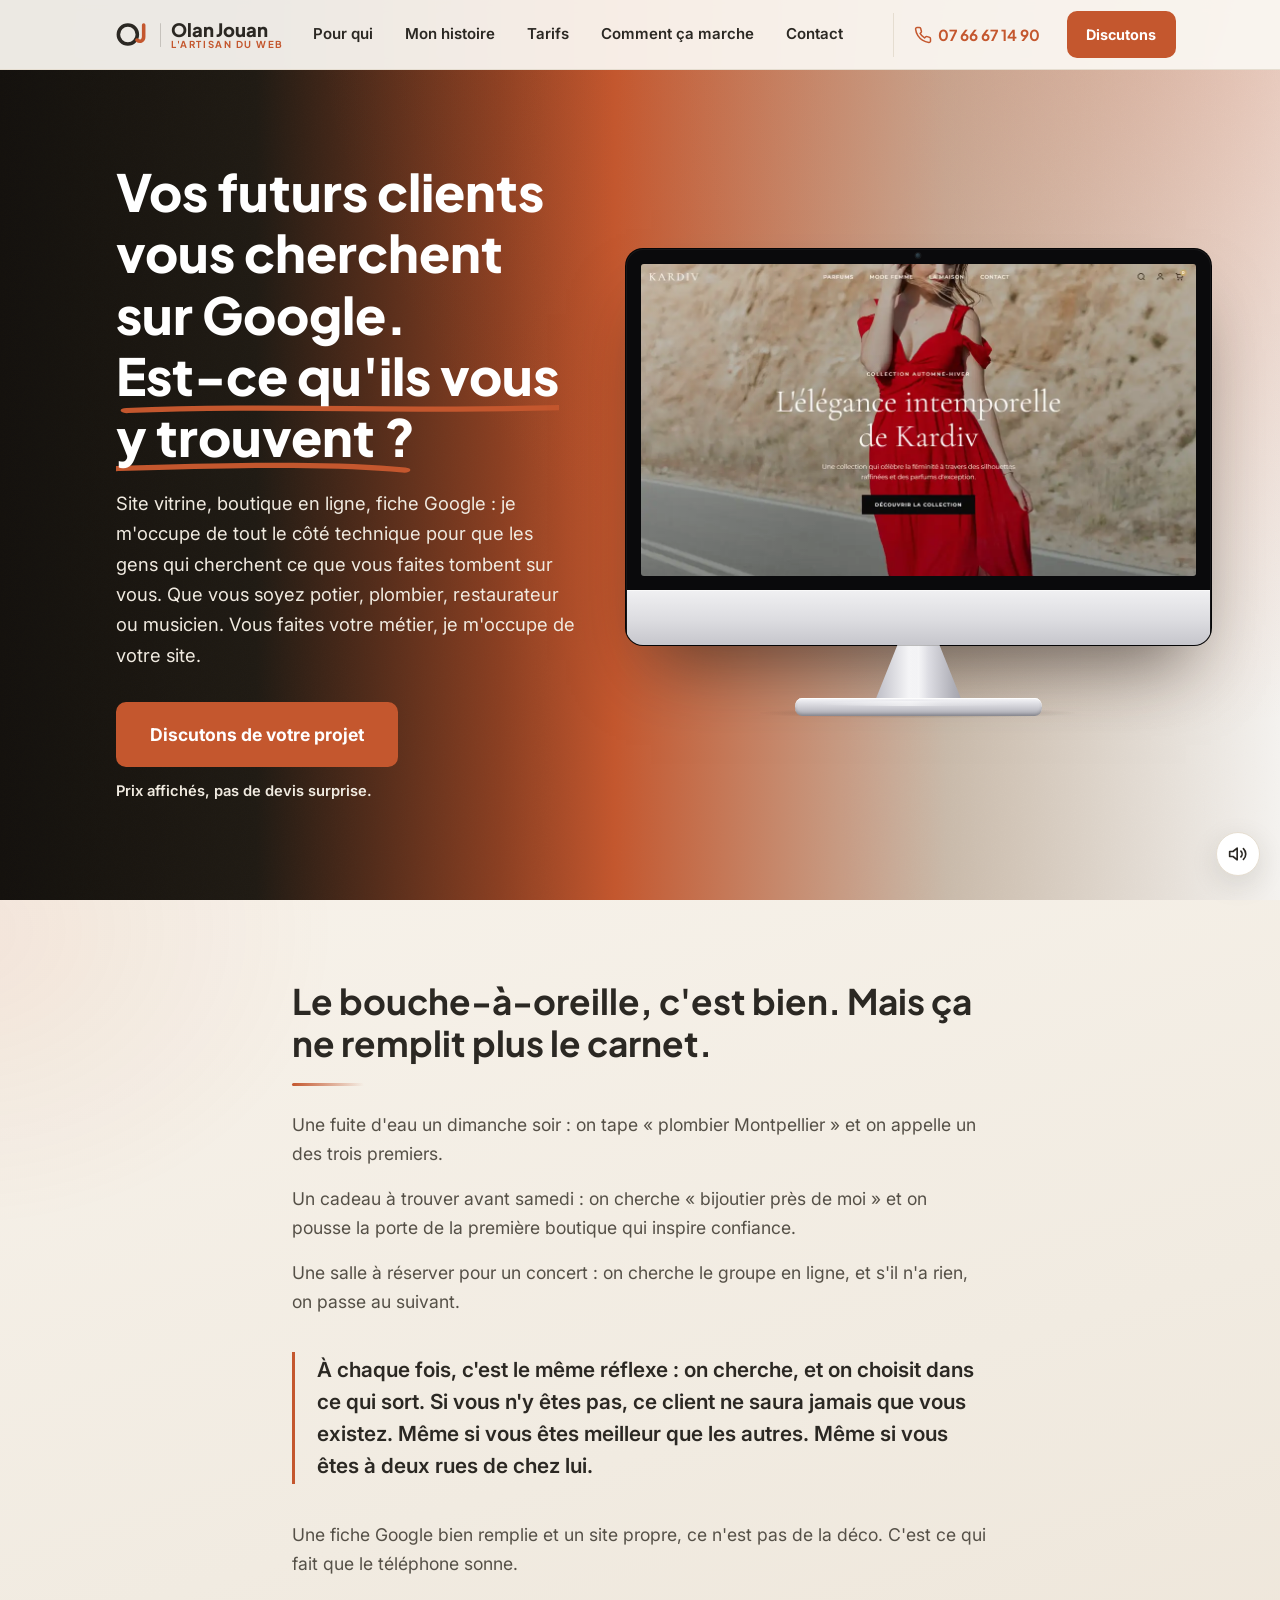
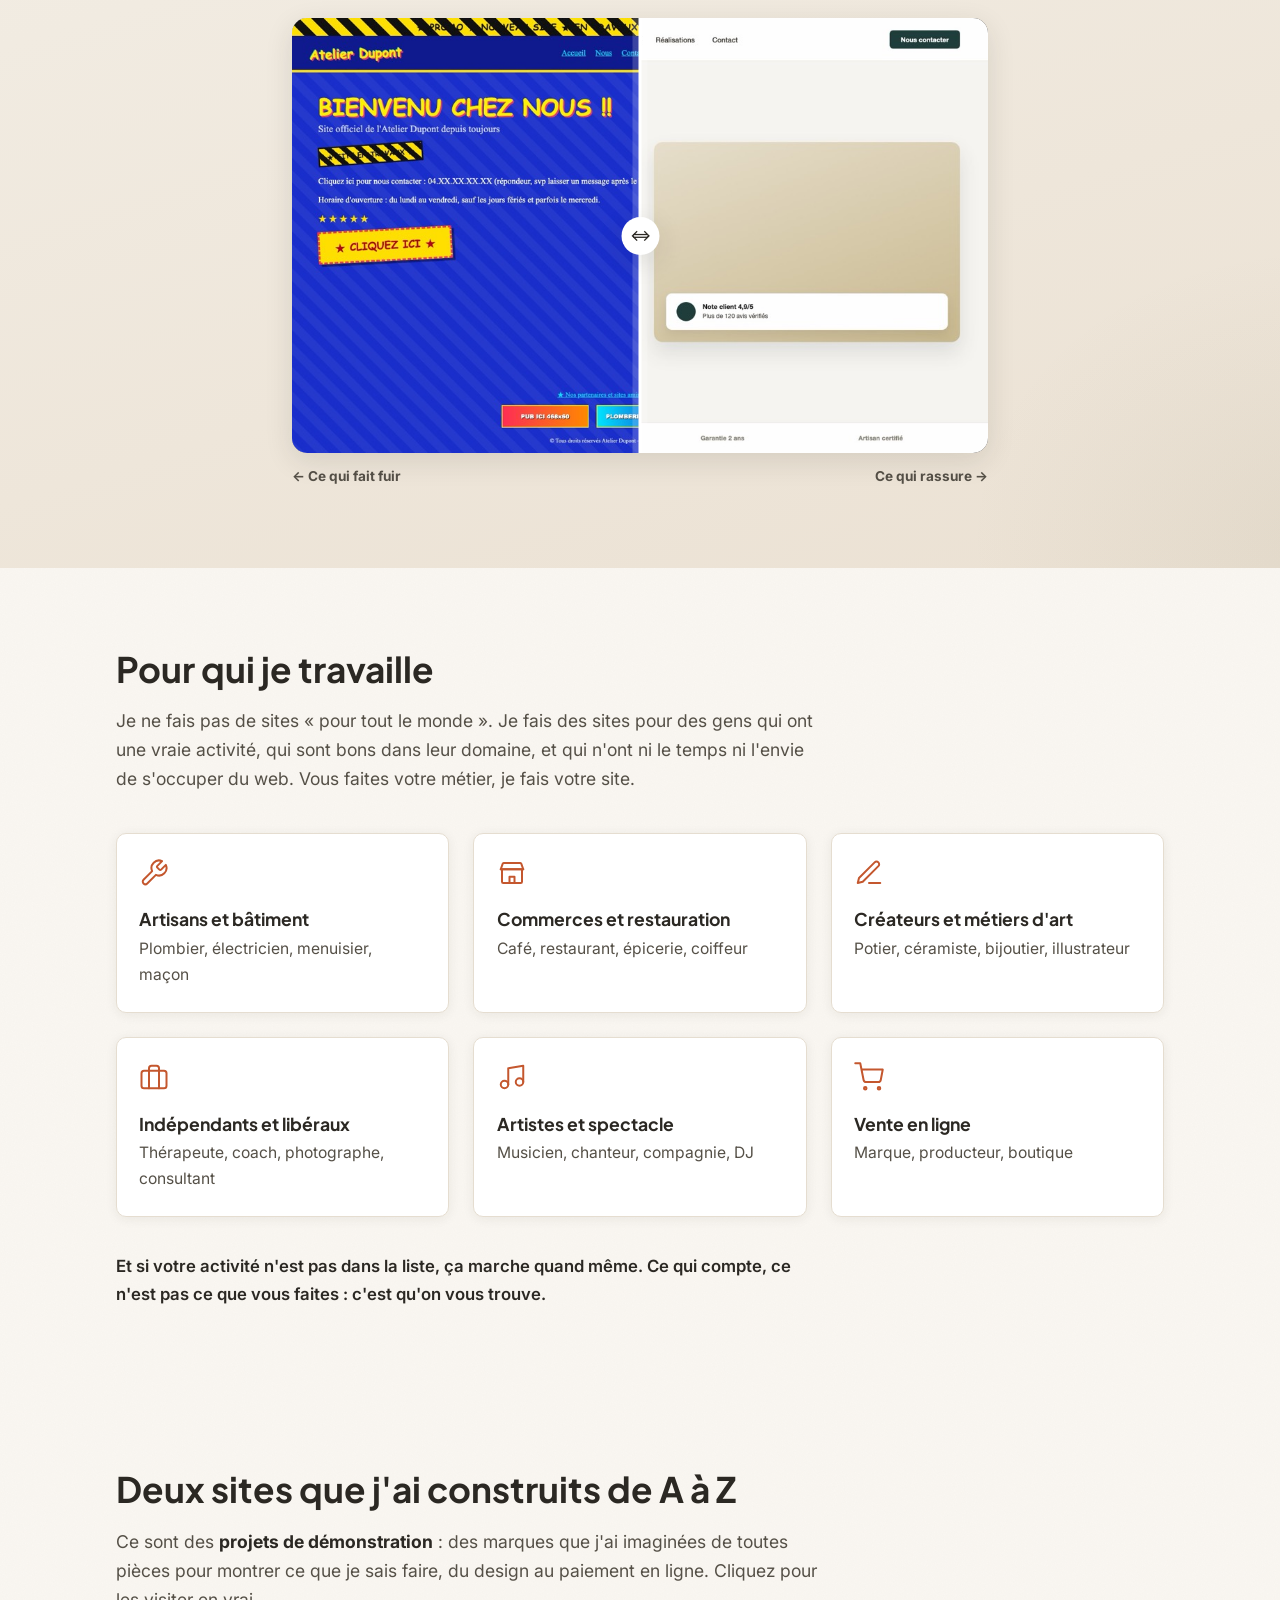
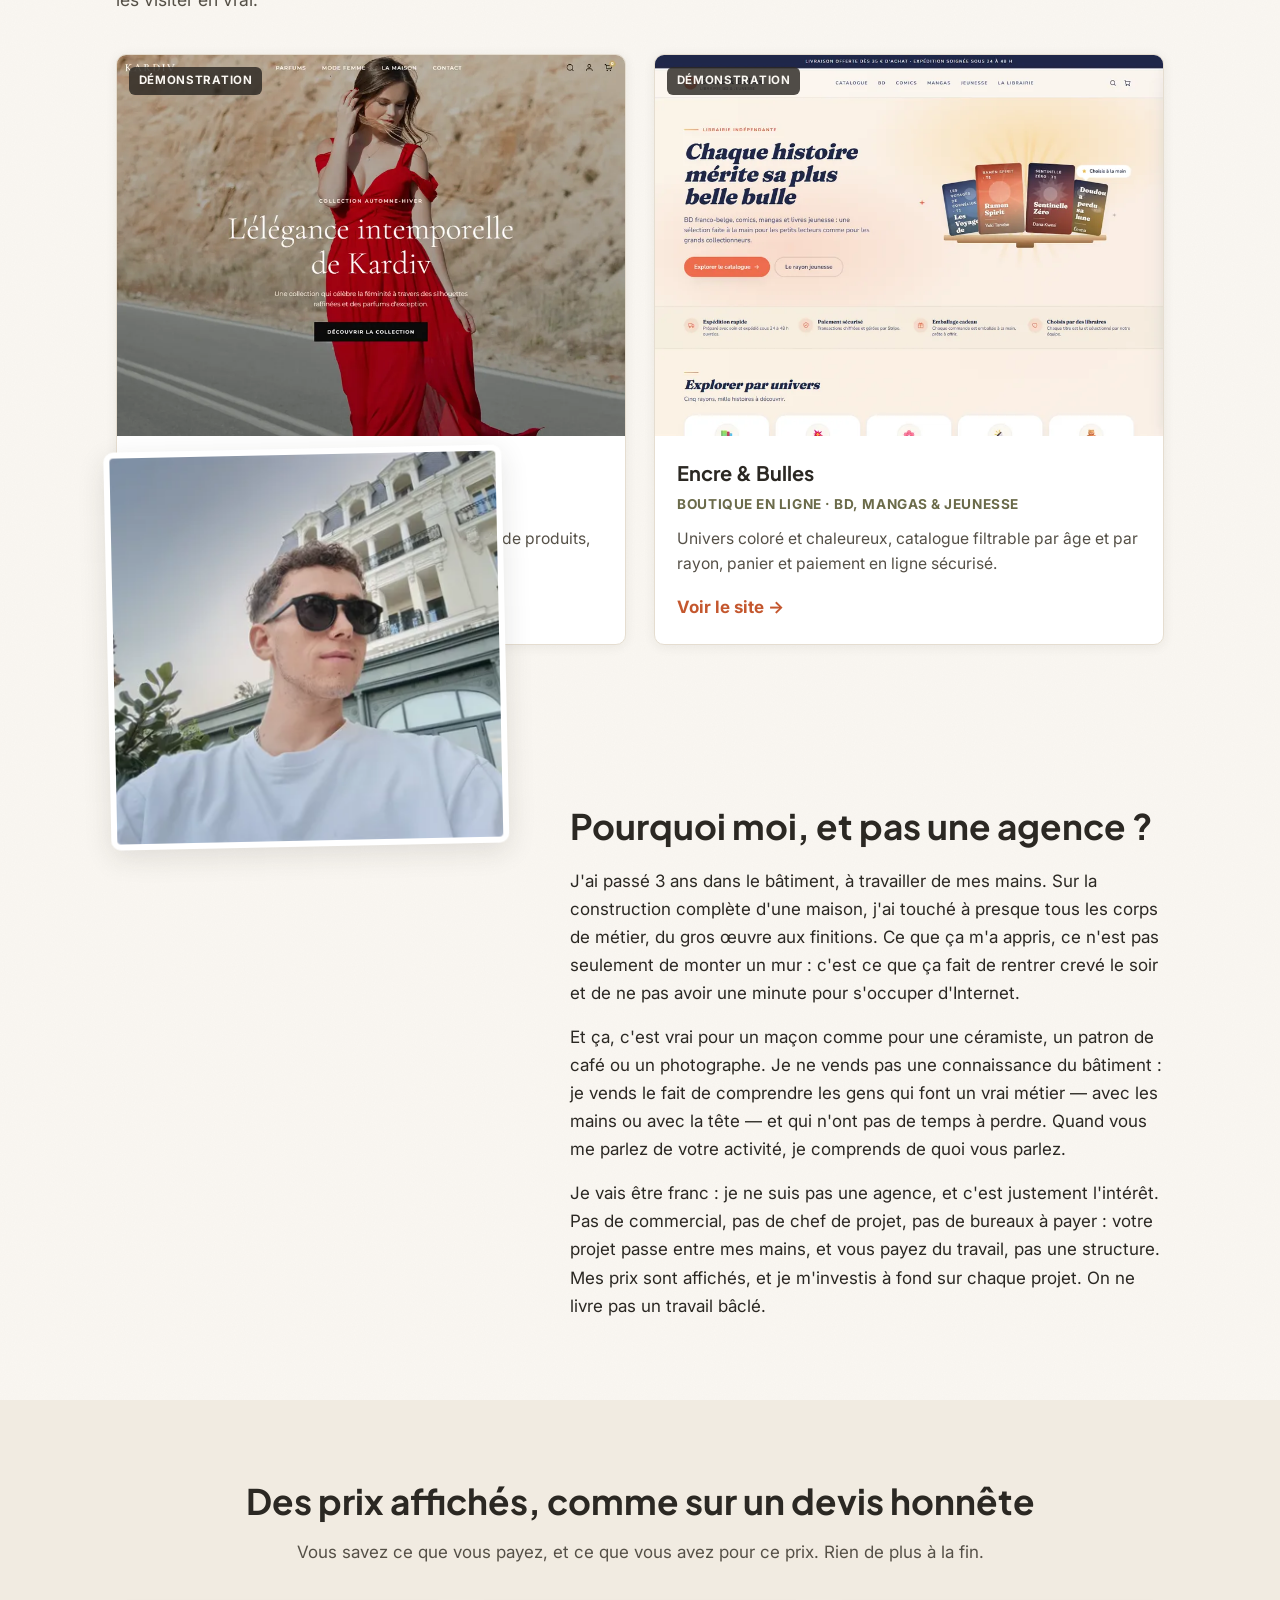
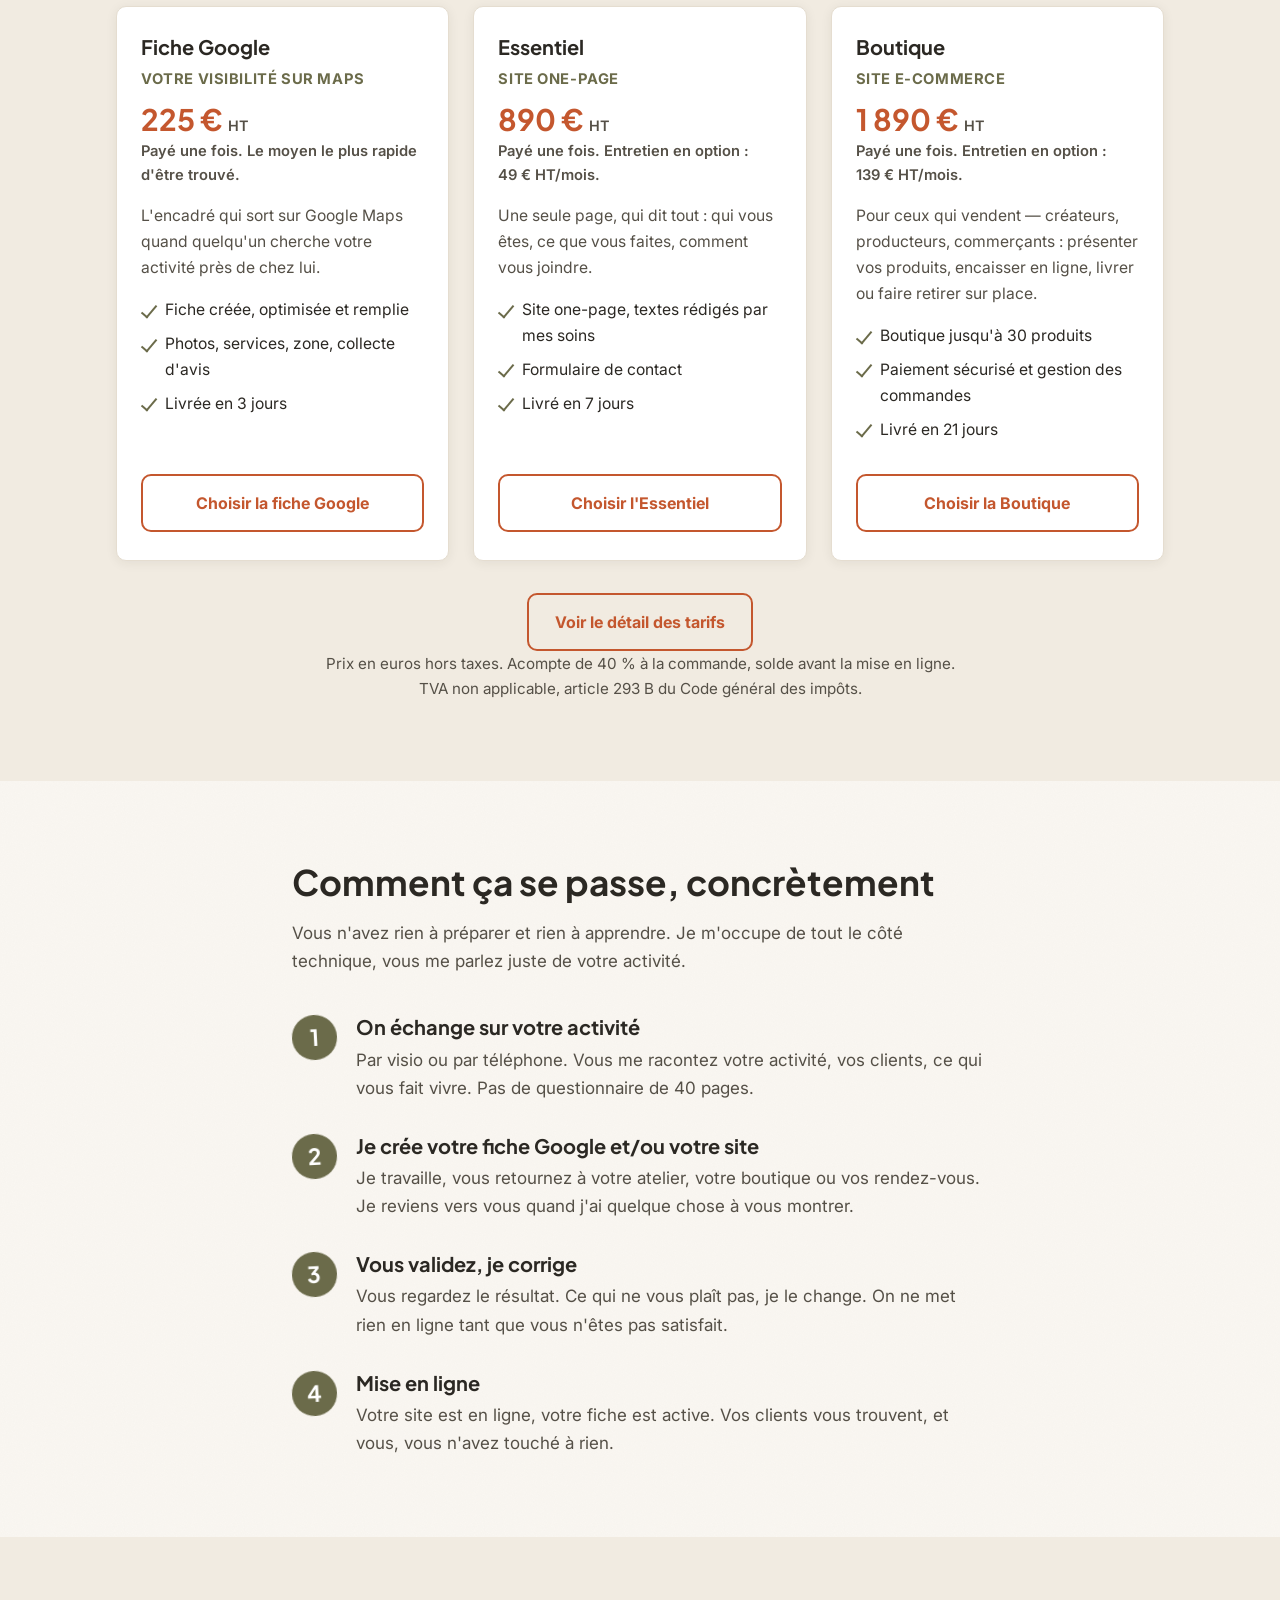
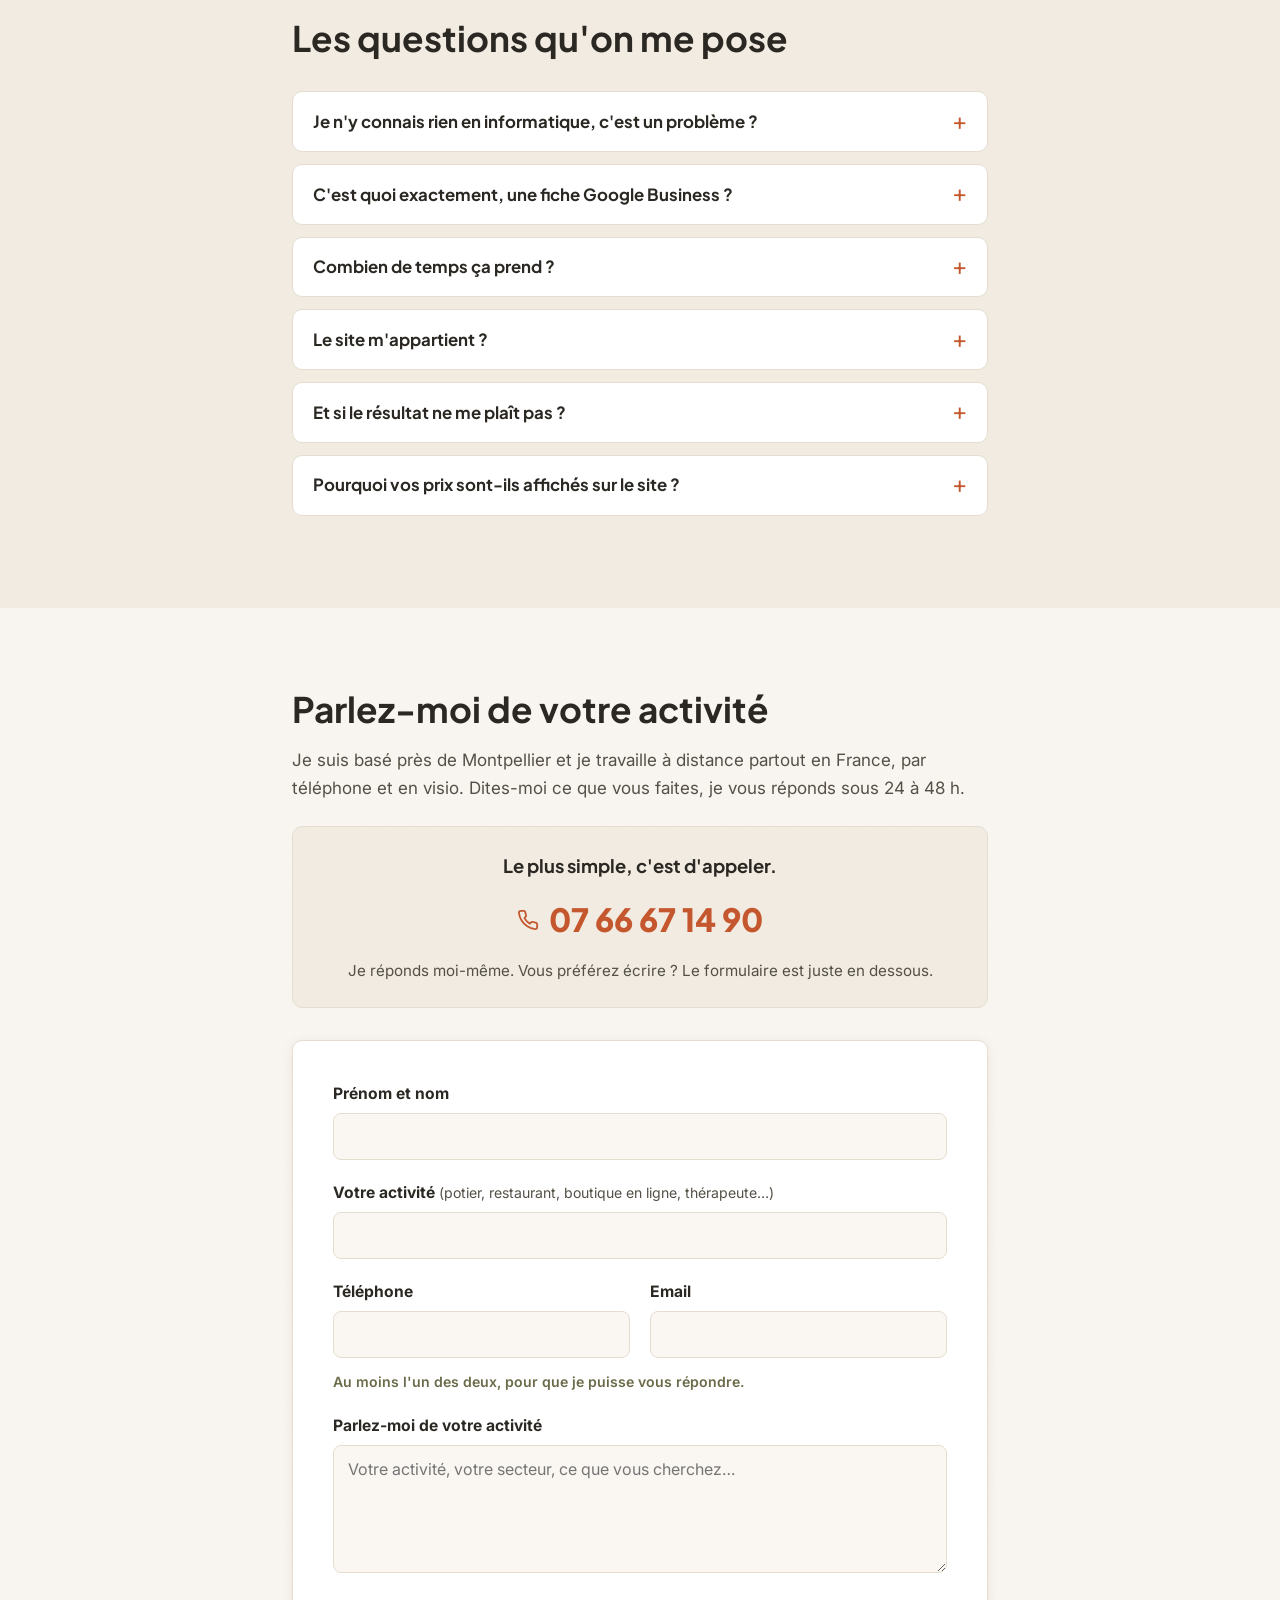
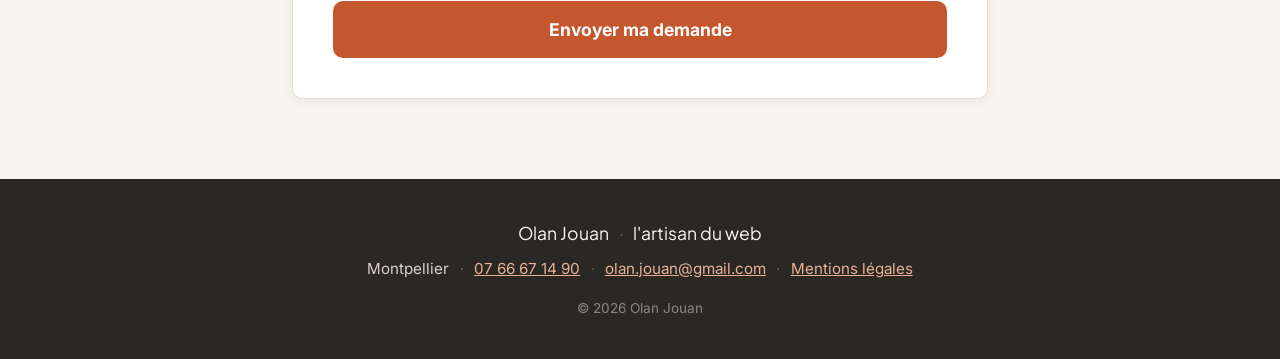
==== index.html @ ec6f23bc "Remplacer la démo avant/après par de vraies captures de sites Le comparateur affichait du texte styl" ====
<!DOCTYPE html>
<html lang="fr">
<head>
  <meta charset="UTF-8">
  <meta name="viewport" content="width=device-width, initial-scale=1.0">
  <title>Création de site internet et fiche Google · Montpellier · Olan Jouan</title>
  <meta name="description" content="Site vitrine, boutique en ligne et fiche Google Business pour commerçants, créateurs, indépendants, artisans et artistes. Prix affichés dès 225 € HT. À Montpellier et à distance partout en France.">
  <meta name="google-site-verification" content="gSv6FmuHT23G8ekRBhavAZM5d-0LCRB6cdk0mfC-7Y0" />
  <link rel="canonical" href="https://olanjouan.fr/">
  <link rel="icon" type="image/svg+xml" href="images/favicon.svg">
  <link rel="icon" href="images/favicon.ico" sizes="any">
  <link rel="apple-touch-icon" href="images/apple-touch-icon.png">

  <!-- Open Graph -->
  <meta property="og:type" content="website">
  <meta property="og:locale" content="fr_FR">
  <meta property="og:title" content="Olan Jouan · L'artisan du web">
  <meta property="og:description" content="Site vitrine, boutique en ligne et fiche Google Business pour commerçants, créateurs, indépendants et artistes. Prix affichés, mots simples. Montpellier et à distance partout en France.">
  <meta property="og:url" content="https://olanjouan.fr/">
  <meta property="og:image" content="https://olanjouan.fr/images/apercu-partage-2026.jpg">
  <meta property="og:image:type" content="image/jpeg">
  <meta property="og:image:width" content="1200">
  <meta property="og:image:height" content="630">
  <meta property="og:image:alt" content="Olan Jouan, l'artisan du web : vos futurs clients vous cherchent sur Google.">
  <meta name="twitter:card" content="summary_large_image">
  <meta name="twitter:title" content="Olan Jouan · L'artisan du web">
  <meta name="twitter:description" content="Site vitrine, boutique en ligne et fiche Google Business pour commerçants, créateurs, indépendants et artistes. Prix affichés, mots simples.">
  <meta name="twitter:image" content="https://olanjouan.fr/images/apercu-partage-2026.jpg">

  <!-- Polices -->
  <link rel="preconnect" href="https://fonts.googleapis.com">
  <link rel="preconnect" href="https://fonts.gstatic.com" crossorigin>
  <link href="https://fonts.googleapis.com/css2?family=Plus+Jakarta+Sans:wght@700;800&family=Inter:wght@400;600;700&display=swap" rel="stylesheet" media="print" onload="this.media='all'">
  <noscript><link href="https://fonts.googleapis.com/css2?family=Plus+Jakarta+Sans:wght@700;800&family=Inter:wght@400;600;700&display=swap" rel="stylesheet"></noscript>

  <!-- CSS critique (au-dessus de la ligne de flottaison) intégré pour un affichage immédiat -->
  <style>:root{--creme:#FAF7F2;--creme-fonce:#F1EBE1;--charbon:#2B2823;--charbon-doux:#555047;--terracotta:#C4572E;--terracotta-fonce:#A34523;--olive:#6B6B4A;--blanc:#FFFFFF;--bordure:#E5DDD0;--titres:"Plus Jakarta Sans","Segoe UI",Arial,sans-serif;--texte:"Inter","Segoe UI",Arial,sans-serif;--rayon:10px;--ombre:0 2px 12px rgba(43,40,35,.07);--ombre-haute:0 8px 28px rgba(43,40,35,.12)}*{margin:0;padding:0;box-sizing:border-box}html{scroll-behavior:smooth;scroll-padding-top:5rem}body{font-family:var(--texte);font-size:1.0625rem;line-height:1.65;color:var(--charbon);background-color:var(--creme);background-image:url("data:image/svg+xml,%3Csvg xmlns='http://www.w3.org/2000/svg' width='120' height='120'%3E%3Cfilter id='g'%3E%3CfeTurbulence type='fractalNoise' baseFrequency='0.9' numOctaves='2'/%3E%3CfeColorMatrix values='0 0 0 0 0.17 0 0 0 0 0.16 0 0 0 0 0.14 0 0 0 0.025 0'/%3E%3C/filter%3E%3Crect width='120' height='120' filter='url(%23g)'/%3E%3C/svg%3E");-webkit-font-smoothing:antialiased}h1,h2,h3{font-family:var(--titres);line-height:1.2;font-weight:700}h1{font-weight:800;font-size:clamp(1.9rem,6vw,3.2rem)}h2{font-size:clamp(1.5rem,4.5vw,2.2rem);margin-bottom:1rem}h3{font-size:1.25rem}p{margin-bottom:1rem}p:last-child{margin-bottom:0}img{max-width:100%;height:auto;display:block}a{color:var(--terracotta)}a:hover{color:var(--terracotta-fonce)}:focus-visible{outline:3px solid var(--terracotta);outline-offset:3px;border-radius:2px}.conteneur{width:100%;max-width:68rem;margin:0 auto;padding:0 1.25rem}section{padding:3.5rem 0}.souligne{background-image:url("data:image/svg+xml,%3Csvg xmlns='http://www.w3.org/2000/svg' viewBox='0 0 200 12' preserveAspectRatio='none'%3E%3Cpath d='M3 9 C40 5, 80 10, 120 7 S 180 4, 197 8' stroke='%23C4572E' stroke-width='3.5' fill='none' stroke-linecap='round'/%3E%3C/svg%3E");background-repeat:no-repeat;background-position:0 100%;background-size:100% .35em;padding-bottom:.15em}.btn{display:inline-block;font-family:var(--texte);font-size:1rem;font-weight:700;text-decoration:none;text-align:center;color:var(--blanc);background-color:var(--terracotta);border:2px solid var(--terracotta);border-radius:var(--rayon);padding:.85rem 1.6rem;cursor:pointer;transition:background-color .2s ease,border-color .2s ease,transform .25s cubic-bezier(.2,.8,.2,1),box-shadow .25s cubic-bezier(.2,.8,.2,1);min-height:44px}.btn:hover{background-color:var(--terracotta-fonce);border-color:var(--terracotta-fonce);color:var(--blanc);transform:translateY(-1px)}.btn-grand{font-size:1.1rem;padding:1rem 2rem;width:100%}.header{position:fixed;top:0;left:0;right:0;z-index:100;background-color:rgba(250,247,242,.94);backdrop-filter:blur(6px);border-bottom:1px solid var(--bordure)}.header-inner{max-width:68rem;margin:0 auto;padding:.7rem 1.25rem;display:flex;align-items:center;justify-content:space-between;gap:1rem}.logo{display:flex;align-items:center;gap:.62rem;text-decoration:none;color:var(--charbon)}.logo-mark{width:34px;height:29px;flex-shrink:0;fill:none;stroke-width:9;stroke-linecap:round;stroke-linejoin:round}.logo-mark .lm-o{stroke:var(--charbon)}.logo-mark .lm-j{stroke:var(--terracotta)}.logo-sep{width:1.5px;align-self:stretch;background:var(--charbon);opacity:.2;margin:.2rem 0;border-radius:2px}.logo-txt{display:flex;flex-direction:column;line-height:1.08}.logo-nom{font-family:var(--titres);font-weight:800;font-size:1.15rem;letter-spacing:-.01em}.logo-baseline{font-family:var(--titres);text-transform:uppercase;letter-spacing:.16em;font-size:.6rem;font-weight:700;color:var(--terracotta);white-space:nowrap}.nav{display:none}.nav a{text-decoration:none;color:var(--charbon);font-weight:600;font-size:.95rem;padding:.4rem 0;white-space:nowrap}.nav a:hover{color:var(--terracotta)}.logo-nom{white-space:nowrap}.btn-header{display:none;font-size:.9rem;padding:.6rem 1.1rem;white-space:nowrap}.header-tel{display:inline-flex;align-items:center;gap:.4rem;margin-left:auto;color:var(--terracotta);font-family:var(--titres);font-weight:700;font-size:.95rem;text-decoration:none;white-space:nowrap;min-height:44px;padding:0 .25rem}.header-tel .icone-tel{flex-shrink:0}.burger{display:flex;flex-direction:column;justify-content:center;gap:5px;width:44px;height:44px;padding:10px;background:none;border:none;cursor:pointer}.burger span{display:block;height:2.5px;width:100%;background-color:var(--charbon);border-radius:2px;transition:transform .25s ease,opacity .25s ease}.hero{position:relative;min-height:100svh;display:flex;align-items:center;padding:7rem 0 3rem;text-align:left;color:var(--blanc);overflow:hidden;isolation:isolate}.hero-fond{position:absolute;inset:0;z-index:0;background:linear-gradient(90deg,#0c0a08 0%,#14110d 18%,#c4572e 52%,#ffffff 100%)}.hero-rayons{position:absolute;inset:0;z-index:1;overflow:hidden;pointer-events:none}.hero-rayons span{position:absolute;top:-60%;left:0;height:220%;background:linear-gradient(to bottom,transparent,rgba(196,87,46,.28),transparent);filter:blur(14px);opacity:0;transform:rotate(22deg) translateX(-30vw);will-change:transform;animation:hero-rayon 9s linear infinite}.hero-rayons span:nth-child(1){width:60px;--intensite:.55;animation-delay:0s}.hero-rayons span:nth-child(2){width:30px;--intensite:.38;animation-delay:3s}.hero-rayons span:nth-child(3){width:90px;--intensite:.3;animation-delay:6s}@keyframes hero-rayon{0%{transform:rotate(22deg) translateX(-30vw);opacity:0}15%{opacity:var(--intensite)}85%{opacity:var(--intensite)}100%{transform:rotate(22deg) translateX(130vw);opacity:0}}@media(prefers-reduced-motion:reduce){.hero-rayons span{animation:none;opacity:var(--intensite);transform:rotate(22deg) translateX(45vw)}}.hero-grain{position:absolute;inset:0;z-index:2;pointer-events:none;opacity:.6}.hero-contenu{position:relative;z-index:3;display:grid;grid-template-columns:1fr;gap:2.5rem;align-items:center;width:100%}.hero h1{margin-bottom:1.25rem;color:var(--blanc)}.hero-sous-titre{font-size:1.15rem;color:#F0EAE0;max-width:38rem;margin-bottom:2rem}.hero-actions{max-width:24rem}.hero-micro{margin-top:.75rem;font-size:.92rem;color:#F0EAE0;font-weight:600}.hero-maquette{width:100%;max-width:24rem;margin:0 auto}.maquette-ecran{position:relative;padding:2.6%;padding-bottom:0;background:#0a0a0c;border-radius:18px;overflow:hidden}.maquette-viewport{position:relative;aspect-ratio:16/9;overflow:hidden;border-radius:3px;background:#0f1115}.maquette-capture{position:absolute;top:0;left:0;width:100%;height:auto;display:block}.maquette-menton{margin:2.6% -2.6% 0;aspect-ratio:16/1.5;background:linear-gradient(180deg,#f0f0f2 0%,#dcdce0 55%,#c6c6cc 100%)}.maquette-cou{width:26%;aspect-ratio:26/8;margin:0 auto;background:#d4d4d9;clip-path:polygon(16% 0,84% 0,96% 100%,4% 100%)}.maquette-pied{width:44%;aspect-ratio:44/4.5;margin:0 auto;background:linear-gradient(180deg,#e6e6ea,#a9a9b0);border-radius:40%/55%}@media(max-width:767px){.header-inner{padding:.6rem .8rem;gap:.5rem}.logo{gap:.4rem}.logo-mark{width:30px;height:26px}.logo-nom{font-size:1.05rem}.logo-baseline{font-size:.56rem;letter-spacing:.14em}.header-tel-num{display:none}.header-tel{min-width:44px;justify-content:center;padding:0}}@media(min-width:768px){section{padding:5rem 0}.hero{padding:8rem 0 4rem}.hero-texte{max-width:40rem}.hero-actions{display:flex;flex-direction:column}.btn-grand{width:auto;align-self:flex-start}}@media(min-width:900px){.hero-fond{background:linear-gradient(90deg,#0c0a08 0%,#14110d 18%,#c4572e 52%,#ffffff 100%)}.hero-contenu{grid-template-columns:44% 56%;gap:3rem}.hero-texte{max-width:34rem}.hero-maquette{max-width:none}.hero-rayons{display:none}}@media(min-width:960px){.nav{display:flex;margin-left:auto;gap:.3rem;align-items:center}.nav a{padding:.5rem .85rem;border-radius:999px;font-size:.94rem;transition:background-color .2s,color .2s}.nav a:hover{background-color:rgba(196,87,46,.12);color:var(--terracotta-fonce)}.burger{display:none}.header-tel{margin-left:1.25rem;padding-left:1.25rem;border-left:1px solid var(--bordure)}}@media(min-width:1088px){.btn-header{display:inline-block;margin-left:.4rem}}</style>

  <!-- Reste du CSS chargé sans bloquer l'affichage -->
  <link rel="preload" href="css/style.min.css" as="style" onload="this.onload=null;this.rel='stylesheet'">
  <noscript><link rel="stylesheet" href="css/style.min.css"></noscript>

  <!-- Données structurées -->
  <script type="application/ld+json">
  {
    "@context": "https://schema.org",
    "@type": "ProfessionalService",
    "name": "Olan Jouan · L'artisan du web",
    "description": "Création de sites internet, de boutiques en ligne et de fiches Google Business pour toute activité : commerçants, restaurateurs, créateurs et métiers d'art, indépendants, artistes et artisans. Prix affichés, mots simples.",
    "url": "https://olanjouan.fr/",
    "image": "https://olanjouan.fr/images/olan.jpg",
    "telephone": "+33766671490",
    "founder": {
      "@type": "Person",
      "name": "Olan Jouan"
    },
    "areaServed": [
      {
        "@type": "City",
        "name": "Montpellier"
      },
      {
        "@type": "Country",
        "name": "France"
      }
    ],
    "priceRange": "225€ - 1890€"
  }
  </script>

  <!-- Données structurées FAQ (extraits enrichis Google) -->
  <script type="application/ld+json">
  {
    "@context": "https://schema.org",
    "@type": "FAQPage",
    "mainEntity": [
      {
        "@type": "Question",
        "name": "Je n'y connais rien en informatique, c'est un problème ?",
        "acceptedAnswer": {
          "@type": "Answer",
          "text": "Non, et c'est justement pour ça que je fais ce métier comme ça. Vous n'avez rien à installer, rien à gérer, rien à comprendre. Vous me parlez de votre activité, je m'occupe du reste. Et si un jour vous voulez changer une photo ou un tarif, vous m'envoyez un message : c'est fait sous 48 h, sans supplément, tant que vous avez l'abonnement."
        }
      },
      {
        "@type": "Question",
        "name": "C'est quoi exactement, une fiche Google Business ?",
        "acceptedAnswer": {
          "@type": "Answer",
          "text": "C'est l'encadré qui apparaît sur Google et sur Maps quand on cherche un professionnel près de chez soi : le nom, les photos, les avis, le numéro, les horaires. C'est gratuit à créer, mais une fiche vide ou mal remplie ne sort jamais dans les premiers résultats. Mon travail, c'est de la remplir et de la régler correctement pour que Google la montre aux bonnes personnes."
        }
      },
      {
        "@type": "Question",
        "name": "Combien de temps ça prend ?",
        "acceptedAnswer": {
          "@type": "Answer",
          "text": "Fiche Google : 3 jours. Site one-page : 7 jours. Boutique en ligne : 21 jours. Le compte à rebours démarre le jour où j'ai tout ce dont j'ai besoin de votre part : le contenu, les accès, et vos réponses à mes questions. Si vous mettez trois semaines à me répondre, le délai glisse d'autant. Je préfère vous le dire plutôt que de vous promettre l'impossible."
        }
      },
      {
        "@type": "Question",
        "name": "Le site m'appartient ?",
        "acceptedAnswer": {
          "@type": "Answer",
          "text": "À vous. Le site, les textes, les photos, votre fiche Google Business : tout vous appartient, du premier jour. Le nom de domaine est enregistré à votre nom dès le départ, même si je le paie et le gère pour vous la première année. Si un jour vous voulez travailler avec quelqu'un d'autre, vous partez avec tout : vous ne perdez ni votre adresse, ni votre site, ni vos clients."
        }
      },
      {
        "@type": "Question",
        "name": "Et si le résultat ne me plaît pas ?",
        "acceptedAnswer": {
          "@type": "Answer",
          "text": "Je corrige. Les modifications sont incluses jusqu'à ce que vous validiez. On ne met rien en ligne tant que vous n'êtes pas satisfait du résultat. C'est comme tout travail bien fait : on ne rend pas un ouvrage que le client n'a pas accepté."
        }
      },
      {
        "@type": "Question",
        "name": "Pourquoi vos prix sont-ils affichés sur le site ?",
        "acceptedAnswer": {
          "@type": "Answer",
          "text": "Parce qu'un prix qu'on cache est un prix qui s'adapte à la tête du client. Quand un prestataire vous demande votre budget avant de vous donner son tarif, il ne cherche pas à vous servir : il cherche à savoir jusqu'où il peut aller. Mes prix sont les mêmes pour tout le monde, écrits, consultables sans même avoir à me parler. Vous savez ce que vous payez avant de m'avoir appelé. Voir le détail des tarifs."
        }
      }
    ]
  }
  </script>
</head>

<!-- ===================================================================
     TARIF FONDATEUR
     Quand vos 5 places sont prises : remplacez oui par non ci-dessous,
     ET faites la même chose dans tarifs.html. Les prix barrés et la
     mention du tarif fondateur disparaissent des deux pages.
     =================================================================== -->
<body data-fondateur="non">

  <header class="header" id="header">
    <div class="header-inner">
      <a href="#" class="logo" aria-label="Olan Jouan, retour en haut de page">
        <svg class="logo-mark" viewBox="0 0 86 72" fill="none" stroke-width="9" stroke-linecap="round" stroke-linejoin="round" aria-hidden="true"><circle class="lm-o" cx="30" cy="36" r="24" stroke="#2B2823"/><path class="lm-j" d="M70 12 V42 C70 52 61 56 53 50" stroke="#C4572E"/></svg>
        <span class="logo-sep" aria-hidden="true"></span>
        <span class="logo-txt">
          <span class="logo-nom">Olan Jouan</span>
          <span class="logo-baseline">l'artisan du web</span>
        </span>
      </a>
      <nav class="nav" id="nav" aria-label="Navigation principale">
        <a href="#metiers">Pour qui</a>
        <a href="#histoire">Mon histoire</a>
        <a href="tarifs.html">Tarifs</a>
        <a href="#etapes">Comment ça marche</a>
        <a href="#contact">Contact</a>
      </nav>
      <a href="tel:+33766671490" class="header-tel" aria-label="Appeler Olan au 07 66 67 14 90">
        <svg class="icone-tel" viewBox="0 0 24 24" width="18" height="18" fill="none" stroke="currentColor" stroke-width="2" stroke-linecap="round" stroke-linejoin="round" aria-hidden="true"><path d="M22 16.92v3a2 2 0 0 1-2.18 2 19.79 19.79 0 0 1-8.63-3.07 19.5 19.5 0 0 1-6-6 19.79 19.79 0 0 1-3.07-8.67A2 2 0 0 1 4.11 2h3a2 2 0 0 1 2 1.72c.13.96.36 1.9.7 2.81a2 2 0 0 1-.45 2.11L8.09 9.91a16 16 0 0 0 6 6l1.27-1.27a2 2 0 0 1 2.11-.45c.91.34 1.85.57 2.81.7A2 2 0 0 1 22 16.92z"/></svg>
        <span class="header-tel-num">07 66 67 14 90</span>
      </a>
      <a href="#contact" class="btn btn-header">Discutons</a>
      <button class="burger" id="burger" aria-label="Ouvrir le menu" aria-expanded="false" aria-controls="nav">
        <span></span><span></span><span></span>
      </button>
    </div>
  </header>

  <main>

    <!-- ===== HERO ===== -->
    <section class="hero">
      <div class="hero-fond" aria-hidden="true"></div>
      <div class="hero-rayons" aria-hidden="true"><span></span><span></span><span></span></div>
      <div class="hero-grain" aria-hidden="true"></div>
      <div class="conteneur hero-contenu">
        <div class="hero-texte">
          <h1>Vos futurs clients vous cherchent sur Google.<br><span class="souligne">Est-ce qu'ils vous y trouvent&nbsp;?</span></h1>
          <p class="hero-sous-titre">
            Site vitrine, boutique en ligne, fiche Google&nbsp;: je m'occupe de tout le côté technique pour que les gens qui cherchent ce que vous faites tombent sur vous. Que vous soyez potier, plombier, restaurateur ou musicien. Vous faites votre métier, je m'occupe de votre site.
          </p>
          <div class="hero-actions">
            <a href="#contact" class="btn btn-grand">Discutons de votre projet</a>
            <p class="hero-micro">Prix affichés, pas de devis surprise.</p>
          </div>
        </div>
        <div class="hero-maquette" aria-hidden="true">
          <div class="maquette-imac">
            <div class="maquette-ecran">
              <div class="maquette-viewport">
                <img class="maquette-capture" src="images/apercu-kardiv.webp" alt="" width="1120" height="6801" fetchpriority="low" decoding="async">
                <div class="maquette-reflet"></div>
              </div>
              <div class="maquette-menton"></div>
            </div>
            <div class="maquette-cou"></div>
            <div class="maquette-pied"></div>
          </div>
        </div>
      </div>
    </section>

    <!-- ===== LE PROBLÈME ===== -->
    <section class="probleme" id="probleme">
      <div class="conteneur conteneur-etroit">
        <h2>Le bouche-à-oreille, c'est bien. Mais ça ne remplit plus le carnet.</h2>
        <p>
          Une fuite d'eau un dimanche soir&nbsp;: on tape «&nbsp;plombier Montpellier&nbsp;» et on appelle un des trois premiers.
        </p>
        <p>
          Un cadeau à trouver avant samedi&nbsp;: on cherche «&nbsp;bijoutier près de moi&nbsp;» et on pousse la porte de la première boutique qui inspire confiance.
        </p>
        <p>
          Une salle à réserver pour un concert&nbsp;: on cherche le groupe en ligne, et s'il n'a rien, on passe au suivant.
        </p>
        <p class="probleme-cle">
          À chaque fois, c'est le même réflexe&nbsp;: on cherche, et on choisit dans ce qui sort. Si vous n'y êtes pas, ce client ne saura jamais que vous existez. Même si vous êtes meilleur que les autres. Même si vous êtes à deux rues de chez lui.
        </p>
        <p>
          Une fiche Google bien remplie et un site propre, ce n'est pas de la déco. C'est ce qui fait que le téléphone sonne.
        </p>

        <div class="avant-apres">
          <div class="aa-cadre">
            <div class="aa-panneau aa-avant" id="aa-avant">
              <img class="aa-image" src="images/demo-site-avant.jpg" alt="Exemple de site mal conçu&nbsp;: polices criardes, boutons «&nbsp;cliquez ici&nbsp;», bannières publicitaires" width="1000" height="625" loading="lazy" decoding="async">
            </div>
            <div class="aa-panneau aa-apres">
              <img class="aa-image" src="images/demo-site-apres.jpg" alt="Exemple de site soigné&nbsp;: mise en page claire, typographie sobre, appel à l'action net" width="1000" height="625" loading="lazy" decoding="async">
            </div>
            <div class="aa-diviseur" id="aa-diviseur" aria-hidden="true"><span class="aa-poignee">⇔</span></div>
            <input type="range" min="0" max="100" value="50" class="aa-curseur" id="aa-curseur" aria-label="Faites glisser pour comparer un site mal fait et un site soigné">
          </div>
          <div class="aa-etiquettes"><span>← Ce qui fait fuir</span><span>Ce qui rassure →</span></div>
        </div>
      </div>
    </section>

    <!-- ===== POUR QUI JE TRAVAILLE ===== -->
    <section class="pour-qui" id="metiers">
      <div class="conteneur">
        <h2>Pour qui je travaille</h2>
        <p class="pour-qui-intro">Je ne fais pas de sites «&nbsp;pour tout le monde&nbsp;». Je fais des sites pour des gens qui ont une vraie activité, qui sont bons dans leur domaine, et qui n'ont ni le temps ni l'envie de s'occuper du web. Vous faites votre métier, je fais votre site.</p>

        <div class="pour-qui-grille">

          <article class="pour-qui-carte">
            <svg class="icone-secteur" viewBox="0 0 24 24" width="30" height="30" fill="none" stroke="currentColor" stroke-width="1.6" stroke-linecap="round" stroke-linejoin="round" aria-hidden="true"><path d="M14.7 6.3a1 1 0 0 0 0 1.4l1.6 1.6a1 1 0 0 0 1.4 0l3.77-3.77a6 6 0 0 1-7.94 7.94l-6.91 6.91a2.12 2.12 0 0 1-3-3l6.91-6.91a6 6 0 0 1 7.94-7.94l-3.76 3.76z"/></svg>
            <h3>Artisans et bâtiment</h3>
            <p>Plombier, électricien, menuisier, maçon</p>
          </article>

          <article class="pour-qui-carte">
            <svg class="icone-secteur" viewBox="0 0 24 24" width="30" height="30" fill="none" stroke="currentColor" stroke-width="1.6" stroke-linecap="round" stroke-linejoin="round" aria-hidden="true"><path d="M4 9h16v10a1 1 0 0 1-1 1H5a1 1 0 0 1-1-1V9z"/><path d="M3 9l1.6-4.5A1 1 0 0 1 5.5 4h13a1 1 0 0 1 .9.5L21 9"/><path d="M3 9h18"/><path d="M10 20v-5h4v5"/></svg>
            <h3>Commerces et restauration</h3>
            <p>Café, restaurant, épicerie, coiffeur</p>
          </article>

          <article class="pour-qui-carte">
            <svg class="icone-secteur" viewBox="0 0 24 24" width="30" height="30" fill="none" stroke="currentColor" stroke-width="1.6" stroke-linecap="round" stroke-linejoin="round" aria-hidden="true"><path d="M12 20h9"/><path d="M16.5 3.5a2.121 2.121 0 0 1 3 3L7 19l-4 1 1-4 12.5-12.5z"/></svg>
            <h3>Créateurs et métiers d'art</h3>
            <p>Potier, céramiste, bijoutier, illustrateur</p>
          </article>

          <article class="pour-qui-carte">
            <svg class="icone-secteur" viewBox="0 0 24 24" width="30" height="30" fill="none" stroke="currentColor" stroke-width="1.6" stroke-linecap="round" stroke-linejoin="round" aria-hidden="true"><rect x="2" y="7" width="20" height="14" rx="2" ry="2"/><path d="M16 21V5a2 2 0 0 0-2-2h-4a2 2 0 0 0-2 2v16"/></svg>
            <h3>Indépendants et libéraux</h3>
            <p>Thérapeute, coach, photographe, consultant</p>
          </article>

          <article class="pour-qui-carte">
            <svg class="icone-secteur" viewBox="0 0 24 24" width="30" height="30" fill="none" stroke="currentColor" stroke-width="1.6" stroke-linecap="round" stroke-linejoin="round" aria-hidden="true"><path d="M9 18V5l12-2v13"/><circle cx="6" cy="18" r="3"/><circle cx="18" cy="16" r="3"/></svg>
            <h3>Artistes et spectacle</h3>
            <p>Musicien, chanteur, compagnie, DJ</p>
          </article>

          <article class="pour-qui-carte">
            <svg class="icone-secteur" viewBox="0 0 24 24" width="30" height="30" fill="none" stroke="currentColor" stroke-width="1.6" stroke-linecap="round" stroke-linejoin="round" aria-hidden="true"><circle cx="9" cy="21" r="1"/><circle cx="20" cy="21" r="1"/><path d="M1 1h4l2.68 13.39a2 2 0 0 0 2 1.61h9.72a2 2 0 0 0 2-1.61L23 6H6"/></svg>
            <h3>Vente en ligne</h3>
            <p>Marque, producteur, boutique</p>
          </article>

        </div>

        <p class="pour-qui-cloture">Et si votre activité n'est pas dans la liste, ça marche quand même. Ce qui compte, ce n'est pas ce que vous faites&nbsp;: c'est qu'on vous trouve.</p>
      </div>
    </section>

    <!-- ===== RÉALISATIONS ===== -->
    <section class="realisations" id="realisations">
      <div class="conteneur">
        <h2>Deux sites que j'ai construits de A à Z</h2>
        <p class="realisations-intro">Ce sont des <strong>projets de démonstration</strong>&nbsp;: des marques que j'ai imaginées de toutes pièces pour montrer ce que je sais faire, du design au paiement en ligne. Cliquez pour les visiter en vrai.</p>

        <div class="realisations-grille">

          <a class="realisation-carte" href="https://kardiv.vercel.app/" target="_blank" rel="noopener" aria-label="Voir le site de démonstration Kardiv (nouvel onglet)">
            <span class="realisation-visuel">
              <picture>
                <source type="image/webp" srcset="images/realisation-kardiv.webp">
                <img src="images/realisation-kardiv.jpg" alt="Page d'accueil du site de démonstration Kardiv, boutique de mode et parfums de luxe" width="880" height="660" loading="lazy" decoding="async">
              </picture>
              <span class="realisation-badge">Démonstration</span>
            </span>
            <span class="realisation-infos">
              <span class="realisation-titre">Kardiv</span>
              <span class="realisation-type">Boutique en ligne · mode &amp; parfums de luxe</span>
              <span class="realisation-resultat">Design sur mesure, sombre et élégant, catalogue de produits, panier et paiement en ligne sécurisé.</span>
              <span class="realisation-cta">Voir le site&nbsp;→</span>
            </span>
          </a>

          <a class="realisation-carte" href="https://encre-et-bulles-opus.vercel.app/" target="_blank" rel="noopener" aria-label="Voir le site de démonstration Encre et Bulles (nouvel onglet)">
            <span class="realisation-visuel">
              <picture>
                <source type="image/webp" srcset="images/realisation-encre-et-bulles.webp">
                <img src="images/realisation-encre-et-bulles.jpg" alt="Page d'accueil du site de démonstration Encre & Bulles, librairie en ligne de BD et jeunesse" width="880" height="660" loading="lazy" decoding="async">
              </picture>
              <span class="realisation-badge">Démonstration</span>
            </span>
            <span class="realisation-infos">
              <span class="realisation-titre">Encre &amp; Bulles</span>
              <span class="realisation-type">Boutique en ligne · BD, mangas &amp; jeunesse</span>
              <span class="realisation-resultat">Univers coloré et chaleureux, catalogue filtrable par âge et par rayon, panier et paiement en ligne sécurisé.</span>
              <span class="realisation-cta">Voir le site&nbsp;→</span>
            </span>
          </a>

        </div>
      </div>
    </section>

    <!-- ===== MON HISTOIRE ===== -->
    <section class="histoire" id="histoire">
      <div class="conteneur">
        <div class="histoire-grille">
          <div class="histoire-photo">
            <picture>
              <source type="image/webp" srcset="images/olan-308.webp 308w, images/olan-400.webp 400w, images/olan-616.webp 616w" sizes="(min-width: 768px) 400px, 308px">
              <img src="images/olan-400.jpg" srcset="images/olan-308.jpg 308w, images/olan-400.jpg 400w, images/olan-616.jpg 616w" sizes="(min-width: 768px) 400px, 308px" alt="Olan Jouan, créateur de sites internet" width="400" height="400" loading="lazy" decoding="async" data-parallax="0.1" data-parallax-base="rotate(-1.2deg)">
            </picture>
          </div>
          <div class="histoire-texte">
            <h2>Pourquoi moi, et pas une agence&nbsp;?</h2>
            <p>
              J'ai passé 3 ans dans le bâtiment, à travailler de mes mains. Sur la construction complète d'une maison, j'ai touché à presque tous les corps de métier, du gros œuvre aux finitions. Ce que ça m'a appris, ce n'est pas seulement de monter un mur&nbsp;: c'est ce que ça fait de rentrer crevé le soir et de ne pas avoir une minute pour s'occuper d'Internet.
            </p>
            <p>
              Et ça, c'est vrai pour un maçon comme pour une céramiste, un patron de café ou un photographe. Je ne vends pas une connaissance du bâtiment&nbsp;: je vends le fait de comprendre les gens qui font un vrai métier — avec les mains ou avec la tête — et qui n'ont pas de temps à perdre. Quand vous me parlez de votre activité, je comprends de quoi vous parlez.
            </p>
            <p>
              Je vais être franc&nbsp;: je ne suis pas une agence, et c'est justement l'intérêt. Pas de commercial, pas de chef de projet, pas de bureaux à payer&nbsp;: votre projet passe entre mes mains, et vous payez du travail, pas une structure. Mes prix sont affichés, et je m'investis à fond sur chaque projet. On ne livre pas un travail bâclé.
            </p>
          </div>
        </div>
      </div>
    </section>

    <!-- ===== LES FORMULES (aperçu — la grille complète est sur tarifs.html) ===== -->
    <section class="formules" id="formules">
      <div class="conteneur">
        <h2>Des prix affichés, comme sur un devis honnête</h2>
        <p class="formules-intro">Vous savez ce que vous payez, et ce que vous avez pour ce prix. Rien de plus à la fin.</p>

        <div class="cartes">

          <article class="carte">
            <h3>Fiche Google</h3>
            <p class="carte-sous-titre">Votre visibilité sur Maps</p>
            <p class="carte-teaser-prix">
              <span class="prix-plein">225&nbsp;€</span>
              <span class="carte-prix-detail">HT</span>
            </p>
            <p class="carte-teaser-mensuel">Payé une fois. Le moyen le plus rapide d'être trouvé.</p>
            <p class="carte-pour">L'encadré qui sort sur Google Maps quand quelqu'un cherche votre activité près de chez lui.</p>
            <ul>
              <li>Fiche créée, optimisée et remplie</li>
              <li>Photos, services, zone, collecte d'avis</li>
              <li>Livrée en 3 jours</li>
            </ul>
            <a href="#contact" class="btn btn-carte" data-formule="Fiche Google Business – 225 € HT">Choisir la fiche Google</a>
          </article>

          <article class="carte">
            <h3>Essentiel</h3>
            <p class="carte-sous-titre">Site one-page</p>
            <p class="carte-teaser-prix">
              <span class="prix-plein">890&nbsp;€</span>
              <span class="carte-prix-detail">HT</span>
            </p>
            <p class="carte-teaser-mensuel">Payé une fois. Entretien en option&nbsp;: 49&nbsp;€&nbsp;HT/mois.</p>
            <p class="carte-pour">Une seule page, qui dit tout&nbsp;: qui vous êtes, ce que vous faites, comment vous joindre.</p>
            <ul>
              <li>Site one-page, textes rédigés par mes soins</li>
              <li>Formulaire de contact</li>
              <li>Livré en 7 jours</li>
            </ul>
            <a href="#contact" class="btn btn-carte" data-formule="Essentiel – site one-page">Choisir l'Essentiel</a>
          </article>

          <article class="carte">
            <h3>Boutique</h3>
            <p class="carte-sous-titre">Site e-commerce</p>
            <p class="carte-teaser-prix">
              <span class="prix-plein">1&nbsp;890&nbsp;€</span>
              <span class="carte-prix-detail">HT</span>
            </p>
            <p class="carte-teaser-mensuel">Payé une fois. Entretien en option&nbsp;: 139&nbsp;€&nbsp;HT/mois.</p>
            <p class="carte-pour">Pour ceux qui vendent — créateurs, producteurs, commerçants&nbsp;: présenter vos produits, encaisser en ligne, livrer ou faire retirer sur place.</p>
            <ul>
              <li>Boutique jusqu'à 30 produits</li>
              <li>Paiement sécurisé et gestion des commandes</li>
              <li>Livré en 21 jours</li>
            </ul>
            <a href="#contact" class="btn btn-carte" data-formule="Boutique – e-commerce">Choisir la Boutique</a>
          </article>

        </div>

        <div class="formules-lien">
          <a href="tarifs.html" class="btn btn-carte">Voir le détail des tarifs</a>
        </div>

        <p class="formules-note">Prix en euros hors taxes. Acompte de 40&nbsp;% à la commande, solde avant la mise en ligne.<br>TVA non applicable, article 293&nbsp;B du Code général des impôts.</p>
      </div>
    </section>

    <!-- ===== COMMENT ÇA SE PASSE ===== -->
    <section class="etapes" id="etapes">
      <div class="conteneur conteneur-etroit">
        <h2>Comment ça se passe, concrètement</h2>
        <p class="etapes-intro">Vous n'avez rien à préparer et rien à apprendre. Je m'occupe de tout le côté technique, vous me parlez juste de votre activité.</p>
        <ol class="etapes-liste">
          <li>
            <h3>On échange sur votre activité</h3>
            <p>Par visio ou par téléphone. Vous me racontez votre activité, vos clients, ce qui vous fait vivre. Pas de questionnaire de 40 pages.</p>
          </li>
          <li>
            <h3>Je crée votre fiche Google et/ou votre site</h3>
            <p>Je travaille, vous retournez à votre atelier, votre boutique ou vos rendez-vous. Je reviens vers vous quand j'ai quelque chose à vous montrer.</p>
          </li>
          <li>
            <h3>Vous validez, je corrige</h3>
            <p>Vous regardez le résultat. Ce qui ne vous plaît pas, je le change. On ne met rien en ligne tant que vous n'êtes pas satisfait.</p>
          </li>
          <li>
            <h3>Mise en ligne</h3>
            <p>Votre site est en ligne, votre fiche est active. Vos clients vous trouvent, et vous, vous n'avez touché à rien.</p>
          </li>
        </ol>
      </div>
    </section>

    <!-- ===== FAQ ===== -->
    <section class="faq" id="faq">
      <div class="conteneur conteneur-etroit">
        <h2>Les questions qu'on me pose</h2>

        <div class="faq-liste">
          <div class="faq-item">
            <h3><button class="faq-question" aria-expanded="false">Je n'y connais rien en informatique, c'est un problème&nbsp;?</button></h3>
            <div class="faq-reponse" hidden>
              <p>Non, et c'est justement pour ça que je fais ce métier comme ça. Vous n'avez rien à installer, rien à gérer, rien à comprendre. Vous me parlez de votre activité, je m'occupe du reste.</p>
              <p>Et si un jour vous voulez changer une photo ou un tarif, vous m'envoyez un message&nbsp;: c'est fait sous 48&nbsp;h, sans supplément, tant que vous avez l'abonnement.</p>
            </div>
          </div>

          <div class="faq-item">
            <h3><button class="faq-question" aria-expanded="false">C'est quoi exactement, une fiche Google Business&nbsp;?</button></h3>
            <div class="faq-reponse" hidden>
              <p>C'est l'encadré qui apparaît sur Google et sur Maps quand on cherche un professionnel près de chez soi&nbsp;: le nom, les photos, les avis, le numéro, les horaires. C'est gratuit à créer, mais une fiche vide ou mal remplie ne sort jamais dans les premiers résultats. Mon travail, c'est de la remplir et de la régler correctement pour que Google la montre aux bonnes personnes.</p>
            </div>
          </div>

          <div class="faq-item">
            <h3><button class="faq-question" aria-expanded="false">Combien de temps ça prend&nbsp;?</button></h3>
            <div class="faq-reponse" hidden>
              <p>Fiche Google&nbsp;: 3 jours. Site one-page&nbsp;: 7 jours. Boutique en ligne&nbsp;: 21 jours.</p>
              <p>Le compte à rebours démarre le jour où j'ai tout ce dont j'ai besoin de votre part&nbsp;: le contenu, les accès, et vos réponses à mes questions. Si vous mettez trois semaines à me répondre, le délai glisse d'autant. Je préfère vous le dire plutôt que de vous promettre l'impossible.</p>
            </div>
          </div>

          <div class="faq-item">
            <h3><button class="faq-question" aria-expanded="false">Le site m'appartient&nbsp;?</button></h3>
            <div class="faq-reponse" hidden>
              <p>À vous. Le site, les textes, les photos, votre fiche Google Business&nbsp;: tout vous appartient, du premier jour.</p>
              <p>Le nom de domaine est enregistré à votre nom dès le départ, même si je le paie et le gère pour vous la première année. Si un jour vous voulez travailler avec quelqu'un d'autre, vous partez avec tout&nbsp;: vous ne perdez ni votre adresse, ni votre site, ni vos clients.</p>
            </div>
          </div>

          <div class="faq-item">
            <h3><button class="faq-question" aria-expanded="false">Et si le résultat ne me plaît pas&nbsp;?</button></h3>
            <div class="faq-reponse" hidden>
              <p>Je corrige. Les modifications sont incluses jusqu'à ce que vous validiez. On ne met rien en ligne tant que vous n'êtes pas satisfait du résultat. C'est comme tout travail bien fait&nbsp;: on ne rend pas un ouvrage que le client n'a pas accepté.</p>
            </div>
          </div>

          <div class="faq-item">
            <h3><button class="faq-question" aria-expanded="false">Pourquoi vos prix sont-ils affichés sur le site&nbsp;?</button></h3>
            <div class="faq-reponse" hidden>
              <p>Parce qu'un prix qu'on cache est un prix qui s'adapte à la tête du client. Quand un prestataire vous demande votre budget avant de vous donner son tarif, il ne cherche pas à vous servir&nbsp;: il cherche à savoir jusqu'où il peut aller.</p>
              <p>Mes prix sont les mêmes pour tout le monde, écrits, consultables sans même avoir à me parler. Vous savez ce que vous payez avant de m'avoir appelé. <a href="tarifs.html">Voir le détail des tarifs</a>.</p>
            </div>
          </div>
        </div>
      </div>
    </section>

    <!-- ===== CONTACT ===== -->
    <section class="contact" id="contact">
      <div class="conteneur conteneur-etroit">
        <h2>Parlez-moi de votre activité</h2>
        <p class="contact-intro">Je suis basé près de Montpellier et je travaille à distance partout en France, par téléphone et en visio. Dites-moi ce que vous faites, je vous réponds sous 24 à 48&nbsp;h.</p>

        <div class="contact-appel">
          <p class="contact-appel-texte">Le plus simple, c'est d'appeler.</p>
          <a href="tel:+33766671490" class="contact-appel-num">
            <svg class="icone-tel" viewBox="0 0 24 24" width="22" height="22" fill="none" stroke="currentColor" stroke-width="2" stroke-linecap="round" stroke-linejoin="round" aria-hidden="true"><path d="M22 16.92v3a2 2 0 0 1-2.18 2 19.79 19.79 0 0 1-8.63-3.07 19.5 19.5 0 0 1-6-6 19.79 19.79 0 0 1-3.07-8.67A2 2 0 0 1 4.11 2h3a2 2 0 0 1 2 1.72c.13.96.36 1.9.7 2.81a2 2 0 0 1-.45 2.11L8.09 9.91a16 16 0 0 0 6 6l1.27-1.27a2 2 0 0 1 2.11-.45c.91.34 1.85.57 2.81.7A2 2 0 0 1 22 16.92z"/></svg>
            07 66 67 14 90
          </a>
          <p class="contact-appel-note">Je réponds moi-même. Vous préférez écrire&nbsp;? Le formulaire est juste en dessous.</p>
        </div>

        <form id="formulaire" action="https://api.web3forms.com/submit" method="POST" novalidate>
          <input type="hidden" name="access_key" value="d5e40b26-a71e-431a-a617-244af5ef81bb">
          <input type="hidden" name="subject" value="Nouvelle demande depuis le site">
          <input type="hidden" name="from_name" value="Site Olan Jouan">
          <input type="hidden" name="formule" id="champ-formule" value="Non précisée">
          <!-- Anti-spam (honeypot Web3Forms) -->
          <input type="checkbox" name="botcheck" class="honeypot" tabindex="-1" autocomplete="off" aria-hidden="true">

          <p class="formule-choisie" id="formule-choisie" hidden>
            Formule choisie&nbsp;: <strong id="formule-choisie-nom"></strong>
            <button type="button" id="formule-retirer" class="lien-discret">retirer</button>
          </p>

          <div class="champ">
            <label for="nom">Prénom et nom</label>
            <input type="text" id="nom" name="name" autocomplete="name" required>
            <svg class="champ-icone" viewBox="0 0 24 24" width="20" height="20" fill="none" stroke="currentColor" stroke-width="2.5" stroke-linecap="round" stroke-linejoin="round" aria-hidden="true"><path d="M20 6 9 17l-5-5"/></svg>
          </div>

          <div class="champ">
            <label for="activite">Votre activité <span class="label-detail">(potier, restaurant, boutique en ligne, thérapeute…)</span></label>
            <input type="text" id="activite" name="activite" required>
            <svg class="champ-icone" viewBox="0 0 24 24" width="20" height="20" fill="none" stroke="currentColor" stroke-width="2.5" stroke-linecap="round" stroke-linejoin="round" aria-hidden="true"><path d="M20 6 9 17l-5-5"/></svg>
          </div>

          <div class="champ-duo">
            <div class="champ">
              <label for="telephone">Téléphone</label>
              <input type="tel" id="telephone" name="telephone" autocomplete="tel">
              <svg class="champ-icone" viewBox="0 0 24 24" width="20" height="20" fill="none" stroke="currentColor" stroke-width="2.5" stroke-linecap="round" stroke-linejoin="round" aria-hidden="true"><path d="M20 6 9 17l-5-5"/></svg>
            </div>
            <div class="champ">
              <label for="email">Email</label>
              <input type="email" id="email" name="email" autocomplete="email">
              <svg class="champ-icone" viewBox="0 0 24 24" width="20" height="20" fill="none" stroke="currentColor" stroke-width="2.5" stroke-linecap="round" stroke-linejoin="round" aria-hidden="true"><path d="M20 6 9 17l-5-5"/></svg>
            </div>
          </div>
          <p class="champ-note">Au moins l'un des deux, pour que je puisse vous répondre.</p>

          <div class="champ">
            <label for="message">Parlez-moi de votre activité</label>
            <textarea id="message" name="message" rows="5" required placeholder="Votre activité, votre secteur, ce que vous cherchez…"></textarea>
          </div>

          <p class="form-erreur" id="form-erreur" role="alert" hidden></p>

          <button type="submit" class="btn btn-grand" id="bouton-envoyer">Envoyer ma demande</button>
        </form>
      </div>
    </section>

  </main>

  <footer class="footer">
    <div class="conteneur">
      <p class="footer-nom">Olan Jouan <span class="footer-sep">·</span> l'artisan du web</p>
      <p class="footer-infos">
        Montpellier
        <span class="footer-sep">·</span>
        <a href="tel:+33766671490">07&nbsp;66&nbsp;67&nbsp;14&nbsp;90</a>
        <span class="footer-sep">·</span>
        <a href="mailto:olan.jouan@gmail.com">olan.jouan@gmail.com</a>
        <span class="footer-sep">·</span>
        <a href="mentions-legales.html">Mentions légales</a>
      </p>
      <p class="footer-copy">© 2026 Olan Jouan</p>
    </div>
  </footer>

  <script src="js/script.min.js" defer></script>

  <!-- Statistiques de visite Vercel (sans cookies) -->
  <script defer src="/_vercel/insights/script.js"></script>
</body>
</html>
---- css/style.min.css ----
:root{--creme:#FAF7F2;--creme-fonce:#F1EBE1;--charbon:#2B2823;--charbon-doux:#555047;--terracotta:#C4572E;--terracotta-fonce:#A34523;--olive:#6B6B4A;--blanc:#FFFFFF;--bordure:#E5DDD0;--titres:"Plus Jakarta Sans","Segoe UI",Arial,sans-serif;--texte:"Inter","Segoe UI",Arial,sans-serif;--rayon:10px;--ombre:0 2px 12px rgba(43, 40, 35, 0.07);--ombre-haute:0 8px 28px rgba(43, 40, 35, 0.12)}*{margin:0;padding:0;box-sizing:border-box}html{scroll-behavior:smooth;scroll-padding-top:5rem}body{font-family:var(--texte);font-size:1.0625rem;line-height:1.65;color:var(--charbon);background-color:var(--creme);background-image:url("data:image/svg+xml,%3Csvg xmlns='http://www.w3.org/2000/svg' width='120' height='120'%3E%3Cfilter id='g'%3E%3CfeTurbulence type='fractalNoise' baseFrequency='0.9' numOctaves='2'/%3E%3CfeColorMatrix values='0 0 0 0 0.17 0 0 0 0 0.16 0 0 0 0 0.14 0 0 0 0.025 0'/%3E%3C/filter%3E%3Crect width='120' height='120' filter='url(%23g)'/%3E%3C/svg%3E");-webkit-font-smoothing:antialiased}h1,h2,h3{font-family:var(--titres);line-height:1.2;font-weight:700}h1{font-weight:800}h1{font-size:clamp(1.9rem, 6vw, 3.2rem)}h2{font-size:clamp(1.5rem, 4.5vw, 2.2rem);margin-bottom:1rem}h3{font-size:1.25rem}p{margin-bottom:1rem}p:last-child{margin-bottom:0}img{max-width:100%;height:auto;display:block}a{color:var(--terracotta)}a:hover{color:var(--terracotta-fonce)}:focus-visible{outline:3px solid var(--terracotta);outline-offset:3px;border-radius:2px}.conteneur{width:100%;max-width:68rem;margin:0 auto;padding:0 1.25rem}.conteneur-etroit{max-width:46rem}section{padding:3.5rem 0}.souligne{background-image:url("data:image/svg+xml,%3Csvg xmlns='http://www.w3.org/2000/svg' viewBox='0 0 200 12' preserveAspectRatio='none'%3E%3Cpath d='M3 9 C40 5, 80 10, 120 7 S 180 4, 197 8' stroke='%23C4572E' stroke-width='3.5' fill='none' stroke-linecap='round'/%3E%3C/svg%3E");background-repeat:no-repeat;background-position:0 100%;background-size:100% .35em;padding-bottom:.15em}.btn{display:inline-block;font-family:var(--texte);font-size:1rem;font-weight:700;text-decoration:none;text-align:center;color:var(--blanc);background-color:var(--terracotta);border:2px solid var(--terracotta);border-radius:var(--rayon);padding:.85rem 1.6rem;cursor:pointer;transition:background-color .2s ease,border-color .2s ease,transform .15s ease;min-height:44px}.btn:hover{background-color:var(--terracotta-fonce);border-color:var(--terracotta-fonce);color:var(--blanc);transform:translateY(-1px)}.btn-grand{font-size:1.1rem;padding:1rem 2rem;width:100%}.header{position:fixed;top:0;left:0;right:0;z-index:100;background-color:rgba(250,247,242,.94);backdrop-filter:blur(6px);border-bottom:1px solid var(--bordure)}.header-inner{max-width:68rem;margin:0 auto;padding:.7rem 1.25rem;display:flex;align-items:center;justify-content:space-between;gap:1rem}.logo{display:flex;align-items:center;gap:.62rem;text-decoration:none;color:var(--charbon)}.logo-mark{width:34px;height:29px;flex-shrink:0;fill:none;stroke-width:9;stroke-linecap:round;stroke-linejoin:round}.logo-mark .lm-o{stroke:var(--charbon)}.logo-mark .lm-j{stroke:var(--terracotta)}.logo-sep{width:1.5px;align-self:stretch;background:var(--charbon);opacity:.2;margin:.2rem 0;border-radius:2px}.logo-txt{display:flex;flex-direction:column;line-height:1.08}.logo-nom{font-family:var(--titres);font-weight:800;font-size:1.15rem;letter-spacing:-.01em}.logo-baseline{font-family:var(--titres);text-transform:uppercase;letter-spacing:.16em;font-size:.6rem;font-weight:700;color:var(--terracotta);white-space:nowrap}.nav{display:none}.nav a{text-decoration:none;color:var(--charbon);font-weight:600;font-size:.95rem;padding:.4rem 0;white-space:nowrap}.nav a:hover{color:var(--terracotta)}.logo-nom{white-space:nowrap}.btn-header{display:none;font-size:.9rem;padding:.6rem 1.1rem;white-space:nowrap}.header-tel{display:inline-flex;align-items:center;gap:.4rem;margin-left:auto;color:var(--terracotta);font-family:var(--titres);font-weight:700;font-size:.95rem;text-decoration:none;white-space:nowrap;min-height:44px;padding:0 .25rem}.header-tel:hover{color:var(--terracotta-fonce)}.header-tel .icone-tel{flex-shrink:0}@media (max-width:767px){.header-inner{padding:.6rem .8rem;gap:.5rem}.logo{gap:.4rem}.logo-mark{width:30px;height:26px}.logo-nom{font-size:1.05rem}.logo-baseline{font-size:.56rem;letter-spacing:.14em}.header-tel-num{display:none}.header-tel{min-width:44px;justify-content:center;padding:0}}.burger{display:flex;flex-direction:column;justify-content:center;gap:5px;width:44px;height:44px;padding:10px;background:0 0;border:none;cursor:pointer}.burger span{display:block;height:2.5px;width:100%;background-color:var(--charbon);border-radius:2px;transition:transform .25s ease,opacity .25s ease}.burger[aria-expanded=true] span:first-child{transform:translateY(7.5px) rotate(45deg)}.burger[aria-expanded=true] span:nth-child(2){opacity:0}.burger[aria-expanded=true] span:nth-child(3){transform:translateY(-7.5px) rotate(-45deg)}.nav.ouvert{display:flex;flex-direction:column;position:absolute;top:100%;left:0;right:0;background-color:var(--creme);border-bottom:1px solid var(--bordure);padding:1rem 1.25rem 1.5rem;gap:.5rem;box-shadow:var(--ombre-haute)}.nav.ouvert a{padding:.7rem 0;font-size:1.05rem}.hero{position:relative;min-height:100svh;display:flex;align-items:center;padding:7rem 0 3rem;text-align:left;color:var(--blanc);overflow:hidden;isolation:isolate}.hero-fond{position:absolute;inset:0;z-index:0;background:radial-gradient(circle at 88% -10%,rgba(196,87,46,.35),transparent 55%),linear-gradient(90deg,#14110d 0,#201b14 20%,#8a3f22 39%,#c4572e 48%,#cabbab 74%,#f5f3f0 100%)}.hero-rayons{position:absolute;inset:0;z-index:1;overflow:hidden;pointer-events:none}.hero-rayons span{position:absolute;top:-60%;left:0;height:220%;background:linear-gradient(to bottom,transparent,rgba(196,87,46,.28),transparent);filter:blur(14px);opacity:0;transform:rotate(22deg) translateX(-30vw);will-change:transform;animation:hero-rayon 9s linear infinite}.hero-rayons span:nth-child(1){width:60px;--intensite:.55;animation-delay:0s}.hero-rayons span:nth-child(2){width:30px;--intensite:.38;animation-delay:3s}.hero-rayons span:nth-child(3){width:90px;--intensite:.3;animation-delay:6s}@keyframes hero-rayon{0%{transform:rotate(22deg) translateX(-30vw);opacity:0}15%{opacity:var(--intensite)}85%{opacity:var(--intensite)}100%{transform:rotate(22deg) translateX(130vw);opacity:0}}.hero-grain{position:absolute;inset:0;z-index:2;pointer-events:none;opacity:.6;background-image:url("data:image/svg+xml,%3Csvg xmlns='http://www.w3.org/2000/svg' width='120' height='120'%3E%3Cfilter id='g'%3E%3CfeTurbulence type='fractalNoise' baseFrequency='0.9' numOctaves='2'/%3E%3CfeColorMatrix values='0 0 0 0 0.17 0 0 0 0 0.16 0 0 0 0 0.14 0 0 0 0.025 0'/%3E%3C/filter%3E%3Crect width='120' height='120' filter='url(%23g)'/%3E%3C/svg%3E")}.hero-contenu{position:relative;z-index:3;display:grid;grid-template-columns:1fr;gap:2.5rem;align-items:center;width:100%}.hero h1{margin-bottom:1.25rem;color:var(--blanc)}.hero-sous-titre{font-size:1.15rem;color:#f0eae0;max-width:38rem;margin-bottom:2rem}.hero-actions{max-width:24rem}.hero-micro{margin-top:.75rem;font-size:.92rem;color:#f0eae0;font-weight:600}.hero-maquette{width:100%;max-width:24rem;margin:0 auto}.maquette-imac{transform-style:preserve-3d;transition:transform .5s cubic-bezier(.2, .7, .2, 1);will-change:transform}.maquette-ecran{position:relative;padding:2.6%;padding-bottom:0;background:#0a0a0c;border-radius:18px;overflow:hidden;border:1px solid rgba(0,0,0,.5);box-shadow:0 40px 70px -26px rgba(26,18,12,.6),inset 0 0 0 1px rgba(255,255,255,.05)}.maquette-ecran::before{content:"";position:absolute;top:1%;left:50%;transform:translateX(-50%);width:5px;height:5px;border-radius:50%;background:radial-gradient(circle at 35% 35%,#33454f,#0d1418);box-shadow:0 0 0 1px rgba(255,255,255,.06);z-index:3}.maquette-viewport{position:relative;aspect-ratio:16/9;overflow:hidden;border-radius:3px;background:#0f1115}.maquette-capture{position:absolute;top:0;left:0;width:100%;height:auto;display:block;animation:maquette-defile 26s ease-in-out infinite}.maquette-reflet{position:absolute;inset:0;pointer-events:none;background:linear-gradient(112deg,rgba(255,255,255,.18),transparent 42%)}.maquette-menton{margin:2.6% -2.6% 0;aspect-ratio:16/1.5;background:linear-gradient(180deg,#f0f0f2 0,#dcdce0 55%,#c6c6cc 100%);box-shadow:inset 0 1px 0 rgba(255,255,255,.6)}.maquette-cou{position:relative;width:20%;aspect-ratio:20/9;margin:-1px auto 0;background:linear-gradient(90deg,#8f8f99 0,#c3c3cb 16%,#f5f5f7 42%,#dedee4 58%,#afafb7 80%,#8f8f98 100%);clip-path:polygon(32% 0,68% 0,86% 100%,14% 100%);box-shadow:inset 0 1px 0 rgba(255,255,255,.55)}.maquette-cou::before{content:"";position:absolute;inset:0;clip-path:inherit;background:linear-gradient(90deg,transparent 42%,rgba(255,255,255,.5) 50%,transparent 58%)}.maquette-pied{position:relative;width:42%;aspect-ratio:42/3;margin:0 auto;background:linear-gradient(180deg,#f7f7f9 0,#e5e5ea 22%,#c5c5cc 62%,#a0a0a8 100%);border-radius:7px/48%;box-shadow:inset 0 1px 0 rgba(255,255,255,.8),inset 0 -2px 3px rgba(0,0,0,.16),0 12px 18px -9px rgba(26,18,12,.5)}.maquette-pied::before{content:"";position:absolute;left:9%;right:9%;top:16%;height:30%;border-radius:50%;background:linear-gradient(90deg,transparent,rgba(255,255,255,.55) 46%,rgba(255,255,255,.18) 62%,transparent)}.maquette-pied::after{content:"";position:absolute;left:50%;bottom:-14%;transform:translateX(-50%);width:128%;height:55%;background:radial-gradient(ellipse at center,rgba(26,18,12,.3),transparent 72%);z-index:-1}@keyframes maquette-defile{0%,7%{transform:translateY(0)}52%,64%{transform:translateY(-90%)}100%{transform:translateY(0)}}@media (prefers-reduced-motion:reduce){.maquette-imac{transition:none}.maquette-capture{animation:none;top:0}.hero-rayons span{animation:none;opacity:var(--intensite);transform:rotate(22deg) translateX(45vw)}}.probleme{position:relative;isolation:isolate;overflow:hidden;background-color:var(--creme-fonce);background-image:linear-gradient(163deg,#F7F2EA 0%,#F1EBE1 45%,#EBE1D3 100%);color:var(--charbon)}.probleme::before{content:"";position:absolute;inset:-20%;z-index:-1;pointer-events:none;background:radial-gradient(38rem 30rem at 12% 16%,rgba(196,87,46,.09),transparent 62%),radial-gradient(34rem 28rem at 88% 84%,rgba(107,107,74,.07),transparent 65%)}.probleme h2{color:var(--charbon);margin-bottom:1.5rem}.probleme h2::after{content:"";display:block;width:4.5rem;height:3px;margin-top:1.15rem;border-radius:2px;background:linear-gradient(90deg,var(--terracotta),rgba(196,87,46,0))}.probleme p{color:var(--charbon-doux);font-size:1.1rem}.probleme .probleme-cle{margin:2.25rem 0;padding:.1rem 0 .1rem 1.35rem;border-left:3px solid var(--terracotta);font-size:1.3rem;line-height:1.55;font-weight:600;color:var(--charbon)}.probleme p:last-child{color:var(--charbon);font-weight:600}.pour-qui-intro{color:var(--charbon-doux);font-size:1.1rem;max-width:44rem;margin-bottom:2.5rem}.pour-qui-grille{display:grid;grid-template-columns:1fr;gap:1.25rem}.pour-qui-carte{background-color:var(--blanc);border:1px solid var(--bordure);border-radius:var(--rayon);box-shadow:var(--ombre);padding:1.5rem 1.4rem;overflow:hidden}.icone-secteur{color:var(--terracotta);margin-bottom:.85rem;transform-origin:left center;transition:transform .5s ease}.pour-qui-carte h3{font-size:1.1rem;margin-bottom:.35rem}.pour-qui-carte p{color:var(--charbon-doux);font-size:.98rem;margin-bottom:0}.pour-qui-cloture{color:var(--charbon);font-weight:600;font-size:1.05rem;max-width:44rem;margin-top:2.25rem}.realisations-intro{color:var(--charbon-doux);font-size:1.1rem;max-width:44rem;margin-bottom:2.5rem}.realisations-intro strong{color:var(--charbon)}.realisations-grille{display:grid;grid-template-columns:1fr;gap:1.75rem}.realisation-carte{display:flex;flex-direction:column;background-color:var(--blanc);border:1px solid var(--bordure);border-radius:var(--rayon);overflow:hidden;box-shadow:var(--ombre);text-decoration:none;color:var(--charbon);transition:transform .2s ease,box-shadow .2s ease}.realisation-carte:focus-visible,.realisation-carte:hover{transform:translateY(-4px);box-shadow:var(--ombre-haute)}.realisation-visuel{position:relative;display:block;overflow:hidden}.realisation-visuel img{width:100%;aspect-ratio:4/3;object-fit:cover;object-position:top;transition:transform .4s ease}.realisation-carte:hover .realisation-visuel img{transform:scale(1.03)}.realisation-badge{position:absolute;top:.75rem;left:.75rem;background-color:rgba(43,40,35,.82);color:var(--creme);font-size:.72rem;font-weight:700;text-transform:uppercase;letter-spacing:.06em;padding:.3rem .6rem;border-radius:6px}.realisation-infos{padding:1.25rem 1.4rem 1.4rem;display:flex;flex-direction:column;flex-grow:1}.realisation-titre{font-family:var(--titres);font-weight:700;font-size:1.25rem;color:var(--charbon);margin-bottom:.3rem}.realisation-type{color:var(--olive);font-weight:700;font-size:.85rem;text-transform:uppercase;letter-spacing:.04em;margin-bottom:.6rem}.realisation-resultat{color:var(--charbon-doux);font-size:.98rem;margin-bottom:1rem}.realisation-cta{font-weight:700;color:var(--terracotta);margin-top:auto}.realisation-carte:hover .realisation-cta{color:var(--terracotta-fonce)}.histoire-grille{display:flex;flex-direction:column;gap:2rem}.histoire-photo picture{display:block}.histoire-photo img{border-radius:var(--rayon);box-shadow:var(--ombre-haute);transform:rotate(-1.2deg);border:6px solid var(--blanc);max-width:20rem;margin:0 auto}.histoire-texte h2{margin-bottom:1.25rem}.formules{background-color:var(--creme-fonce)}.formules h2{text-align:center}.formules-intro{text-align:center;color:var(--charbon-doux);margin-bottom:2.5rem}.cartes{display:grid;grid-template-columns:1fr;gap:1.5rem;margin-bottom:2rem}.carte{background-color:var(--blanc);border:1px solid var(--bordure);border-radius:var(--rayon);padding:1.75rem 1.5rem;box-shadow:var(--ombre);display:flex;flex-direction:column;--lift:0px;transform:translateY(var(--lift));transition:transform .25s cubic-bezier(.2,.8,.2,1),box-shadow .25s ease,border-color .25s ease}.carte-star{border:2px solid var(--terracotta);box-shadow:var(--ombre-haute);position:relative}.badge{position:absolute;top:-.85rem;left:50%;transform:translateX(-50%) rotate(-1.5deg);background-color:var(--terracotta);color:var(--blanc);font-weight:700;font-size:.85rem;padding:.25rem .9rem;border-radius:6px;margin:0;white-space:nowrap}.carte h3{margin-bottom:.5rem}.carte-prix{font-family:var(--titres);font-size:2.3rem;font-weight:700;color:var(--terracotta);margin-bottom:.75rem;line-height:1}.carte-prix-detail{font-family:var(--texte);font-size:.9rem;font-weight:600;color:var(--charbon-doux)}.carte-prix-avant{font-family:var(--texte);font-size:.95rem;font-weight:600;color:var(--charbon-doux);text-decoration:line-through}.carte-pour{color:var(--charbon-doux);font-size:.98rem;margin-bottom:1rem}.carte ul{list-style:none;margin-bottom:1.5rem;flex-grow:1}.carte li{padding-left:1.5rem;position:relative;margin-bottom:.5rem;font-size:.98rem}.carte li::before{content:"";position:absolute;left:0;top:.55em;width:.85rem;height:.35rem;border-left:2.5px solid var(--olive);border-bottom:2.5px solid var(--olive);transform:rotate(-50deg)}.btn-carte{width:100%;background-color:transparent;color:var(--terracotta)}.btn-carte:hover{color:var(--blanc)}.btn-plein{background-color:var(--terracotta);color:var(--blanc)}.suivi{background-color:var(--blanc);border:1px dashed var(--olive);border-radius:var(--rayon);padding:1.5rem;display:flex;flex-direction:column;gap:1rem;margin-bottom:1.5rem}.suivi h3{margin-bottom:.5rem}.suivi .btn-carte{width:auto;align-self:flex-start}.formules-note{text-align:center;font-size:.95rem;color:var(--charbon-doux)}.etapes-intro{color:var(--charbon-doux);margin-bottom:2.5rem}.etapes-liste{list-style:none;counter-reset:etape;display:flex;flex-direction:column;gap:2rem}.etapes-liste li{counter-increment:etape;position:relative;padding-left:4rem}.etapes-liste li::before{content:counter(etape);position:absolute;left:0;top:0;width:2.8rem;height:2.8rem;display:flex;align-items:center;justify-content:center;font-family:var(--titres);font-size:1.4rem;font-weight:700;color:var(--blanc);background-color:var(--olive);border-radius:50%;transform:rotate(-3deg)}.etapes-liste h3{margin-bottom:.4rem}.etapes-liste p{color:var(--charbon-doux)}.faq{background-color:var(--creme-fonce)}.faq h2{margin-bottom:2rem}.faq-item{background-color:var(--blanc);border:1px solid var(--bordure);border-radius:var(--rayon);margin-bottom:.75rem;overflow:hidden}.faq-item h3{font-size:1rem}.faq-question{width:100%;text-align:left;background:0 0;border:none;font-family:var(--titres);font-size:1.05rem;font-weight:700;color:var(--charbon);padding:1.1rem 3rem 1.1rem 1.25rem;cursor:pointer;position:relative;line-height:1.4}.faq-question::after{content:"+";position:absolute;right:1.25rem;top:50%;transform:translateY(-50%);font-size:1.5rem;color:var(--terracotta);transition:transform .25s ease;font-family:var(--texte);font-weight:400}.faq-question[aria-expanded=true]::after{transform:translateY(-50%) rotate(45deg)}.faq-reponse{padding:0 1.25rem 1.25rem;color:var(--charbon-doux)}.contact-intro{color:var(--charbon-doux);margin-bottom:1.5rem}.contact-appel{background-color:var(--creme-fonce);border:1px solid var(--bordure);border-radius:var(--rayon);padding:1.5rem;text-align:center;margin-bottom:2rem}.contact-appel-texte{font-family:var(--titres);font-weight:700;font-size:1.15rem;color:var(--charbon);margin-bottom:.75rem}.contact-appel-num{display:inline-flex;align-items:center;gap:.6rem;font-family:var(--titres);font-weight:800;font-size:clamp(1.5rem, 6vw, 2rem);color:var(--terracotta);text-decoration:none;white-space:nowrap;min-height:44px}.contact-appel-num:hover{color:var(--terracotta-fonce)}.contact-appel-num .icone-tel{flex-shrink:0}.contact-appel-note{color:var(--charbon-doux);font-size:.95rem;margin-top:.75rem;margin-bottom:0}form{background-color:var(--blanc);border:1px solid var(--bordure);border-radius:var(--rayon);padding:1.75rem 1.5rem;box-shadow:var(--ombre)}.champ{margin-bottom:1.25rem}.champ-duo{display:flex;flex-direction:column;gap:0}.champ-note{font-size:.88rem;color:var(--olive);margin-top:-.5rem;margin-bottom:1.25rem;font-weight:600}label{display:block;font-weight:700;margin-bottom:.35rem;font-size:.98rem}.label-detail{font-weight:400;color:var(--charbon-doux);font-size:.88rem}input[type=email],input[type=tel],input[type=text],textarea{width:100%;font-family:var(--texte);font-size:1rem;color:var(--charbon);background-color:var(--creme);border:1.5px solid var(--bordure);border-radius:8px;padding:.8rem .9rem;transition:border-color .2s ease}input:focus,textarea:focus{outline:0;border-color:var(--terracotta);box-shadow:0 0 0 3px rgba(196,87,46,.15)}input.champ-invalide,textarea.champ-invalide{border-color:#b3341a}textarea{resize:vertical}.honeypot{position:absolute;left:-9999px;opacity:0}.formule-choisie{background-color:var(--creme-fonce);border-radius:8px;padding:.7rem 1rem;font-size:.95rem;margin-bottom:1.25rem}.lien-discret{background:0 0;border:none;color:var(--terracotta);text-decoration:underline;cursor:pointer;font-size:.88rem;font-family:var(--texte);margin-left:.5rem;padding:.2rem}.form-erreur{background-color:#fbeae4;border:1px solid #e0a78f;color:#8a2e12;border-radius:8px;padding:.8rem 1rem;font-size:.95rem;margin-bottom:1.25rem}.footer{background-color:var(--charbon);color:#d8d2c8;padding:2.5rem 0;text-align:center;font-size:.95rem}.footer-nom{font-family:var(--titres);font-size:1.1rem;color:var(--creme);margin-bottom:.5rem}.footer a{color:#e8b296}.footer a:hover{color:var(--creme)}.footer-sep{margin:0 .4rem;color:var(--olive)}.footer-copy{margin-top:.75rem;font-size:.85rem;color:#8c867b}.apparait{opacity:0;transform:translateY(22px);transition:opacity .7s cubic-bezier(.2,.8,.2,1),transform .7s cubic-bezier(.2,.8,.2,1)}.apparait.visible{opacity:1;transform:none}@media(hover:hover){.btn:hover{box-shadow:0 6px 18px rgba(196,87,46,.28)}.btn:active{transform:translateY(0) scale(.98)}.carte:hover,.carte.visible:hover{transform:translateY(calc(var(--lift) - 4px));box-shadow:var(--ombre-haute);border-color:var(--terracotta)}.pour-qui-carte:hover .icone-secteur{transform:scale(1.05)}.faq-question:hover{background-color:var(--creme-fonce)}}@media (prefers-reduced-motion:reduce){html{scroll-behavior:auto}.apparait{opacity:1;transform:none;transition:none}*{transition-duration:0s!important}.btn:hover,.btn:active{transform:none}.carte:hover{transform:translateY(var(--lift))}.pour-qui-carte:hover .icone-secteur{transform:none}}.page-simple{padding:8.5rem 0 4rem;min-height:60vh}.page-simple h1{margin-bottom:1.5rem;font-size:clamp(1.7rem, 5vw, 2.6rem)}.page-simple h2{font-size:1.3rem;margin-top:2rem}.merci-carte{background-color:var(--blanc);border:1px solid var(--bordure);border-radius:var(--rayon);padding:2rem 1.5rem;box-shadow:var(--ombre);text-align:center}.merci-carte .btn{margin-top:1.5rem;width:auto}.visuellement-cache{position:absolute;width:1px;height:1px;padding:0;margin:-1px;overflow:hidden;clip:rect(0,0,0,0);white-space:nowrap;border:0}[hidden]{display:none!important}[data-fondateur=oui] .prix-plein{font-family:var(--texte);font-size:1.05rem;font-weight:600;color:var(--charbon-doux);text-decoration:line-through;margin-right:.3rem}[data-fondateur=non] .bandeau-fondateur,[data-fondateur=non] .note-fondateur,[data-fondateur=non] .prix-fondateur{display:none}.tableau .prix-plein{font-size:.9rem}.carte-teaser-mensuel .prix-plein,.suivi .prix-plein{font-size:inherit;margin-right:.25rem}.note-fondateur{color:var(--charbon);font-weight:600;margin-bottom:1rem}.bandeau-fondateur{background-color:var(--charbon);color:var(--creme);padding:1rem 0;position:relative;margin-top:4.2rem}.bandeau-inner{max-width:68rem;margin:0 auto;padding:0 3rem 0 1.25rem}.bandeau-titre{font-family:var(--titres);font-weight:700;color:var(--blanc);margin-bottom:.25rem;font-size:1.05rem}.bandeau-texte{font-size:.95rem;color:#d8d2c8;margin-bottom:0}.bandeau-places{color:var(--blanc);font-weight:700;white-space:nowrap}.bandeau-fermer{position:absolute;top:50%;right:1rem;transform:translateY(-50%);width:44px;height:44px;background:0 0;border:none;color:#d8d2c8;font-size:1.4rem;line-height:1;cursor:pointer}.bandeau-fermer:hover{color:var(--blanc)}.tarifs-intro{padding-top:2rem;text-align:center}.tarifs-intro h1{margin-bottom:1rem}.tarifs-chapo{color:var(--charbon-doux);font-size:1.15rem;max-width:44rem;margin:0 auto 1.5rem}.tarifs-zone{font-size:.95rem;font-weight:600;color:var(--olive);margin-bottom:1.5rem}.btn-auto{max-width:26rem}.bandeau-fondateur[hidden]+main .tarifs-intro,[data-fondateur=non] .tarifs-intro{padding-top:7rem}.bascule-zone{margin-bottom:2.5rem}.bascule{display:flex;max-width:26rem;margin:0 auto 1rem;background-color:var(--blanc);border:1.5px solid var(--bordure);border-radius:var(--rayon);padding:4px;gap:4px}.bascule-btn{flex:1;font-family:var(--texte);font-size:.95rem;font-weight:700;color:var(--charbon-doux);background:0 0;border:none;border-radius:7px;padding:.7rem .5rem;min-height:44px;cursor:pointer;transition:background-color .2s ease,color .2s ease}.bascule-btn:hover{color:var(--charbon)}.bascule-btn[aria-pressed=true]{background-color:var(--terracotta);color:var(--blanc)}.bascule-explication{text-align:center;font-size:.95rem;color:var(--charbon-doux);max-width:46rem;margin:0 auto}.bascule-explication strong{color:var(--charbon)}.cartes-tarifs .prix-sans{display:none}.cartes-tarifs[data-mode=sans] .prix-abonnement{display:none}.cartes-tarifs[data-mode=sans] .prix-sans{display:block}.carte-prix-zone{min-height:4.6rem;margin-bottom:1rem}.carte-prix-zone .carte-prix{margin-bottom:0}.carte-sous-titre{color:var(--olive);font-weight:700;font-size:.92rem;text-transform:uppercase;letter-spacing:.04em;margin-bottom:.75rem}.carte-prix-mensuel{display:block;font-family:var(--texte);font-size:.95rem;font-weight:600;color:var(--charbon-doux);margin-top:.35rem;line-height:1.3}.carte-heritage{font-weight:700;font-size:.95rem;color:var(--charbon);margin-bottom:.6rem}.carte-delai{font-size:.92rem;font-weight:700;color:var(--olive);border-top:1px solid var(--bordure);padding-top:.9rem;margin-bottom:.5rem}.carte-inclus{font-size:.92rem;font-weight:700;color:var(--charbon);margin-bottom:.4rem;line-height:1.4}.carte-entretien{font-size:.88rem;color:var(--charbon-doux);margin-bottom:1.1rem;line-height:1.4}.porte-entree-bloc{background-color:var(--blanc);border:1px dashed var(--olive);border-radius:var(--rayon);padding:1.75rem 1.5rem;display:flex;flex-direction:column;gap:1.5rem}.porte-entree-etiquette{font-size:.85rem;font-weight:700;text-transform:uppercase;letter-spacing:.06em;color:var(--olive);margin-bottom:.4rem}.porte-entree-texte h2{font-size:clamp(1.3rem, 3.5vw, 1.7rem);margin-bottom:.75rem}.porte-entree-liste{list-style:none;margin:1.25rem 0}.porte-entree-liste li{padding-left:1.5rem;position:relative;margin-bottom:.5rem;font-size:.98rem}.porte-entree-liste li::before{content:"";position:absolute;left:0;top:.55em;width:.85rem;height:.35rem;border-left:2.5px solid var(--olive);border-bottom:2.5px solid var(--olive);transform:rotate(-50deg)}.porte-entree-option{background-color:var(--creme-fonce);border-radius:8px;padding:.9rem 1rem;font-size:.95rem;color:var(--charbon-doux)}.porte-entree-prix{text-align:center;border-top:1px solid var(--bordure);padding-top:1.5rem}.porte-entree-prix .carte-prix{margin-bottom:1rem}.abonnement{background-color:var(--creme-fonce)}.abonnement-intro{color:var(--charbon-doux);margin-bottom:1.75rem}.abonnement-liste{list-style:none;margin-bottom:1.5rem}.abonnement-liste li{background-color:var(--blanc);border:1px solid var(--bordure);border-radius:var(--rayon);padding:1rem 1.1rem;margin-bottom:.75rem;font-size:.98rem;color:var(--charbon-doux)}.abonnement-liste strong{color:var(--charbon)}.abonnement-note{font-size:.95rem;font-weight:600;color:var(--olive)}.comparatif-intro,.options-intro{color:var(--charbon-doux);margin-bottom:1.75rem}.tableau-defilant{overflow-x:auto;-webkit-overflow-scrolling:touch;border:1px solid var(--bordure);border-radius:var(--rayon);background-color:var(--blanc)}.tableau-defilant:focus-visible{outline:3px solid var(--terracotta);outline-offset:2px}.tableau{width:100%;border-collapse:collapse;font-size:.95rem;min-width:34rem}.tableau-options{min-width:0}.tableau thead th{font-family:var(--titres);font-weight:700;font-size:1rem;color:var(--charbon);background-color:var(--creme-fonce);padding:.9rem 1rem;text-align:center;border-bottom:2px solid var(--bordure);white-space:nowrap}.tableau thead th:first-child{text-align:left}.tableau tbody th{font-weight:600;text-align:left;padding:.85rem 1rem;color:var(--charbon);border-bottom:1px solid var(--bordure);position:sticky;left:0;background-color:var(--blanc);min-width:14rem;box-shadow:1px 0 0 var(--bordure)}.tableau tbody td{padding:.85rem 1rem;text-align:center;border-bottom:1px solid var(--bordure);color:var(--charbon-doux);white-space:nowrap}.tableau-options tbody td{text-align:right;font-weight:700;color:var(--charbon)}.tableau-options tbody th{min-width:0;box-shadow:none;position:static}.tableau tbody tr:last-child td,.tableau tbody tr:last-child th{border-bottom:none}.tableau tbody tr:nth-child(2n) td,.tableau tbody tr:nth-child(2n) th{background-color:#fdfcfa}.th-note{display:block;font-weight:400;font-size:.85rem;color:var(--charbon-doux)}.oui{color:var(--olive);font-weight:700;font-size:1.15rem}.non{color:#a8a296;font-weight:700}.tableau-astuce{font-size:.9rem;color:var(--charbon-doux);margin-top:.75rem;text-align:center}.exclusions{background-color:var(--charbon);color:#d8d2c8}.exclusions h2{color:var(--creme)}.exclusions-intro{color:#d8d2c8;margin-bottom:1.75rem}.exclusions-liste{list-style:none}.exclusions-liste li{border-left:3px solid var(--terracotta);padding:.3rem 0 .3rem 1.1rem;margin-bottom:1.25rem;font-size:.98rem}.exclusions-liste strong{color:var(--creme)}.faq-detail{background-color:var(--blanc);border:1px solid var(--bordure);border-radius:var(--rayon);margin-bottom:.75rem;overflow:hidden}.faq-detail summary{font-family:var(--titres);font-size:1.05rem;font-weight:700;color:var(--charbon);padding:1.1rem 3rem 1.1rem 1.25rem;cursor:pointer;position:relative;line-height:1.4;list-style:none;min-height:44px}.faq-detail summary::-webkit-details-marker{display:none}.faq-detail summary::after{content:"+";position:absolute;right:1.25rem;top:50%;transform:translateY(-50%);font-size:1.5rem;color:var(--terracotta);font-family:var(--texte);font-weight:400;transition:transform .25s ease}.faq-detail[open] summary::after{transform:translateY(-50%) rotate(45deg)}.faq-detail .faq-reponse{padding:0 1.25rem 1.25rem}.cta-final{background-color:var(--creme-fonce);text-align:center}.cta-final p{color:var(--charbon-doux);margin-bottom:1.75rem}.cta-final-micro{margin-top:1rem;font-size:.92rem;font-weight:600;color:var(--olive)}.cta-collant{position:fixed;bottom:0;left:0;right:0;z-index:90;background-color:rgba(250,247,242,.96);backdrop-filter:blur(6px);border-top:1px solid var(--bordure);padding:.7rem 1.25rem calc(.7rem + env(safe-area-inset-bottom))}.cta-collant .btn{width:100%}.cta-collant~.footer{padding-bottom:6.5rem}.carte-teaser-prix{font-family:var(--titres);font-size:1.85rem;font-weight:700;color:var(--terracotta);line-height:1.1;margin-bottom:.2rem}.carte-teaser-mensuel{font-family:var(--texte);font-size:.92rem;font-weight:600;color:var(--charbon-doux);margin-bottom:1rem}.formules-lien{text-align:center;margin-top:2rem}.formules-lien .btn{width:100%;max-width:26rem}@media (min-width:768px){section{padding:5rem 0}.hero{padding:8rem 0 4rem}.hero-texte{max-width:40rem}.hero-actions{display:flex;flex-direction:column}.btn-grand{width:auto;align-self:flex-start}.histoire-grille{flex-direction:row;align-items:center;gap:3.5rem}.pour-qui-grille{grid-template-columns:repeat(2,1fr);gap:1.5rem}.realisations-grille{grid-template-columns:repeat(2,1fr);gap:1.75rem}.histoire-photo{flex:0 0 38%}.histoire-photo img{max-width:100%}.histoire-texte{flex:1}.cartes{grid-template-columns:repeat(3,1fr);align-items:stretch}.carte-star{--lift:-.75rem}.suivi{flex-direction:row;align-items:center;justify-content:space-between}.suivi .btn-carte{flex-shrink:0}.champ-duo{flex-direction:row;gap:1.25rem}.champ-duo .champ{flex:1}form{padding:2.5rem}#bouton-envoyer{width:100%}.bandeau-fondateur{margin-top:4.6rem}.bandeau-inner{display:flex;align-items:center;gap:1.5rem}.bandeau-titre{margin-bottom:0;flex-shrink:0}.tarifs-intro{padding-top:3rem}.bandeau-fondateur[hidden]+main .tarifs-intro,[data-fondateur=non] .tarifs-intro{padding-top:8rem}.btn-auto{width:auto}.porte-entree-bloc{flex-direction:row;align-items:center;gap:3rem;padding:2.25rem 2rem}.porte-entree-texte{flex:1}.porte-entree-prix{flex:0 0 15rem;border-top:none;border-left:1px solid var(--bordure);padding-top:0;padding-left:2rem}.porte-entree-prix .btn-carte{width:100%}.tableau{min-width:0}.tableau-astuce{display:none}.abonnement-liste{columns:1}.cta-collant{display:none}.cta-collant~.footer{padding-bottom:2.5rem}.formules-lien .btn{width:auto}}@media (min-width:900px){.hero-fond{background:radial-gradient(circle at 88% -10%,rgba(196,87,46,.35),transparent 55%),linear-gradient(90deg,#14110d 0,#201b14 20%,#8a3f22 39%,#c4572e 48%,#cabbab 74%,#f5f3f0 100%)}.hero-contenu{grid-template-columns:44% 56%;gap:3rem}.hero-texte{max-width:34rem}.hero-maquette{max-width:none}.hero-rayons{display:none}}@media (min-width:960px){.nav{display:flex;margin-left:auto;gap:.3rem;align-items:center}.nav a{padding:.5rem .85rem;border-radius:999px;font-size:.94rem;transition:background-color .2s ease,color .2s ease}.nav a:hover{background-color:rgba(196,87,46,.12);color:var(--terracotta-fonce)}.burger{display:none}.header-tel{margin-left:1.25rem;padding-left:1.25rem;border-left:1px solid var(--bordure)}}@media (min-width:1024px){.pour-qui-grille{grid-template-columns:repeat(3,1fr)}}@media (min-width:1088px){.btn-header{display:inline-block;margin-left:.4rem}}.progression-lecture{position:fixed;top:0;left:0;height:3px;width:0;background:linear-gradient(90deg,var(--terracotta),var(--olive));z-index:101;pointer-events:none;transition:width 0.08s linear}.son-bascule{position:fixed;right:1.25rem;bottom:1.5rem;z-index:80;width:44px;height:44px;border-radius:50%;background-color:var(--blanc);border:1.5px solid var(--bordure);color:var(--charbon);display:flex;align-items:center;justify-content:center;cursor:pointer;box-shadow:var(--ombre-haute);transition:transform 0.2s cubic-bezier(0.2,0.8,0.2,1),border-color 0.2s ease,color 0.2s ease}@media (hover:hover){.son-bascule:hover{border-color:var(--terracotta);color:var(--terracotta-fonce);transform:translateY(-2px)}}.son-bascule.son-coupe{color:var(--charbon-doux)}.son-bascule.son-coupe .son-ondes{opacity:0.25}.son-bascule.son-coupe::after{content:"";position:absolute;top:50%;left:9px;width:26px;height:1.5px;background:currentColor;border-radius:2px;transform:translateY(-50%) rotate(-45deg)}@media (max-width:767px){.son-bascule{bottom:5.25rem}}main{animation:entree-page 0.45s cubic-bezier(0.2,0.8,0.2,1) both}@keyframes entree-page{from{opacity:0;transform:translateY(10px)}to{opacity:1;transform:none}}body{opacity:1;transition:opacity 0.18s ease}body.transition-sortie{opacity:0.4;pointer-events:none}@media (prefers-reduced-motion:reduce){main{animation:none}body{transition:none}}[data-parallax]{will-change:transform}.avant-apres{margin-top:2.5rem}.aa-cadre{position:relative;overflow:hidden;border-radius:calc(var(--rayon) * 1.5);aspect-ratio:16 / 10;box-shadow:var(--ombre-haute);background-color:var(--charbon);user-select:none;touch-action:pan-y}.aa-panneau{position:absolute;inset:0;overflow:hidden}.aa-image{width:100%;height:100%;object-fit:cover;object-position:top center;display:block}.aa-avant{z-index:2;clip-path:inset(0 50% 0 0)}.aa-apres{z-index:1}.aa-diviseur{position:absolute;top:0;bottom:0;left:50%;width:3px;background:var(--blanc);transform:translateX(-50%);z-index:3;pointer-events:none;box-shadow:0 0 0 6px rgba(255,255,255,0.18)}.aa-poignee{position:absolute;top:50%;left:50%;transform:translate(-50%,-50%);width:38px;height:38px;border-radius:50%;background:var(--blanc);color:var(--charbon);display:flex;align-items:center;justify-content:center;font-size:1rem;box-shadow:var(--ombre-haute)}.aa-curseur{position:absolute;inset:0;width:100%;height:100%;margin:0;-webkit-appearance:none;appearance:none;background:transparent;cursor:ew-resize;z-index:4}.aa-curseur::-webkit-slider-runnable-track{background:transparent}.aa-curseur::-webkit-slider-thumb{-webkit-appearance:none;width:100%;height:100%;background:transparent;cursor:ew-resize}.aa-curseur::-moz-range-track{background:transparent;border:none}.aa-curseur::-moz-range-thumb{width:100%;height:100%;background:transparent;border:none;cursor:ew-resize}.aa-etiquettes{display:flex;justify-content:space-between;margin-top:0.75rem;font-size:0.85rem;font-weight:700;color:var(--charbon-doux)}.champ{position:relative}.champ-icone{position:absolute;right:0.85rem;bottom:0.85rem;opacity:0;transform:scale(0.4);transition:opacity 0.25s cubic-bezier(0.2,0.8,0.2,1),transform 0.25s cubic-bezier(0.2,0.8,0.2,1);color:#2e7d32;pointer-events:none}.champ-icone.visible{opacity:1;transform:scale(1)}input.champ-valide,textarea.champ-valide{border-color:#2e7d32}@keyframes secousse-champ{25%{transform:translateX(-4px)}75%{transform:translateX(4px)}}input.champ-invalide,textarea.champ-invalide{animation:secousse-champ 0.3s ease}@media (prefers-reduced-motion:reduce){input.champ-invalide,textarea.champ-invalide{animation:none}}.simulateur{background-color:var(--creme-fonce)}.simulateur-intro{color:var(--charbon-doux);margin-bottom:1.75rem}.simulateur-formules{display:flex;flex-wrap:wrap;gap:0.6rem;margin-bottom:1.75rem}.simulateur-pilule{position:relative}.simulateur-pilule input{position:absolute;opacity:0;width:1px;height:1px}.simulateur-pilule span{display:inline-block;padding:0.6rem 1.15rem;border-radius:999px;border:1.5px solid var(--bordure);background:var(--blanc);font-weight:700;font-size:0.95rem;cursor:pointer;transition:background-color 0.2s ease,border-color 0.2s ease,color 0.2s ease}.simulateur-pilule input:checked + span{background-color:var(--terracotta);border-color:var(--terracotta);color:var(--blanc)}.simulateur-pilule input:focus-visible + span{outline:3px solid var(--terracotta);outline-offset:2px}.simulateur-options{display:flex;flex-direction:column;gap:1.4rem;margin-bottom:1.75rem}.simulateur-ligne label{display:flex;justify-content:space-between;font-weight:700;margin-bottom:0.5rem;font-size:0.98rem}.simulateur-valeur{color:var(--terracotta)}.simulateur-ligne input[type="range"]{width:100%;accent-color:var(--terracotta)}.simulateur-case label{display:flex;align-items:center;gap:0.6rem;font-weight:600;cursor:pointer}.simulateur-case input[type="checkbox"]{width:20px;height:20px;accent-color:var(--terracotta);flex-shrink:0}.simulateur-prix-option{color:var(--charbon-doux);font-weight:400}.simulateur-total{text-align:center;background:var(--blanc);border-radius:var(--rayon);padding:1.75rem 1.5rem;box-shadow:var(--ombre)}.simulateur-total-etiquette{text-transform:uppercase;letter-spacing:0.08em;font-size:0.85rem;font-weight:700;color:var(--olive);margin-bottom:0.35rem}.simulateur-total-prix{font-family:var(--titres);font-size:2.4rem;font-weight:800;color:var(--terracotta);margin-bottom:1.25rem}.simulateur-note{font-size:0.85rem;color:var(--charbon-doux);margin-top:1rem;margin-bottom:0}@media (min-width:768px){.aa-avant p,.aa-apres p{font-size:0.95rem}.aa-avant h3,.aa-apres h3{font-size:1.6rem}}
---- css/style.min.css ----
:root{--creme:#FAF7F2;--creme-fonce:#F1EBE1;--charbon:#2B2823;--charbon-doux:#555047;--terracotta:#C4572E;--terracotta-fonce:#A34523;--olive:#6B6B4A;--blanc:#FFFFFF;--bordure:#E5DDD0;--titres:"Plus Jakarta Sans","Segoe UI",Arial,sans-serif;--texte:"Inter","Segoe UI",Arial,sans-serif;--rayon:10px;--ombre:0 2px 12px rgba(43, 40, 35, 0.07);--ombre-haute:0 8px 28px rgba(43, 40, 35, 0.12)}*{margin:0;padding:0;box-sizing:border-box}html{scroll-behavior:smooth;scroll-padding-top:5rem}body{font-family:var(--texte);font-size:1.0625rem;line-height:1.65;color:var(--charbon);background-color:var(--creme);background-image:url("data:image/svg+xml,%3Csvg xmlns='http://www.w3.org/2000/svg' width='120' height='120'%3E%3Cfilter id='g'%3E%3CfeTurbulence type='fractalNoise' baseFrequency='0.9' numOctaves='2'/%3E%3CfeColorMatrix values='0 0 0 0 0.17 0 0 0 0 0.16 0 0 0 0 0.14 0 0 0 0.025 0'/%3E%3C/filter%3E%3Crect width='120' height='120' filter='url(%23g)'/%3E%3C/svg%3E");-webkit-font-smoothing:antialiased}h1,h2,h3{font-family:var(--titres);line-height:1.2;font-weight:700}h1{font-weight:800}h1{font-size:clamp(1.9rem, 6vw, 3.2rem)}h2{font-size:clamp(1.5rem, 4.5vw, 2.2rem);margin-bottom:1rem}h3{font-size:1.25rem}p{margin-bottom:1rem}p:last-child{margin-bottom:0}img{max-width:100%;height:auto;display:block}a{color:var(--terracotta)}a:hover{color:var(--terracotta-fonce)}:focus-visible{outline:3px solid var(--terracotta);outline-offset:3px;border-radius:2px}.conteneur{width:100%;max-width:68rem;margin:0 auto;padding:0 1.25rem}.conteneur-etroit{max-width:46rem}section{padding:3.5rem 0}.souligne{background-image:url("data:image/svg+xml,%3Csvg xmlns='http://www.w3.org/2000/svg' viewBox='0 0 200 12' preserveAspectRatio='none'%3E%3Cpath d='M3 9 C40 5, 80 10, 120 7 S 180 4, 197 8' stroke='%23C4572E' stroke-width='3.5' fill='none' stroke-linecap='round'/%3E%3C/svg%3E");background-repeat:no-repeat;background-position:0 100%;background-size:100% .35em;padding-bottom:.15em}.btn{display:inline-block;font-family:var(--texte);font-size:1rem;font-weight:700;text-decoration:none;text-align:center;color:var(--blanc);background-color:var(--terracotta);border:2px solid var(--terracotta);border-radius:var(--rayon);padding:.85rem 1.6rem;cursor:pointer;transition:background-color .2s ease,border-color .2s ease,transform .15s ease;min-height:44px}.btn:hover{background-color:var(--terracotta-fonce);border-color:var(--terracotta-fonce);color:var(--blanc);transform:translateY(-1px)}.btn-grand{font-size:1.1rem;padding:1rem 2rem;width:100%}.header{position:fixed;top:0;left:0;right:0;z-index:100;background-color:rgba(250,247,242,.94);backdrop-filter:blur(6px);border-bottom:1px solid var(--bordure)}.header-inner{max-width:68rem;margin:0 auto;padding:.7rem 1.25rem;display:flex;align-items:center;justify-content:space-between;gap:1rem}.logo{display:flex;align-items:center;gap:.62rem;text-decoration:none;color:var(--charbon)}.logo-mark{width:34px;height:29px;flex-shrink:0;fill:none;stroke-width:9;stroke-linecap:round;stroke-linejoin:round}.logo-mark .lm-o{stroke:var(--charbon)}.logo-mark .lm-j{stroke:var(--terracotta)}.logo-sep{width:1.5px;align-self:stretch;background:var(--charbon);opacity:.2;margin:.2rem 0;border-radius:2px}.logo-txt{display:flex;flex-direction:column;line-height:1.08}.logo-nom{font-family:var(--titres);font-weight:800;font-size:1.15rem;letter-spacing:-.01em}.logo-baseline{font-family:var(--titres);text-transform:uppercase;letter-spacing:.16em;font-size:.6rem;font-weight:700;color:var(--terracotta);white-space:nowrap}.nav{display:none}.nav a{text-decoration:none;color:var(--charbon);font-weight:600;font-size:.95rem;padding:.4rem 0;white-space:nowrap}.nav a:hover{color:var(--terracotta)}.logo-nom{white-space:nowrap}.btn-header{display:none;font-size:.9rem;padding:.6rem 1.1rem;white-space:nowrap}.header-tel{display:inline-flex;align-items:center;gap:.4rem;margin-left:auto;color:var(--terracotta);font-family:var(--titres);font-weight:700;font-size:.95rem;text-decoration:none;white-space:nowrap;min-height:44px;padding:0 .25rem}.header-tel:hover{color:var(--terracotta-fonce)}.header-tel .icone-tel{flex-shrink:0}@media (max-width:767px){.header-inner{padding:.6rem .8rem;gap:.5rem}.logo{gap:.4rem}.logo-mark{width:30px;height:26px}.logo-nom{font-size:1.05rem}.logo-baseline{font-size:.56rem;letter-spacing:.14em}.header-tel-num{display:none}.header-tel{min-width:44px;justify-content:center;padding:0}}.burger{display:flex;flex-direction:column;justify-content:center;gap:5px;width:44px;height:44px;padding:10px;background:0 0;border:none;cursor:pointer}.burger span{display:block;height:2.5px;width:100%;background-color:var(--charbon);border-radius:2px;transition:transform .25s ease,opacity .25s ease}.burger[aria-expanded=true] span:first-child{transform:translateY(7.5px) rotate(45deg)}.burger[aria-expanded=true] span:nth-child(2){opacity:0}.burger[aria-expanded=true] span:nth-child(3){transform:translateY(-7.5px) rotate(-45deg)}.nav.ouvert{display:flex;flex-direction:column;position:absolute;top:100%;left:0;right:0;background-color:var(--creme);border-bottom:1px solid var(--bordure);padding:1rem 1.25rem 1.5rem;gap:.5rem;box-shadow:var(--ombre-haute)}.nav.ouvert a{padding:.7rem 0;font-size:1.05rem}.hero{position:relative;min-height:100svh;display:flex;align-items:center;padding:7rem 0 3rem;text-align:left;color:var(--blanc);overflow:hidden;isolation:isolate}.hero-fond{position:absolute;inset:0;z-index:0;background:radial-gradient(circle at 88% -10%,rgba(196,87,46,.35),transparent 55%),linear-gradient(90deg,#14110d 0,#201b14 20%,#8a3f22 39%,#c4572e 48%,#cabbab 74%,#f5f3f0 100%)}.hero-rayons{position:absolute;inset:0;z-index:1;overflow:hidden;pointer-events:none}.hero-rayons span{position:absolute;top:-60%;left:0;height:220%;background:linear-gradient(to bottom,transparent,rgba(196,87,46,.28),transparent);filter:blur(14px);opacity:0;transform:rotate(22deg) translateX(-30vw);will-change:transform;animation:hero-rayon 9s linear infinite}.hero-rayons span:nth-child(1){width:60px;--intensite:.55;animation-delay:0s}.hero-rayons span:nth-child(2){width:30px;--intensite:.38;animation-delay:3s}.hero-rayons span:nth-child(3){width:90px;--intensite:.3;animation-delay:6s}@keyframes hero-rayon{0%{transform:rotate(22deg) translateX(-30vw);opacity:0}15%{opacity:var(--intensite)}85%{opacity:var(--intensite)}100%{transform:rotate(22deg) translateX(130vw);opacity:0}}.hero-grain{position:absolute;inset:0;z-index:2;pointer-events:none;opacity:.6;background-image:url("data:image/svg+xml,%3Csvg xmlns='http://www.w3.org/2000/svg' width='120' height='120'%3E%3Cfilter id='g'%3E%3CfeTurbulence type='fractalNoise' baseFrequency='0.9' numOctaves='2'/%3E%3CfeColorMatrix values='0 0 0 0 0.17 0 0 0 0 0.16 0 0 0 0 0.14 0 0 0 0.025 0'/%3E%3C/filter%3E%3Crect width='120' height='120' filter='url(%23g)'/%3E%3C/svg%3E")}.hero-contenu{position:relative;z-index:3;display:grid;grid-template-columns:1fr;gap:2.5rem;align-items:center;width:100%}.hero h1{margin-bottom:1.25rem;color:var(--blanc)}.hero-sous-titre{font-size:1.15rem;color:#f0eae0;max-width:38rem;margin-bottom:2rem}.hero-actions{max-width:24rem}.hero-micro{margin-top:.75rem;font-size:.92rem;color:#f0eae0;font-weight:600}.hero-maquette{width:100%;max-width:24rem;margin:0 auto}.maquette-imac{transform-style:preserve-3d;transition:transform .5s cubic-bezier(.2, .7, .2, 1);will-change:transform}.maquette-ecran{position:relative;padding:2.6%;padding-bottom:0;background:#0a0a0c;border-radius:18px;overflow:hidden;border:1px solid rgba(0,0,0,.5);box-shadow:0 40px 70px -26px rgba(26,18,12,.6),inset 0 0 0 1px rgba(255,255,255,.05)}.maquette-ecran::before{content:"";position:absolute;top:1%;left:50%;transform:translateX(-50%);width:5px;height:5px;border-radius:50%;background:radial-gradient(circle at 35% 35%,#33454f,#0d1418);box-shadow:0 0 0 1px rgba(255,255,255,.06);z-index:3}.maquette-viewport{position:relative;aspect-ratio:16/9;overflow:hidden;border-radius:3px;background:#0f1115}.maquette-capture{position:absolute;top:0;left:0;width:100%;height:auto;display:block;animation:maquette-defile 26s ease-in-out infinite}.maquette-reflet{position:absolute;inset:0;pointer-events:none;background:linear-gradient(112deg,rgba(255,255,255,.18),transparent 42%)}.maquette-menton{margin:2.6% -2.6% 0;aspect-ratio:16/1.5;background:linear-gradient(180deg,#f0f0f2 0,#dcdce0 55%,#c6c6cc 100%);box-shadow:inset 0 1px 0 rgba(255,255,255,.6)}.maquette-cou{position:relative;width:20%;aspect-ratio:20/9;margin:-1px auto 0;background:linear-gradient(90deg,#8f8f99 0,#c3c3cb 16%,#f5f5f7 42%,#dedee4 58%,#afafb7 80%,#8f8f98 100%);clip-path:polygon(32% 0,68% 0,86% 100%,14% 100%);box-shadow:inset 0 1px 0 rgba(255,255,255,.55)}.maquette-cou::before{content:"";position:absolute;inset:0;clip-path:inherit;background:linear-gradient(90deg,transparent 42%,rgba(255,255,255,.5) 50%,transparent 58%)}.maquette-pied{position:relative;width:42%;aspect-ratio:42/3;margin:0 auto;background:linear-gradient(180deg,#f7f7f9 0,#e5e5ea 22%,#c5c5cc 62%,#a0a0a8 100%);border-radius:7px/48%;box-shadow:inset 0 1px 0 rgba(255,255,255,.8),inset 0 -2px 3px rgba(0,0,0,.16),0 12px 18px -9px rgba(26,18,12,.5)}.maquette-pied::before{content:"";position:absolute;left:9%;right:9%;top:16%;height:30%;border-radius:50%;background:linear-gradient(90deg,transparent,rgba(255,255,255,.55) 46%,rgba(255,255,255,.18) 62%,transparent)}.maquette-pied::after{content:"";position:absolute;left:50%;bottom:-14%;transform:translateX(-50%);width:128%;height:55%;background:radial-gradient(ellipse at center,rgba(26,18,12,.3),transparent 72%);z-index:-1}@keyframes maquette-defile{0%,7%{transform:translateY(0)}52%,64%{transform:translateY(-90%)}100%{transform:translateY(0)}}@media (prefers-reduced-motion:reduce){.maquette-imac{transition:none}.maquette-capture{animation:none;top:0}.hero-rayons span{animation:none;opacity:var(--intensite);transform:rotate(22deg) translateX(45vw)}}.probleme{position:relative;isolation:isolate;overflow:hidden;background-color:var(--creme-fonce);background-image:linear-gradient(163deg,#F7F2EA 0%,#F1EBE1 45%,#EBE1D3 100%);color:var(--charbon)}.probleme::before{content:"";position:absolute;inset:-20%;z-index:-1;pointer-events:none;background:radial-gradient(38rem 30rem at 12% 16%,rgba(196,87,46,.09),transparent 62%),radial-gradient(34rem 28rem at 88% 84%,rgba(107,107,74,.07),transparent 65%)}.probleme h2{color:var(--charbon);margin-bottom:1.5rem}.probleme h2::after{content:"";display:block;width:4.5rem;height:3px;margin-top:1.15rem;border-radius:2px;background:linear-gradient(90deg,var(--terracotta),rgba(196,87,46,0))}.probleme p{color:var(--charbon-doux);font-size:1.1rem}.probleme .probleme-cle{margin:2.25rem 0;padding:.1rem 0 .1rem 1.35rem;border-left:3px solid var(--terracotta);font-size:1.3rem;line-height:1.55;font-weight:600;color:var(--charbon)}.probleme p:last-child{color:var(--charbon);font-weight:600}.pour-qui-intro{color:var(--charbon-doux);font-size:1.1rem;max-width:44rem;margin-bottom:2.5rem}.pour-qui-grille{display:grid;grid-template-columns:1fr;gap:1.25rem}.pour-qui-carte{background-color:var(--blanc);border:1px solid var(--bordure);border-radius:var(--rayon);box-shadow:var(--ombre);padding:1.5rem 1.4rem;overflow:hidden}.icone-secteur{color:var(--terracotta);margin-bottom:.85rem;transform-origin:left center;transition:transform .5s ease}.pour-qui-carte h3{font-size:1.1rem;margin-bottom:.35rem}.pour-qui-carte p{color:var(--charbon-doux);font-size:.98rem;margin-bottom:0}.pour-qui-cloture{color:var(--charbon);font-weight:600;font-size:1.05rem;max-width:44rem;margin-top:2.25rem}.realisations-intro{color:var(--charbon-doux);font-size:1.1rem;max-width:44rem;margin-bottom:2.5rem}.realisations-intro strong{color:var(--charbon)}.realisations-grille{display:grid;grid-template-columns:1fr;gap:1.75rem}.realisation-carte{display:flex;flex-direction:column;background-color:var(--blanc);border:1px solid var(--bordure);border-radius:var(--rayon);overflow:hidden;box-shadow:var(--ombre);text-decoration:none;color:var(--charbon);transition:transform .2s ease,box-shadow .2s ease}.realisation-carte:focus-visible,.realisation-carte:hover{transform:translateY(-4px);box-shadow:var(--ombre-haute)}.realisation-visuel{position:relative;display:block;overflow:hidden}.realisation-visuel img{width:100%;aspect-ratio:4/3;object-fit:cover;object-position:top;transition:transform .4s ease}.realisation-carte:hover .realisation-visuel img{transform:scale(1.03)}.realisation-badge{position:absolute;top:.75rem;left:.75rem;background-color:rgba(43,40,35,.82);color:var(--creme);font-size:.72rem;font-weight:700;text-transform:uppercase;letter-spacing:.06em;padding:.3rem .6rem;border-radius:6px}.realisation-infos{padding:1.25rem 1.4rem 1.4rem;display:flex;flex-direction:column;flex-grow:1}.realisation-titre{font-family:var(--titres);font-weight:700;font-size:1.25rem;color:var(--charbon);margin-bottom:.3rem}.realisation-type{color:var(--olive);font-weight:700;font-size:.85rem;text-transform:uppercase;letter-spacing:.04em;margin-bottom:.6rem}.realisation-resultat{color:var(--charbon-doux);font-size:.98rem;margin-bottom:1rem}.realisation-cta{font-weight:700;color:var(--terracotta);margin-top:auto}.realisation-carte:hover .realisation-cta{color:var(--terracotta-fonce)}.histoire-grille{display:flex;flex-direction:column;gap:2rem}.histoire-photo picture{display:block}.histoire-photo img{border-radius:var(--rayon);box-shadow:var(--ombre-haute);transform:rotate(-1.2deg);border:6px solid var(--blanc);max-width:20rem;margin:0 auto}.histoire-texte h2{margin-bottom:1.25rem}.formules{background-color:var(--creme-fonce)}.formules h2{text-align:center}.formules-intro{text-align:center;color:var(--charbon-doux);margin-bottom:2.5rem}.cartes{display:grid;grid-template-columns:1fr;gap:1.5rem;margin-bottom:2rem}.carte{background-color:var(--blanc);border:1px solid var(--bordure);border-radius:var(--rayon);padding:1.75rem 1.5rem;box-shadow:var(--ombre);display:flex;flex-direction:column;--lift:0px;transform:translateY(var(--lift));transition:transform .25s cubic-bezier(.2,.8,.2,1),box-shadow .25s ease,border-color .25s ease}.carte-star{border:2px solid var(--terracotta);box-shadow:var(--ombre-haute);position:relative}.badge{position:absolute;top:-.85rem;left:50%;transform:translateX(-50%) rotate(-1.5deg);background-color:var(--terracotta);color:var(--blanc);font-weight:700;font-size:.85rem;padding:.25rem .9rem;border-radius:6px;margin:0;white-space:nowrap}.carte h3{margin-bottom:.5rem}.carte-prix{font-family:var(--titres);font-size:2.3rem;font-weight:700;color:var(--terracotta);margin-bottom:.75rem;line-height:1}.carte-prix-detail{font-family:var(--texte);font-size:.9rem;font-weight:600;color:var(--charbon-doux)}.carte-prix-avant{font-family:var(--texte);font-size:.95rem;font-weight:600;color:var(--charbon-doux);text-decoration:line-through}.carte-pour{color:var(--charbon-doux);font-size:.98rem;margin-bottom:1rem}.carte ul{list-style:none;margin-bottom:1.5rem;flex-grow:1}.carte li{padding-left:1.5rem;position:relative;margin-bottom:.5rem;font-size:.98rem}.carte li::before{content:"";position:absolute;left:0;top:.55em;width:.85rem;height:.35rem;border-left:2.5px solid var(--olive);border-bottom:2.5px solid var(--olive);transform:rotate(-50deg)}.btn-carte{width:100%;background-color:transparent;color:var(--terracotta)}.btn-carte:hover{color:var(--blanc)}.btn-plein{background-color:var(--terracotta);color:var(--blanc)}.suivi{background-color:var(--blanc);border:1px dashed var(--olive);border-radius:var(--rayon);padding:1.5rem;display:flex;flex-direction:column;gap:1rem;margin-bottom:1.5rem}.suivi h3{margin-bottom:.5rem}.suivi .btn-carte{width:auto;align-self:flex-start}.formules-note{text-align:center;font-size:.95rem;color:var(--charbon-doux)}.etapes-intro{color:var(--charbon-doux);margin-bottom:2.5rem}.etapes-liste{list-style:none;counter-reset:etape;display:flex;flex-direction:column;gap:2rem}.etapes-liste li{counter-increment:etape;position:relative;padding-left:4rem}.etapes-liste li::before{content:counter(etape);position:absolute;left:0;top:0;width:2.8rem;height:2.8rem;display:flex;align-items:center;justify-content:center;font-family:var(--titres);font-size:1.4rem;font-weight:700;color:var(--blanc);background-color:var(--olive);border-radius:50%;transform:rotate(-3deg)}.etapes-liste h3{margin-bottom:.4rem}.etapes-liste p{color:var(--charbon-doux)}.faq{background-color:var(--creme-fonce)}.faq h2{margin-bottom:2rem}.faq-item{background-color:var(--blanc);border:1px solid var(--bordure);border-radius:var(--rayon);margin-bottom:.75rem;overflow:hidden}.faq-item h3{font-size:1rem}.faq-question{width:100%;text-align:left;background:0 0;border:none;font-family:var(--titres);font-size:1.05rem;font-weight:700;color:var(--charbon);padding:1.1rem 3rem 1.1rem 1.25rem;cursor:pointer;position:relative;line-height:1.4}.faq-question::after{content:"+";position:absolute;right:1.25rem;top:50%;transform:translateY(-50%);font-size:1.5rem;color:var(--terracotta);transition:transform .25s ease;font-family:var(--texte);font-weight:400}.faq-question[aria-expanded=true]::after{transform:translateY(-50%) rotate(45deg)}.faq-reponse{padding:0 1.25rem 1.25rem;color:var(--charbon-doux)}.contact-intro{color:var(--charbon-doux);margin-bottom:1.5rem}.contact-appel{background-color:var(--creme-fonce);border:1px solid var(--bordure);border-radius:var(--rayon);padding:1.5rem;text-align:center;margin-bottom:2rem}.contact-appel-texte{font-family:var(--titres);font-weight:700;font-size:1.15rem;color:var(--charbon);margin-bottom:.75rem}.contact-appel-num{display:inline-flex;align-items:center;gap:.6rem;font-family:var(--titres);font-weight:800;font-size:clamp(1.5rem, 6vw, 2rem);color:var(--terracotta);text-decoration:none;white-space:nowrap;min-height:44px}.contact-appel-num:hover{color:var(--terracotta-fonce)}.contact-appel-num .icone-tel{flex-shrink:0}.contact-appel-note{color:var(--charbon-doux);font-size:.95rem;margin-top:.75rem;margin-bottom:0}form{background-color:var(--blanc);border:1px solid var(--bordure);border-radius:var(--rayon);padding:1.75rem 1.5rem;box-shadow:var(--ombre)}.champ{margin-bottom:1.25rem}.champ-duo{display:flex;flex-direction:column;gap:0}.champ-note{font-size:.88rem;color:var(--olive);margin-top:-.5rem;margin-bottom:1.25rem;font-weight:600}label{display:block;font-weight:700;margin-bottom:.35rem;font-size:.98rem}.label-detail{font-weight:400;color:var(--charbon-doux);font-size:.88rem}input[type=email],input[type=tel],input[type=text],textarea{width:100%;font-family:var(--texte);font-size:1rem;color:var(--charbon);background-color:var(--creme);border:1.5px solid var(--bordure);border-radius:8px;padding:.8rem .9rem;transition:border-color .2s ease}input:focus,textarea:focus{outline:0;border-color:var(--terracotta);box-shadow:0 0 0 3px rgba(196,87,46,.15)}input.champ-invalide,textarea.champ-invalide{border-color:#b3341a}textarea{resize:vertical}.honeypot{position:absolute;left:-9999px;opacity:0}.formule-choisie{background-color:var(--creme-fonce);border-radius:8px;padding:.7rem 1rem;font-size:.95rem;margin-bottom:1.25rem}.lien-discret{background:0 0;border:none;color:var(--terracotta);text-decoration:underline;cursor:pointer;font-size:.88rem;font-family:var(--texte);margin-left:.5rem;padding:.2rem}.form-erreur{background-color:#fbeae4;border:1px solid #e0a78f;color:#8a2e12;border-radius:8px;padding:.8rem 1rem;font-size:.95rem;margin-bottom:1.25rem}.footer{background-color:var(--charbon);color:#d8d2c8;padding:2.5rem 0;text-align:center;font-size:.95rem}.footer-nom{font-family:var(--titres);font-size:1.1rem;color:var(--creme);margin-bottom:.5rem}.footer a{color:#e8b296}.footer a:hover{color:var(--creme)}.footer-sep{margin:0 .4rem;color:var(--olive)}.footer-copy{margin-top:.75rem;font-size:.85rem;color:#8c867b}.apparait{opacity:0;transform:translateY(22px);transition:opacity .7s cubic-bezier(.2,.8,.2,1),transform .7s cubic-bezier(.2,.8,.2,1)}.apparait.visible{opacity:1;transform:none}@media(hover:hover){.btn:hover{box-shadow:0 6px 18px rgba(196,87,46,.28)}.btn:active{transform:translateY(0) scale(.98)}.carte:hover,.carte.visible:hover{transform:translateY(calc(var(--lift) - 4px));box-shadow:var(--ombre-haute);border-color:var(--terracotta)}.pour-qui-carte:hover .icone-secteur{transform:scale(1.05)}.faq-question:hover{background-color:var(--creme-fonce)}}@media (prefers-reduced-motion:reduce){html{scroll-behavior:auto}.apparait{opacity:1;transform:none;transition:none}*{transition-duration:0s!important}.btn:hover,.btn:active{transform:none}.carte:hover{transform:translateY(var(--lift))}.pour-qui-carte:hover .icone-secteur{transform:none}}.page-simple{padding:8.5rem 0 4rem;min-height:60vh}.page-simple h1{margin-bottom:1.5rem;font-size:clamp(1.7rem, 5vw, 2.6rem)}.page-simple h2{font-size:1.3rem;margin-top:2rem}.merci-carte{background-color:var(--blanc);border:1px solid var(--bordure);border-radius:var(--rayon);padding:2rem 1.5rem;box-shadow:var(--ombre);text-align:center}.merci-carte .btn{margin-top:1.5rem;width:auto}.visuellement-cache{position:absolute;width:1px;height:1px;padding:0;margin:-1px;overflow:hidden;clip:rect(0,0,0,0);white-space:nowrap;border:0}[hidden]{display:none!important}[data-fondateur=oui] .prix-plein{font-family:var(--texte);font-size:1.05rem;font-weight:600;color:var(--charbon-doux);text-decoration:line-through;margin-right:.3rem}[data-fondateur=non] .bandeau-fondateur,[data-fondateur=non] .note-fondateur,[data-fondateur=non] .prix-fondateur{display:none}.tableau .prix-plein{font-size:.9rem}.carte-teaser-mensuel .prix-plein,.suivi .prix-plein{font-size:inherit;margin-right:.25rem}.note-fondateur{color:var(--charbon);font-weight:600;margin-bottom:1rem}.bandeau-fondateur{background-color:var(--charbon);color:var(--creme);padding:1rem 0;position:relative;margin-top:4.2rem}.bandeau-inner{max-width:68rem;margin:0 auto;padding:0 3rem 0 1.25rem}.bandeau-titre{font-family:var(--titres);font-weight:700;color:var(--blanc);margin-bottom:.25rem;font-size:1.05rem}.bandeau-texte{font-size:.95rem;color:#d8d2c8;margin-bottom:0}.bandeau-places{color:var(--blanc);font-weight:700;white-space:nowrap}.bandeau-fermer{position:absolute;top:50%;right:1rem;transform:translateY(-50%);width:44px;height:44px;background:0 0;border:none;color:#d8d2c8;font-size:1.4rem;line-height:1;cursor:pointer}.bandeau-fermer:hover{color:var(--blanc)}.tarifs-intro{padding-top:2rem;text-align:center}.tarifs-intro h1{margin-bottom:1rem}.tarifs-chapo{color:var(--charbon-doux);font-size:1.15rem;max-width:44rem;margin:0 auto 1.5rem}.tarifs-zone{font-size:.95rem;font-weight:600;color:var(--olive);margin-bottom:1.5rem}.btn-auto{max-width:26rem}.bandeau-fondateur[hidden]+main .tarifs-intro,[data-fondateur=non] .tarifs-intro{padding-top:7rem}.bascule-zone{margin-bottom:2.5rem}.bascule{display:flex;max-width:26rem;margin:0 auto 1rem;background-color:var(--blanc);border:1.5px solid var(--bordure);border-radius:var(--rayon);padding:4px;gap:4px}.bascule-btn{flex:1;font-family:var(--texte);font-size:.95rem;font-weight:700;color:var(--charbon-doux);background:0 0;border:none;border-radius:7px;padding:.7rem .5rem;min-height:44px;cursor:pointer;transition:background-color .2s ease,color .2s ease}.bascule-btn:hover{color:var(--charbon)}.bascule-btn[aria-pressed=true]{background-color:var(--terracotta);color:var(--blanc)}.bascule-explication{text-align:center;font-size:.95rem;color:var(--charbon-doux);max-width:46rem;margin:0 auto}.bascule-explication strong{color:var(--charbon)}.cartes-tarifs .prix-sans{display:none}.cartes-tarifs[data-mode=sans] .prix-abonnement{display:none}.cartes-tarifs[data-mode=sans] .prix-sans{display:block}.carte-prix-zone{min-height:4.6rem;margin-bottom:1rem}.carte-prix-zone .carte-prix{margin-bottom:0}.carte-sous-titre{color:var(--olive);font-weight:700;font-size:.92rem;text-transform:uppercase;letter-spacing:.04em;margin-bottom:.75rem}.carte-prix-mensuel{display:block;font-family:var(--texte);font-size:.95rem;font-weight:600;color:var(--charbon-doux);margin-top:.35rem;line-height:1.3}.carte-heritage{font-weight:700;font-size:.95rem;color:var(--charbon);margin-bottom:.6rem}.carte-delai{font-size:.92rem;font-weight:700;color:var(--olive);border-top:1px solid var(--bordure);padding-top:.9rem;margin-bottom:.5rem}.carte-inclus{font-size:.92rem;font-weight:700;color:var(--charbon);margin-bottom:.4rem;line-height:1.4}.carte-entretien{font-size:.88rem;color:var(--charbon-doux);margin-bottom:1.1rem;line-height:1.4}.porte-entree-bloc{background-color:var(--blanc);border:1px dashed var(--olive);border-radius:var(--rayon);padding:1.75rem 1.5rem;display:flex;flex-direction:column;gap:1.5rem}.porte-entree-etiquette{font-size:.85rem;font-weight:700;text-transform:uppercase;letter-spacing:.06em;color:var(--olive);margin-bottom:.4rem}.porte-entree-texte h2{font-size:clamp(1.3rem, 3.5vw, 1.7rem);margin-bottom:.75rem}.porte-entree-liste{list-style:none;margin:1.25rem 0}.porte-entree-liste li{padding-left:1.5rem;position:relative;margin-bottom:.5rem;font-size:.98rem}.porte-entree-liste li::before{content:"";position:absolute;left:0;top:.55em;width:.85rem;height:.35rem;border-left:2.5px solid var(--olive);border-bottom:2.5px solid var(--olive);transform:rotate(-50deg)}.porte-entree-option{background-color:var(--creme-fonce);border-radius:8px;padding:.9rem 1rem;font-size:.95rem;color:var(--charbon-doux)}.porte-entree-prix{text-align:center;border-top:1px solid var(--bordure);padding-top:1.5rem}.porte-entree-prix .carte-prix{margin-bottom:1rem}.abonnement{background-color:var(--creme-fonce)}.abonnement-intro{color:var(--charbon-doux);margin-bottom:1.75rem}.abonnement-liste{list-style:none;margin-bottom:1.5rem}.abonnement-liste li{background-color:var(--blanc);border:1px solid var(--bordure);border-radius:var(--rayon);padding:1rem 1.1rem;margin-bottom:.75rem;font-size:.98rem;color:var(--charbon-doux)}.abonnement-liste strong{color:var(--charbon)}.abonnement-note{font-size:.95rem;font-weight:600;color:var(--olive)}.comparatif-intro,.options-intro{color:var(--charbon-doux);margin-bottom:1.75rem}.tableau-defilant{overflow-x:auto;-webkit-overflow-scrolling:touch;border:1px solid var(--bordure);border-radius:var(--rayon);background-color:var(--blanc)}.tableau-defilant:focus-visible{outline:3px solid var(--terracotta);outline-offset:2px}.tableau{width:100%;border-collapse:collapse;font-size:.95rem;min-width:34rem}.tableau-options{min-width:0}.tableau thead th{font-family:var(--titres);font-weight:700;font-size:1rem;color:var(--charbon);background-color:var(--creme-fonce);padding:.9rem 1rem;text-align:center;border-bottom:2px solid var(--bordure);white-space:nowrap}.tableau thead th:first-child{text-align:left}.tableau tbody th{font-weight:600;text-align:left;padding:.85rem 1rem;color:var(--charbon);border-bottom:1px solid var(--bordure);position:sticky;left:0;background-color:var(--blanc);min-width:14rem;box-shadow:1px 0 0 var(--bordure)}.tableau tbody td{padding:.85rem 1rem;text-align:center;border-bottom:1px solid var(--bordure);color:var(--charbon-doux);white-space:nowrap}.tableau-options tbody td{text-align:right;font-weight:700;color:var(--charbon)}.tableau-options tbody th{min-width:0;box-shadow:none;position:static}.tableau tbody tr:last-child td,.tableau tbody tr:last-child th{border-bottom:none}.tableau tbody tr:nth-child(2n) td,.tableau tbody tr:nth-child(2n) th{background-color:#fdfcfa}.th-note{display:block;font-weight:400;font-size:.85rem;color:var(--charbon-doux)}.oui{color:var(--olive);font-weight:700;font-size:1.15rem}.non{color:#a8a296;font-weight:700}.tableau-astuce{font-size:.9rem;color:var(--charbon-doux);margin-top:.75rem;text-align:center}.exclusions{background-color:var(--charbon);color:#d8d2c8}.exclusions h2{color:var(--creme)}.exclusions-intro{color:#d8d2c8;margin-bottom:1.75rem}.exclusions-liste{list-style:none}.exclusions-liste li{border-left:3px solid var(--terracotta);padding:.3rem 0 .3rem 1.1rem;margin-bottom:1.25rem;font-size:.98rem}.exclusions-liste strong{color:var(--creme)}.faq-detail{background-color:var(--blanc);border:1px solid var(--bordure);border-radius:var(--rayon);margin-bottom:.75rem;overflow:hidden}.faq-detail summary{font-family:var(--titres);font-size:1.05rem;font-weight:700;color:var(--charbon);padding:1.1rem 3rem 1.1rem 1.25rem;cursor:pointer;position:relative;line-height:1.4;list-style:none;min-height:44px}.faq-detail summary::-webkit-details-marker{display:none}.faq-detail summary::after{content:"+";position:absolute;right:1.25rem;top:50%;transform:translateY(-50%);font-size:1.5rem;color:var(--terracotta);font-family:var(--texte);font-weight:400;transition:transform .25s ease}.faq-detail[open] summary::after{transform:translateY(-50%) rotate(45deg)}.faq-detail .faq-reponse{padding:0 1.25rem 1.25rem}.cta-final{background-color:var(--creme-fonce);text-align:center}.cta-final p{color:var(--charbon-doux);margin-bottom:1.75rem}.cta-final-micro{margin-top:1rem;font-size:.92rem;font-weight:600;color:var(--olive)}.cta-collant{position:fixed;bottom:0;left:0;right:0;z-index:90;background-color:rgba(250,247,242,.96);backdrop-filter:blur(6px);border-top:1px solid var(--bordure);padding:.7rem 1.25rem calc(.7rem + env(safe-area-inset-bottom))}.cta-collant .btn{width:100%}.cta-collant~.footer{padding-bottom:6.5rem}.carte-teaser-prix{font-family:var(--titres);font-size:1.85rem;font-weight:700;color:var(--terracotta);line-height:1.1;margin-bottom:.2rem}.carte-teaser-mensuel{font-family:var(--texte);font-size:.92rem;font-weight:600;color:var(--charbon-doux);margin-bottom:1rem}.formules-lien{text-align:center;margin-top:2rem}.formules-lien .btn{width:100%;max-width:26rem}@media (min-width:768px){section{padding:5rem 0}.hero{padding:8rem 0 4rem}.hero-texte{max-width:40rem}.hero-actions{display:flex;flex-direction:column}.btn-grand{width:auto;align-self:flex-start}.histoire-grille{flex-direction:row;align-items:center;gap:3.5rem}.pour-qui-grille{grid-template-columns:repeat(2,1fr);gap:1.5rem}.realisations-grille{grid-template-columns:repeat(2,1fr);gap:1.75rem}.histoire-photo{flex:0 0 38%}.histoire-photo img{max-width:100%}.histoire-texte{flex:1}.cartes{grid-template-columns:repeat(3,1fr);align-items:stretch}.carte-star{--lift:-.75rem}.suivi{flex-direction:row;align-items:center;justify-content:space-between}.suivi .btn-carte{flex-shrink:0}.champ-duo{flex-direction:row;gap:1.25rem}.champ-duo .champ{flex:1}form{padding:2.5rem}#bouton-envoyer{width:100%}.bandeau-fondateur{margin-top:4.6rem}.bandeau-inner{display:flex;align-items:center;gap:1.5rem}.bandeau-titre{margin-bottom:0;flex-shrink:0}.tarifs-intro{padding-top:3rem}.bandeau-fondateur[hidden]+main .tarifs-intro,[data-fondateur=non] .tarifs-intro{padding-top:8rem}.btn-auto{width:auto}.porte-entree-bloc{flex-direction:row;align-items:center;gap:3rem;padding:2.25rem 2rem}.porte-entree-texte{flex:1}.porte-entree-prix{flex:0 0 15rem;border-top:none;border-left:1px solid var(--bordure);padding-top:0;padding-left:2rem}.porte-entree-prix .btn-carte{width:100%}.tableau{min-width:0}.tableau-astuce{display:none}.abonnement-liste{columns:1}.cta-collant{display:none}.cta-collant~.footer{padding-bottom:2.5rem}.formules-lien .btn{width:auto}}@media (min-width:900px){.hero-fond{background:radial-gradient(circle at 88% -10%,rgba(196,87,46,.35),transparent 55%),linear-gradient(90deg,#14110d 0,#201b14 20%,#8a3f22 39%,#c4572e 48%,#cabbab 74%,#f5f3f0 100%)}.hero-contenu{grid-template-columns:44% 56%;gap:3rem}.hero-texte{max-width:34rem}.hero-maquette{max-width:none}.hero-rayons{display:none}}@media (min-width:960px){.nav{display:flex;margin-left:auto;gap:.3rem;align-items:center}.nav a{padding:.5rem .85rem;border-radius:999px;font-size:.94rem;transition:background-color .2s ease,color .2s ease}.nav a:hover{background-color:rgba(196,87,46,.12);color:var(--terracotta-fonce)}.burger{display:none}.header-tel{margin-left:1.25rem;padding-left:1.25rem;border-left:1px solid var(--bordure)}}@media (min-width:1024px){.pour-qui-grille{grid-template-columns:repeat(3,1fr)}}@media (min-width:1088px){.btn-header{display:inline-block;margin-left:.4rem}}.progression-lecture{position:fixed;top:0;left:0;height:3px;width:0;background:linear-gradient(90deg,var(--terracotta),var(--olive));z-index:101;pointer-events:none;transition:width 0.08s linear}.son-bascule{position:fixed;right:1.25rem;bottom:1.5rem;z-index:80;width:44px;height:44px;border-radius:50%;background-color:var(--blanc);border:1.5px solid var(--bordure);color:var(--charbon);display:flex;align-items:center;justify-content:center;cursor:pointer;box-shadow:var(--ombre-haute);transition:transform 0.2s cubic-bezier(0.2,0.8,0.2,1),border-color 0.2s ease,color 0.2s ease}@media (hover:hover){.son-bascule:hover{border-color:var(--terracotta);color:var(--terracotta-fonce);transform:translateY(-2px)}}.son-bascule.son-coupe{color:var(--charbon-doux)}.son-bascule.son-coupe .son-ondes{opacity:0.25}.son-bascule.son-coupe::after{content:"";position:absolute;top:50%;left:9px;width:26px;height:1.5px;background:currentColor;border-radius:2px;transform:translateY(-50%) rotate(-45deg)}@media (max-width:767px){.son-bascule{bottom:5.25rem}}main{animation:entree-page 0.45s cubic-bezier(0.2,0.8,0.2,1) both}@keyframes entree-page{from{opacity:0;transform:translateY(10px)}to{opacity:1;transform:none}}body{opacity:1;transition:opacity 0.18s ease}body.transition-sortie{opacity:0.4;pointer-events:none}@media (prefers-reduced-motion:reduce){main{animation:none}body{transition:none}}[data-parallax]{will-change:transform}.avant-apres{margin-top:2.5rem}.aa-cadre{position:relative;overflow:hidden;border-radius:calc(var(--rayon) * 1.5);aspect-ratio:16 / 10;box-shadow:var(--ombre-haute);background-color:var(--charbon);user-select:none;touch-action:pan-y}.aa-panneau{position:absolute;inset:0;overflow:hidden}.aa-image{width:100%;height:100%;object-fit:cover;object-position:top center;display:block}.aa-avant{z-index:2;clip-path:inset(0 50% 0 0)}.aa-apres{z-index:1}.aa-diviseur{position:absolute;top:0;bottom:0;left:50%;width:3px;background:var(--blanc);transform:translateX(-50%);z-index:3;pointer-events:none;box-shadow:0 0 0 6px rgba(255,255,255,0.18)}.aa-poignee{position:absolute;top:50%;left:50%;transform:translate(-50%,-50%);width:38px;height:38px;border-radius:50%;background:var(--blanc);color:var(--charbon);display:flex;align-items:center;justify-content:center;font-size:1rem;box-shadow:var(--ombre-haute)}.aa-curseur{position:absolute;inset:0;width:100%;height:100%;margin:0;-webkit-appearance:none;appearance:none;background:transparent;cursor:ew-resize;z-index:4}.aa-curseur::-webkit-slider-runnable-track{background:transparent}.aa-curseur::-webkit-slider-thumb{-webkit-appearance:none;width:100%;height:100%;background:transparent;cursor:ew-resize}.aa-curseur::-moz-range-track{background:transparent;border:none}.aa-curseur::-moz-range-thumb{width:100%;height:100%;background:transparent;border:none;cursor:ew-resize}.aa-etiquettes{display:flex;justify-content:space-between;margin-top:0.75rem;font-size:0.85rem;font-weight:700;color:var(--charbon-doux)}.champ{position:relative}.champ-icone{position:absolute;right:0.85rem;bottom:0.85rem;opacity:0;transform:scale(0.4);transition:opacity 0.25s cubic-bezier(0.2,0.8,0.2,1),transform 0.25s cubic-bezier(0.2,0.8,0.2,1);color:#2e7d32;pointer-events:none}.champ-icone.visible{opacity:1;transform:scale(1)}input.champ-valide,textarea.champ-valide{border-color:#2e7d32}@keyframes secousse-champ{25%{transform:translateX(-4px)}75%{transform:translateX(4px)}}input.champ-invalide,textarea.champ-invalide{animation:secousse-champ 0.3s ease}@media (prefers-reduced-motion:reduce){input.champ-invalide,textarea.champ-invalide{animation:none}}.simulateur{background-color:var(--creme-fonce)}.simulateur-intro{color:var(--charbon-doux);margin-bottom:1.75rem}.simulateur-formules{display:flex;flex-wrap:wrap;gap:0.6rem;margin-bottom:1.75rem}.simulateur-pilule{position:relative}.simulateur-pilule input{position:absolute;opacity:0;width:1px;height:1px}.simulateur-pilule span{display:inline-block;padding:0.6rem 1.15rem;border-radius:999px;border:1.5px solid var(--bordure);background:var(--blanc);font-weight:700;font-size:0.95rem;cursor:pointer;transition:background-color 0.2s ease,border-color 0.2s ease,color 0.2s ease}.simulateur-pilule input:checked + span{background-color:var(--terracotta);border-color:var(--terracotta);color:var(--blanc)}.simulateur-pilule input:focus-visible + span{outline:3px solid var(--terracotta);outline-offset:2px}.simulateur-options{display:flex;flex-direction:column;gap:1.4rem;margin-bottom:1.75rem}.simulateur-ligne label{display:flex;justify-content:space-between;font-weight:700;margin-bottom:0.5rem;font-size:0.98rem}.simulateur-valeur{color:var(--terracotta)}.simulateur-ligne input[type="range"]{width:100%;accent-color:var(--terracotta)}.simulateur-case label{display:flex;align-items:center;gap:0.6rem;font-weight:600;cursor:pointer}.simulateur-case input[type="checkbox"]{width:20px;height:20px;accent-color:var(--terracotta);flex-shrink:0}.simulateur-prix-option{color:var(--charbon-doux);font-weight:400}.simulateur-total{text-align:center;background:var(--blanc);border-radius:var(--rayon);padding:1.75rem 1.5rem;box-shadow:var(--ombre)}.simulateur-total-etiquette{text-transform:uppercase;letter-spacing:0.08em;font-size:0.85rem;font-weight:700;color:var(--olive);margin-bottom:0.35rem}.simulateur-total-prix{font-family:var(--titres);font-size:2.4rem;font-weight:800;color:var(--terracotta);margin-bottom:1.25rem}.simulateur-note{font-size:0.85rem;color:var(--charbon-doux);margin-top:1rem;margin-bottom:0}@media (min-width:768px){.aa-avant p,.aa-apres p{font-size:0.95rem}.aa-avant h3,.aa-apres h3{font-size:1.6rem}}
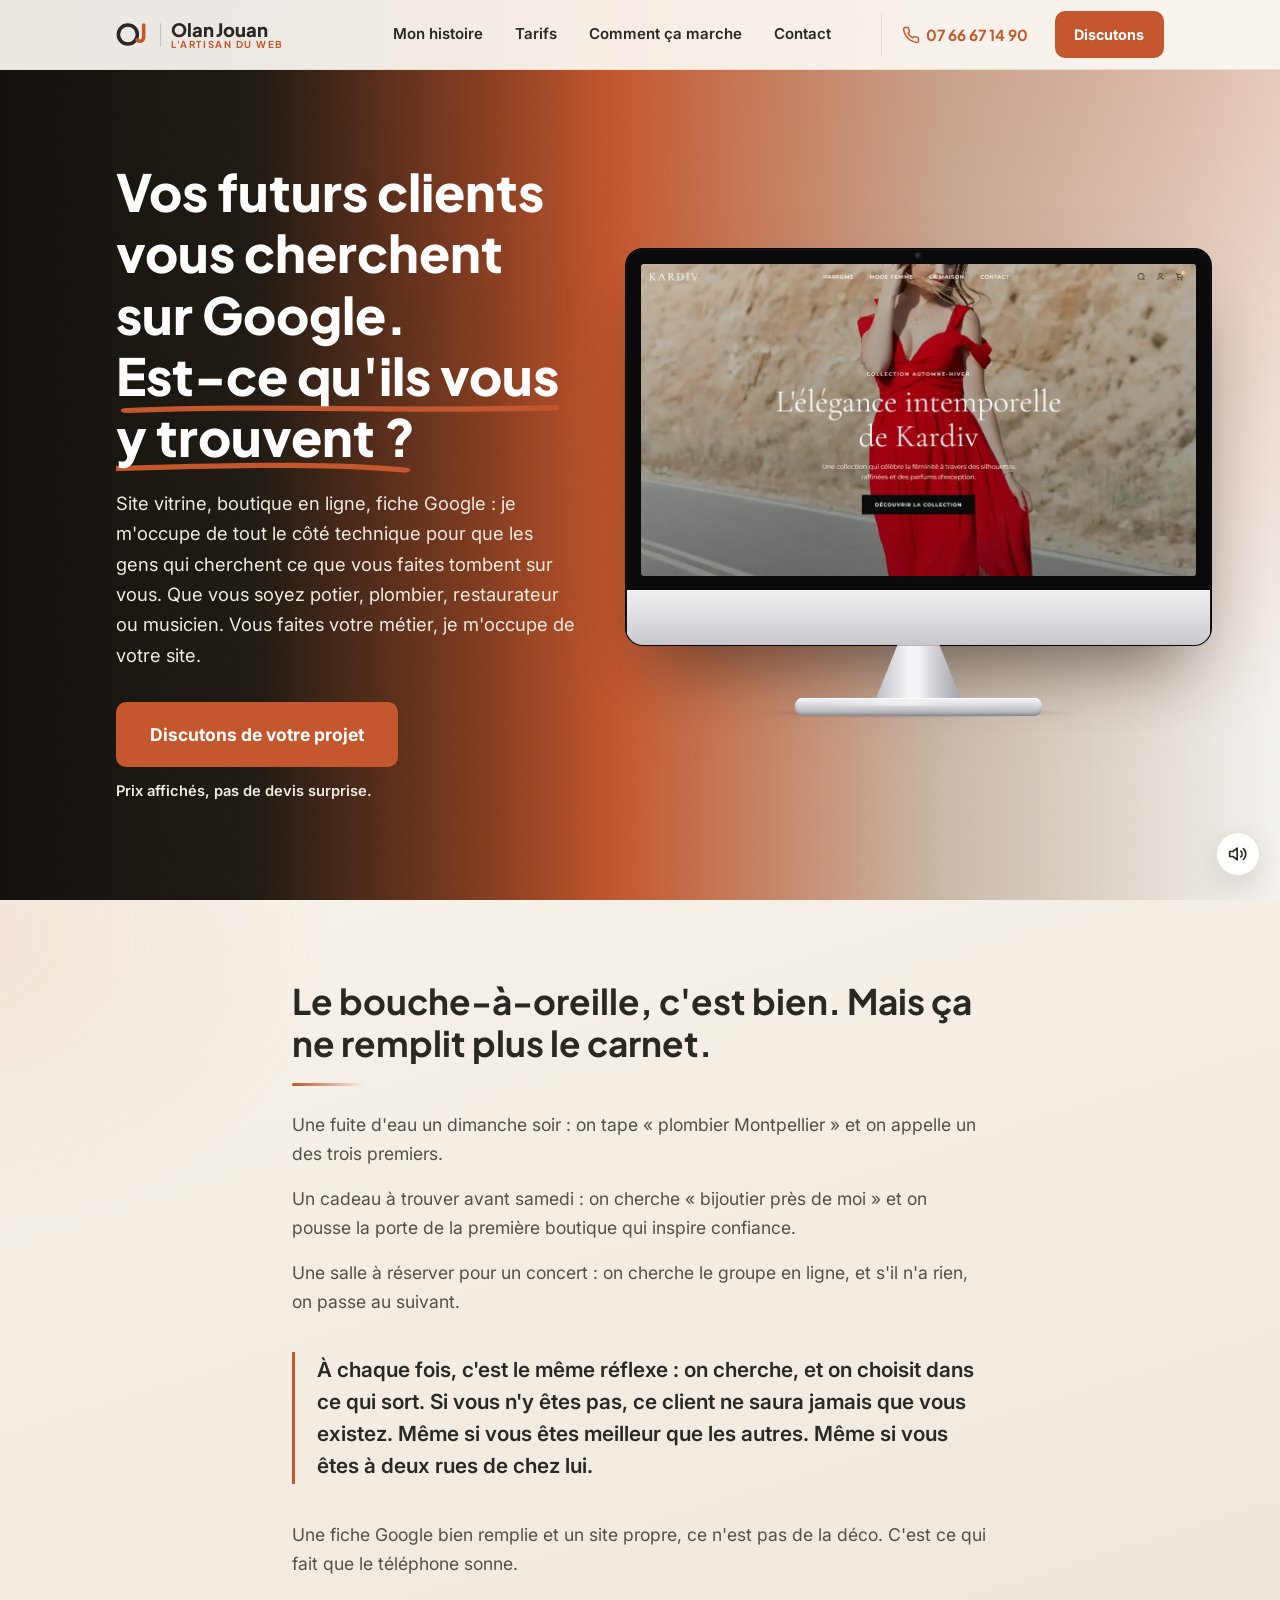
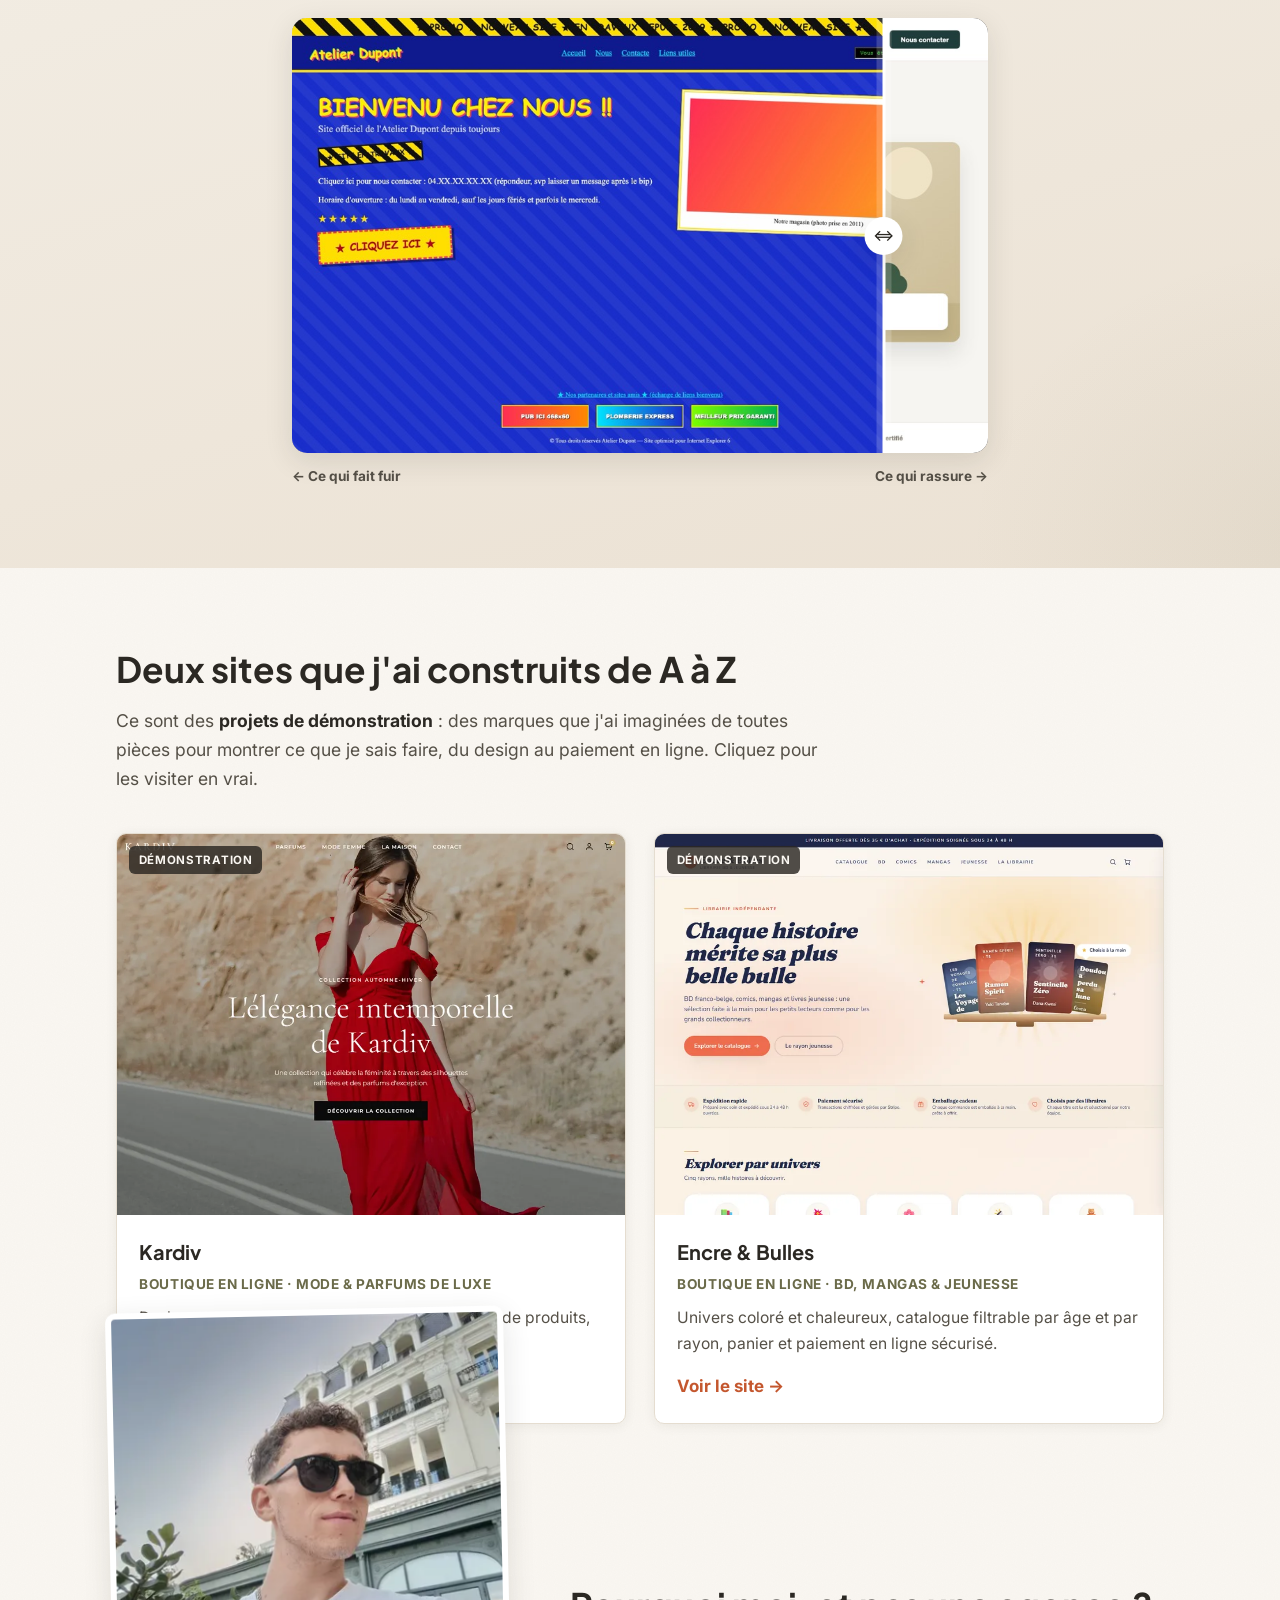
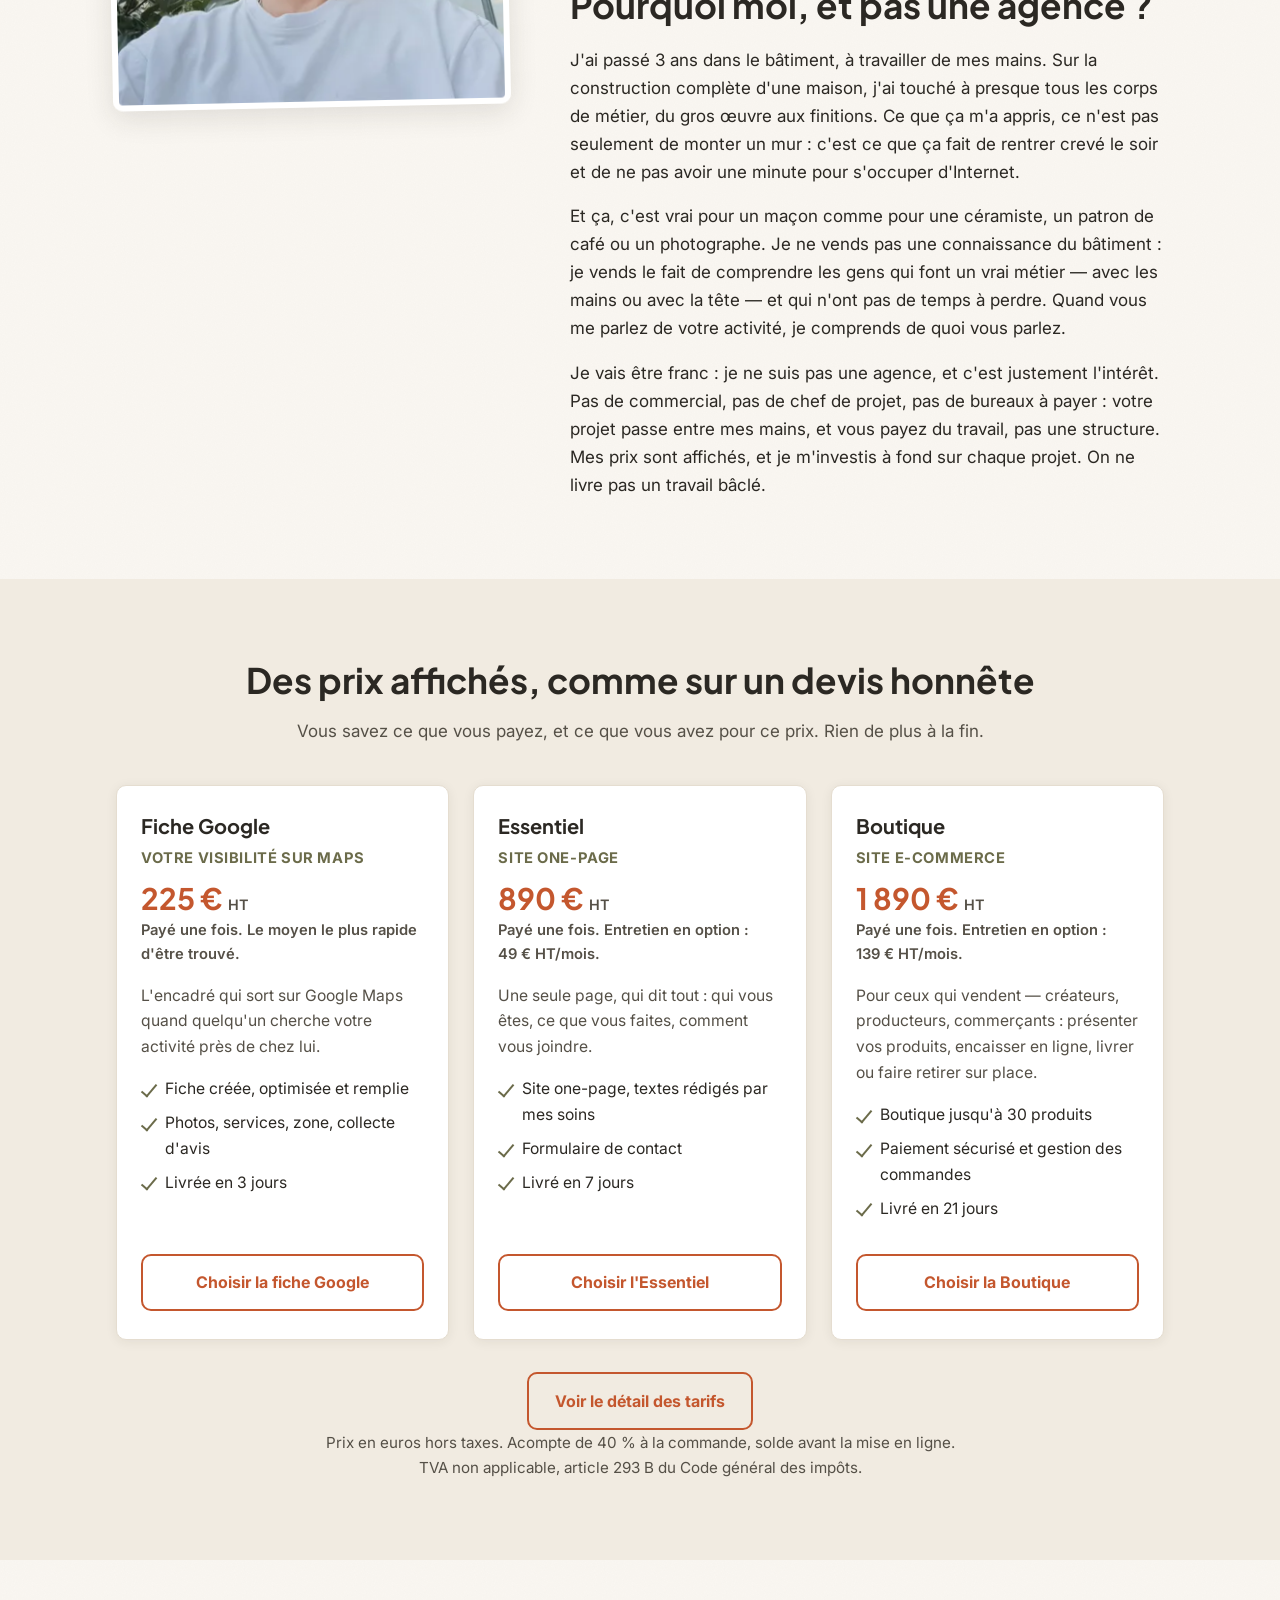
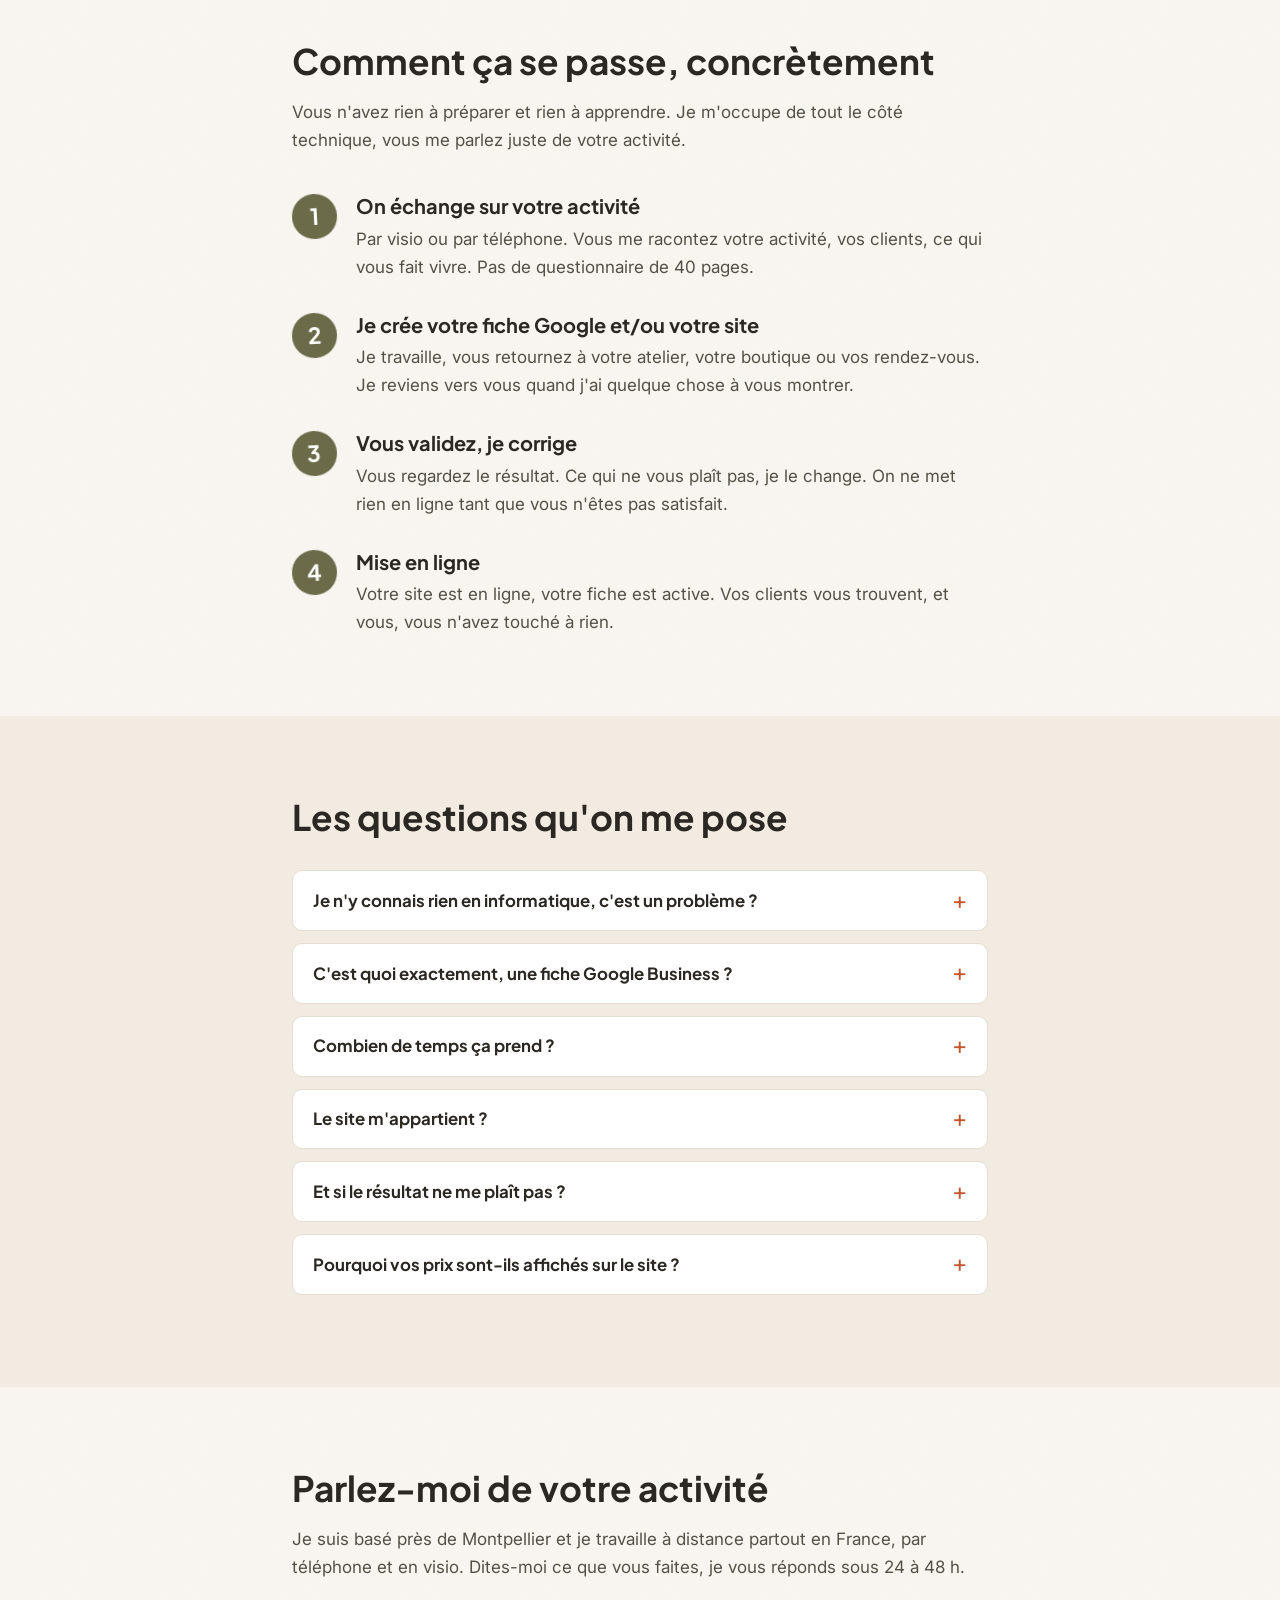
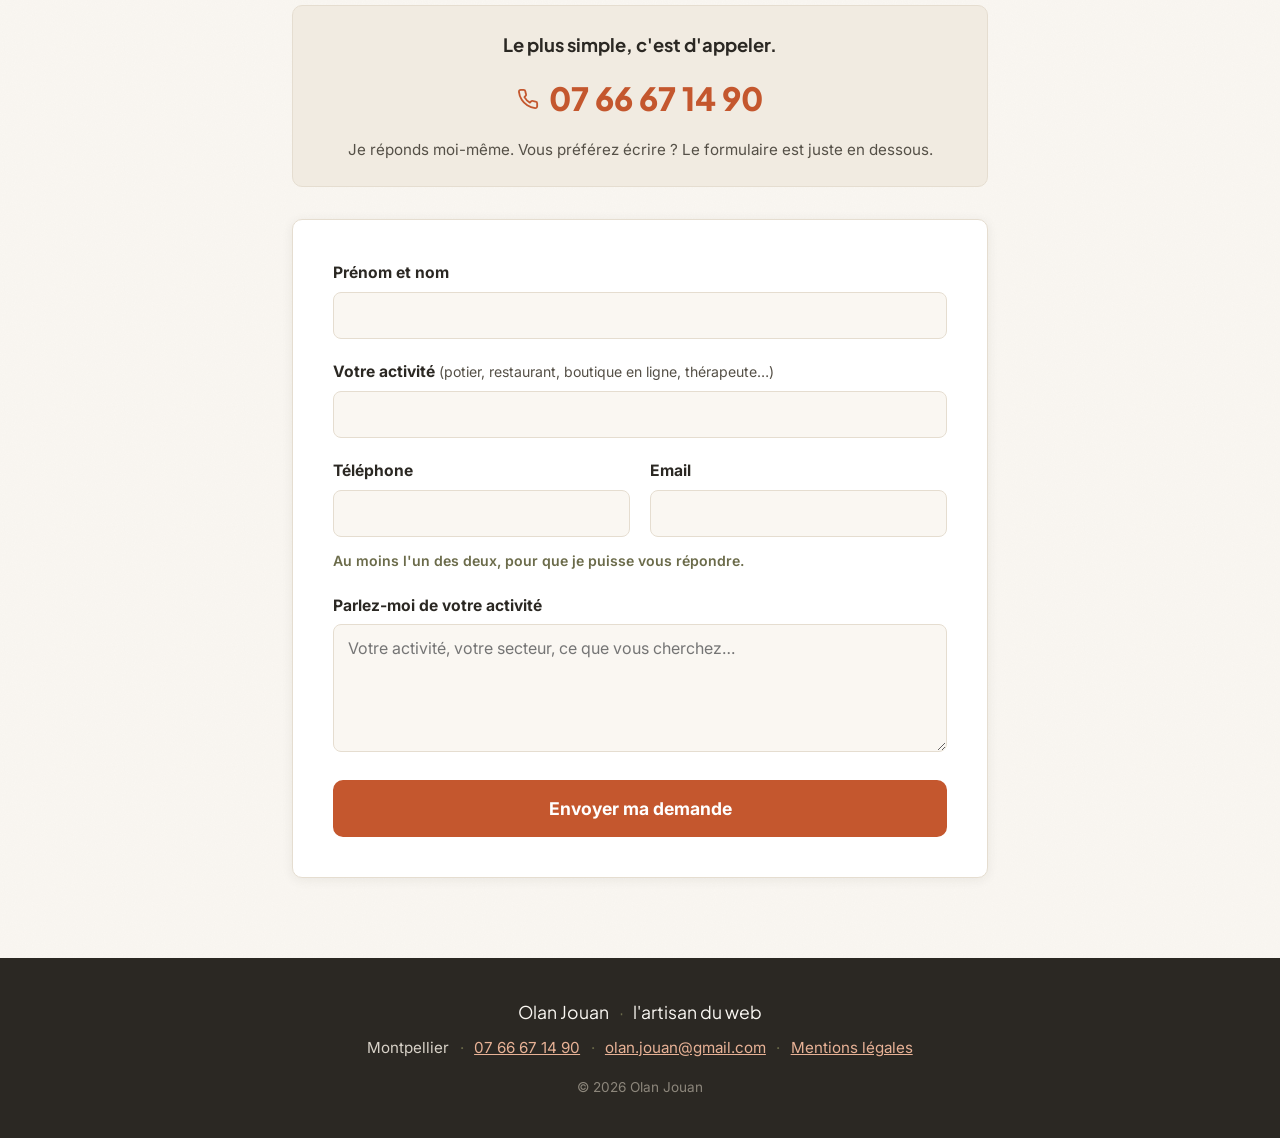
==== commit 30f0b801: "Supprimer la section "Pour qui je travaille" La catégorisation par métiers ne correspondait plus à l" ====
--- a/index.html
+++ b/index.html
@@ -146,7 +146,6 @@
         </span>
       </a>
       <nav class="nav" id="nav" aria-label="Navigation principale">
-        <a href="#metiers">Pour qui</a>
         <a href="#histoire">Mon histoire</a>
         <a href="tarifs.html">Tarifs</a>
         <a href="#etapes">Comment ça marche</a>
@@ -230,56 +229,6 @@
           </div>
           <div class="aa-etiquettes"><span>← Ce qui fait fuir</span><span>Ce qui rassure →</span></div>
         </div>
-      </div>
-    </section>
-
-    <!-- ===== POUR QUI JE TRAVAILLE ===== -->
-    <section class="pour-qui" id="metiers">
-      <div class="conteneur">
-        <h2>Pour qui je travaille</h2>
-        <p class="pour-qui-intro">Je ne fais pas de sites «&nbsp;pour tout le monde&nbsp;». Je fais des sites pour des gens qui ont une vraie activité, qui sont bons dans leur domaine, et qui n'ont ni le temps ni l'envie de s'occuper du web. Vous faites votre métier, je fais votre site.</p>
-
-        <div class="pour-qui-grille">
-
-          <article class="pour-qui-carte">
-            <svg class="icone-secteur" viewBox="0 0 24 24" width="30" height="30" fill="none" stroke="currentColor" stroke-width="1.6" stroke-linecap="round" stroke-linejoin="round" aria-hidden="true"><path d="M14.7 6.3a1 1 0 0 0 0 1.4l1.6 1.6a1 1 0 0 0 1.4 0l3.77-3.77a6 6 0 0 1-7.94 7.94l-6.91 6.91a2.12 2.12 0 0 1-3-3l6.91-6.91a6 6 0 0 1 7.94-7.94l-3.76 3.76z"/></svg>
-            <h3>Artisans et bâtiment</h3>
-            <p>Plombier, électricien, menuisier, maçon</p>
-          </article>
-
-          <article class="pour-qui-carte">
-            <svg class="icone-secteur" viewBox="0 0 24 24" width="30" height="30" fill="none" stroke="currentColor" stroke-width="1.6" stroke-linecap="round" stroke-linejoin="round" aria-hidden="true"><path d="M4 9h16v10a1 1 0 0 1-1 1H5a1 1 0 0 1-1-1V9z"/><path d="M3 9l1.6-4.5A1 1 0 0 1 5.5 4h13a1 1 0 0 1 .9.5L21 9"/><path d="M3 9h18"/><path d="M10 20v-5h4v5"/></svg>
-            <h3>Commerces et restauration</h3>
-            <p>Café, restaurant, épicerie, coiffeur</p>
-          </article>
-
-          <article class="pour-qui-carte">
-            <svg class="icone-secteur" viewBox="0 0 24 24" width="30" height="30" fill="none" stroke="currentColor" stroke-width="1.6" stroke-linecap="round" stroke-linejoin="round" aria-hidden="true"><path d="M12 20h9"/><path d="M16.5 3.5a2.121 2.121 0 0 1 3 3L7 19l-4 1 1-4 12.5-12.5z"/></svg>
-            <h3>Créateurs et métiers d'art</h3>
-            <p>Potier, céramiste, bijoutier, illustrateur</p>
-          </article>
-
-          <article class="pour-qui-carte">
-            <svg class="icone-secteur" viewBox="0 0 24 24" width="30" height="30" fill="none" stroke="currentColor" stroke-width="1.6" stroke-linecap="round" stroke-linejoin="round" aria-hidden="true"><rect x="2" y="7" width="20" height="14" rx="2" ry="2"/><path d="M16 21V5a2 2 0 0 0-2-2h-4a2 2 0 0 0-2 2v16"/></svg>
-            <h3>Indépendants et libéraux</h3>
-            <p>Thérapeute, coach, photographe, consultant</p>
-          </article>
-
-          <article class="pour-qui-carte">
-            <svg class="icone-secteur" viewBox="0 0 24 24" width="30" height="30" fill="none" stroke="currentColor" stroke-width="1.6" stroke-linecap="round" stroke-linejoin="round" aria-hidden="true"><path d="M9 18V5l12-2v13"/><circle cx="6" cy="18" r="3"/><circle cx="18" cy="16" r="3"/></svg>
-            <h3>Artistes et spectacle</h3>
-            <p>Musicien, chanteur, compagnie, DJ</p>
-          </article>
-
-          <article class="pour-qui-carte">
-            <svg class="icone-secteur" viewBox="0 0 24 24" width="30" height="30" fill="none" stroke="currentColor" stroke-width="1.6" stroke-linecap="round" stroke-linejoin="round" aria-hidden="true"><circle cx="9" cy="21" r="1"/><circle cx="20" cy="21" r="1"/><path d="M1 1h4l2.68 13.39a2 2 0 0 0 2 1.61h9.72a2 2 0 0 0 2-1.61L23 6H6"/></svg>
-            <h3>Vente en ligne</h3>
-            <p>Marque, producteur, boutique</p>
-          </article>
-
-        </div>
-
-        <p class="pour-qui-cloture">Et si votre activité n'est pas dans la liste, ça marche quand même. Ce qui compte, ce n'est pas ce que vous faites&nbsp;: c'est qu'on vous trouve.</p>
       </div>
     </section>
 
--- a/css/style.min.css
+++ b/css/style.min.css
@@ -1 +1 @@
-:root{--creme:#FAF7F2;--creme-fonce:#F1EBE1;--charbon:#2B2823;--charbon-doux:#555047;--terracotta:#C4572E;--terracotta-fonce:#A34523;--olive:#6B6B4A;--blanc:#FFFFFF;--bordure:#E5DDD0;--titres:"Plus Jakarta Sans","Segoe UI",Arial,sans-serif;--texte:"Inter","Segoe UI",Arial,sans-serif;--rayon:10px;--ombre:0 2px 12px rgba(43, 40, 35, 0.07);--ombre-haute:0 8px 28px rgba(43, 40, 35, 0.12)}*{margin:0;padding:0;box-sizing:border-box}html{scroll-behavior:smooth;scroll-padding-top:5rem}body{font-family:var(--texte);font-size:1.0625rem;line-height:1.65;color:var(--charbon);background-color:var(--creme);background-image:url("data:image/svg+xml,%3Csvg xmlns='http://www.w3.org/2000/svg' width='120' height='120'%3E%3Cfilter id='g'%3E%3CfeTurbulence type='fractalNoise' baseFrequency='0.9' numOctaves='2'/%3E%3CfeColorMatrix values='0 0 0 0 0.17 0 0 0 0 0.16 0 0 0 0 0.14 0 0 0 0.025 0'/%3E%3C/filter%3E%3Crect width='120' height='120' filter='url(%23g)'/%3E%3C/svg%3E");-webkit-font-smoothing:antialiased}h1,h2,h3{font-family:var(--titres);line-height:1.2;font-weight:700}h1{font-weight:800}h1{font-size:clamp(1.9rem, 6vw, 3.2rem)}h2{font-size:clamp(1.5rem, 4.5vw, 2.2rem);margin-bottom:1rem}h3{font-size:1.25rem}p{margin-bottom:1rem}p:last-child{margin-bottom:0}img{max-width:100%;height:auto;display:block}a{color:var(--terracotta)}a:hover{color:var(--terracotta-fonce)}:focus-visible{outline:3px solid var(--terracotta);outline-offset:3px;border-radius:2px}.conteneur{width:100%;max-width:68rem;margin:0 auto;padding:0 1.25rem}.conteneur-etroit{max-width:46rem}section{padding:3.5rem 0}.souligne{background-image:url("data:image/svg+xml,%3Csvg xmlns='http://www.w3.org/2000/svg' viewBox='0 0 200 12' preserveAspectRatio='none'%3E%3Cpath d='M3 9 C40 5, 80 10, 120 7 S 180 4, 197 8' stroke='%23C4572E' stroke-width='3.5' fill='none' stroke-linecap='round'/%3E%3C/svg%3E");background-repeat:no-repeat;background-position:0 100%;background-size:100% .35em;padding-bottom:.15em}.btn{display:inline-block;font-family:var(--texte);font-size:1rem;font-weight:700;text-decoration:none;text-align:center;color:var(--blanc);background-color:var(--terracotta);border:2px solid var(--terracotta);border-radius:var(--rayon);padding:.85rem 1.6rem;cursor:pointer;transition:background-color .2s ease,border-color .2s ease,transform .15s ease;min-height:44px}.btn:hover{background-color:var(--terracotta-fonce);border-color:var(--terracotta-fonce);color:var(--blanc);transform:translateY(-1px)}.btn-grand{font-size:1.1rem;padding:1rem 2rem;width:100%}.header{position:fixed;top:0;left:0;right:0;z-index:100;background-color:rgba(250,247,242,.94);backdrop-filter:blur(6px);border-bottom:1px solid var(--bordure)}.header-inner{max-width:68rem;margin:0 auto;padding:.7rem 1.25rem;display:flex;align-items:center;justify-content:space-between;gap:1rem}.logo{display:flex;align-items:center;gap:.62rem;text-decoration:none;color:var(--charbon)}.logo-mark{width:34px;height:29px;flex-shrink:0;fill:none;stroke-width:9;stroke-linecap:round;stroke-linejoin:round}.logo-mark .lm-o{stroke:var(--charbon)}.logo-mark .lm-j{stroke:var(--terracotta)}.logo-sep{width:1.5px;align-self:stretch;background:var(--charbon);opacity:.2;margin:.2rem 0;border-radius:2px}.logo-txt{display:flex;flex-direction:column;line-height:1.08}.logo-nom{font-family:var(--titres);font-weight:800;font-size:1.15rem;letter-spacing:-.01em}.logo-baseline{font-family:var(--titres);text-transform:uppercase;letter-spacing:.16em;font-size:.6rem;font-weight:700;color:var(--terracotta);white-space:nowrap}.nav{display:none}.nav a{text-decoration:none;color:var(--charbon);font-weight:600;font-size:.95rem;padding:.4rem 0;white-space:nowrap}.nav a:hover{color:var(--terracotta)}.logo-nom{white-space:nowrap}.btn-header{display:none;font-size:.9rem;padding:.6rem 1.1rem;white-space:nowrap}.header-tel{display:inline-flex;align-items:center;gap:.4rem;margin-left:auto;color:var(--terracotta);font-family:var(--titres);font-weight:700;font-size:.95rem;text-decoration:none;white-space:nowrap;min-height:44px;padding:0 .25rem}.header-tel:hover{color:var(--terracotta-fonce)}.header-tel .icone-tel{flex-shrink:0}@media (max-width:767px){.header-inner{padding:.6rem .8rem;gap:.5rem}.logo{gap:.4rem}.logo-mark{width:30px;height:26px}.logo-nom{font-size:1.05rem}.logo-baseline{font-size:.56rem;letter-spacing:.14em}.header-tel-num{display:none}.header-tel{min-width:44px;justify-content:center;padding:0}}.burger{display:flex;flex-direction:column;justify-content:center;gap:5px;width:44px;height:44px;padding:10px;background:0 0;border:none;cursor:pointer}.burger span{display:block;height:2.5px;width:100%;background-color:var(--charbon);border-radius:2px;transition:transform .25s ease,opacity .25s ease}.burger[aria-expanded=true] span:first-child{transform:translateY(7.5px) rotate(45deg)}.burger[aria-expanded=true] span:nth-child(2){opacity:0}.burger[aria-expanded=true] span:nth-child(3){transform:translateY(-7.5px) rotate(-45deg)}.nav.ouvert{display:flex;flex-direction:column;position:absolute;top:100%;left:0;right:0;background-color:var(--creme);border-bottom:1px solid var(--bordure);padding:1rem 1.25rem 1.5rem;gap:.5rem;box-shadow:var(--ombre-haute)}.nav.ouvert a{padding:.7rem 0;font-size:1.05rem}.hero{position:relative;min-height:100svh;display:flex;align-items:center;padding:7rem 0 3rem;text-align:left;color:var(--blanc);overflow:hidden;isolation:isolate}.hero-fond{position:absolute;inset:0;z-index:0;background:radial-gradient(circle at 88% -10%,rgba(196,87,46,.35),transparent 55%),linear-gradient(90deg,#14110d 0,#201b14 20%,#8a3f22 39%,#c4572e 48%,#cabbab 74%,#f5f3f0 100%)}.hero-rayons{position:absolute;inset:0;z-index:1;overflow:hidden;pointer-events:none}.hero-rayons span{position:absolute;top:-60%;left:0;height:220%;background:linear-gradient(to bottom,transparent,rgba(196,87,46,.28),transparent);filter:blur(14px);opacity:0;transform:rotate(22deg) translateX(-30vw);will-change:transform;animation:hero-rayon 9s linear infinite}.hero-rayons span:nth-child(1){width:60px;--intensite:.55;animation-delay:0s}.hero-rayons span:nth-child(2){width:30px;--intensite:.38;animation-delay:3s}.hero-rayons span:nth-child(3){width:90px;--intensite:.3;animation-delay:6s}@keyframes hero-rayon{0%{transform:rotate(22deg) translateX(-30vw);opacity:0}15%{opacity:var(--intensite)}85%{opacity:var(--intensite)}100%{transform:rotate(22deg) translateX(130vw);opacity:0}}.hero-grain{position:absolute;inset:0;z-index:2;pointer-events:none;opacity:.6;background-image:url("data:image/svg+xml,%3Csvg xmlns='http://www.w3.org/2000/svg' width='120' height='120'%3E%3Cfilter id='g'%3E%3CfeTurbulence type='fractalNoise' baseFrequency='0.9' numOctaves='2'/%3E%3CfeColorMatrix values='0 0 0 0 0.17 0 0 0 0 0.16 0 0 0 0 0.14 0 0 0 0.025 0'/%3E%3C/filter%3E%3Crect width='120' height='120' filter='url(%23g)'/%3E%3C/svg%3E")}.hero-contenu{position:relative;z-index:3;display:grid;grid-template-columns:1fr;gap:2.5rem;align-items:center;width:100%}.hero h1{margin-bottom:1.25rem;color:var(--blanc)}.hero-sous-titre{font-size:1.15rem;color:#f0eae0;max-width:38rem;margin-bottom:2rem}.hero-actions{max-width:24rem}.hero-micro{margin-top:.75rem;font-size:.92rem;color:#f0eae0;font-weight:600}.hero-maquette{width:100%;max-width:24rem;margin:0 auto}.maquette-imac{transform-style:preserve-3d;transition:transform .5s cubic-bezier(.2, .7, .2, 1);will-change:transform}.maquette-ecran{position:relative;padding:2.6%;padding-bottom:0;background:#0a0a0c;border-radius:18px;overflow:hidden;border:1px solid rgba(0,0,0,.5);box-shadow:0 40px 70px -26px rgba(26,18,12,.6),inset 0 0 0 1px rgba(255,255,255,.05)}.maquette-ecran::before{content:"";position:absolute;top:1%;left:50%;transform:translateX(-50%);width:5px;height:5px;border-radius:50%;background:radial-gradient(circle at 35% 35%,#33454f,#0d1418);box-shadow:0 0 0 1px rgba(255,255,255,.06);z-index:3}.maquette-viewport{position:relative;aspect-ratio:16/9;overflow:hidden;border-radius:3px;background:#0f1115}.maquette-capture{position:absolute;top:0;left:0;width:100%;height:auto;display:block;animation:maquette-defile 26s ease-in-out infinite}.maquette-reflet{position:absolute;inset:0;pointer-events:none;background:linear-gradient(112deg,rgba(255,255,255,.18),transparent 42%)}.maquette-menton{margin:2.6% -2.6% 0;aspect-ratio:16/1.5;background:linear-gradient(180deg,#f0f0f2 0,#dcdce0 55%,#c6c6cc 100%);box-shadow:inset 0 1px 0 rgba(255,255,255,.6)}.maquette-cou{position:relative;width:20%;aspect-ratio:20/9;margin:-1px auto 0;background:linear-gradient(90deg,#8f8f99 0,#c3c3cb 16%,#f5f5f7 42%,#dedee4 58%,#afafb7 80%,#8f8f98 100%);clip-path:polygon(32% 0,68% 0,86% 100%,14% 100%);box-shadow:inset 0 1px 0 rgba(255,255,255,.55)}.maquette-cou::before{content:"";position:absolute;inset:0;clip-path:inherit;background:linear-gradient(90deg,transparent 42%,rgba(255,255,255,.5) 50%,transparent 58%)}.maquette-pied{position:relative;width:42%;aspect-ratio:42/3;margin:0 auto;background:linear-gradient(180deg,#f7f7f9 0,#e5e5ea 22%,#c5c5cc 62%,#a0a0a8 100%);border-radius:7px/48%;box-shadow:inset 0 1px 0 rgba(255,255,255,.8),inset 0 -2px 3px rgba(0,0,0,.16),0 12px 18px -9px rgba(26,18,12,.5)}.maquette-pied::before{content:"";position:absolute;left:9%;right:9%;top:16%;height:30%;border-radius:50%;background:linear-gradient(90deg,transparent,rgba(255,255,255,.55) 46%,rgba(255,255,255,.18) 62%,transparent)}.maquette-pied::after{content:"";position:absolute;left:50%;bottom:-14%;transform:translateX(-50%);width:128%;height:55%;background:radial-gradient(ellipse at center,rgba(26,18,12,.3),transparent 72%);z-index:-1}@keyframes maquette-defile{0%,7%{transform:translateY(0)}52%,64%{transform:translateY(-90%)}100%{transform:translateY(0)}}@media (prefers-reduced-motion:reduce){.maquette-imac{transition:none}.maquette-capture{animation:none;top:0}.hero-rayons span{animation:none;opacity:var(--intensite);transform:rotate(22deg) translateX(45vw)}}.probleme{position:relative;isolation:isolate;overflow:hidden;background-color:var(--creme-fonce);background-image:linear-gradient(163deg,#F7F2EA 0%,#F1EBE1 45%,#EBE1D3 100%);color:var(--charbon)}.probleme::before{content:"";position:absolute;inset:-20%;z-index:-1;pointer-events:none;background:radial-gradient(38rem 30rem at 12% 16%,rgba(196,87,46,.09),transparent 62%),radial-gradient(34rem 28rem at 88% 84%,rgba(107,107,74,.07),transparent 65%)}.probleme h2{color:var(--charbon);margin-bottom:1.5rem}.probleme h2::after{content:"";display:block;width:4.5rem;height:3px;margin-top:1.15rem;border-radius:2px;background:linear-gradient(90deg,var(--terracotta),rgba(196,87,46,0))}.probleme p{color:var(--charbon-doux);font-size:1.1rem}.probleme .probleme-cle{margin:2.25rem 0;padding:.1rem 0 .1rem 1.35rem;border-left:3px solid var(--terracotta);font-size:1.3rem;line-height:1.55;font-weight:600;color:var(--charbon)}.probleme p:last-child{color:var(--charbon);font-weight:600}.pour-qui-intro{color:var(--charbon-doux);font-size:1.1rem;max-width:44rem;margin-bottom:2.5rem}.pour-qui-grille{display:grid;grid-template-columns:1fr;gap:1.25rem}.pour-qui-carte{background-color:var(--blanc);border:1px solid var(--bordure);border-radius:var(--rayon);box-shadow:var(--ombre);padding:1.5rem 1.4rem;overflow:hidden}.icone-secteur{color:var(--terracotta);margin-bottom:.85rem;transform-origin:left center;transition:transform .5s ease}.pour-qui-carte h3{font-size:1.1rem;margin-bottom:.35rem}.pour-qui-carte p{color:var(--charbon-doux);font-size:.98rem;margin-bottom:0}.pour-qui-cloture{color:var(--charbon);font-weight:600;font-size:1.05rem;max-width:44rem;margin-top:2.25rem}.realisations-intro{color:var(--charbon-doux);font-size:1.1rem;max-width:44rem;margin-bottom:2.5rem}.realisations-intro strong{color:var(--charbon)}.realisations-grille{display:grid;grid-template-columns:1fr;gap:1.75rem}.realisation-carte{display:flex;flex-direction:column;background-color:var(--blanc);border:1px solid var(--bordure);border-radius:var(--rayon);overflow:hidden;box-shadow:var(--ombre);text-decoration:none;color:var(--charbon);transition:transform .2s ease,box-shadow .2s ease}.realisation-carte:focus-visible,.realisation-carte:hover{transform:translateY(-4px);box-shadow:var(--ombre-haute)}.realisation-visuel{position:relative;display:block;overflow:hidden}.realisation-visuel img{width:100%;aspect-ratio:4/3;object-fit:cover;object-position:top;transition:transform .4s ease}.realisation-carte:hover .realisation-visuel img{transform:scale(1.03)}.realisation-badge{position:absolute;top:.75rem;left:.75rem;background-color:rgba(43,40,35,.82);color:var(--creme);font-size:.72rem;font-weight:700;text-transform:uppercase;letter-spacing:.06em;padding:.3rem .6rem;border-radius:6px}.realisation-infos{padding:1.25rem 1.4rem 1.4rem;display:flex;flex-direction:column;flex-grow:1}.realisation-titre{font-family:var(--titres);font-weight:700;font-size:1.25rem;color:var(--charbon);margin-bottom:.3rem}.realisation-type{color:var(--olive);font-weight:700;font-size:.85rem;text-transform:uppercase;letter-spacing:.04em;margin-bottom:.6rem}.realisation-resultat{color:var(--charbon-doux);font-size:.98rem;margin-bottom:1rem}.realisation-cta{font-weight:700;color:var(--terracotta);margin-top:auto}.realisation-carte:hover .realisation-cta{color:var(--terracotta-fonce)}.histoire-grille{display:flex;flex-direction:column;gap:2rem}.histoire-photo picture{display:block}.histoire-photo img{border-radius:var(--rayon);box-shadow:var(--ombre-haute);transform:rotate(-1.2deg);border:6px solid var(--blanc);max-width:20rem;margin:0 auto}.histoire-texte h2{margin-bottom:1.25rem}.formules{background-color:var(--creme-fonce)}.formules h2{text-align:center}.formules-intro{text-align:center;color:var(--charbon-doux);margin-bottom:2.5rem}.cartes{display:grid;grid-template-columns:1fr;gap:1.5rem;margin-bottom:2rem}.carte{background-color:var(--blanc);border:1px solid var(--bordure);border-radius:var(--rayon);padding:1.75rem 1.5rem;box-shadow:var(--ombre);display:flex;flex-direction:column;--lift:0px;transform:translateY(var(--lift));transition:transform .25s cubic-bezier(.2,.8,.2,1),box-shadow .25s ease,border-color .25s ease}.carte-star{border:2px solid var(--terracotta);box-shadow:var(--ombre-haute);position:relative}.badge{position:absolute;top:-.85rem;left:50%;transform:translateX(-50%) rotate(-1.5deg);background-color:var(--terracotta);color:var(--blanc);font-weight:700;font-size:.85rem;padding:.25rem .9rem;border-radius:6px;margin:0;white-space:nowrap}.carte h3{margin-bottom:.5rem}.carte-prix{font-family:var(--titres);font-size:2.3rem;font-weight:700;color:var(--terracotta);margin-bottom:.75rem;line-height:1}.carte-prix-detail{font-family:var(--texte);font-size:.9rem;font-weight:600;color:var(--charbon-doux)}.carte-prix-avant{font-family:var(--texte);font-size:.95rem;font-weight:600;color:var(--charbon-doux);text-decoration:line-through}.carte-pour{color:var(--charbon-doux);font-size:.98rem;margin-bottom:1rem}.carte ul{list-style:none;margin-bottom:1.5rem;flex-grow:1}.carte li{padding-left:1.5rem;position:relative;margin-bottom:.5rem;font-size:.98rem}.carte li::before{content:"";position:absolute;left:0;top:.55em;width:.85rem;height:.35rem;border-left:2.5px solid var(--olive);border-bottom:2.5px solid var(--olive);transform:rotate(-50deg)}.btn-carte{width:100%;background-color:transparent;color:var(--terracotta)}.btn-carte:hover{color:var(--blanc)}.btn-plein{background-color:var(--terracotta);color:var(--blanc)}.suivi{background-color:var(--blanc);border:1px dashed var(--olive);border-radius:var(--rayon);padding:1.5rem;display:flex;flex-direction:column;gap:1rem;margin-bottom:1.5rem}.suivi h3{margin-bottom:.5rem}.suivi .btn-carte{width:auto;align-self:flex-start}.formules-note{text-align:center;font-size:.95rem;color:var(--charbon-doux)}.etapes-intro{color:var(--charbon-doux);margin-bottom:2.5rem}.etapes-liste{list-style:none;counter-reset:etape;display:flex;flex-direction:column;gap:2rem}.etapes-liste li{counter-increment:etape;position:relative;padding-left:4rem}.etapes-liste li::before{content:counter(etape);position:absolute;left:0;top:0;width:2.8rem;height:2.8rem;display:flex;align-items:center;justify-content:center;font-family:var(--titres);font-size:1.4rem;font-weight:700;color:var(--blanc);background-color:var(--olive);border-radius:50%;transform:rotate(-3deg)}.etapes-liste h3{margin-bottom:.4rem}.etapes-liste p{color:var(--charbon-doux)}.faq{background-color:var(--creme-fonce)}.faq h2{margin-bottom:2rem}.faq-item{background-color:var(--blanc);border:1px solid var(--bordure);border-radius:var(--rayon);margin-bottom:.75rem;overflow:hidden}.faq-item h3{font-size:1rem}.faq-question{width:100%;text-align:left;background:0 0;border:none;font-family:var(--titres);font-size:1.05rem;font-weight:700;color:var(--charbon);padding:1.1rem 3rem 1.1rem 1.25rem;cursor:pointer;position:relative;line-height:1.4}.faq-question::after{content:"+";position:absolute;right:1.25rem;top:50%;transform:translateY(-50%);font-size:1.5rem;color:var(--terracotta);transition:transform .25s ease;font-family:var(--texte);font-weight:400}.faq-question[aria-expanded=true]::after{transform:translateY(-50%) rotate(45deg)}.faq-reponse{padding:0 1.25rem 1.25rem;color:var(--charbon-doux)}.contact-intro{color:var(--charbon-doux);margin-bottom:1.5rem}.contact-appel{background-color:var(--creme-fonce);border:1px solid var(--bordure);border-radius:var(--rayon);padding:1.5rem;text-align:center;margin-bottom:2rem}.contact-appel-texte{font-family:var(--titres);font-weight:700;font-size:1.15rem;color:var(--charbon);margin-bottom:.75rem}.contact-appel-num{display:inline-flex;align-items:center;gap:.6rem;font-family:var(--titres);font-weight:800;font-size:clamp(1.5rem, 6vw, 2rem);color:var(--terracotta);text-decoration:none;white-space:nowrap;min-height:44px}.contact-appel-num:hover{color:var(--terracotta-fonce)}.contact-appel-num .icone-tel{flex-shrink:0}.contact-appel-note{color:var(--charbon-doux);font-size:.95rem;margin-top:.75rem;margin-bottom:0}form{background-color:var(--blanc);border:1px solid var(--bordure);border-radius:var(--rayon);padding:1.75rem 1.5rem;box-shadow:var(--ombre)}.champ{margin-bottom:1.25rem}.champ-duo{display:flex;flex-direction:column;gap:0}.champ-note{font-size:.88rem;color:var(--olive);margin-top:-.5rem;margin-bottom:1.25rem;font-weight:600}label{display:block;font-weight:700;margin-bottom:.35rem;font-size:.98rem}.label-detail{font-weight:400;color:var(--charbon-doux);font-size:.88rem}input[type=email],input[type=tel],input[type=text],textarea{width:100%;font-family:var(--texte);font-size:1rem;color:var(--charbon);background-color:var(--creme);border:1.5px solid var(--bordure);border-radius:8px;padding:.8rem .9rem;transition:border-color .2s ease}input:focus,textarea:focus{outline:0;border-color:var(--terracotta);box-shadow:0 0 0 3px rgba(196,87,46,.15)}input.champ-invalide,textarea.champ-invalide{border-color:#b3341a}textarea{resize:vertical}.honeypot{position:absolute;left:-9999px;opacity:0}.formule-choisie{background-color:var(--creme-fonce);border-radius:8px;padding:.7rem 1rem;font-size:.95rem;margin-bottom:1.25rem}.lien-discret{background:0 0;border:none;color:var(--terracotta);text-decoration:underline;cursor:pointer;font-size:.88rem;font-family:var(--texte);margin-left:.5rem;padding:.2rem}.form-erreur{background-color:#fbeae4;border:1px solid #e0a78f;color:#8a2e12;border-radius:8px;padding:.8rem 1rem;font-size:.95rem;margin-bottom:1.25rem}.footer{background-color:var(--charbon);color:#d8d2c8;padding:2.5rem 0;text-align:center;font-size:.95rem}.footer-nom{font-family:var(--titres);font-size:1.1rem;color:var(--creme);margin-bottom:.5rem}.footer a{color:#e8b296}.footer a:hover{color:var(--creme)}.footer-sep{margin:0 .4rem;color:var(--olive)}.footer-copy{margin-top:.75rem;font-size:.85rem;color:#8c867b}.apparait{opacity:0;transform:translateY(22px);transition:opacity .7s cubic-bezier(.2,.8,.2,1),transform .7s cubic-bezier(.2,.8,.2,1)}.apparait.visible{opacity:1;transform:none}@media(hover:hover){.btn:hover{box-shadow:0 6px 18px rgba(196,87,46,.28)}.btn:active{transform:translateY(0) scale(.98)}.carte:hover,.carte.visible:hover{transform:translateY(calc(var(--lift) - 4px));box-shadow:var(--ombre-haute);border-color:var(--terracotta)}.pour-qui-carte:hover .icone-secteur{transform:scale(1.05)}.faq-question:hover{background-color:var(--creme-fonce)}}@media (prefers-reduced-motion:reduce){html{scroll-behavior:auto}.apparait{opacity:1;transform:none;transition:none}*{transition-duration:0s!important}.btn:hover,.btn:active{transform:none}.carte:hover{transform:translateY(var(--lift))}.pour-qui-carte:hover .icone-secteur{transform:none}}.page-simple{padding:8.5rem 0 4rem;min-height:60vh}.page-simple h1{margin-bottom:1.5rem;font-size:clamp(1.7rem, 5vw, 2.6rem)}.page-simple h2{font-size:1.3rem;margin-top:2rem}.merci-carte{background-color:var(--blanc);border:1px solid var(--bordure);border-radius:var(--rayon);padding:2rem 1.5rem;box-shadow:var(--ombre);text-align:center}.merci-carte .btn{margin-top:1.5rem;width:auto}.visuellement-cache{position:absolute;width:1px;height:1px;padding:0;margin:-1px;overflow:hidden;clip:rect(0,0,0,0);white-space:nowrap;border:0}[hidden]{display:none!important}[data-fondateur=oui] .prix-plein{font-family:var(--texte);font-size:1.05rem;font-weight:600;color:var(--charbon-doux);text-decoration:line-through;margin-right:.3rem}[data-fondateur=non] .bandeau-fondateur,[data-fondateur=non] .note-fondateur,[data-fondateur=non] .prix-fondateur{display:none}.tableau .prix-plein{font-size:.9rem}.carte-teaser-mensuel .prix-plein,.suivi .prix-plein{font-size:inherit;margin-right:.25rem}.note-fondateur{color:var(--charbon);font-weight:600;margin-bottom:1rem}.bandeau-fondateur{background-color:var(--charbon);color:var(--creme);padding:1rem 0;position:relative;margin-top:4.2rem}.bandeau-inner{max-width:68rem;margin:0 auto;padding:0 3rem 0 1.25rem}.bandeau-titre{font-family:var(--titres);font-weight:700;color:var(--blanc);margin-bottom:.25rem;font-size:1.05rem}.bandeau-texte{font-size:.95rem;color:#d8d2c8;margin-bottom:0}.bandeau-places{color:var(--blanc);font-weight:700;white-space:nowrap}.bandeau-fermer{position:absolute;top:50%;right:1rem;transform:translateY(-50%);width:44px;height:44px;background:0 0;border:none;color:#d8d2c8;font-size:1.4rem;line-height:1;cursor:pointer}.bandeau-fermer:hover{color:var(--blanc)}.tarifs-intro{padding-top:2rem;text-align:center}.tarifs-intro h1{margin-bottom:1rem}.tarifs-chapo{color:var(--charbon-doux);font-size:1.15rem;max-width:44rem;margin:0 auto 1.5rem}.tarifs-zone{font-size:.95rem;font-weight:600;color:var(--olive);margin-bottom:1.5rem}.btn-auto{max-width:26rem}.bandeau-fondateur[hidden]+main .tarifs-intro,[data-fondateur=non] .tarifs-intro{padding-top:7rem}.bascule-zone{margin-bottom:2.5rem}.bascule{display:flex;max-width:26rem;margin:0 auto 1rem;background-color:var(--blanc);border:1.5px solid var(--bordure);border-radius:var(--rayon);padding:4px;gap:4px}.bascule-btn{flex:1;font-family:var(--texte);font-size:.95rem;font-weight:700;color:var(--charbon-doux);background:0 0;border:none;border-radius:7px;padding:.7rem .5rem;min-height:44px;cursor:pointer;transition:background-color .2s ease,color .2s ease}.bascule-btn:hover{color:var(--charbon)}.bascule-btn[aria-pressed=true]{background-color:var(--terracotta);color:var(--blanc)}.bascule-explication{text-align:center;font-size:.95rem;color:var(--charbon-doux);max-width:46rem;margin:0 auto}.bascule-explication strong{color:var(--charbon)}.cartes-tarifs .prix-sans{display:none}.cartes-tarifs[data-mode=sans] .prix-abonnement{display:none}.cartes-tarifs[data-mode=sans] .prix-sans{display:block}.carte-prix-zone{min-height:4.6rem;margin-bottom:1rem}.carte-prix-zone .carte-prix{margin-bottom:0}.carte-sous-titre{color:var(--olive);font-weight:700;font-size:.92rem;text-transform:uppercase;letter-spacing:.04em;margin-bottom:.75rem}.carte-prix-mensuel{display:block;font-family:var(--texte);font-size:.95rem;font-weight:600;color:var(--charbon-doux);margin-top:.35rem;line-height:1.3}.carte-heritage{font-weight:700;font-size:.95rem;color:var(--charbon);margin-bottom:.6rem}.carte-delai{font-size:.92rem;font-weight:700;color:var(--olive);border-top:1px solid var(--bordure);padding-top:.9rem;margin-bottom:.5rem}.carte-inclus{font-size:.92rem;font-weight:700;color:var(--charbon);margin-bottom:.4rem;line-height:1.4}.carte-entretien{font-size:.88rem;color:var(--charbon-doux);margin-bottom:1.1rem;line-height:1.4}.porte-entree-bloc{background-color:var(--blanc);border:1px dashed var(--olive);border-radius:var(--rayon);padding:1.75rem 1.5rem;display:flex;flex-direction:column;gap:1.5rem}.porte-entree-etiquette{font-size:.85rem;font-weight:700;text-transform:uppercase;letter-spacing:.06em;color:var(--olive);margin-bottom:.4rem}.porte-entree-texte h2{font-size:clamp(1.3rem, 3.5vw, 1.7rem);margin-bottom:.75rem}.porte-entree-liste{list-style:none;margin:1.25rem 0}.porte-entree-liste li{padding-left:1.5rem;position:relative;margin-bottom:.5rem;font-size:.98rem}.porte-entree-liste li::before{content:"";position:absolute;left:0;top:.55em;width:.85rem;height:.35rem;border-left:2.5px solid var(--olive);border-bottom:2.5px solid var(--olive);transform:rotate(-50deg)}.porte-entree-option{background-color:var(--creme-fonce);border-radius:8px;padding:.9rem 1rem;font-size:.95rem;color:var(--charbon-doux)}.porte-entree-prix{text-align:center;border-top:1px solid var(--bordure);padding-top:1.5rem}.porte-entree-prix .carte-prix{margin-bottom:1rem}.abonnement{background-color:var(--creme-fonce)}.abonnement-intro{color:var(--charbon-doux);margin-bottom:1.75rem}.abonnement-liste{list-style:none;margin-bottom:1.5rem}.abonnement-liste li{background-color:var(--blanc);border:1px solid var(--bordure);border-radius:var(--rayon);padding:1rem 1.1rem;margin-bottom:.75rem;font-size:.98rem;color:var(--charbon-doux)}.abonnement-liste strong{color:var(--charbon)}.abonnement-note{font-size:.95rem;font-weight:600;color:var(--olive)}.comparatif-intro,.options-intro{color:var(--charbon-doux);margin-bottom:1.75rem}.tableau-defilant{overflow-x:auto;-webkit-overflow-scrolling:touch;border:1px solid var(--bordure);border-radius:var(--rayon);background-color:var(--blanc)}.tableau-defilant:focus-visible{outline:3px solid var(--terracotta);outline-offset:2px}.tableau{width:100%;border-collapse:collapse;font-size:.95rem;min-width:34rem}.tableau-options{min-width:0}.tableau thead th{font-family:var(--titres);font-weight:700;font-size:1rem;color:var(--charbon);background-color:var(--creme-fonce);padding:.9rem 1rem;text-align:center;border-bottom:2px solid var(--bordure);white-space:nowrap}.tableau thead th:first-child{text-align:left}.tableau tbody th{font-weight:600;text-align:left;padding:.85rem 1rem;color:var(--charbon);border-bottom:1px solid var(--bordure);position:sticky;left:0;background-color:var(--blanc);min-width:14rem;box-shadow:1px 0 0 var(--bordure)}.tableau tbody td{padding:.85rem 1rem;text-align:center;border-bottom:1px solid var(--bordure);color:var(--charbon-doux);white-space:nowrap}.tableau-options tbody td{text-align:right;font-weight:700;color:var(--charbon)}.tableau-options tbody th{min-width:0;box-shadow:none;position:static}.tableau tbody tr:last-child td,.tableau tbody tr:last-child th{border-bottom:none}.tableau tbody tr:nth-child(2n) td,.tableau tbody tr:nth-child(2n) th{background-color:#fdfcfa}.th-note{display:block;font-weight:400;font-size:.85rem;color:var(--charbon-doux)}.oui{color:var(--olive);font-weight:700;font-size:1.15rem}.non{color:#a8a296;font-weight:700}.tableau-astuce{font-size:.9rem;color:var(--charbon-doux);margin-top:.75rem;text-align:center}.exclusions{background-color:var(--charbon);color:#d8d2c8}.exclusions h2{color:var(--creme)}.exclusions-intro{color:#d8d2c8;margin-bottom:1.75rem}.exclusions-liste{list-style:none}.exclusions-liste li{border-left:3px solid var(--terracotta);padding:.3rem 0 .3rem 1.1rem;margin-bottom:1.25rem;font-size:.98rem}.exclusions-liste strong{color:var(--creme)}.faq-detail{background-color:var(--blanc);border:1px solid var(--bordure);border-radius:var(--rayon);margin-bottom:.75rem;overflow:hidden}.faq-detail summary{font-family:var(--titres);font-size:1.05rem;font-weight:700;color:var(--charbon);padding:1.1rem 3rem 1.1rem 1.25rem;cursor:pointer;position:relative;line-height:1.4;list-style:none;min-height:44px}.faq-detail summary::-webkit-details-marker{display:none}.faq-detail summary::after{content:"+";position:absolute;right:1.25rem;top:50%;transform:translateY(-50%);font-size:1.5rem;color:var(--terracotta);font-family:var(--texte);font-weight:400;transition:transform .25s ease}.faq-detail[open] summary::after{transform:translateY(-50%) rotate(45deg)}.faq-detail .faq-reponse{padding:0 1.25rem 1.25rem}.cta-final{background-color:var(--creme-fonce);text-align:center}.cta-final p{color:var(--charbon-doux);margin-bottom:1.75rem}.cta-final-micro{margin-top:1rem;font-size:.92rem;font-weight:600;color:var(--olive)}.cta-collant{position:fixed;bottom:0;left:0;right:0;z-index:90;background-color:rgba(250,247,242,.96);backdrop-filter:blur(6px);border-top:1px solid var(--bordure);padding:.7rem 1.25rem calc(.7rem + env(safe-area-inset-bottom))}.cta-collant .btn{width:100%}.cta-collant~.footer{padding-bottom:6.5rem}.carte-teaser-prix{font-family:var(--titres);font-size:1.85rem;font-weight:700;color:var(--terracotta);line-height:1.1;margin-bottom:.2rem}.carte-teaser-mensuel{font-family:var(--texte);font-size:.92rem;font-weight:600;color:var(--charbon-doux);margin-bottom:1rem}.formules-lien{text-align:center;margin-top:2rem}.formules-lien .btn{width:100%;max-width:26rem}@media (min-width:768px){section{padding:5rem 0}.hero{padding:8rem 0 4rem}.hero-texte{max-width:40rem}.hero-actions{display:flex;flex-direction:column}.btn-grand{width:auto;align-self:flex-start}.histoire-grille{flex-direction:row;align-items:center;gap:3.5rem}.pour-qui-grille{grid-template-columns:repeat(2,1fr);gap:1.5rem}.realisations-grille{grid-template-columns:repeat(2,1fr);gap:1.75rem}.histoire-photo{flex:0 0 38%}.histoire-photo img{max-width:100%}.histoire-texte{flex:1}.cartes{grid-template-columns:repeat(3,1fr);align-items:stretch}.carte-star{--lift:-.75rem}.suivi{flex-direction:row;align-items:center;justify-content:space-between}.suivi .btn-carte{flex-shrink:0}.champ-duo{flex-direction:row;gap:1.25rem}.champ-duo .champ{flex:1}form{padding:2.5rem}#bouton-envoyer{width:100%}.bandeau-fondateur{margin-top:4.6rem}.bandeau-inner{display:flex;align-items:center;gap:1.5rem}.bandeau-titre{margin-bottom:0;flex-shrink:0}.tarifs-intro{padding-top:3rem}.bandeau-fondateur[hidden]+main .tarifs-intro,[data-fondateur=non] .tarifs-intro{padding-top:8rem}.btn-auto{width:auto}.porte-entree-bloc{flex-direction:row;align-items:center;gap:3rem;padding:2.25rem 2rem}.porte-entree-texte{flex:1}.porte-entree-prix{flex:0 0 15rem;border-top:none;border-left:1px solid var(--bordure);padding-top:0;padding-left:2rem}.porte-entree-prix .btn-carte{width:100%}.tableau{min-width:0}.tableau-astuce{display:none}.abonnement-liste{columns:1}.cta-collant{display:none}.cta-collant~.footer{padding-bottom:2.5rem}.formules-lien .btn{width:auto}}@media (min-width:900px){.hero-fond{background:radial-gradient(circle at 88% -10%,rgba(196,87,46,.35),transparent 55%),linear-gradient(90deg,#14110d 0,#201b14 20%,#8a3f22 39%,#c4572e 48%,#cabbab 74%,#f5f3f0 100%)}.hero-contenu{grid-template-columns:44% 56%;gap:3rem}.hero-texte{max-width:34rem}.hero-maquette{max-width:none}.hero-rayons{display:none}}@media (min-width:960px){.nav{display:flex;margin-left:auto;gap:.3rem;align-items:center}.nav a{padding:.5rem .85rem;border-radius:999px;font-size:.94rem;transition:background-color .2s ease,color .2s ease}.nav a:hover{background-color:rgba(196,87,46,.12);color:var(--terracotta-fonce)}.burger{display:none}.header-tel{margin-left:1.25rem;padding-left:1.25rem;border-left:1px solid var(--bordure)}}@media (min-width:1024px){.pour-qui-grille{grid-template-columns:repeat(3,1fr)}}@media (min-width:1088px){.btn-header{display:inline-block;margin-left:.4rem}}.progression-lecture{position:fixed;top:0;left:0;height:3px;width:0;background:linear-gradient(90deg,var(--terracotta),var(--olive));z-index:101;pointer-events:none;transition:width 0.08s linear}.son-bascule{position:fixed;right:1.25rem;bottom:1.5rem;z-index:80;width:44px;height:44px;border-radius:50%;background-color:var(--blanc);border:1.5px solid var(--bordure);color:var(--charbon);display:flex;align-items:center;justify-content:center;cursor:pointer;box-shadow:var(--ombre-haute);transition:transform 0.2s cubic-bezier(0.2,0.8,0.2,1),border-color 0.2s ease,color 0.2s ease}@media (hover:hover){.son-bascule:hover{border-color:var(--terracotta);color:var(--terracotta-fonce);transform:translateY(-2px)}}.son-bascule.son-coupe{color:var(--charbon-doux)}.son-bascule.son-coupe .son-ondes{opacity:0.25}.son-bascule.son-coupe::after{content:"";position:absolute;top:50%;left:9px;width:26px;height:1.5px;background:currentColor;border-radius:2px;transform:translateY(-50%) rotate(-45deg)}@media (max-width:767px){.son-bascule{bottom:5.25rem}}main{animation:entree-page 0.45s cubic-bezier(0.2,0.8,0.2,1) both}@keyframes entree-page{from{opacity:0;transform:translateY(10px)}to{opacity:1;transform:none}}body{opacity:1;transition:opacity 0.18s ease}body.transition-sortie{opacity:0.4;pointer-events:none}@media (prefers-reduced-motion:reduce){main{animation:none}body{transition:none}}[data-parallax]{will-change:transform}.avant-apres{margin-top:2.5rem}.aa-cadre{position:relative;overflow:hidden;border-radius:calc(var(--rayon) * 1.5);aspect-ratio:16 / 10;box-shadow:var(--ombre-haute);background-color:var(--charbon);user-select:none;touch-action:pan-y}.aa-panneau{position:absolute;inset:0;overflow:hidden}.aa-image{width:100%;height:100%;object-fit:cover;object-position:top center;display:block}.aa-avant{z-index:2;clip-path:inset(0 50% 0 0)}.aa-apres{z-index:1}.aa-diviseur{position:absolute;top:0;bottom:0;left:50%;width:3px;background:var(--blanc);transform:translateX(-50%);z-index:3;pointer-events:none;box-shadow:0 0 0 6px rgba(255,255,255,0.18)}.aa-poignee{position:absolute;top:50%;left:50%;transform:translate(-50%,-50%);width:38px;height:38px;border-radius:50%;background:var(--blanc);color:var(--charbon);display:flex;align-items:center;justify-content:center;font-size:1rem;box-shadow:var(--ombre-haute)}.aa-curseur{position:absolute;inset:0;width:100%;height:100%;margin:0;-webkit-appearance:none;appearance:none;background:transparent;cursor:ew-resize;z-index:4}.aa-curseur::-webkit-slider-runnable-track{background:transparent}.aa-curseur::-webkit-slider-thumb{-webkit-appearance:none;width:100%;height:100%;background:transparent;cursor:ew-resize}.aa-curseur::-moz-range-track{background:transparent;border:none}.aa-curseur::-moz-range-thumb{width:100%;height:100%;background:transparent;border:none;cursor:ew-resize}.aa-etiquettes{display:flex;justify-content:space-between;margin-top:0.75rem;font-size:0.85rem;font-weight:700;color:var(--charbon-doux)}.champ{position:relative}.champ-icone{position:absolute;right:0.85rem;bottom:0.85rem;opacity:0;transform:scale(0.4);transition:opacity 0.25s cubic-bezier(0.2,0.8,0.2,1),transform 0.25s cubic-bezier(0.2,0.8,0.2,1);color:#2e7d32;pointer-events:none}.champ-icone.visible{opacity:1;transform:scale(1)}input.champ-valide,textarea.champ-valide{border-color:#2e7d32}@keyframes secousse-champ{25%{transform:translateX(-4px)}75%{transform:translateX(4px)}}input.champ-invalide,textarea.champ-invalide{animation:secousse-champ 0.3s ease}@media (prefers-reduced-motion:reduce){input.champ-invalide,textarea.champ-invalide{animation:none}}.simulateur{background-color:var(--creme-fonce)}.simulateur-intro{color:var(--charbon-doux);margin-bottom:1.75rem}.simulateur-formules{display:flex;flex-wrap:wrap;gap:0.6rem;margin-bottom:1.75rem}.simulateur-pilule{position:relative}.simulateur-pilule input{position:absolute;opacity:0;width:1px;height:1px}.simulateur-pilule span{display:inline-block;padding:0.6rem 1.15rem;border-radius:999px;border:1.5px solid var(--bordure);background:var(--blanc);font-weight:700;font-size:0.95rem;cursor:pointer;transition:background-color 0.2s ease,border-color 0.2s ease,color 0.2s ease}.simulateur-pilule input:checked + span{background-color:var(--terracotta);border-color:var(--terracotta);color:var(--blanc)}.simulateur-pilule input:focus-visible + span{outline:3px solid var(--terracotta);outline-offset:2px}.simulateur-options{display:flex;flex-direction:column;gap:1.4rem;margin-bottom:1.75rem}.simulateur-ligne label{display:flex;justify-content:space-between;font-weight:700;margin-bottom:0.5rem;font-size:0.98rem}.simulateur-valeur{color:var(--terracotta)}.simulateur-ligne input[type="range"]{width:100%;accent-color:var(--terracotta)}.simulateur-case label{display:flex;align-items:center;gap:0.6rem;font-weight:600;cursor:pointer}.simulateur-case input[type="checkbox"]{width:20px;height:20px;accent-color:var(--terracotta);flex-shrink:0}.simulateur-prix-option{color:var(--charbon-doux);font-weight:400}.simulateur-total{text-align:center;background:var(--blanc);border-radius:var(--rayon);padding:1.75rem 1.5rem;box-shadow:var(--ombre)}.simulateur-total-etiquette{text-transform:uppercase;letter-spacing:0.08em;font-size:0.85rem;font-weight:700;color:var(--olive);margin-bottom:0.35rem}.simulateur-total-prix{font-family:var(--titres);font-size:2.4rem;font-weight:800;color:var(--terracotta);margin-bottom:1.25rem}.simulateur-note{font-size:0.85rem;color:var(--charbon-doux);margin-top:1rem;margin-bottom:0}@media (min-width:768px){.aa-avant p,.aa-apres p{font-size:0.95rem}.aa-avant h3,.aa-apres h3{font-size:1.6rem}}+:root{--creme:#FAF7F2;--creme-fonce:#F1EBE1;--charbon:#2B2823;--charbon-doux:#555047;--terracotta:#C4572E;--terracotta-fonce:#A34523;--olive:#6B6B4A;--blanc:#FFFFFF;--bordure:#E5DDD0;--titres:"Plus Jakarta Sans","Segoe UI",Arial,sans-serif;--texte:"Inter","Segoe UI",Arial,sans-serif;--rayon:10px;--ombre:0 2px 12px rgba(43, 40, 35, 0.07);--ombre-haute:0 8px 28px rgba(43, 40, 35, 0.12)}*{margin:0;padding:0;box-sizing:border-box}html{scroll-behavior:smooth;scroll-padding-top:5rem}body{font-family:var(--texte);font-size:1.0625rem;line-height:1.65;color:var(--charbon);background-color:var(--creme);background-image:url("data:image/svg+xml,%3Csvg xmlns='http://www.w3.org/2000/svg' width='120' height='120'%3E%3Cfilter id='g'%3E%3CfeTurbulence type='fractalNoise' baseFrequency='0.9' numOctaves='2'/%3E%3CfeColorMatrix values='0 0 0 0 0.17 0 0 0 0 0.16 0 0 0 0 0.14 0 0 0 0.025 0'/%3E%3C/filter%3E%3Crect width='120' height='120' filter='url(%23g)'/%3E%3C/svg%3E");-webkit-font-smoothing:antialiased}h1,h2,h3{font-family:var(--titres);line-height:1.2;font-weight:700}h1{font-weight:800}h1{font-size:clamp(1.9rem, 6vw, 3.2rem)}h2{font-size:clamp(1.5rem, 4.5vw, 2.2rem);margin-bottom:1rem}h3{font-size:1.25rem}p{margin-bottom:1rem}p:last-child{margin-bottom:0}img{max-width:100%;height:auto;display:block}a{color:var(--terracotta)}a:hover{color:var(--terracotta-fonce)}:focus-visible{outline:3px solid var(--terracotta);outline-offset:3px;border-radius:2px}.conteneur{width:100%;max-width:68rem;margin:0 auto;padding:0 1.25rem}.conteneur-etroit{max-width:46rem}section{padding:3.5rem 0}.souligne{background-image:url("data:image/svg+xml,%3Csvg xmlns='http://www.w3.org/2000/svg' viewBox='0 0 200 12' preserveAspectRatio='none'%3E%3Cpath d='M3 9 C40 5, 80 10, 120 7 S 180 4, 197 8' stroke='%23C4572E' stroke-width='3.5' fill='none' stroke-linecap='round'/%3E%3C/svg%3E");background-repeat:no-repeat;background-position:0 100%;background-size:100% .35em;padding-bottom:.15em}.btn{display:inline-block;font-family:var(--texte);font-size:1rem;font-weight:700;text-decoration:none;text-align:center;color:var(--blanc);background-color:var(--terracotta);border:2px solid var(--terracotta);border-radius:var(--rayon);padding:.85rem 1.6rem;cursor:pointer;transition:background-color .2s ease,border-color .2s ease,transform .15s ease;min-height:44px}.btn:hover{background-color:var(--terracotta-fonce);border-color:var(--terracotta-fonce);color:var(--blanc);transform:translateY(-1px)}.btn-grand{font-size:1.1rem;padding:1rem 2rem;width:100%}.header{position:fixed;top:0;left:0;right:0;z-index:100;background-color:rgba(250,247,242,.94);backdrop-filter:blur(6px);border-bottom:1px solid var(--bordure)}.header-inner{max-width:68rem;margin:0 auto;padding:.7rem 1.25rem;display:flex;align-items:center;justify-content:space-between;gap:1rem}.logo{display:flex;align-items:center;gap:.62rem;text-decoration:none;color:var(--charbon)}.logo-mark{width:34px;height:29px;flex-shrink:0;fill:none;stroke-width:9;stroke-linecap:round;stroke-linejoin:round}.logo-mark .lm-o{stroke:var(--charbon)}.logo-mark .lm-j{stroke:var(--terracotta)}.logo-sep{width:1.5px;align-self:stretch;background:var(--charbon);opacity:.2;margin:.2rem 0;border-radius:2px}.logo-txt{display:flex;flex-direction:column;line-height:1.08}.logo-nom{font-family:var(--titres);font-weight:800;font-size:1.15rem;letter-spacing:-.01em}.logo-baseline{font-family:var(--titres);text-transform:uppercase;letter-spacing:.16em;font-size:.6rem;font-weight:700;color:var(--terracotta);white-space:nowrap}.nav{display:none}.nav a{text-decoration:none;color:var(--charbon);font-weight:600;font-size:.95rem;padding:.4rem 0;white-space:nowrap}.nav a:hover{color:var(--terracotta)}.logo-nom{white-space:nowrap}.btn-header{display:none;font-size:.9rem;padding:.6rem 1.1rem;white-space:nowrap}.header-tel{display:inline-flex;align-items:center;gap:.4rem;margin-left:auto;color:var(--terracotta);font-family:var(--titres);font-weight:700;font-size:.95rem;text-decoration:none;white-space:nowrap;min-height:44px;padding:0 .25rem}.header-tel:hover{color:var(--terracotta-fonce)}.header-tel .icone-tel{flex-shrink:0}@media (max-width:767px){.header-inner{padding:.6rem .8rem;gap:.5rem}.logo{gap:.4rem}.logo-mark{width:30px;height:26px}.logo-nom{font-size:1.05rem}.logo-baseline{font-size:.56rem;letter-spacing:.14em}.header-tel-num{display:none}.header-tel{min-width:44px;justify-content:center;padding:0}}.burger{display:flex;flex-direction:column;justify-content:center;gap:5px;width:44px;height:44px;padding:10px;background:0 0;border:none;cursor:pointer}.burger span{display:block;height:2.5px;width:100%;background-color:var(--charbon);border-radius:2px;transition:transform .25s ease,opacity .25s ease}.burger[aria-expanded=true] span:first-child{transform:translateY(7.5px) rotate(45deg)}.burger[aria-expanded=true] span:nth-child(2){opacity:0}.burger[aria-expanded=true] span:nth-child(3){transform:translateY(-7.5px) rotate(-45deg)}.nav.ouvert{display:flex;flex-direction:column;position:absolute;top:100%;left:0;right:0;background-color:var(--creme);border-bottom:1px solid var(--bordure);padding:1rem 1.25rem 1.5rem;gap:.5rem;box-shadow:var(--ombre-haute)}.nav.ouvert a{padding:.7rem 0;font-size:1.05rem}.hero{position:relative;min-height:100svh;display:flex;align-items:center;padding:7rem 0 3rem;text-align:left;color:var(--blanc);overflow:hidden;isolation:isolate}.hero-fond{position:absolute;inset:0;z-index:0;background:radial-gradient(circle at 88% -10%,rgba(196,87,46,.35),transparent 55%),linear-gradient(90deg,#14110d 0,#201b14 20%,#8a3f22 39%,#c4572e 48%,#cabbab 74%,#f5f3f0 100%)}.hero-rayons{position:absolute;inset:0;z-index:1;overflow:hidden;pointer-events:none}.hero-rayons span{position:absolute;top:-60%;left:0;height:220%;background:linear-gradient(to bottom,transparent,rgba(196,87,46,.28),transparent);filter:blur(14px);opacity:0;transform:rotate(22deg) translateX(-30vw);will-change:transform;animation:hero-rayon 9s linear infinite}.hero-rayons span:nth-child(1){width:60px;--intensite:.55;animation-delay:0s}.hero-rayons span:nth-child(2){width:30px;--intensite:.38;animation-delay:3s}.hero-rayons span:nth-child(3){width:90px;--intensite:.3;animation-delay:6s}@keyframes hero-rayon{0%{transform:rotate(22deg) translateX(-30vw);opacity:0}15%{opacity:var(--intensite)}85%{opacity:var(--intensite)}100%{transform:rotate(22deg) translateX(130vw);opacity:0}}.hero-grain{position:absolute;inset:0;z-index:2;pointer-events:none;opacity:.6;background-image:url("data:image/svg+xml,%3Csvg xmlns='http://www.w3.org/2000/svg' width='120' height='120'%3E%3Cfilter id='g'%3E%3CfeTurbulence type='fractalNoise' baseFrequency='0.9' numOctaves='2'/%3E%3CfeColorMatrix values='0 0 0 0 0.17 0 0 0 0 0.16 0 0 0 0 0.14 0 0 0 0.025 0'/%3E%3C/filter%3E%3Crect width='120' height='120' filter='url(%23g)'/%3E%3C/svg%3E")}.hero-contenu{position:relative;z-index:3;display:grid;grid-template-columns:1fr;gap:2.5rem;align-items:center;width:100%}.hero h1{margin-bottom:1.25rem;color:var(--blanc)}.hero-sous-titre{font-size:1.15rem;color:#f0eae0;max-width:38rem;margin-bottom:2rem}.hero-actions{max-width:24rem}.hero-micro{margin-top:.75rem;font-size:.92rem;color:#f0eae0;font-weight:600}.hero-maquette{width:100%;max-width:24rem;margin:0 auto}.maquette-imac{transform-style:preserve-3d;transition:transform .5s cubic-bezier(.2, .7, .2, 1);will-change:transform}.maquette-ecran{position:relative;padding:2.6%;padding-bottom:0;background:#0a0a0c;border-radius:18px;overflow:hidden;border:1px solid rgba(0,0,0,.5);box-shadow:0 40px 70px -26px rgba(26,18,12,.6),inset 0 0 0 1px rgba(255,255,255,.05)}.maquette-ecran::before{content:"";position:absolute;top:1%;left:50%;transform:translateX(-50%);width:5px;height:5px;border-radius:50%;background:radial-gradient(circle at 35% 35%,#33454f,#0d1418);box-shadow:0 0 0 1px rgba(255,255,255,.06);z-index:3}.maquette-viewport{position:relative;aspect-ratio:16/9;overflow:hidden;border-radius:3px;background:#0f1115}.maquette-capture{position:absolute;top:0;left:0;width:100%;height:auto;display:block;animation:maquette-defile 26s ease-in-out infinite}.maquette-reflet{position:absolute;inset:0;pointer-events:none;background:linear-gradient(112deg,rgba(255,255,255,.18),transparent 42%)}.maquette-menton{margin:2.6% -2.6% 0;aspect-ratio:16/1.5;background:linear-gradient(180deg,#f0f0f2 0,#dcdce0 55%,#c6c6cc 100%);box-shadow:inset 0 1px 0 rgba(255,255,255,.6)}.maquette-cou{position:relative;width:20%;aspect-ratio:20/9;margin:-1px auto 0;background:linear-gradient(90deg,#8f8f99 0,#c3c3cb 16%,#f5f5f7 42%,#dedee4 58%,#afafb7 80%,#8f8f98 100%);clip-path:polygon(32% 0,68% 0,86% 100%,14% 100%);box-shadow:inset 0 1px 0 rgba(255,255,255,.55)}.maquette-cou::before{content:"";position:absolute;inset:0;clip-path:inherit;background:linear-gradient(90deg,transparent 42%,rgba(255,255,255,.5) 50%,transparent 58%)}.maquette-pied{position:relative;width:42%;aspect-ratio:42/3;margin:0 auto;background:linear-gradient(180deg,#f7f7f9 0,#e5e5ea 22%,#c5c5cc 62%,#a0a0a8 100%);border-radius:7px/48%;box-shadow:inset 0 1px 0 rgba(255,255,255,.8),inset 0 -2px 3px rgba(0,0,0,.16),0 12px 18px -9px rgba(26,18,12,.5)}.maquette-pied::before{content:"";position:absolute;left:9%;right:9%;top:16%;height:30%;border-radius:50%;background:linear-gradient(90deg,transparent,rgba(255,255,255,.55) 46%,rgba(255,255,255,.18) 62%,transparent)}.maquette-pied::after{content:"";position:absolute;left:50%;bottom:-14%;transform:translateX(-50%);width:128%;height:55%;background:radial-gradient(ellipse at center,rgba(26,18,12,.3),transparent 72%);z-index:-1}@keyframes maquette-defile{0%,7%{transform:translateY(0)}52%,64%{transform:translateY(-90%)}100%{transform:translateY(0)}}@media (prefers-reduced-motion:reduce){.maquette-imac{transition:none}.maquette-capture{animation:none;top:0}.hero-rayons span{animation:none;opacity:var(--intensite);transform:rotate(22deg) translateX(45vw)}}.probleme{position:relative;isolation:isolate;overflow:hidden;background-color:var(--creme-fonce);background-image:linear-gradient(163deg,#F7F2EA 0%,#F1EBE1 45%,#EBE1D3 100%);color:var(--charbon)}.probleme::before{content:"";position:absolute;inset:-20%;z-index:-1;pointer-events:none;background:radial-gradient(38rem 30rem at 12% 16%,rgba(196,87,46,.09),transparent 62%),radial-gradient(34rem 28rem at 88% 84%,rgba(107,107,74,.07),transparent 65%)}.probleme h2{color:var(--charbon);margin-bottom:1.5rem}.probleme h2::after{content:"";display:block;width:4.5rem;height:3px;margin-top:1.15rem;border-radius:2px;background:linear-gradient(90deg,var(--terracotta),rgba(196,87,46,0))}.probleme p{color:var(--charbon-doux);font-size:1.1rem}.probleme .probleme-cle{margin:2.25rem 0;padding:.1rem 0 .1rem 1.35rem;border-left:3px solid var(--terracotta);font-size:1.3rem;line-height:1.55;font-weight:600;color:var(--charbon)}.probleme p:last-child{color:var(--charbon);font-weight:600}.realisations-intro{color:var(--charbon-doux);font-size:1.1rem;max-width:44rem;margin-bottom:2.5rem}.realisations-intro strong{color:var(--charbon)}.realisations-grille{display:grid;grid-template-columns:1fr;gap:1.75rem}.realisation-carte{display:flex;flex-direction:column;background-color:var(--blanc);border:1px solid var(--bordure);border-radius:var(--rayon);overflow:hidden;box-shadow:var(--ombre);text-decoration:none;color:var(--charbon);transition:transform .2s ease,box-shadow .2s ease}.realisation-carte:focus-visible,.realisation-carte:hover{transform:translateY(-4px);box-shadow:var(--ombre-haute)}.realisation-visuel{position:relative;display:block;overflow:hidden}.realisation-visuel img{width:100%;aspect-ratio:4/3;object-fit:cover;object-position:top;transition:transform .4s ease}.realisation-carte:hover .realisation-visuel img{transform:scale(1.03)}.realisation-badge{position:absolute;top:.75rem;left:.75rem;background-color:rgba(43,40,35,.82);color:var(--creme);font-size:.72rem;font-weight:700;text-transform:uppercase;letter-spacing:.06em;padding:.3rem .6rem;border-radius:6px}.realisation-infos{padding:1.25rem 1.4rem 1.4rem;display:flex;flex-direction:column;flex-grow:1}.realisation-titre{font-family:var(--titres);font-weight:700;font-size:1.25rem;color:var(--charbon);margin-bottom:.3rem}.realisation-type{color:var(--olive);font-weight:700;font-size:.85rem;text-transform:uppercase;letter-spacing:.04em;margin-bottom:.6rem}.realisation-resultat{color:var(--charbon-doux);font-size:.98rem;margin-bottom:1rem}.realisation-cta{font-weight:700;color:var(--terracotta);margin-top:auto}.realisation-carte:hover .realisation-cta{color:var(--terracotta-fonce)}.histoire-grille{display:flex;flex-direction:column;gap:2rem}.histoire-photo picture{display:block}.histoire-photo img{border-radius:var(--rayon);box-shadow:var(--ombre-haute);transform:rotate(-1.2deg);border:6px solid var(--blanc);max-width:20rem;margin:0 auto}.histoire-texte h2{margin-bottom:1.25rem}.formules{background-color:var(--creme-fonce)}.formules h2{text-align:center}.formules-intro{text-align:center;color:var(--charbon-doux);margin-bottom:2.5rem}.cartes{display:grid;grid-template-columns:1fr;gap:1.5rem;margin-bottom:2rem}.carte{background-color:var(--blanc);border:1px solid var(--bordure);border-radius:var(--rayon);padding:1.75rem 1.5rem;box-shadow:var(--ombre);display:flex;flex-direction:column;--lift:0px;transform:translateY(var(--lift));transition:transform .25s cubic-bezier(.2,.8,.2,1),box-shadow .25s ease,border-color .25s ease}.carte-star{border:2px solid var(--terracotta);box-shadow:var(--ombre-haute);position:relative}.badge{position:absolute;top:-.85rem;left:50%;transform:translateX(-50%) rotate(-1.5deg);background-color:var(--terracotta);color:var(--blanc);font-weight:700;font-size:.85rem;padding:.25rem .9rem;border-radius:6px;margin:0;white-space:nowrap}.carte h3{margin-bottom:.5rem}.carte-prix{font-family:var(--titres);font-size:2.3rem;font-weight:700;color:var(--terracotta);margin-bottom:.75rem;line-height:1}.carte-prix-detail{font-family:var(--texte);font-size:.9rem;font-weight:600;color:var(--charbon-doux)}.carte-prix-avant{font-family:var(--texte);font-size:.95rem;font-weight:600;color:var(--charbon-doux);text-decoration:line-through}.carte-pour{color:var(--charbon-doux);font-size:.98rem;margin-bottom:1rem}.carte ul{list-style:none;margin-bottom:1.5rem;flex-grow:1}.carte li{padding-left:1.5rem;position:relative;margin-bottom:.5rem;font-size:.98rem}.carte li::before{content:"";position:absolute;left:0;top:.55em;width:.85rem;height:.35rem;border-left:2.5px solid var(--olive);border-bottom:2.5px solid var(--olive);transform:rotate(-50deg)}.btn-carte{width:100%;background-color:transparent;color:var(--terracotta)}.btn-carte:hover{color:var(--blanc)}.btn-plein{background-color:var(--terracotta);color:var(--blanc)}.suivi{background-color:var(--blanc);border:1px dashed var(--olive);border-radius:var(--rayon);padding:1.5rem;display:flex;flex-direction:column;gap:1rem;margin-bottom:1.5rem}.suivi h3{margin-bottom:.5rem}.suivi .btn-carte{width:auto;align-self:flex-start}.formules-note{text-align:center;font-size:.95rem;color:var(--charbon-doux)}.etapes-intro{color:var(--charbon-doux);margin-bottom:2.5rem}.etapes-liste{list-style:none;counter-reset:etape;display:flex;flex-direction:column;gap:2rem}.etapes-liste li{counter-increment:etape;position:relative;padding-left:4rem}.etapes-liste li::before{content:counter(etape);position:absolute;left:0;top:0;width:2.8rem;height:2.8rem;display:flex;align-items:center;justify-content:center;font-family:var(--titres);font-size:1.4rem;font-weight:700;color:var(--blanc);background-color:var(--olive);border-radius:50%;transform:rotate(-3deg)}.etapes-liste h3{margin-bottom:.4rem}.etapes-liste p{color:var(--charbon-doux)}.faq{background-color:var(--creme-fonce)}.faq h2{margin-bottom:2rem}.faq-item{background-color:var(--blanc);border:1px solid var(--bordure);border-radius:var(--rayon);margin-bottom:.75rem;overflow:hidden}.faq-item h3{font-size:1rem}.faq-question{width:100%;text-align:left;background:0 0;border:none;font-family:var(--titres);font-size:1.05rem;font-weight:700;color:var(--charbon);padding:1.1rem 3rem 1.1rem 1.25rem;cursor:pointer;position:relative;line-height:1.4}.faq-question::after{content:"+";position:absolute;right:1.25rem;top:50%;transform:translateY(-50%);font-size:1.5rem;color:var(--terracotta);transition:transform .25s ease;font-family:var(--texte);font-weight:400}.faq-question[aria-expanded=true]::after{transform:translateY(-50%) rotate(45deg)}.faq-reponse{padding:0 1.25rem 1.25rem;color:var(--charbon-doux)}.contact-intro{color:var(--charbon-doux);margin-bottom:1.5rem}.contact-appel{background-color:var(--creme-fonce);border:1px solid var(--bordure);border-radius:var(--rayon);padding:1.5rem;text-align:center;margin-bottom:2rem}.contact-appel-texte{font-family:var(--titres);font-weight:700;font-size:1.15rem;color:var(--charbon);margin-bottom:.75rem}.contact-appel-num{display:inline-flex;align-items:center;gap:.6rem;font-family:var(--titres);font-weight:800;font-size:clamp(1.5rem, 6vw, 2rem);color:var(--terracotta);text-decoration:none;white-space:nowrap;min-height:44px}.contact-appel-num:hover{color:var(--terracotta-fonce)}.contact-appel-num .icone-tel{flex-shrink:0}.contact-appel-note{color:var(--charbon-doux);font-size:.95rem;margin-top:.75rem;margin-bottom:0}form{background-color:var(--blanc);border:1px solid var(--bordure);border-radius:var(--rayon);padding:1.75rem 1.5rem;box-shadow:var(--ombre)}.champ{margin-bottom:1.25rem}.champ-duo{display:flex;flex-direction:column;gap:0}.champ-note{font-size:.88rem;color:var(--olive);margin-top:-.5rem;margin-bottom:1.25rem;font-weight:600}label{display:block;font-weight:700;margin-bottom:.35rem;font-size:.98rem}.label-detail{font-weight:400;color:var(--charbon-doux);font-size:.88rem}input[type=email],input[type=tel],input[type=text],textarea{width:100%;font-family:var(--texte);font-size:1rem;color:var(--charbon);background-color:var(--creme);border:1.5px solid var(--bordure);border-radius:8px;padding:.8rem .9rem;transition:border-color .2s ease}input:focus,textarea:focus{outline:0;border-color:var(--terracotta);box-shadow:0 0 0 3px rgba(196,87,46,.15)}input.champ-invalide,textarea.champ-invalide{border-color:#b3341a}textarea{resize:vertical}.honeypot{position:absolute;left:-9999px;opacity:0}.formule-choisie{background-color:var(--creme-fonce);border-radius:8px;padding:.7rem 1rem;font-size:.95rem;margin-bottom:1.25rem}.lien-discret{background:0 0;border:none;color:var(--terracotta);text-decoration:underline;cursor:pointer;font-size:.88rem;font-family:var(--texte);margin-left:.5rem;padding:.2rem}.form-erreur{background-color:#fbeae4;border:1px solid #e0a78f;color:#8a2e12;border-radius:8px;padding:.8rem 1rem;font-size:.95rem;margin-bottom:1.25rem}.footer{background-color:var(--charbon);color:#d8d2c8;padding:2.5rem 0;text-align:center;font-size:.95rem}.footer-nom{font-family:var(--titres);font-size:1.1rem;color:var(--creme);margin-bottom:.5rem}.footer a{color:#e8b296}.footer a:hover{color:var(--creme)}.footer-sep{margin:0 .4rem;color:var(--olive)}.footer-copy{margin-top:.75rem;font-size:.85rem;color:#8c867b}.apparait{opacity:0;transform:translateY(22px);transition:opacity .7s cubic-bezier(.2,.8,.2,1),transform .7s cubic-bezier(.2,.8,.2,1)}.apparait.visible{opacity:1;transform:none}@media(hover:hover){.btn:hover{box-shadow:0 6px 18px rgba(196,87,46,.28)}.btn:active{transform:translateY(0) scale(.98)}.carte:hover,.carte.visible:hover{transform:translateY(calc(var(--lift) - 4px));box-shadow:var(--ombre-haute);border-color:var(--terracotta)}.faq-question:hover{background-color:var(--creme-fonce)}}@media (prefers-reduced-motion:reduce){html{scroll-behavior:auto}.apparait{opacity:1;transform:none;transition:none}*{transition-duration:0s!important}.btn:hover,.btn:active{transform:none}.carte:hover{transform:translateY(var(--lift))}}.page-simple{padding:8.5rem 0 4rem;min-height:60vh}.page-simple h1{margin-bottom:1.5rem;font-size:clamp(1.7rem, 5vw, 2.6rem)}.page-simple h2{font-size:1.3rem;margin-top:2rem}.merci-carte{background-color:var(--blanc);border:1px solid var(--bordure);border-radius:var(--rayon);padding:2rem 1.5rem;box-shadow:var(--ombre);text-align:center}.merci-carte .btn{margin-top:1.5rem;width:auto}.visuellement-cache{position:absolute;width:1px;height:1px;padding:0;margin:-1px;overflow:hidden;clip:rect(0,0,0,0);white-space:nowrap;border:0}[hidden]{display:none!important}[data-fondateur=oui] .prix-plein{font-family:var(--texte);font-size:1.05rem;font-weight:600;color:var(--charbon-doux);text-decoration:line-through;margin-right:.3rem}[data-fondateur=non] .bandeau-fondateur,[data-fondateur=non] .note-fondateur,[data-fondateur=non] .prix-fondateur{display:none}.tableau .prix-plein{font-size:.9rem}.carte-teaser-mensuel .prix-plein,.suivi .prix-plein{font-size:inherit;margin-right:.25rem}.note-fondateur{color:var(--charbon);font-weight:600;margin-bottom:1rem}.bandeau-fondateur{background-color:var(--charbon);color:var(--creme);padding:1rem 0;position:relative;margin-top:4.2rem}.bandeau-inner{max-width:68rem;margin:0 auto;padding:0 3rem 0 1.25rem}.bandeau-titre{font-family:var(--titres);font-weight:700;color:var(--blanc);margin-bottom:.25rem;font-size:1.05rem}.bandeau-texte{font-size:.95rem;color:#d8d2c8;margin-bottom:0}.bandeau-places{color:var(--blanc);font-weight:700;white-space:nowrap}.bandeau-fermer{position:absolute;top:50%;right:1rem;transform:translateY(-50%);width:44px;height:44px;background:0 0;border:none;color:#d8d2c8;font-size:1.4rem;line-height:1;cursor:pointer}.bandeau-fermer:hover{color:var(--blanc)}.tarifs-intro{padding-top:2rem;text-align:center}.tarifs-intro h1{margin-bottom:1rem}.tarifs-chapo{color:var(--charbon-doux);font-size:1.15rem;max-width:44rem;margin:0 auto 1.5rem}.tarifs-zone{font-size:.95rem;font-weight:600;color:var(--olive);margin-bottom:1.5rem}.btn-auto{max-width:26rem}.bandeau-fondateur[hidden]+main .tarifs-intro,[data-fondateur=non] .tarifs-intro{padding-top:7rem}.bascule-zone{margin-bottom:2.5rem}.bascule{display:flex;max-width:26rem;margin:0 auto 1rem;background-color:var(--blanc);border:1.5px solid var(--bordure);border-radius:var(--rayon);padding:4px;gap:4px}.bascule-btn{flex:1;font-family:var(--texte);font-size:.95rem;font-weight:700;color:var(--charbon-doux);background:0 0;border:none;border-radius:7px;padding:.7rem .5rem;min-height:44px;cursor:pointer;transition:background-color .2s ease,color .2s ease}.bascule-btn:hover{color:var(--charbon)}.bascule-btn[aria-pressed=true]{background-color:var(--terracotta);color:var(--blanc)}.bascule-explication{text-align:center;font-size:.95rem;color:var(--charbon-doux);max-width:46rem;margin:0 auto}.bascule-explication strong{color:var(--charbon)}.cartes-tarifs .prix-sans{display:none}.cartes-tarifs[data-mode=sans] .prix-abonnement{display:none}.cartes-tarifs[data-mode=sans] .prix-sans{display:block}.carte-prix-zone{min-height:4.6rem;margin-bottom:1rem}.carte-prix-zone .carte-prix{margin-bottom:0}.carte-sous-titre{color:var(--olive);font-weight:700;font-size:.92rem;text-transform:uppercase;letter-spacing:.04em;margin-bottom:.75rem}.carte-prix-mensuel{display:block;font-family:var(--texte);font-size:.95rem;font-weight:600;color:var(--charbon-doux);margin-top:.35rem;line-height:1.3}.carte-heritage{font-weight:700;font-size:.95rem;color:var(--charbon);margin-bottom:.6rem}.carte-delai{font-size:.92rem;font-weight:700;color:var(--olive);border-top:1px solid var(--bordure);padding-top:.9rem;margin-bottom:.5rem}.carte-inclus{font-size:.92rem;font-weight:700;color:var(--charbon);margin-bottom:.4rem;line-height:1.4}.carte-entretien{font-size:.88rem;color:var(--charbon-doux);margin-bottom:1.1rem;line-height:1.4}.porte-entree-bloc{background-color:var(--blanc);border:1px dashed var(--olive);border-radius:var(--rayon);padding:1.75rem 1.5rem;display:flex;flex-direction:column;gap:1.5rem}.porte-entree-etiquette{font-size:.85rem;font-weight:700;text-transform:uppercase;letter-spacing:.06em;color:var(--olive);margin-bottom:.4rem}.porte-entree-texte h2{font-size:clamp(1.3rem, 3.5vw, 1.7rem);margin-bottom:.75rem}.porte-entree-liste{list-style:none;margin:1.25rem 0}.porte-entree-liste li{padding-left:1.5rem;position:relative;margin-bottom:.5rem;font-size:.98rem}.porte-entree-liste li::before{content:"";position:absolute;left:0;top:.55em;width:.85rem;height:.35rem;border-left:2.5px solid var(--olive);border-bottom:2.5px solid var(--olive);transform:rotate(-50deg)}.porte-entree-option{background-color:var(--creme-fonce);border-radius:8px;padding:.9rem 1rem;font-size:.95rem;color:var(--charbon-doux)}.porte-entree-prix{text-align:center;border-top:1px solid var(--bordure);padding-top:1.5rem}.porte-entree-prix .carte-prix{margin-bottom:1rem}.abonnement{background-color:var(--creme-fonce)}.abonnement-intro{color:var(--charbon-doux);margin-bottom:1.75rem}.abonnement-liste{list-style:none;margin-bottom:1.5rem}.abonnement-liste li{background-color:var(--blanc);border:1px solid var(--bordure);border-radius:var(--rayon);padding:1rem 1.1rem;margin-bottom:.75rem;font-size:.98rem;color:var(--charbon-doux)}.abonnement-liste strong{color:var(--charbon)}.abonnement-note{font-size:.95rem;font-weight:600;color:var(--olive)}.comparatif-intro,.options-intro{color:var(--charbon-doux);margin-bottom:1.75rem}.tableau-defilant{overflow-x:auto;-webkit-overflow-scrolling:touch;border:1px solid var(--bordure);border-radius:var(--rayon);background-color:var(--blanc)}.tableau-defilant:focus-visible{outline:3px solid var(--terracotta);outline-offset:2px}.tableau{width:100%;border-collapse:collapse;font-size:.95rem;min-width:34rem}.tableau-options{min-width:0}.tableau thead th{font-family:var(--titres);font-weight:700;font-size:1rem;color:var(--charbon);background-color:var(--creme-fonce);padding:.9rem 1rem;text-align:center;border-bottom:2px solid var(--bordure);white-space:nowrap}.tableau thead th:first-child{text-align:left}.tableau tbody th{font-weight:600;text-align:left;padding:.85rem 1rem;color:var(--charbon);border-bottom:1px solid var(--bordure);position:sticky;left:0;background-color:var(--blanc);min-width:14rem;box-shadow:1px 0 0 var(--bordure)}.tableau tbody td{padding:.85rem 1rem;text-align:center;border-bottom:1px solid var(--bordure);color:var(--charbon-doux);white-space:nowrap}.tableau-options tbody td{text-align:right;font-weight:700;color:var(--charbon)}.tableau-options tbody th{min-width:0;box-shadow:none;position:static}.tableau tbody tr:last-child td,.tableau tbody tr:last-child th{border-bottom:none}.tableau tbody tr:nth-child(2n) td,.tableau tbody tr:nth-child(2n) th{background-color:#fdfcfa}.th-note{display:block;font-weight:400;font-size:.85rem;color:var(--charbon-doux)}.oui{color:var(--olive);font-weight:700;font-size:1.15rem}.non{color:#a8a296;font-weight:700}.tableau-astuce{font-size:.9rem;color:var(--charbon-doux);margin-top:.75rem;text-align:center}.exclusions{background-color:var(--charbon);color:#d8d2c8}.exclusions h2{color:var(--creme)}.exclusions-intro{color:#d8d2c8;margin-bottom:1.75rem}.exclusions-liste{list-style:none}.exclusions-liste li{border-left:3px solid var(--terracotta);padding:.3rem 0 .3rem 1.1rem;margin-bottom:1.25rem;font-size:.98rem}.exclusions-liste strong{color:var(--creme)}.faq-detail{background-color:var(--blanc);border:1px solid var(--bordure);border-radius:var(--rayon);margin-bottom:.75rem;overflow:hidden}.faq-detail summary{font-family:var(--titres);font-size:1.05rem;font-weight:700;color:var(--charbon);padding:1.1rem 3rem 1.1rem 1.25rem;cursor:pointer;position:relative;line-height:1.4;list-style:none;min-height:44px}.faq-detail summary::-webkit-details-marker{display:none}.faq-detail summary::after{content:"+";position:absolute;right:1.25rem;top:50%;transform:translateY(-50%);font-size:1.5rem;color:var(--terracotta);font-family:var(--texte);font-weight:400;transition:transform .25s ease}.faq-detail[open] summary::after{transform:translateY(-50%) rotate(45deg)}.faq-detail .faq-reponse{padding:0 1.25rem 1.25rem}.cta-final{background-color:var(--creme-fonce);text-align:center}.cta-final p{color:var(--charbon-doux);margin-bottom:1.75rem}.cta-final-micro{margin-top:1rem;font-size:.92rem;font-weight:600;color:var(--olive)}.cta-collant{position:fixed;bottom:0;left:0;right:0;z-index:90;background-color:rgba(250,247,242,.96);backdrop-filter:blur(6px);border-top:1px solid var(--bordure);padding:.7rem 1.25rem calc(.7rem + env(safe-area-inset-bottom))}.cta-collant .btn{width:100%}.cta-collant~.footer{padding-bottom:6.5rem}.carte-teaser-prix{font-family:var(--titres);font-size:1.85rem;font-weight:700;color:var(--terracotta);line-height:1.1;margin-bottom:.2rem}.carte-teaser-mensuel{font-family:var(--texte);font-size:.92rem;font-weight:600;color:var(--charbon-doux);margin-bottom:1rem}.formules-lien{text-align:center;margin-top:2rem}.formules-lien .btn{width:100%;max-width:26rem}@media (min-width:768px){section{padding:5rem 0}.hero{padding:8rem 0 4rem}.hero-texte{max-width:40rem}.hero-actions{display:flex;flex-direction:column}.btn-grand{width:auto;align-self:flex-start}.histoire-grille{flex-direction:row;align-items:center;gap:3.5rem}.realisations-grille{grid-template-columns:repeat(2,1fr);gap:1.75rem}.histoire-photo{flex:0 0 38%}.histoire-photo img{max-width:100%}.histoire-texte{flex:1}.cartes{grid-template-columns:repeat(3,1fr);align-items:stretch}.carte-star{--lift:-.75rem}.suivi{flex-direction:row;align-items:center;justify-content:space-between}.suivi .btn-carte{flex-shrink:0}.champ-duo{flex-direction:row;gap:1.25rem}.champ-duo .champ{flex:1}form{padding:2.5rem}#bouton-envoyer{width:100%}.bandeau-fondateur{margin-top:4.6rem}.bandeau-inner{display:flex;align-items:center;gap:1.5rem}.bandeau-titre{margin-bottom:0;flex-shrink:0}.tarifs-intro{padding-top:3rem}.bandeau-fondateur[hidden]+main .tarifs-intro,[data-fondateur=non] .tarifs-intro{padding-top:8rem}.btn-auto{width:auto}.porte-entree-bloc{flex-direction:row;align-items:center;gap:3rem;padding:2.25rem 2rem}.porte-entree-texte{flex:1}.porte-entree-prix{flex:0 0 15rem;border-top:none;border-left:1px solid var(--bordure);padding-top:0;padding-left:2rem}.porte-entree-prix .btn-carte{width:100%}.tableau{min-width:0}.tableau-astuce{display:none}.abonnement-liste{columns:1}.cta-collant{display:none}.cta-collant~.footer{padding-bottom:2.5rem}.formules-lien .btn{width:auto}}@media (min-width:900px){.hero-fond{background:radial-gradient(circle at 88% -10%,rgba(196,87,46,.35),transparent 55%),linear-gradient(90deg,#14110d 0,#201b14 20%,#8a3f22 39%,#c4572e 48%,#cabbab 74%,#f5f3f0 100%)}.hero-contenu{grid-template-columns:44% 56%;gap:3rem}.hero-texte{max-width:34rem}.hero-maquette{max-width:none}.hero-rayons{display:none}}@media (min-width:960px){.nav{display:flex;margin-left:auto;gap:.3rem;align-items:center}.nav a{padding:.5rem .85rem;border-radius:999px;font-size:.94rem;transition:background-color .2s ease,color .2s ease}.nav a:hover{background-color:rgba(196,87,46,.12);color:var(--terracotta-fonce)}.burger{display:none}.header-tel{margin-left:1.25rem;padding-left:1.25rem;border-left:1px solid var(--bordure)}}@media (min-width:1088px){.btn-header{display:inline-block;margin-left:.4rem}}.progression-lecture{position:fixed;top:0;left:0;height:3px;width:0;background:linear-gradient(90deg,var(--terracotta),var(--olive));z-index:101;pointer-events:none;transition:width 0.08s linear}.son-bascule{position:fixed;right:1.25rem;bottom:1.5rem;z-index:80;width:44px;height:44px;border-radius:50%;background-color:var(--blanc);border:1.5px solid var(--bordure);color:var(--charbon);display:flex;align-items:center;justify-content:center;cursor:pointer;box-shadow:var(--ombre-haute);transition:transform 0.2s cubic-bezier(0.2,0.8,0.2,1),border-color 0.2s ease,color 0.2s ease}@media (hover:hover){.son-bascule:hover{border-color:var(--terracotta);color:var(--terracotta-fonce);transform:translateY(-2px)}}.son-bascule.son-coupe{color:var(--charbon-doux)}.son-bascule.son-coupe .son-ondes{opacity:0.25}.son-bascule.son-coupe::after{content:"";position:absolute;top:50%;left:9px;width:26px;height:1.5px;background:currentColor;border-radius:2px;transform:translateY(-50%) rotate(-45deg)}@media (max-width:767px){.son-bascule{bottom:5.25rem}}main{animation:entree-page 0.45s cubic-bezier(0.2,0.8,0.2,1) both}@keyframes entree-page{from{opacity:0;transform:translateY(10px)}to{opacity:1;transform:none}}body{opacity:1;transition:opacity 0.18s ease}body.transition-sortie{opacity:0.4;pointer-events:none}@media (prefers-reduced-motion:reduce){main{animation:none}body{transition:none}}[data-parallax]{will-change:transform}.avant-apres{margin-top:2.5rem}.aa-cadre{position:relative;overflow:hidden;border-radius:calc(var(--rayon) * 1.5);aspect-ratio:16 / 10;box-shadow:var(--ombre-haute);background-color:var(--charbon);user-select:none;touch-action:pan-y}.aa-panneau{position:absolute;inset:0;overflow:hidden}.aa-image{width:100%;height:100%;object-fit:cover;object-position:top center;display:block}.aa-avant{z-index:2;clip-path:inset(0 50% 0 0)}.aa-apres{z-index:1}.aa-diviseur{position:absolute;top:0;bottom:0;left:50%;width:3px;background:var(--blanc);transform:translateX(-50%);z-index:3;pointer-events:none;box-shadow:0 0 0 6px rgba(255,255,255,0.18)}.aa-poignee{position:absolute;top:50%;left:50%;transform:translate(-50%,-50%);width:38px;height:38px;border-radius:50%;background:var(--blanc);color:var(--charbon);display:flex;align-items:center;justify-content:center;font-size:1rem;box-shadow:var(--ombre-haute)}.aa-curseur{position:absolute;inset:0;width:100%;height:100%;margin:0;-webkit-appearance:none;appearance:none;background:transparent;cursor:ew-resize;z-index:4}.aa-curseur::-webkit-slider-runnable-track{background:transparent}.aa-curseur::-webkit-slider-thumb{-webkit-appearance:none;width:44px;height:44px;background:transparent;cursor:ew-resize}.aa-curseur::-moz-range-track{background:transparent;border:none}.aa-curseur::-moz-range-thumb{width:44px;height:44px;background:transparent;border:none;cursor:ew-resize}.aa-etiquettes{display:flex;justify-content:space-between;margin-top:0.75rem;font-size:0.85rem;font-weight:700;color:var(--charbon-doux)}.champ{position:relative}.champ-icone{position:absolute;right:0.85rem;bottom:0.85rem;opacity:0;transform:scale(0.4);transition:opacity 0.25s cubic-bezier(0.2,0.8,0.2,1),transform 0.25s cubic-bezier(0.2,0.8,0.2,1);color:#2e7d32;pointer-events:none}.champ-icone.visible{opacity:1;transform:scale(1)}input.champ-valide,textarea.champ-valide{border-color:#2e7d32}@keyframes secousse-champ{25%{transform:translateX(-4px)}75%{transform:translateX(4px)}}input.champ-invalide,textarea.champ-invalide{animation:secousse-champ 0.3s ease}@media (prefers-reduced-motion:reduce){input.champ-invalide,textarea.champ-invalide{animation:none}}.simulateur{background-color:var(--creme-fonce)}.simulateur-intro{color:var(--charbon-doux);margin-bottom:1.75rem}.simulateur-formules{display:flex;flex-wrap:wrap;gap:0.6rem;margin-bottom:1.75rem}.simulateur-pilule{position:relative}.simulateur-pilule input{position:absolute;opacity:0;width:1px;height:1px}.simulateur-pilule span{display:inline-block;padding:0.6rem 1.15rem;border-radius:999px;border:1.5px solid var(--bordure);background:var(--blanc);font-weight:700;font-size:0.95rem;cursor:pointer;transition:background-color 0.2s ease,border-color 0.2s ease,color 0.2s ease}.simulateur-pilule input:checked + span{background-color:var(--terracotta);border-color:var(--terracotta);color:var(--blanc)}.simulateur-pilule input:focus-visible + span{outline:3px solid var(--terracotta);outline-offset:2px}.simulateur-options{display:flex;flex-direction:column;gap:1.4rem;margin-bottom:1.75rem}.simulateur-ligne label{display:flex;justify-content:space-between;font-weight:700;margin-bottom:0.5rem;font-size:0.98rem}.simulateur-valeur{color:var(--terracotta)}.simulateur-ligne input[type="range"]{width:100%;accent-color:var(--terracotta)}.simulateur-case label{display:flex;align-items:center;gap:0.6rem;font-weight:600;cursor:pointer}.simulateur-case input[type="checkbox"]{width:20px;height:20px;accent-color:var(--terracotta);flex-shrink:0}.simulateur-prix-option{color:var(--charbon-doux);font-weight:400}.simulateur-total{text-align:center;background:var(--blanc);border-radius:var(--rayon);padding:1.75rem 1.5rem;box-shadow:var(--ombre)}.simulateur-total-etiquette{text-transform:uppercase;letter-spacing:0.08em;font-size:0.85rem;font-weight:700;color:var(--olive);margin-bottom:0.35rem}.simulateur-total-prix{font-family:var(--titres);font-size:2.4rem;font-weight:800;color:var(--terracotta);margin-bottom:1.25rem}.simulateur-note{font-size:0.85rem;color:var(--charbon-doux);margin-top:1rem;margin-bottom:0}@media (min-width:768px){.aa-avant p,.aa-apres p{font-size:0.95rem}.aa-avant h3,.aa-apres h3{font-size:1.6rem}}
--- a/css/style.min.css
+++ b/css/style.min.css
@@ -1 +1 @@
-:root{--creme:#FAF7F2;--creme-fonce:#F1EBE1;--charbon:#2B2823;--charbon-doux:#555047;--terracotta:#C4572E;--terracotta-fonce:#A34523;--olive:#6B6B4A;--blanc:#FFFFFF;--bordure:#E5DDD0;--titres:"Plus Jakarta Sans","Segoe UI",Arial,sans-serif;--texte:"Inter","Segoe UI",Arial,sans-serif;--rayon:10px;--ombre:0 2px 12px rgba(43, 40, 35, 0.07);--ombre-haute:0 8px 28px rgba(43, 40, 35, 0.12)}*{margin:0;padding:0;box-sizing:border-box}html{scroll-behavior:smooth;scroll-padding-top:5rem}body{font-family:var(--texte);font-size:1.0625rem;line-height:1.65;color:var(--charbon);background-color:var(--creme);background-image:url("data:image/svg+xml,%3Csvg xmlns='http://www.w3.org/2000/svg' width='120' height='120'%3E%3Cfilter id='g'%3E%3CfeTurbulence type='fractalNoise' baseFrequency='0.9' numOctaves='2'/%3E%3CfeColorMatrix values='0 0 0 0 0.17 0 0 0 0 0.16 0 0 0 0 0.14 0 0 0 0.025 0'/%3E%3C/filter%3E%3Crect width='120' height='120' filter='url(%23g)'/%3E%3C/svg%3E");-webkit-font-smoothing:antialiased}h1,h2,h3{font-family:var(--titres);line-height:1.2;font-weight:700}h1{font-weight:800}h1{font-size:clamp(1.9rem, 6vw, 3.2rem)}h2{font-size:clamp(1.5rem, 4.5vw, 2.2rem);margin-bottom:1rem}h3{font-size:1.25rem}p{margin-bottom:1rem}p:last-child{margin-bottom:0}img{max-width:100%;height:auto;display:block}a{color:var(--terracotta)}a:hover{color:var(--terracotta-fonce)}:focus-visible{outline:3px solid var(--terracotta);outline-offset:3px;border-radius:2px}.conteneur{width:100%;max-width:68rem;margin:0 auto;padding:0 1.25rem}.conteneur-etroit{max-width:46rem}section{padding:3.5rem 0}.souligne{background-image:url("data:image/svg+xml,%3Csvg xmlns='http://www.w3.org/2000/svg' viewBox='0 0 200 12' preserveAspectRatio='none'%3E%3Cpath d='M3 9 C40 5, 80 10, 120 7 S 180 4, 197 8' stroke='%23C4572E' stroke-width='3.5' fill='none' stroke-linecap='round'/%3E%3C/svg%3E");background-repeat:no-repeat;background-position:0 100%;background-size:100% .35em;padding-bottom:.15em}.btn{display:inline-block;font-family:var(--texte);font-size:1rem;font-weight:700;text-decoration:none;text-align:center;color:var(--blanc);background-color:var(--terracotta);border:2px solid var(--terracotta);border-radius:var(--rayon);padding:.85rem 1.6rem;cursor:pointer;transition:background-color .2s ease,border-color .2s ease,transform .15s ease;min-height:44px}.btn:hover{background-color:var(--terracotta-fonce);border-color:var(--terracotta-fonce);color:var(--blanc);transform:translateY(-1px)}.btn-grand{font-size:1.1rem;padding:1rem 2rem;width:100%}.header{position:fixed;top:0;left:0;right:0;z-index:100;background-color:rgba(250,247,242,.94);backdrop-filter:blur(6px);border-bottom:1px solid var(--bordure)}.header-inner{max-width:68rem;margin:0 auto;padding:.7rem 1.25rem;display:flex;align-items:center;justify-content:space-between;gap:1rem}.logo{display:flex;align-items:center;gap:.62rem;text-decoration:none;color:var(--charbon)}.logo-mark{width:34px;height:29px;flex-shrink:0;fill:none;stroke-width:9;stroke-linecap:round;stroke-linejoin:round}.logo-mark .lm-o{stroke:var(--charbon)}.logo-mark .lm-j{stroke:var(--terracotta)}.logo-sep{width:1.5px;align-self:stretch;background:var(--charbon);opacity:.2;margin:.2rem 0;border-radius:2px}.logo-txt{display:flex;flex-direction:column;line-height:1.08}.logo-nom{font-family:var(--titres);font-weight:800;font-size:1.15rem;letter-spacing:-.01em}.logo-baseline{font-family:var(--titres);text-transform:uppercase;letter-spacing:.16em;font-size:.6rem;font-weight:700;color:var(--terracotta);white-space:nowrap}.nav{display:none}.nav a{text-decoration:none;color:var(--charbon);font-weight:600;font-size:.95rem;padding:.4rem 0;white-space:nowrap}.nav a:hover{color:var(--terracotta)}.logo-nom{white-space:nowrap}.btn-header{display:none;font-size:.9rem;padding:.6rem 1.1rem;white-space:nowrap}.header-tel{display:inline-flex;align-items:center;gap:.4rem;margin-left:auto;color:var(--terracotta);font-family:var(--titres);font-weight:700;font-size:.95rem;text-decoration:none;white-space:nowrap;min-height:44px;padding:0 .25rem}.header-tel:hover{color:var(--terracotta-fonce)}.header-tel .icone-tel{flex-shrink:0}@media (max-width:767px){.header-inner{padding:.6rem .8rem;gap:.5rem}.logo{gap:.4rem}.logo-mark{width:30px;height:26px}.logo-nom{font-size:1.05rem}.logo-baseline{font-size:.56rem;letter-spacing:.14em}.header-tel-num{display:none}.header-tel{min-width:44px;justify-content:center;padding:0}}.burger{display:flex;flex-direction:column;justify-content:center;gap:5px;width:44px;height:44px;padding:10px;background:0 0;border:none;cursor:pointer}.burger span{display:block;height:2.5px;width:100%;background-color:var(--charbon);border-radius:2px;transition:transform .25s ease,opacity .25s ease}.burger[aria-expanded=true] span:first-child{transform:translateY(7.5px) rotate(45deg)}.burger[aria-expanded=true] span:nth-child(2){opacity:0}.burger[aria-expanded=true] span:nth-child(3){transform:translateY(-7.5px) rotate(-45deg)}.nav.ouvert{display:flex;flex-direction:column;position:absolute;top:100%;left:0;right:0;background-color:var(--creme);border-bottom:1px solid var(--bordure);padding:1rem 1.25rem 1.5rem;gap:.5rem;box-shadow:var(--ombre-haute)}.nav.ouvert a{padding:.7rem 0;font-size:1.05rem}.hero{position:relative;min-height:100svh;display:flex;align-items:center;padding:7rem 0 3rem;text-align:left;color:var(--blanc);overflow:hidden;isolation:isolate}.hero-fond{position:absolute;inset:0;z-index:0;background:radial-gradient(circle at 88% -10%,rgba(196,87,46,.35),transparent 55%),linear-gradient(90deg,#14110d 0,#201b14 20%,#8a3f22 39%,#c4572e 48%,#cabbab 74%,#f5f3f0 100%)}.hero-rayons{position:absolute;inset:0;z-index:1;overflow:hidden;pointer-events:none}.hero-rayons span{position:absolute;top:-60%;left:0;height:220%;background:linear-gradient(to bottom,transparent,rgba(196,87,46,.28),transparent);filter:blur(14px);opacity:0;transform:rotate(22deg) translateX(-30vw);will-change:transform;animation:hero-rayon 9s linear infinite}.hero-rayons span:nth-child(1){width:60px;--intensite:.55;animation-delay:0s}.hero-rayons span:nth-child(2){width:30px;--intensite:.38;animation-delay:3s}.hero-rayons span:nth-child(3){width:90px;--intensite:.3;animation-delay:6s}@keyframes hero-rayon{0%{transform:rotate(22deg) translateX(-30vw);opacity:0}15%{opacity:var(--intensite)}85%{opacity:var(--intensite)}100%{transform:rotate(22deg) translateX(130vw);opacity:0}}.hero-grain{position:absolute;inset:0;z-index:2;pointer-events:none;opacity:.6;background-image:url("data:image/svg+xml,%3Csvg xmlns='http://www.w3.org/2000/svg' width='120' height='120'%3E%3Cfilter id='g'%3E%3CfeTurbulence type='fractalNoise' baseFrequency='0.9' numOctaves='2'/%3E%3CfeColorMatrix values='0 0 0 0 0.17 0 0 0 0 0.16 0 0 0 0 0.14 0 0 0 0.025 0'/%3E%3C/filter%3E%3Crect width='120' height='120' filter='url(%23g)'/%3E%3C/svg%3E")}.hero-contenu{position:relative;z-index:3;display:grid;grid-template-columns:1fr;gap:2.5rem;align-items:center;width:100%}.hero h1{margin-bottom:1.25rem;color:var(--blanc)}.hero-sous-titre{font-size:1.15rem;color:#f0eae0;max-width:38rem;margin-bottom:2rem}.hero-actions{max-width:24rem}.hero-micro{margin-top:.75rem;font-size:.92rem;color:#f0eae0;font-weight:600}.hero-maquette{width:100%;max-width:24rem;margin:0 auto}.maquette-imac{transform-style:preserve-3d;transition:transform .5s cubic-bezier(.2, .7, .2, 1);will-change:transform}.maquette-ecran{position:relative;padding:2.6%;padding-bottom:0;background:#0a0a0c;border-radius:18px;overflow:hidden;border:1px solid rgba(0,0,0,.5);box-shadow:0 40px 70px -26px rgba(26,18,12,.6),inset 0 0 0 1px rgba(255,255,255,.05)}.maquette-ecran::before{content:"";position:absolute;top:1%;left:50%;transform:translateX(-50%);width:5px;height:5px;border-radius:50%;background:radial-gradient(circle at 35% 35%,#33454f,#0d1418);box-shadow:0 0 0 1px rgba(255,255,255,.06);z-index:3}.maquette-viewport{position:relative;aspect-ratio:16/9;overflow:hidden;border-radius:3px;background:#0f1115}.maquette-capture{position:absolute;top:0;left:0;width:100%;height:auto;display:block;animation:maquette-defile 26s ease-in-out infinite}.maquette-reflet{position:absolute;inset:0;pointer-events:none;background:linear-gradient(112deg,rgba(255,255,255,.18),transparent 42%)}.maquette-menton{margin:2.6% -2.6% 0;aspect-ratio:16/1.5;background:linear-gradient(180deg,#f0f0f2 0,#dcdce0 55%,#c6c6cc 100%);box-shadow:inset 0 1px 0 rgba(255,255,255,.6)}.maquette-cou{position:relative;width:20%;aspect-ratio:20/9;margin:-1px auto 0;background:linear-gradient(90deg,#8f8f99 0,#c3c3cb 16%,#f5f5f7 42%,#dedee4 58%,#afafb7 80%,#8f8f98 100%);clip-path:polygon(32% 0,68% 0,86% 100%,14% 100%);box-shadow:inset 0 1px 0 rgba(255,255,255,.55)}.maquette-cou::before{content:"";position:absolute;inset:0;clip-path:inherit;background:linear-gradient(90deg,transparent 42%,rgba(255,255,255,.5) 50%,transparent 58%)}.maquette-pied{position:relative;width:42%;aspect-ratio:42/3;margin:0 auto;background:linear-gradient(180deg,#f7f7f9 0,#e5e5ea 22%,#c5c5cc 62%,#a0a0a8 100%);border-radius:7px/48%;box-shadow:inset 0 1px 0 rgba(255,255,255,.8),inset 0 -2px 3px rgba(0,0,0,.16),0 12px 18px -9px rgba(26,18,12,.5)}.maquette-pied::before{content:"";position:absolute;left:9%;right:9%;top:16%;height:30%;border-radius:50%;background:linear-gradient(90deg,transparent,rgba(255,255,255,.55) 46%,rgba(255,255,255,.18) 62%,transparent)}.maquette-pied::after{content:"";position:absolute;left:50%;bottom:-14%;transform:translateX(-50%);width:128%;height:55%;background:radial-gradient(ellipse at center,rgba(26,18,12,.3),transparent 72%);z-index:-1}@keyframes maquette-defile{0%,7%{transform:translateY(0)}52%,64%{transform:translateY(-90%)}100%{transform:translateY(0)}}@media (prefers-reduced-motion:reduce){.maquette-imac{transition:none}.maquette-capture{animation:none;top:0}.hero-rayons span{animation:none;opacity:var(--intensite);transform:rotate(22deg) translateX(45vw)}}.probleme{position:relative;isolation:isolate;overflow:hidden;background-color:var(--creme-fonce);background-image:linear-gradient(163deg,#F7F2EA 0%,#F1EBE1 45%,#EBE1D3 100%);color:var(--charbon)}.probleme::before{content:"";position:absolute;inset:-20%;z-index:-1;pointer-events:none;background:radial-gradient(38rem 30rem at 12% 16%,rgba(196,87,46,.09),transparent 62%),radial-gradient(34rem 28rem at 88% 84%,rgba(107,107,74,.07),transparent 65%)}.probleme h2{color:var(--charbon);margin-bottom:1.5rem}.probleme h2::after{content:"";display:block;width:4.5rem;height:3px;margin-top:1.15rem;border-radius:2px;background:linear-gradient(90deg,var(--terracotta),rgba(196,87,46,0))}.probleme p{color:var(--charbon-doux);font-size:1.1rem}.probleme .probleme-cle{margin:2.25rem 0;padding:.1rem 0 .1rem 1.35rem;border-left:3px solid var(--terracotta);font-size:1.3rem;line-height:1.55;font-weight:600;color:var(--charbon)}.probleme p:last-child{color:var(--charbon);font-weight:600}.pour-qui-intro{color:var(--charbon-doux);font-size:1.1rem;max-width:44rem;margin-bottom:2.5rem}.pour-qui-grille{display:grid;grid-template-columns:1fr;gap:1.25rem}.pour-qui-carte{background-color:var(--blanc);border:1px solid var(--bordure);border-radius:var(--rayon);box-shadow:var(--ombre);padding:1.5rem 1.4rem;overflow:hidden}.icone-secteur{color:var(--terracotta);margin-bottom:.85rem;transform-origin:left center;transition:transform .5s ease}.pour-qui-carte h3{font-size:1.1rem;margin-bottom:.35rem}.pour-qui-carte p{color:var(--charbon-doux);font-size:.98rem;margin-bottom:0}.pour-qui-cloture{color:var(--charbon);font-weight:600;font-size:1.05rem;max-width:44rem;margin-top:2.25rem}.realisations-intro{color:var(--charbon-doux);font-size:1.1rem;max-width:44rem;margin-bottom:2.5rem}.realisations-intro strong{color:var(--charbon)}.realisations-grille{display:grid;grid-template-columns:1fr;gap:1.75rem}.realisation-carte{display:flex;flex-direction:column;background-color:var(--blanc);border:1px solid var(--bordure);border-radius:var(--rayon);overflow:hidden;box-shadow:var(--ombre);text-decoration:none;color:var(--charbon);transition:transform .2s ease,box-shadow .2s ease}.realisation-carte:focus-visible,.realisation-carte:hover{transform:translateY(-4px);box-shadow:var(--ombre-haute)}.realisation-visuel{position:relative;display:block;overflow:hidden}.realisation-visuel img{width:100%;aspect-ratio:4/3;object-fit:cover;object-position:top;transition:transform .4s ease}.realisation-carte:hover .realisation-visuel img{transform:scale(1.03)}.realisation-badge{position:absolute;top:.75rem;left:.75rem;background-color:rgba(43,40,35,.82);color:var(--creme);font-size:.72rem;font-weight:700;text-transform:uppercase;letter-spacing:.06em;padding:.3rem .6rem;border-radius:6px}.realisation-infos{padding:1.25rem 1.4rem 1.4rem;display:flex;flex-direction:column;flex-grow:1}.realisation-titre{font-family:var(--titres);font-weight:700;font-size:1.25rem;color:var(--charbon);margin-bottom:.3rem}.realisation-type{color:var(--olive);font-weight:700;font-size:.85rem;text-transform:uppercase;letter-spacing:.04em;margin-bottom:.6rem}.realisation-resultat{color:var(--charbon-doux);font-size:.98rem;margin-bottom:1rem}.realisation-cta{font-weight:700;color:var(--terracotta);margin-top:auto}.realisation-carte:hover .realisation-cta{color:var(--terracotta-fonce)}.histoire-grille{display:flex;flex-direction:column;gap:2rem}.histoire-photo picture{display:block}.histoire-photo img{border-radius:var(--rayon);box-shadow:var(--ombre-haute);transform:rotate(-1.2deg);border:6px solid var(--blanc);max-width:20rem;margin:0 auto}.histoire-texte h2{margin-bottom:1.25rem}.formules{background-color:var(--creme-fonce)}.formules h2{text-align:center}.formules-intro{text-align:center;color:var(--charbon-doux);margin-bottom:2.5rem}.cartes{display:grid;grid-template-columns:1fr;gap:1.5rem;margin-bottom:2rem}.carte{background-color:var(--blanc);border:1px solid var(--bordure);border-radius:var(--rayon);padding:1.75rem 1.5rem;box-shadow:var(--ombre);display:flex;flex-direction:column;--lift:0px;transform:translateY(var(--lift));transition:transform .25s cubic-bezier(.2,.8,.2,1),box-shadow .25s ease,border-color .25s ease}.carte-star{border:2px solid var(--terracotta);box-shadow:var(--ombre-haute);position:relative}.badge{position:absolute;top:-.85rem;left:50%;transform:translateX(-50%) rotate(-1.5deg);background-color:var(--terracotta);color:var(--blanc);font-weight:700;font-size:.85rem;padding:.25rem .9rem;border-radius:6px;margin:0;white-space:nowrap}.carte h3{margin-bottom:.5rem}.carte-prix{font-family:var(--titres);font-size:2.3rem;font-weight:700;color:var(--terracotta);margin-bottom:.75rem;line-height:1}.carte-prix-detail{font-family:var(--texte);font-size:.9rem;font-weight:600;color:var(--charbon-doux)}.carte-prix-avant{font-family:var(--texte);font-size:.95rem;font-weight:600;color:var(--charbon-doux);text-decoration:line-through}.carte-pour{color:var(--charbon-doux);font-size:.98rem;margin-bottom:1rem}.carte ul{list-style:none;margin-bottom:1.5rem;flex-grow:1}.carte li{padding-left:1.5rem;position:relative;margin-bottom:.5rem;font-size:.98rem}.carte li::before{content:"";position:absolute;left:0;top:.55em;width:.85rem;height:.35rem;border-left:2.5px solid var(--olive);border-bottom:2.5px solid var(--olive);transform:rotate(-50deg)}.btn-carte{width:100%;background-color:transparent;color:var(--terracotta)}.btn-carte:hover{color:var(--blanc)}.btn-plein{background-color:var(--terracotta);color:var(--blanc)}.suivi{background-color:var(--blanc);border:1px dashed var(--olive);border-radius:var(--rayon);padding:1.5rem;display:flex;flex-direction:column;gap:1rem;margin-bottom:1.5rem}.suivi h3{margin-bottom:.5rem}.suivi .btn-carte{width:auto;align-self:flex-start}.formules-note{text-align:center;font-size:.95rem;color:var(--charbon-doux)}.etapes-intro{color:var(--charbon-doux);margin-bottom:2.5rem}.etapes-liste{list-style:none;counter-reset:etape;display:flex;flex-direction:column;gap:2rem}.etapes-liste li{counter-increment:etape;position:relative;padding-left:4rem}.etapes-liste li::before{content:counter(etape);position:absolute;left:0;top:0;width:2.8rem;height:2.8rem;display:flex;align-items:center;justify-content:center;font-family:var(--titres);font-size:1.4rem;font-weight:700;color:var(--blanc);background-color:var(--olive);border-radius:50%;transform:rotate(-3deg)}.etapes-liste h3{margin-bottom:.4rem}.etapes-liste p{color:var(--charbon-doux)}.faq{background-color:var(--creme-fonce)}.faq h2{margin-bottom:2rem}.faq-item{background-color:var(--blanc);border:1px solid var(--bordure);border-radius:var(--rayon);margin-bottom:.75rem;overflow:hidden}.faq-item h3{font-size:1rem}.faq-question{width:100%;text-align:left;background:0 0;border:none;font-family:var(--titres);font-size:1.05rem;font-weight:700;color:var(--charbon);padding:1.1rem 3rem 1.1rem 1.25rem;cursor:pointer;position:relative;line-height:1.4}.faq-question::after{content:"+";position:absolute;right:1.25rem;top:50%;transform:translateY(-50%);font-size:1.5rem;color:var(--terracotta);transition:transform .25s ease;font-family:var(--texte);font-weight:400}.faq-question[aria-expanded=true]::after{transform:translateY(-50%) rotate(45deg)}.faq-reponse{padding:0 1.25rem 1.25rem;color:var(--charbon-doux)}.contact-intro{color:var(--charbon-doux);margin-bottom:1.5rem}.contact-appel{background-color:var(--creme-fonce);border:1px solid var(--bordure);border-radius:var(--rayon);padding:1.5rem;text-align:center;margin-bottom:2rem}.contact-appel-texte{font-family:var(--titres);font-weight:700;font-size:1.15rem;color:var(--charbon);margin-bottom:.75rem}.contact-appel-num{display:inline-flex;align-items:center;gap:.6rem;font-family:var(--titres);font-weight:800;font-size:clamp(1.5rem, 6vw, 2rem);color:var(--terracotta);text-decoration:none;white-space:nowrap;min-height:44px}.contact-appel-num:hover{color:var(--terracotta-fonce)}.contact-appel-num .icone-tel{flex-shrink:0}.contact-appel-note{color:var(--charbon-doux);font-size:.95rem;margin-top:.75rem;margin-bottom:0}form{background-color:var(--blanc);border:1px solid var(--bordure);border-radius:var(--rayon);padding:1.75rem 1.5rem;box-shadow:var(--ombre)}.champ{margin-bottom:1.25rem}.champ-duo{display:flex;flex-direction:column;gap:0}.champ-note{font-size:.88rem;color:var(--olive);margin-top:-.5rem;margin-bottom:1.25rem;font-weight:600}label{display:block;font-weight:700;margin-bottom:.35rem;font-size:.98rem}.label-detail{font-weight:400;color:var(--charbon-doux);font-size:.88rem}input[type=email],input[type=tel],input[type=text],textarea{width:100%;font-family:var(--texte);font-size:1rem;color:var(--charbon);background-color:var(--creme);border:1.5px solid var(--bordure);border-radius:8px;padding:.8rem .9rem;transition:border-color .2s ease}input:focus,textarea:focus{outline:0;border-color:var(--terracotta);box-shadow:0 0 0 3px rgba(196,87,46,.15)}input.champ-invalide,textarea.champ-invalide{border-color:#b3341a}textarea{resize:vertical}.honeypot{position:absolute;left:-9999px;opacity:0}.formule-choisie{background-color:var(--creme-fonce);border-radius:8px;padding:.7rem 1rem;font-size:.95rem;margin-bottom:1.25rem}.lien-discret{background:0 0;border:none;color:var(--terracotta);text-decoration:underline;cursor:pointer;font-size:.88rem;font-family:var(--texte);margin-left:.5rem;padding:.2rem}.form-erreur{background-color:#fbeae4;border:1px solid #e0a78f;color:#8a2e12;border-radius:8px;padding:.8rem 1rem;font-size:.95rem;margin-bottom:1.25rem}.footer{background-color:var(--charbon);color:#d8d2c8;padding:2.5rem 0;text-align:center;font-size:.95rem}.footer-nom{font-family:var(--titres);font-size:1.1rem;color:var(--creme);margin-bottom:.5rem}.footer a{color:#e8b296}.footer a:hover{color:var(--creme)}.footer-sep{margin:0 .4rem;color:var(--olive)}.footer-copy{margin-top:.75rem;font-size:.85rem;color:#8c867b}.apparait{opacity:0;transform:translateY(22px);transition:opacity .7s cubic-bezier(.2,.8,.2,1),transform .7s cubic-bezier(.2,.8,.2,1)}.apparait.visible{opacity:1;transform:none}@media(hover:hover){.btn:hover{box-shadow:0 6px 18px rgba(196,87,46,.28)}.btn:active{transform:translateY(0) scale(.98)}.carte:hover,.carte.visible:hover{transform:translateY(calc(var(--lift) - 4px));box-shadow:var(--ombre-haute);border-color:var(--terracotta)}.pour-qui-carte:hover .icone-secteur{transform:scale(1.05)}.faq-question:hover{background-color:var(--creme-fonce)}}@media (prefers-reduced-motion:reduce){html{scroll-behavior:auto}.apparait{opacity:1;transform:none;transition:none}*{transition-duration:0s!important}.btn:hover,.btn:active{transform:none}.carte:hover{transform:translateY(var(--lift))}.pour-qui-carte:hover .icone-secteur{transform:none}}.page-simple{padding:8.5rem 0 4rem;min-height:60vh}.page-simple h1{margin-bottom:1.5rem;font-size:clamp(1.7rem, 5vw, 2.6rem)}.page-simple h2{font-size:1.3rem;margin-top:2rem}.merci-carte{background-color:var(--blanc);border:1px solid var(--bordure);border-radius:var(--rayon);padding:2rem 1.5rem;box-shadow:var(--ombre);text-align:center}.merci-carte .btn{margin-top:1.5rem;width:auto}.visuellement-cache{position:absolute;width:1px;height:1px;padding:0;margin:-1px;overflow:hidden;clip:rect(0,0,0,0);white-space:nowrap;border:0}[hidden]{display:none!important}[data-fondateur=oui] .prix-plein{font-family:var(--texte);font-size:1.05rem;font-weight:600;color:var(--charbon-doux);text-decoration:line-through;margin-right:.3rem}[data-fondateur=non] .bandeau-fondateur,[data-fondateur=non] .note-fondateur,[data-fondateur=non] .prix-fondateur{display:none}.tableau .prix-plein{font-size:.9rem}.carte-teaser-mensuel .prix-plein,.suivi .prix-plein{font-size:inherit;margin-right:.25rem}.note-fondateur{color:var(--charbon);font-weight:600;margin-bottom:1rem}.bandeau-fondateur{background-color:var(--charbon);color:var(--creme);padding:1rem 0;position:relative;margin-top:4.2rem}.bandeau-inner{max-width:68rem;margin:0 auto;padding:0 3rem 0 1.25rem}.bandeau-titre{font-family:var(--titres);font-weight:700;color:var(--blanc);margin-bottom:.25rem;font-size:1.05rem}.bandeau-texte{font-size:.95rem;color:#d8d2c8;margin-bottom:0}.bandeau-places{color:var(--blanc);font-weight:700;white-space:nowrap}.bandeau-fermer{position:absolute;top:50%;right:1rem;transform:translateY(-50%);width:44px;height:44px;background:0 0;border:none;color:#d8d2c8;font-size:1.4rem;line-height:1;cursor:pointer}.bandeau-fermer:hover{color:var(--blanc)}.tarifs-intro{padding-top:2rem;text-align:center}.tarifs-intro h1{margin-bottom:1rem}.tarifs-chapo{color:var(--charbon-doux);font-size:1.15rem;max-width:44rem;margin:0 auto 1.5rem}.tarifs-zone{font-size:.95rem;font-weight:600;color:var(--olive);margin-bottom:1.5rem}.btn-auto{max-width:26rem}.bandeau-fondateur[hidden]+main .tarifs-intro,[data-fondateur=non] .tarifs-intro{padding-top:7rem}.bascule-zone{margin-bottom:2.5rem}.bascule{display:flex;max-width:26rem;margin:0 auto 1rem;background-color:var(--blanc);border:1.5px solid var(--bordure);border-radius:var(--rayon);padding:4px;gap:4px}.bascule-btn{flex:1;font-family:var(--texte);font-size:.95rem;font-weight:700;color:var(--charbon-doux);background:0 0;border:none;border-radius:7px;padding:.7rem .5rem;min-height:44px;cursor:pointer;transition:background-color .2s ease,color .2s ease}.bascule-btn:hover{color:var(--charbon)}.bascule-btn[aria-pressed=true]{background-color:var(--terracotta);color:var(--blanc)}.bascule-explication{text-align:center;font-size:.95rem;color:var(--charbon-doux);max-width:46rem;margin:0 auto}.bascule-explication strong{color:var(--charbon)}.cartes-tarifs .prix-sans{display:none}.cartes-tarifs[data-mode=sans] .prix-abonnement{display:none}.cartes-tarifs[data-mode=sans] .prix-sans{display:block}.carte-prix-zone{min-height:4.6rem;margin-bottom:1rem}.carte-prix-zone .carte-prix{margin-bottom:0}.carte-sous-titre{color:var(--olive);font-weight:700;font-size:.92rem;text-transform:uppercase;letter-spacing:.04em;margin-bottom:.75rem}.carte-prix-mensuel{display:block;font-family:var(--texte);font-size:.95rem;font-weight:600;color:var(--charbon-doux);margin-top:.35rem;line-height:1.3}.carte-heritage{font-weight:700;font-size:.95rem;color:var(--charbon);margin-bottom:.6rem}.carte-delai{font-size:.92rem;font-weight:700;color:var(--olive);border-top:1px solid var(--bordure);padding-top:.9rem;margin-bottom:.5rem}.carte-inclus{font-size:.92rem;font-weight:700;color:var(--charbon);margin-bottom:.4rem;line-height:1.4}.carte-entretien{font-size:.88rem;color:var(--charbon-doux);margin-bottom:1.1rem;line-height:1.4}.porte-entree-bloc{background-color:var(--blanc);border:1px dashed var(--olive);border-radius:var(--rayon);padding:1.75rem 1.5rem;display:flex;flex-direction:column;gap:1.5rem}.porte-entree-etiquette{font-size:.85rem;font-weight:700;text-transform:uppercase;letter-spacing:.06em;color:var(--olive);margin-bottom:.4rem}.porte-entree-texte h2{font-size:clamp(1.3rem, 3.5vw, 1.7rem);margin-bottom:.75rem}.porte-entree-liste{list-style:none;margin:1.25rem 0}.porte-entree-liste li{padding-left:1.5rem;position:relative;margin-bottom:.5rem;font-size:.98rem}.porte-entree-liste li::before{content:"";position:absolute;left:0;top:.55em;width:.85rem;height:.35rem;border-left:2.5px solid var(--olive);border-bottom:2.5px solid var(--olive);transform:rotate(-50deg)}.porte-entree-option{background-color:var(--creme-fonce);border-radius:8px;padding:.9rem 1rem;font-size:.95rem;color:var(--charbon-doux)}.porte-entree-prix{text-align:center;border-top:1px solid var(--bordure);padding-top:1.5rem}.porte-entree-prix .carte-prix{margin-bottom:1rem}.abonnement{background-color:var(--creme-fonce)}.abonnement-intro{color:var(--charbon-doux);margin-bottom:1.75rem}.abonnement-liste{list-style:none;margin-bottom:1.5rem}.abonnement-liste li{background-color:var(--blanc);border:1px solid var(--bordure);border-radius:var(--rayon);padding:1rem 1.1rem;margin-bottom:.75rem;font-size:.98rem;color:var(--charbon-doux)}.abonnement-liste strong{color:var(--charbon)}.abonnement-note{font-size:.95rem;font-weight:600;color:var(--olive)}.comparatif-intro,.options-intro{color:var(--charbon-doux);margin-bottom:1.75rem}.tableau-defilant{overflow-x:auto;-webkit-overflow-scrolling:touch;border:1px solid var(--bordure);border-radius:var(--rayon);background-color:var(--blanc)}.tableau-defilant:focus-visible{outline:3px solid var(--terracotta);outline-offset:2px}.tableau{width:100%;border-collapse:collapse;font-size:.95rem;min-width:34rem}.tableau-options{min-width:0}.tableau thead th{font-family:var(--titres);font-weight:700;font-size:1rem;color:var(--charbon);background-color:var(--creme-fonce);padding:.9rem 1rem;text-align:center;border-bottom:2px solid var(--bordure);white-space:nowrap}.tableau thead th:first-child{text-align:left}.tableau tbody th{font-weight:600;text-align:left;padding:.85rem 1rem;color:var(--charbon);border-bottom:1px solid var(--bordure);position:sticky;left:0;background-color:var(--blanc);min-width:14rem;box-shadow:1px 0 0 var(--bordure)}.tableau tbody td{padding:.85rem 1rem;text-align:center;border-bottom:1px solid var(--bordure);color:var(--charbon-doux);white-space:nowrap}.tableau-options tbody td{text-align:right;font-weight:700;color:var(--charbon)}.tableau-options tbody th{min-width:0;box-shadow:none;position:static}.tableau tbody tr:last-child td,.tableau tbody tr:last-child th{border-bottom:none}.tableau tbody tr:nth-child(2n) td,.tableau tbody tr:nth-child(2n) th{background-color:#fdfcfa}.th-note{display:block;font-weight:400;font-size:.85rem;color:var(--charbon-doux)}.oui{color:var(--olive);font-weight:700;font-size:1.15rem}.non{color:#a8a296;font-weight:700}.tableau-astuce{font-size:.9rem;color:var(--charbon-doux);margin-top:.75rem;text-align:center}.exclusions{background-color:var(--charbon);color:#d8d2c8}.exclusions h2{color:var(--creme)}.exclusions-intro{color:#d8d2c8;margin-bottom:1.75rem}.exclusions-liste{list-style:none}.exclusions-liste li{border-left:3px solid var(--terracotta);padding:.3rem 0 .3rem 1.1rem;margin-bottom:1.25rem;font-size:.98rem}.exclusions-liste strong{color:var(--creme)}.faq-detail{background-color:var(--blanc);border:1px solid var(--bordure);border-radius:var(--rayon);margin-bottom:.75rem;overflow:hidden}.faq-detail summary{font-family:var(--titres);font-size:1.05rem;font-weight:700;color:var(--charbon);padding:1.1rem 3rem 1.1rem 1.25rem;cursor:pointer;position:relative;line-height:1.4;list-style:none;min-height:44px}.faq-detail summary::-webkit-details-marker{display:none}.faq-detail summary::after{content:"+";position:absolute;right:1.25rem;top:50%;transform:translateY(-50%);font-size:1.5rem;color:var(--terracotta);font-family:var(--texte);font-weight:400;transition:transform .25s ease}.faq-detail[open] summary::after{transform:translateY(-50%) rotate(45deg)}.faq-detail .faq-reponse{padding:0 1.25rem 1.25rem}.cta-final{background-color:var(--creme-fonce);text-align:center}.cta-final p{color:var(--charbon-doux);margin-bottom:1.75rem}.cta-final-micro{margin-top:1rem;font-size:.92rem;font-weight:600;color:var(--olive)}.cta-collant{position:fixed;bottom:0;left:0;right:0;z-index:90;background-color:rgba(250,247,242,.96);backdrop-filter:blur(6px);border-top:1px solid var(--bordure);padding:.7rem 1.25rem calc(.7rem + env(safe-area-inset-bottom))}.cta-collant .btn{width:100%}.cta-collant~.footer{padding-bottom:6.5rem}.carte-teaser-prix{font-family:var(--titres);font-size:1.85rem;font-weight:700;color:var(--terracotta);line-height:1.1;margin-bottom:.2rem}.carte-teaser-mensuel{font-family:var(--texte);font-size:.92rem;font-weight:600;color:var(--charbon-doux);margin-bottom:1rem}.formules-lien{text-align:center;margin-top:2rem}.formules-lien .btn{width:100%;max-width:26rem}@media (min-width:768px){section{padding:5rem 0}.hero{padding:8rem 0 4rem}.hero-texte{max-width:40rem}.hero-actions{display:flex;flex-direction:column}.btn-grand{width:auto;align-self:flex-start}.histoire-grille{flex-direction:row;align-items:center;gap:3.5rem}.pour-qui-grille{grid-template-columns:repeat(2,1fr);gap:1.5rem}.realisations-grille{grid-template-columns:repeat(2,1fr);gap:1.75rem}.histoire-photo{flex:0 0 38%}.histoire-photo img{max-width:100%}.histoire-texte{flex:1}.cartes{grid-template-columns:repeat(3,1fr);align-items:stretch}.carte-star{--lift:-.75rem}.suivi{flex-direction:row;align-items:center;justify-content:space-between}.suivi .btn-carte{flex-shrink:0}.champ-duo{flex-direction:row;gap:1.25rem}.champ-duo .champ{flex:1}form{padding:2.5rem}#bouton-envoyer{width:100%}.bandeau-fondateur{margin-top:4.6rem}.bandeau-inner{display:flex;align-items:center;gap:1.5rem}.bandeau-titre{margin-bottom:0;flex-shrink:0}.tarifs-intro{padding-top:3rem}.bandeau-fondateur[hidden]+main .tarifs-intro,[data-fondateur=non] .tarifs-intro{padding-top:8rem}.btn-auto{width:auto}.porte-entree-bloc{flex-direction:row;align-items:center;gap:3rem;padding:2.25rem 2rem}.porte-entree-texte{flex:1}.porte-entree-prix{flex:0 0 15rem;border-top:none;border-left:1px solid var(--bordure);padding-top:0;padding-left:2rem}.porte-entree-prix .btn-carte{width:100%}.tableau{min-width:0}.tableau-astuce{display:none}.abonnement-liste{columns:1}.cta-collant{display:none}.cta-collant~.footer{padding-bottom:2.5rem}.formules-lien .btn{width:auto}}@media (min-width:900px){.hero-fond{background:radial-gradient(circle at 88% -10%,rgba(196,87,46,.35),transparent 55%),linear-gradient(90deg,#14110d 0,#201b14 20%,#8a3f22 39%,#c4572e 48%,#cabbab 74%,#f5f3f0 100%)}.hero-contenu{grid-template-columns:44% 56%;gap:3rem}.hero-texte{max-width:34rem}.hero-maquette{max-width:none}.hero-rayons{display:none}}@media (min-width:960px){.nav{display:flex;margin-left:auto;gap:.3rem;align-items:center}.nav a{padding:.5rem .85rem;border-radius:999px;font-size:.94rem;transition:background-color .2s ease,color .2s ease}.nav a:hover{background-color:rgba(196,87,46,.12);color:var(--terracotta-fonce)}.burger{display:none}.header-tel{margin-left:1.25rem;padding-left:1.25rem;border-left:1px solid var(--bordure)}}@media (min-width:1024px){.pour-qui-grille{grid-template-columns:repeat(3,1fr)}}@media (min-width:1088px){.btn-header{display:inline-block;margin-left:.4rem}}.progression-lecture{position:fixed;top:0;left:0;height:3px;width:0;background:linear-gradient(90deg,var(--terracotta),var(--olive));z-index:101;pointer-events:none;transition:width 0.08s linear}.son-bascule{position:fixed;right:1.25rem;bottom:1.5rem;z-index:80;width:44px;height:44px;border-radius:50%;background-color:var(--blanc);border:1.5px solid var(--bordure);color:var(--charbon);display:flex;align-items:center;justify-content:center;cursor:pointer;box-shadow:var(--ombre-haute);transition:transform 0.2s cubic-bezier(0.2,0.8,0.2,1),border-color 0.2s ease,color 0.2s ease}@media (hover:hover){.son-bascule:hover{border-color:var(--terracotta);color:var(--terracotta-fonce);transform:translateY(-2px)}}.son-bascule.son-coupe{color:var(--charbon-doux)}.son-bascule.son-coupe .son-ondes{opacity:0.25}.son-bascule.son-coupe::after{content:"";position:absolute;top:50%;left:9px;width:26px;height:1.5px;background:currentColor;border-radius:2px;transform:translateY(-50%) rotate(-45deg)}@media (max-width:767px){.son-bascule{bottom:5.25rem}}main{animation:entree-page 0.45s cubic-bezier(0.2,0.8,0.2,1) both}@keyframes entree-page{from{opacity:0;transform:translateY(10px)}to{opacity:1;transform:none}}body{opacity:1;transition:opacity 0.18s ease}body.transition-sortie{opacity:0.4;pointer-events:none}@media (prefers-reduced-motion:reduce){main{animation:none}body{transition:none}}[data-parallax]{will-change:transform}.avant-apres{margin-top:2.5rem}.aa-cadre{position:relative;overflow:hidden;border-radius:calc(var(--rayon) * 1.5);aspect-ratio:16 / 10;box-shadow:var(--ombre-haute);background-color:var(--charbon);user-select:none;touch-action:pan-y}.aa-panneau{position:absolute;inset:0;overflow:hidden}.aa-image{width:100%;height:100%;object-fit:cover;object-position:top center;display:block}.aa-avant{z-index:2;clip-path:inset(0 50% 0 0)}.aa-apres{z-index:1}.aa-diviseur{position:absolute;top:0;bottom:0;left:50%;width:3px;background:var(--blanc);transform:translateX(-50%);z-index:3;pointer-events:none;box-shadow:0 0 0 6px rgba(255,255,255,0.18)}.aa-poignee{position:absolute;top:50%;left:50%;transform:translate(-50%,-50%);width:38px;height:38px;border-radius:50%;background:var(--blanc);color:var(--charbon);display:flex;align-items:center;justify-content:center;font-size:1rem;box-shadow:var(--ombre-haute)}.aa-curseur{position:absolute;inset:0;width:100%;height:100%;margin:0;-webkit-appearance:none;appearance:none;background:transparent;cursor:ew-resize;z-index:4}.aa-curseur::-webkit-slider-runnable-track{background:transparent}.aa-curseur::-webkit-slider-thumb{-webkit-appearance:none;width:100%;height:100%;background:transparent;cursor:ew-resize}.aa-curseur::-moz-range-track{background:transparent;border:none}.aa-curseur::-moz-range-thumb{width:100%;height:100%;background:transparent;border:none;cursor:ew-resize}.aa-etiquettes{display:flex;justify-content:space-between;margin-top:0.75rem;font-size:0.85rem;font-weight:700;color:var(--charbon-doux)}.champ{position:relative}.champ-icone{position:absolute;right:0.85rem;bottom:0.85rem;opacity:0;transform:scale(0.4);transition:opacity 0.25s cubic-bezier(0.2,0.8,0.2,1),transform 0.25s cubic-bezier(0.2,0.8,0.2,1);color:#2e7d32;pointer-events:none}.champ-icone.visible{opacity:1;transform:scale(1)}input.champ-valide,textarea.champ-valide{border-color:#2e7d32}@keyframes secousse-champ{25%{transform:translateX(-4px)}75%{transform:translateX(4px)}}input.champ-invalide,textarea.champ-invalide{animation:secousse-champ 0.3s ease}@media (prefers-reduced-motion:reduce){input.champ-invalide,textarea.champ-invalide{animation:none}}.simulateur{background-color:var(--creme-fonce)}.simulateur-intro{color:var(--charbon-doux);margin-bottom:1.75rem}.simulateur-formules{display:flex;flex-wrap:wrap;gap:0.6rem;margin-bottom:1.75rem}.simulateur-pilule{position:relative}.simulateur-pilule input{position:absolute;opacity:0;width:1px;height:1px}.simulateur-pilule span{display:inline-block;padding:0.6rem 1.15rem;border-radius:999px;border:1.5px solid var(--bordure);background:var(--blanc);font-weight:700;font-size:0.95rem;cursor:pointer;transition:background-color 0.2s ease,border-color 0.2s ease,color 0.2s ease}.simulateur-pilule input:checked + span{background-color:var(--terracotta);border-color:var(--terracotta);color:var(--blanc)}.simulateur-pilule input:focus-visible + span{outline:3px solid var(--terracotta);outline-offset:2px}.simulateur-options{display:flex;flex-direction:column;gap:1.4rem;margin-bottom:1.75rem}.simulateur-ligne label{display:flex;justify-content:space-between;font-weight:700;margin-bottom:0.5rem;font-size:0.98rem}.simulateur-valeur{color:var(--terracotta)}.simulateur-ligne input[type="range"]{width:100%;accent-color:var(--terracotta)}.simulateur-case label{display:flex;align-items:center;gap:0.6rem;font-weight:600;cursor:pointer}.simulateur-case input[type="checkbox"]{width:20px;height:20px;accent-color:var(--terracotta);flex-shrink:0}.simulateur-prix-option{color:var(--charbon-doux);font-weight:400}.simulateur-total{text-align:center;background:var(--blanc);border-radius:var(--rayon);padding:1.75rem 1.5rem;box-shadow:var(--ombre)}.simulateur-total-etiquette{text-transform:uppercase;letter-spacing:0.08em;font-size:0.85rem;font-weight:700;color:var(--olive);margin-bottom:0.35rem}.simulateur-total-prix{font-family:var(--titres);font-size:2.4rem;font-weight:800;color:var(--terracotta);margin-bottom:1.25rem}.simulateur-note{font-size:0.85rem;color:var(--charbon-doux);margin-top:1rem;margin-bottom:0}@media (min-width:768px){.aa-avant p,.aa-apres p{font-size:0.95rem}.aa-avant h3,.aa-apres h3{font-size:1.6rem}}+:root{--creme:#FAF7F2;--creme-fonce:#F1EBE1;--charbon:#2B2823;--charbon-doux:#555047;--terracotta:#C4572E;--terracotta-fonce:#A34523;--olive:#6B6B4A;--blanc:#FFFFFF;--bordure:#E5DDD0;--titres:"Plus Jakarta Sans","Segoe UI",Arial,sans-serif;--texte:"Inter","Segoe UI",Arial,sans-serif;--rayon:10px;--ombre:0 2px 12px rgba(43, 40, 35, 0.07);--ombre-haute:0 8px 28px rgba(43, 40, 35, 0.12)}*{margin:0;padding:0;box-sizing:border-box}html{scroll-behavior:smooth;scroll-padding-top:5rem}body{font-family:var(--texte);font-size:1.0625rem;line-height:1.65;color:var(--charbon);background-color:var(--creme);background-image:url("data:image/svg+xml,%3Csvg xmlns='http://www.w3.org/2000/svg' width='120' height='120'%3E%3Cfilter id='g'%3E%3CfeTurbulence type='fractalNoise' baseFrequency='0.9' numOctaves='2'/%3E%3CfeColorMatrix values='0 0 0 0 0.17 0 0 0 0 0.16 0 0 0 0 0.14 0 0 0 0.025 0'/%3E%3C/filter%3E%3Crect width='120' height='120' filter='url(%23g)'/%3E%3C/svg%3E");-webkit-font-smoothing:antialiased}h1,h2,h3{font-family:var(--titres);line-height:1.2;font-weight:700}h1{font-weight:800}h1{font-size:clamp(1.9rem, 6vw, 3.2rem)}h2{font-size:clamp(1.5rem, 4.5vw, 2.2rem);margin-bottom:1rem}h3{font-size:1.25rem}p{margin-bottom:1rem}p:last-child{margin-bottom:0}img{max-width:100%;height:auto;display:block}a{color:var(--terracotta)}a:hover{color:var(--terracotta-fonce)}:focus-visible{outline:3px solid var(--terracotta);outline-offset:3px;border-radius:2px}.conteneur{width:100%;max-width:68rem;margin:0 auto;padding:0 1.25rem}.conteneur-etroit{max-width:46rem}section{padding:3.5rem 0}.souligne{background-image:url("data:image/svg+xml,%3Csvg xmlns='http://www.w3.org/2000/svg' viewBox='0 0 200 12' preserveAspectRatio='none'%3E%3Cpath d='M3 9 C40 5, 80 10, 120 7 S 180 4, 197 8' stroke='%23C4572E' stroke-width='3.5' fill='none' stroke-linecap='round'/%3E%3C/svg%3E");background-repeat:no-repeat;background-position:0 100%;background-size:100% .35em;padding-bottom:.15em}.btn{display:inline-block;font-family:var(--texte);font-size:1rem;font-weight:700;text-decoration:none;text-align:center;color:var(--blanc);background-color:var(--terracotta);border:2px solid var(--terracotta);border-radius:var(--rayon);padding:.85rem 1.6rem;cursor:pointer;transition:background-color .2s ease,border-color .2s ease,transform .15s ease;min-height:44px}.btn:hover{background-color:var(--terracotta-fonce);border-color:var(--terracotta-fonce);color:var(--blanc);transform:translateY(-1px)}.btn-grand{font-size:1.1rem;padding:1rem 2rem;width:100%}.header{position:fixed;top:0;left:0;right:0;z-index:100;background-color:rgba(250,247,242,.94);backdrop-filter:blur(6px);border-bottom:1px solid var(--bordure)}.header-inner{max-width:68rem;margin:0 auto;padding:.7rem 1.25rem;display:flex;align-items:center;justify-content:space-between;gap:1rem}.logo{display:flex;align-items:center;gap:.62rem;text-decoration:none;color:var(--charbon)}.logo-mark{width:34px;height:29px;flex-shrink:0;fill:none;stroke-width:9;stroke-linecap:round;stroke-linejoin:round}.logo-mark .lm-o{stroke:var(--charbon)}.logo-mark .lm-j{stroke:var(--terracotta)}.logo-sep{width:1.5px;align-self:stretch;background:var(--charbon);opacity:.2;margin:.2rem 0;border-radius:2px}.logo-txt{display:flex;flex-direction:column;line-height:1.08}.logo-nom{font-family:var(--titres);font-weight:800;font-size:1.15rem;letter-spacing:-.01em}.logo-baseline{font-family:var(--titres);text-transform:uppercase;letter-spacing:.16em;font-size:.6rem;font-weight:700;color:var(--terracotta);white-space:nowrap}.nav{display:none}.nav a{text-decoration:none;color:var(--charbon);font-weight:600;font-size:.95rem;padding:.4rem 0;white-space:nowrap}.nav a:hover{color:var(--terracotta)}.logo-nom{white-space:nowrap}.btn-header{display:none;font-size:.9rem;padding:.6rem 1.1rem;white-space:nowrap}.header-tel{display:inline-flex;align-items:center;gap:.4rem;margin-left:auto;color:var(--terracotta);font-family:var(--titres);font-weight:700;font-size:.95rem;text-decoration:none;white-space:nowrap;min-height:44px;padding:0 .25rem}.header-tel:hover{color:var(--terracotta-fonce)}.header-tel .icone-tel{flex-shrink:0}@media (max-width:767px){.header-inner{padding:.6rem .8rem;gap:.5rem}.logo{gap:.4rem}.logo-mark{width:30px;height:26px}.logo-nom{font-size:1.05rem}.logo-baseline{font-size:.56rem;letter-spacing:.14em}.header-tel-num{display:none}.header-tel{min-width:44px;justify-content:center;padding:0}}.burger{display:flex;flex-direction:column;justify-content:center;gap:5px;width:44px;height:44px;padding:10px;background:0 0;border:none;cursor:pointer}.burger span{display:block;height:2.5px;width:100%;background-color:var(--charbon);border-radius:2px;transition:transform .25s ease,opacity .25s ease}.burger[aria-expanded=true] span:first-child{transform:translateY(7.5px) rotate(45deg)}.burger[aria-expanded=true] span:nth-child(2){opacity:0}.burger[aria-expanded=true] span:nth-child(3){transform:translateY(-7.5px) rotate(-45deg)}.nav.ouvert{display:flex;flex-direction:column;position:absolute;top:100%;left:0;right:0;background-color:var(--creme);border-bottom:1px solid var(--bordure);padding:1rem 1.25rem 1.5rem;gap:.5rem;box-shadow:var(--ombre-haute)}.nav.ouvert a{padding:.7rem 0;font-size:1.05rem}.hero{position:relative;min-height:100svh;display:flex;align-items:center;padding:7rem 0 3rem;text-align:left;color:var(--blanc);overflow:hidden;isolation:isolate}.hero-fond{position:absolute;inset:0;z-index:0;background:radial-gradient(circle at 88% -10%,rgba(196,87,46,.35),transparent 55%),linear-gradient(90deg,#14110d 0,#201b14 20%,#8a3f22 39%,#c4572e 48%,#cabbab 74%,#f5f3f0 100%)}.hero-rayons{position:absolute;inset:0;z-index:1;overflow:hidden;pointer-events:none}.hero-rayons span{position:absolute;top:-60%;left:0;height:220%;background:linear-gradient(to bottom,transparent,rgba(196,87,46,.28),transparent);filter:blur(14px);opacity:0;transform:rotate(22deg) translateX(-30vw);will-change:transform;animation:hero-rayon 9s linear infinite}.hero-rayons span:nth-child(1){width:60px;--intensite:.55;animation-delay:0s}.hero-rayons span:nth-child(2){width:30px;--intensite:.38;animation-delay:3s}.hero-rayons span:nth-child(3){width:90px;--intensite:.3;animation-delay:6s}@keyframes hero-rayon{0%{transform:rotate(22deg) translateX(-30vw);opacity:0}15%{opacity:var(--intensite)}85%{opacity:var(--intensite)}100%{transform:rotate(22deg) translateX(130vw);opacity:0}}.hero-grain{position:absolute;inset:0;z-index:2;pointer-events:none;opacity:.6;background-image:url("data:image/svg+xml,%3Csvg xmlns='http://www.w3.org/2000/svg' width='120' height='120'%3E%3Cfilter id='g'%3E%3CfeTurbulence type='fractalNoise' baseFrequency='0.9' numOctaves='2'/%3E%3CfeColorMatrix values='0 0 0 0 0.17 0 0 0 0 0.16 0 0 0 0 0.14 0 0 0 0.025 0'/%3E%3C/filter%3E%3Crect width='120' height='120' filter='url(%23g)'/%3E%3C/svg%3E")}.hero-contenu{position:relative;z-index:3;display:grid;grid-template-columns:1fr;gap:2.5rem;align-items:center;width:100%}.hero h1{margin-bottom:1.25rem;color:var(--blanc)}.hero-sous-titre{font-size:1.15rem;color:#f0eae0;max-width:38rem;margin-bottom:2rem}.hero-actions{max-width:24rem}.hero-micro{margin-top:.75rem;font-size:.92rem;color:#f0eae0;font-weight:600}.hero-maquette{width:100%;max-width:24rem;margin:0 auto}.maquette-imac{transform-style:preserve-3d;transition:transform .5s cubic-bezier(.2, .7, .2, 1);will-change:transform}.maquette-ecran{position:relative;padding:2.6%;padding-bottom:0;background:#0a0a0c;border-radius:18px;overflow:hidden;border:1px solid rgba(0,0,0,.5);box-shadow:0 40px 70px -26px rgba(26,18,12,.6),inset 0 0 0 1px rgba(255,255,255,.05)}.maquette-ecran::before{content:"";position:absolute;top:1%;left:50%;transform:translateX(-50%);width:5px;height:5px;border-radius:50%;background:radial-gradient(circle at 35% 35%,#33454f,#0d1418);box-shadow:0 0 0 1px rgba(255,255,255,.06);z-index:3}.maquette-viewport{position:relative;aspect-ratio:16/9;overflow:hidden;border-radius:3px;background:#0f1115}.maquette-capture{position:absolute;top:0;left:0;width:100%;height:auto;display:block;animation:maquette-defile 26s ease-in-out infinite}.maquette-reflet{position:absolute;inset:0;pointer-events:none;background:linear-gradient(112deg,rgba(255,255,255,.18),transparent 42%)}.maquette-menton{margin:2.6% -2.6% 0;aspect-ratio:16/1.5;background:linear-gradient(180deg,#f0f0f2 0,#dcdce0 55%,#c6c6cc 100%);box-shadow:inset 0 1px 0 rgba(255,255,255,.6)}.maquette-cou{position:relative;width:20%;aspect-ratio:20/9;margin:-1px auto 0;background:linear-gradient(90deg,#8f8f99 0,#c3c3cb 16%,#f5f5f7 42%,#dedee4 58%,#afafb7 80%,#8f8f98 100%);clip-path:polygon(32% 0,68% 0,86% 100%,14% 100%);box-shadow:inset 0 1px 0 rgba(255,255,255,.55)}.maquette-cou::before{content:"";position:absolute;inset:0;clip-path:inherit;background:linear-gradient(90deg,transparent 42%,rgba(255,255,255,.5) 50%,transparent 58%)}.maquette-pied{position:relative;width:42%;aspect-ratio:42/3;margin:0 auto;background:linear-gradient(180deg,#f7f7f9 0,#e5e5ea 22%,#c5c5cc 62%,#a0a0a8 100%);border-radius:7px/48%;box-shadow:inset 0 1px 0 rgba(255,255,255,.8),inset 0 -2px 3px rgba(0,0,0,.16),0 12px 18px -9px rgba(26,18,12,.5)}.maquette-pied::before{content:"";position:absolute;left:9%;right:9%;top:16%;height:30%;border-radius:50%;background:linear-gradient(90deg,transparent,rgba(255,255,255,.55) 46%,rgba(255,255,255,.18) 62%,transparent)}.maquette-pied::after{content:"";position:absolute;left:50%;bottom:-14%;transform:translateX(-50%);width:128%;height:55%;background:radial-gradient(ellipse at center,rgba(26,18,12,.3),transparent 72%);z-index:-1}@keyframes maquette-defile{0%,7%{transform:translateY(0)}52%,64%{transform:translateY(-90%)}100%{transform:translateY(0)}}@media (prefers-reduced-motion:reduce){.maquette-imac{transition:none}.maquette-capture{animation:none;top:0}.hero-rayons span{animation:none;opacity:var(--intensite);transform:rotate(22deg) translateX(45vw)}}.probleme{position:relative;isolation:isolate;overflow:hidden;background-color:var(--creme-fonce);background-image:linear-gradient(163deg,#F7F2EA 0%,#F1EBE1 45%,#EBE1D3 100%);color:var(--charbon)}.probleme::before{content:"";position:absolute;inset:-20%;z-index:-1;pointer-events:none;background:radial-gradient(38rem 30rem at 12% 16%,rgba(196,87,46,.09),transparent 62%),radial-gradient(34rem 28rem at 88% 84%,rgba(107,107,74,.07),transparent 65%)}.probleme h2{color:var(--charbon);margin-bottom:1.5rem}.probleme h2::after{content:"";display:block;width:4.5rem;height:3px;margin-top:1.15rem;border-radius:2px;background:linear-gradient(90deg,var(--terracotta),rgba(196,87,46,0))}.probleme p{color:var(--charbon-doux);font-size:1.1rem}.probleme .probleme-cle{margin:2.25rem 0;padding:.1rem 0 .1rem 1.35rem;border-left:3px solid var(--terracotta);font-size:1.3rem;line-height:1.55;font-weight:600;color:var(--charbon)}.probleme p:last-child{color:var(--charbon);font-weight:600}.realisations-intro{color:var(--charbon-doux);font-size:1.1rem;max-width:44rem;margin-bottom:2.5rem}.realisations-intro strong{color:var(--charbon)}.realisations-grille{display:grid;grid-template-columns:1fr;gap:1.75rem}.realisation-carte{display:flex;flex-direction:column;background-color:var(--blanc);border:1px solid var(--bordure);border-radius:var(--rayon);overflow:hidden;box-shadow:var(--ombre);text-decoration:none;color:var(--charbon);transition:transform .2s ease,box-shadow .2s ease}.realisation-carte:focus-visible,.realisation-carte:hover{transform:translateY(-4px);box-shadow:var(--ombre-haute)}.realisation-visuel{position:relative;display:block;overflow:hidden}.realisation-visuel img{width:100%;aspect-ratio:4/3;object-fit:cover;object-position:top;transition:transform .4s ease}.realisation-carte:hover .realisation-visuel img{transform:scale(1.03)}.realisation-badge{position:absolute;top:.75rem;left:.75rem;background-color:rgba(43,40,35,.82);color:var(--creme);font-size:.72rem;font-weight:700;text-transform:uppercase;letter-spacing:.06em;padding:.3rem .6rem;border-radius:6px}.realisation-infos{padding:1.25rem 1.4rem 1.4rem;display:flex;flex-direction:column;flex-grow:1}.realisation-titre{font-family:var(--titres);font-weight:700;font-size:1.25rem;color:var(--charbon);margin-bottom:.3rem}.realisation-type{color:var(--olive);font-weight:700;font-size:.85rem;text-transform:uppercase;letter-spacing:.04em;margin-bottom:.6rem}.realisation-resultat{color:var(--charbon-doux);font-size:.98rem;margin-bottom:1rem}.realisation-cta{font-weight:700;color:var(--terracotta);margin-top:auto}.realisation-carte:hover .realisation-cta{color:var(--terracotta-fonce)}.histoire-grille{display:flex;flex-direction:column;gap:2rem}.histoire-photo picture{display:block}.histoire-photo img{border-radius:var(--rayon);box-shadow:var(--ombre-haute);transform:rotate(-1.2deg);border:6px solid var(--blanc);max-width:20rem;margin:0 auto}.histoire-texte h2{margin-bottom:1.25rem}.formules{background-color:var(--creme-fonce)}.formules h2{text-align:center}.formules-intro{text-align:center;color:var(--charbon-doux);margin-bottom:2.5rem}.cartes{display:grid;grid-template-columns:1fr;gap:1.5rem;margin-bottom:2rem}.carte{background-color:var(--blanc);border:1px solid var(--bordure);border-radius:var(--rayon);padding:1.75rem 1.5rem;box-shadow:var(--ombre);display:flex;flex-direction:column;--lift:0px;transform:translateY(var(--lift));transition:transform .25s cubic-bezier(.2,.8,.2,1),box-shadow .25s ease,border-color .25s ease}.carte-star{border:2px solid var(--terracotta);box-shadow:var(--ombre-haute);position:relative}.badge{position:absolute;top:-.85rem;left:50%;transform:translateX(-50%) rotate(-1.5deg);background-color:var(--terracotta);color:var(--blanc);font-weight:700;font-size:.85rem;padding:.25rem .9rem;border-radius:6px;margin:0;white-space:nowrap}.carte h3{margin-bottom:.5rem}.carte-prix{font-family:var(--titres);font-size:2.3rem;font-weight:700;color:var(--terracotta);margin-bottom:.75rem;line-height:1}.carte-prix-detail{font-family:var(--texte);font-size:.9rem;font-weight:600;color:var(--charbon-doux)}.carte-prix-avant{font-family:var(--texte);font-size:.95rem;font-weight:600;color:var(--charbon-doux);text-decoration:line-through}.carte-pour{color:var(--charbon-doux);font-size:.98rem;margin-bottom:1rem}.carte ul{list-style:none;margin-bottom:1.5rem;flex-grow:1}.carte li{padding-left:1.5rem;position:relative;margin-bottom:.5rem;font-size:.98rem}.carte li::before{content:"";position:absolute;left:0;top:.55em;width:.85rem;height:.35rem;border-left:2.5px solid var(--olive);border-bottom:2.5px solid var(--olive);transform:rotate(-50deg)}.btn-carte{width:100%;background-color:transparent;color:var(--terracotta)}.btn-carte:hover{color:var(--blanc)}.btn-plein{background-color:var(--terracotta);color:var(--blanc)}.suivi{background-color:var(--blanc);border:1px dashed var(--olive);border-radius:var(--rayon);padding:1.5rem;display:flex;flex-direction:column;gap:1rem;margin-bottom:1.5rem}.suivi h3{margin-bottom:.5rem}.suivi .btn-carte{width:auto;align-self:flex-start}.formules-note{text-align:center;font-size:.95rem;color:var(--charbon-doux)}.etapes-intro{color:var(--charbon-doux);margin-bottom:2.5rem}.etapes-liste{list-style:none;counter-reset:etape;display:flex;flex-direction:column;gap:2rem}.etapes-liste li{counter-increment:etape;position:relative;padding-left:4rem}.etapes-liste li::before{content:counter(etape);position:absolute;left:0;top:0;width:2.8rem;height:2.8rem;display:flex;align-items:center;justify-content:center;font-family:var(--titres);font-size:1.4rem;font-weight:700;color:var(--blanc);background-color:var(--olive);border-radius:50%;transform:rotate(-3deg)}.etapes-liste h3{margin-bottom:.4rem}.etapes-liste p{color:var(--charbon-doux)}.faq{background-color:var(--creme-fonce)}.faq h2{margin-bottom:2rem}.faq-item{background-color:var(--blanc);border:1px solid var(--bordure);border-radius:var(--rayon);margin-bottom:.75rem;overflow:hidden}.faq-item h3{font-size:1rem}.faq-question{width:100%;text-align:left;background:0 0;border:none;font-family:var(--titres);font-size:1.05rem;font-weight:700;color:var(--charbon);padding:1.1rem 3rem 1.1rem 1.25rem;cursor:pointer;position:relative;line-height:1.4}.faq-question::after{content:"+";position:absolute;right:1.25rem;top:50%;transform:translateY(-50%);font-size:1.5rem;color:var(--terracotta);transition:transform .25s ease;font-family:var(--texte);font-weight:400}.faq-question[aria-expanded=true]::after{transform:translateY(-50%) rotate(45deg)}.faq-reponse{padding:0 1.25rem 1.25rem;color:var(--charbon-doux)}.contact-intro{color:var(--charbon-doux);margin-bottom:1.5rem}.contact-appel{background-color:var(--creme-fonce);border:1px solid var(--bordure);border-radius:var(--rayon);padding:1.5rem;text-align:center;margin-bottom:2rem}.contact-appel-texte{font-family:var(--titres);font-weight:700;font-size:1.15rem;color:var(--charbon);margin-bottom:.75rem}.contact-appel-num{display:inline-flex;align-items:center;gap:.6rem;font-family:var(--titres);font-weight:800;font-size:clamp(1.5rem, 6vw, 2rem);color:var(--terracotta);text-decoration:none;white-space:nowrap;min-height:44px}.contact-appel-num:hover{color:var(--terracotta-fonce)}.contact-appel-num .icone-tel{flex-shrink:0}.contact-appel-note{color:var(--charbon-doux);font-size:.95rem;margin-top:.75rem;margin-bottom:0}form{background-color:var(--blanc);border:1px solid var(--bordure);border-radius:var(--rayon);padding:1.75rem 1.5rem;box-shadow:var(--ombre)}.champ{margin-bottom:1.25rem}.champ-duo{display:flex;flex-direction:column;gap:0}.champ-note{font-size:.88rem;color:var(--olive);margin-top:-.5rem;margin-bottom:1.25rem;font-weight:600}label{display:block;font-weight:700;margin-bottom:.35rem;font-size:.98rem}.label-detail{font-weight:400;color:var(--charbon-doux);font-size:.88rem}input[type=email],input[type=tel],input[type=text],textarea{width:100%;font-family:var(--texte);font-size:1rem;color:var(--charbon);background-color:var(--creme);border:1.5px solid var(--bordure);border-radius:8px;padding:.8rem .9rem;transition:border-color .2s ease}input:focus,textarea:focus{outline:0;border-color:var(--terracotta);box-shadow:0 0 0 3px rgba(196,87,46,.15)}input.champ-invalide,textarea.champ-invalide{border-color:#b3341a}textarea{resize:vertical}.honeypot{position:absolute;left:-9999px;opacity:0}.formule-choisie{background-color:var(--creme-fonce);border-radius:8px;padding:.7rem 1rem;font-size:.95rem;margin-bottom:1.25rem}.lien-discret{background:0 0;border:none;color:var(--terracotta);text-decoration:underline;cursor:pointer;font-size:.88rem;font-family:var(--texte);margin-left:.5rem;padding:.2rem}.form-erreur{background-color:#fbeae4;border:1px solid #e0a78f;color:#8a2e12;border-radius:8px;padding:.8rem 1rem;font-size:.95rem;margin-bottom:1.25rem}.footer{background-color:var(--charbon);color:#d8d2c8;padding:2.5rem 0;text-align:center;font-size:.95rem}.footer-nom{font-family:var(--titres);font-size:1.1rem;color:var(--creme);margin-bottom:.5rem}.footer a{color:#e8b296}.footer a:hover{color:var(--creme)}.footer-sep{margin:0 .4rem;color:var(--olive)}.footer-copy{margin-top:.75rem;font-size:.85rem;color:#8c867b}.apparait{opacity:0;transform:translateY(22px);transition:opacity .7s cubic-bezier(.2,.8,.2,1),transform .7s cubic-bezier(.2,.8,.2,1)}.apparait.visible{opacity:1;transform:none}@media(hover:hover){.btn:hover{box-shadow:0 6px 18px rgba(196,87,46,.28)}.btn:active{transform:translateY(0) scale(.98)}.carte:hover,.carte.visible:hover{transform:translateY(calc(var(--lift) - 4px));box-shadow:var(--ombre-haute);border-color:var(--terracotta)}.faq-question:hover{background-color:var(--creme-fonce)}}@media (prefers-reduced-motion:reduce){html{scroll-behavior:auto}.apparait{opacity:1;transform:none;transition:none}*{transition-duration:0s!important}.btn:hover,.btn:active{transform:none}.carte:hover{transform:translateY(var(--lift))}}.page-simple{padding:8.5rem 0 4rem;min-height:60vh}.page-simple h1{margin-bottom:1.5rem;font-size:clamp(1.7rem, 5vw, 2.6rem)}.page-simple h2{font-size:1.3rem;margin-top:2rem}.merci-carte{background-color:var(--blanc);border:1px solid var(--bordure);border-radius:var(--rayon);padding:2rem 1.5rem;box-shadow:var(--ombre);text-align:center}.merci-carte .btn{margin-top:1.5rem;width:auto}.visuellement-cache{position:absolute;width:1px;height:1px;padding:0;margin:-1px;overflow:hidden;clip:rect(0,0,0,0);white-space:nowrap;border:0}[hidden]{display:none!important}[data-fondateur=oui] .prix-plein{font-family:var(--texte);font-size:1.05rem;font-weight:600;color:var(--charbon-doux);text-decoration:line-through;margin-right:.3rem}[data-fondateur=non] .bandeau-fondateur,[data-fondateur=non] .note-fondateur,[data-fondateur=non] .prix-fondateur{display:none}.tableau .prix-plein{font-size:.9rem}.carte-teaser-mensuel .prix-plein,.suivi .prix-plein{font-size:inherit;margin-right:.25rem}.note-fondateur{color:var(--charbon);font-weight:600;margin-bottom:1rem}.bandeau-fondateur{background-color:var(--charbon);color:var(--creme);padding:1rem 0;position:relative;margin-top:4.2rem}.bandeau-inner{max-width:68rem;margin:0 auto;padding:0 3rem 0 1.25rem}.bandeau-titre{font-family:var(--titres);font-weight:700;color:var(--blanc);margin-bottom:.25rem;font-size:1.05rem}.bandeau-texte{font-size:.95rem;color:#d8d2c8;margin-bottom:0}.bandeau-places{color:var(--blanc);font-weight:700;white-space:nowrap}.bandeau-fermer{position:absolute;top:50%;right:1rem;transform:translateY(-50%);width:44px;height:44px;background:0 0;border:none;color:#d8d2c8;font-size:1.4rem;line-height:1;cursor:pointer}.bandeau-fermer:hover{color:var(--blanc)}.tarifs-intro{padding-top:2rem;text-align:center}.tarifs-intro h1{margin-bottom:1rem}.tarifs-chapo{color:var(--charbon-doux);font-size:1.15rem;max-width:44rem;margin:0 auto 1.5rem}.tarifs-zone{font-size:.95rem;font-weight:600;color:var(--olive);margin-bottom:1.5rem}.btn-auto{max-width:26rem}.bandeau-fondateur[hidden]+main .tarifs-intro,[data-fondateur=non] .tarifs-intro{padding-top:7rem}.bascule-zone{margin-bottom:2.5rem}.bascule{display:flex;max-width:26rem;margin:0 auto 1rem;background-color:var(--blanc);border:1.5px solid var(--bordure);border-radius:var(--rayon);padding:4px;gap:4px}.bascule-btn{flex:1;font-family:var(--texte);font-size:.95rem;font-weight:700;color:var(--charbon-doux);background:0 0;border:none;border-radius:7px;padding:.7rem .5rem;min-height:44px;cursor:pointer;transition:background-color .2s ease,color .2s ease}.bascule-btn:hover{color:var(--charbon)}.bascule-btn[aria-pressed=true]{background-color:var(--terracotta);color:var(--blanc)}.bascule-explication{text-align:center;font-size:.95rem;color:var(--charbon-doux);max-width:46rem;margin:0 auto}.bascule-explication strong{color:var(--charbon)}.cartes-tarifs .prix-sans{display:none}.cartes-tarifs[data-mode=sans] .prix-abonnement{display:none}.cartes-tarifs[data-mode=sans] .prix-sans{display:block}.carte-prix-zone{min-height:4.6rem;margin-bottom:1rem}.carte-prix-zone .carte-prix{margin-bottom:0}.carte-sous-titre{color:var(--olive);font-weight:700;font-size:.92rem;text-transform:uppercase;letter-spacing:.04em;margin-bottom:.75rem}.carte-prix-mensuel{display:block;font-family:var(--texte);font-size:.95rem;font-weight:600;color:var(--charbon-doux);margin-top:.35rem;line-height:1.3}.carte-heritage{font-weight:700;font-size:.95rem;color:var(--charbon);margin-bottom:.6rem}.carte-delai{font-size:.92rem;font-weight:700;color:var(--olive);border-top:1px solid var(--bordure);padding-top:.9rem;margin-bottom:.5rem}.carte-inclus{font-size:.92rem;font-weight:700;color:var(--charbon);margin-bottom:.4rem;line-height:1.4}.carte-entretien{font-size:.88rem;color:var(--charbon-doux);margin-bottom:1.1rem;line-height:1.4}.porte-entree-bloc{background-color:var(--blanc);border:1px dashed var(--olive);border-radius:var(--rayon);padding:1.75rem 1.5rem;display:flex;flex-direction:column;gap:1.5rem}.porte-entree-etiquette{font-size:.85rem;font-weight:700;text-transform:uppercase;letter-spacing:.06em;color:var(--olive);margin-bottom:.4rem}.porte-entree-texte h2{font-size:clamp(1.3rem, 3.5vw, 1.7rem);margin-bottom:.75rem}.porte-entree-liste{list-style:none;margin:1.25rem 0}.porte-entree-liste li{padding-left:1.5rem;position:relative;margin-bottom:.5rem;font-size:.98rem}.porte-entree-liste li::before{content:"";position:absolute;left:0;top:.55em;width:.85rem;height:.35rem;border-left:2.5px solid var(--olive);border-bottom:2.5px solid var(--olive);transform:rotate(-50deg)}.porte-entree-option{background-color:var(--creme-fonce);border-radius:8px;padding:.9rem 1rem;font-size:.95rem;color:var(--charbon-doux)}.porte-entree-prix{text-align:center;border-top:1px solid var(--bordure);padding-top:1.5rem}.porte-entree-prix .carte-prix{margin-bottom:1rem}.abonnement{background-color:var(--creme-fonce)}.abonnement-intro{color:var(--charbon-doux);margin-bottom:1.75rem}.abonnement-liste{list-style:none;margin-bottom:1.5rem}.abonnement-liste li{background-color:var(--blanc);border:1px solid var(--bordure);border-radius:var(--rayon);padding:1rem 1.1rem;margin-bottom:.75rem;font-size:.98rem;color:var(--charbon-doux)}.abonnement-liste strong{color:var(--charbon)}.abonnement-note{font-size:.95rem;font-weight:600;color:var(--olive)}.comparatif-intro,.options-intro{color:var(--charbon-doux);margin-bottom:1.75rem}.tableau-defilant{overflow-x:auto;-webkit-overflow-scrolling:touch;border:1px solid var(--bordure);border-radius:var(--rayon);background-color:var(--blanc)}.tableau-defilant:focus-visible{outline:3px solid var(--terracotta);outline-offset:2px}.tableau{width:100%;border-collapse:collapse;font-size:.95rem;min-width:34rem}.tableau-options{min-width:0}.tableau thead th{font-family:var(--titres);font-weight:700;font-size:1rem;color:var(--charbon);background-color:var(--creme-fonce);padding:.9rem 1rem;text-align:center;border-bottom:2px solid var(--bordure);white-space:nowrap}.tableau thead th:first-child{text-align:left}.tableau tbody th{font-weight:600;text-align:left;padding:.85rem 1rem;color:var(--charbon);border-bottom:1px solid var(--bordure);position:sticky;left:0;background-color:var(--blanc);min-width:14rem;box-shadow:1px 0 0 var(--bordure)}.tableau tbody td{padding:.85rem 1rem;text-align:center;border-bottom:1px solid var(--bordure);color:var(--charbon-doux);white-space:nowrap}.tableau-options tbody td{text-align:right;font-weight:700;color:var(--charbon)}.tableau-options tbody th{min-width:0;box-shadow:none;position:static}.tableau tbody tr:last-child td,.tableau tbody tr:last-child th{border-bottom:none}.tableau tbody tr:nth-child(2n) td,.tableau tbody tr:nth-child(2n) th{background-color:#fdfcfa}.th-note{display:block;font-weight:400;font-size:.85rem;color:var(--charbon-doux)}.oui{color:var(--olive);font-weight:700;font-size:1.15rem}.non{color:#a8a296;font-weight:700}.tableau-astuce{font-size:.9rem;color:var(--charbon-doux);margin-top:.75rem;text-align:center}.exclusions{background-color:var(--charbon);color:#d8d2c8}.exclusions h2{color:var(--creme)}.exclusions-intro{color:#d8d2c8;margin-bottom:1.75rem}.exclusions-liste{list-style:none}.exclusions-liste li{border-left:3px solid var(--terracotta);padding:.3rem 0 .3rem 1.1rem;margin-bottom:1.25rem;font-size:.98rem}.exclusions-liste strong{color:var(--creme)}.faq-detail{background-color:var(--blanc);border:1px solid var(--bordure);border-radius:var(--rayon);margin-bottom:.75rem;overflow:hidden}.faq-detail summary{font-family:var(--titres);font-size:1.05rem;font-weight:700;color:var(--charbon);padding:1.1rem 3rem 1.1rem 1.25rem;cursor:pointer;position:relative;line-height:1.4;list-style:none;min-height:44px}.faq-detail summary::-webkit-details-marker{display:none}.faq-detail summary::after{content:"+";position:absolute;right:1.25rem;top:50%;transform:translateY(-50%);font-size:1.5rem;color:var(--terracotta);font-family:var(--texte);font-weight:400;transition:transform .25s ease}.faq-detail[open] summary::after{transform:translateY(-50%) rotate(45deg)}.faq-detail .faq-reponse{padding:0 1.25rem 1.25rem}.cta-final{background-color:var(--creme-fonce);text-align:center}.cta-final p{color:var(--charbon-doux);margin-bottom:1.75rem}.cta-final-micro{margin-top:1rem;font-size:.92rem;font-weight:600;color:var(--olive)}.cta-collant{position:fixed;bottom:0;left:0;right:0;z-index:90;background-color:rgba(250,247,242,.96);backdrop-filter:blur(6px);border-top:1px solid var(--bordure);padding:.7rem 1.25rem calc(.7rem + env(safe-area-inset-bottom))}.cta-collant .btn{width:100%}.cta-collant~.footer{padding-bottom:6.5rem}.carte-teaser-prix{font-family:var(--titres);font-size:1.85rem;font-weight:700;color:var(--terracotta);line-height:1.1;margin-bottom:.2rem}.carte-teaser-mensuel{font-family:var(--texte);font-size:.92rem;font-weight:600;color:var(--charbon-doux);margin-bottom:1rem}.formules-lien{text-align:center;margin-top:2rem}.formules-lien .btn{width:100%;max-width:26rem}@media (min-width:768px){section{padding:5rem 0}.hero{padding:8rem 0 4rem}.hero-texte{max-width:40rem}.hero-actions{display:flex;flex-direction:column}.btn-grand{width:auto;align-self:flex-start}.histoire-grille{flex-direction:row;align-items:center;gap:3.5rem}.realisations-grille{grid-template-columns:repeat(2,1fr);gap:1.75rem}.histoire-photo{flex:0 0 38%}.histoire-photo img{max-width:100%}.histoire-texte{flex:1}.cartes{grid-template-columns:repeat(3,1fr);align-items:stretch}.carte-star{--lift:-.75rem}.suivi{flex-direction:row;align-items:center;justify-content:space-between}.suivi .btn-carte{flex-shrink:0}.champ-duo{flex-direction:row;gap:1.25rem}.champ-duo .champ{flex:1}form{padding:2.5rem}#bouton-envoyer{width:100%}.bandeau-fondateur{margin-top:4.6rem}.bandeau-inner{display:flex;align-items:center;gap:1.5rem}.bandeau-titre{margin-bottom:0;flex-shrink:0}.tarifs-intro{padding-top:3rem}.bandeau-fondateur[hidden]+main .tarifs-intro,[data-fondateur=non] .tarifs-intro{padding-top:8rem}.btn-auto{width:auto}.porte-entree-bloc{flex-direction:row;align-items:center;gap:3rem;padding:2.25rem 2rem}.porte-entree-texte{flex:1}.porte-entree-prix{flex:0 0 15rem;border-top:none;border-left:1px solid var(--bordure);padding-top:0;padding-left:2rem}.porte-entree-prix .btn-carte{width:100%}.tableau{min-width:0}.tableau-astuce{display:none}.abonnement-liste{columns:1}.cta-collant{display:none}.cta-collant~.footer{padding-bottom:2.5rem}.formules-lien .btn{width:auto}}@media (min-width:900px){.hero-fond{background:radial-gradient(circle at 88% -10%,rgba(196,87,46,.35),transparent 55%),linear-gradient(90deg,#14110d 0,#201b14 20%,#8a3f22 39%,#c4572e 48%,#cabbab 74%,#f5f3f0 100%)}.hero-contenu{grid-template-columns:44% 56%;gap:3rem}.hero-texte{max-width:34rem}.hero-maquette{max-width:none}.hero-rayons{display:none}}@media (min-width:960px){.nav{display:flex;margin-left:auto;gap:.3rem;align-items:center}.nav a{padding:.5rem .85rem;border-radius:999px;font-size:.94rem;transition:background-color .2s ease,color .2s ease}.nav a:hover{background-color:rgba(196,87,46,.12);color:var(--terracotta-fonce)}.burger{display:none}.header-tel{margin-left:1.25rem;padding-left:1.25rem;border-left:1px solid var(--bordure)}}@media (min-width:1088px){.btn-header{display:inline-block;margin-left:.4rem}}.progression-lecture{position:fixed;top:0;left:0;height:3px;width:0;background:linear-gradient(90deg,var(--terracotta),var(--olive));z-index:101;pointer-events:none;transition:width 0.08s linear}.son-bascule{position:fixed;right:1.25rem;bottom:1.5rem;z-index:80;width:44px;height:44px;border-radius:50%;background-color:var(--blanc);border:1.5px solid var(--bordure);color:var(--charbon);display:flex;align-items:center;justify-content:center;cursor:pointer;box-shadow:var(--ombre-haute);transition:transform 0.2s cubic-bezier(0.2,0.8,0.2,1),border-color 0.2s ease,color 0.2s ease}@media (hover:hover){.son-bascule:hover{border-color:var(--terracotta);color:var(--terracotta-fonce);transform:translateY(-2px)}}.son-bascule.son-coupe{color:var(--charbon-doux)}.son-bascule.son-coupe .son-ondes{opacity:0.25}.son-bascule.son-coupe::after{content:"";position:absolute;top:50%;left:9px;width:26px;height:1.5px;background:currentColor;border-radius:2px;transform:translateY(-50%) rotate(-45deg)}@media (max-width:767px){.son-bascule{bottom:5.25rem}}main{animation:entree-page 0.45s cubic-bezier(0.2,0.8,0.2,1) both}@keyframes entree-page{from{opacity:0;transform:translateY(10px)}to{opacity:1;transform:none}}body{opacity:1;transition:opacity 0.18s ease}body.transition-sortie{opacity:0.4;pointer-events:none}@media (prefers-reduced-motion:reduce){main{animation:none}body{transition:none}}[data-parallax]{will-change:transform}.avant-apres{margin-top:2.5rem}.aa-cadre{position:relative;overflow:hidden;border-radius:calc(var(--rayon) * 1.5);aspect-ratio:16 / 10;box-shadow:var(--ombre-haute);background-color:var(--charbon);user-select:none;touch-action:pan-y}.aa-panneau{position:absolute;inset:0;overflow:hidden}.aa-image{width:100%;height:100%;object-fit:cover;object-position:top center;display:block}.aa-avant{z-index:2;clip-path:inset(0 50% 0 0)}.aa-apres{z-index:1}.aa-diviseur{position:absolute;top:0;bottom:0;left:50%;width:3px;background:var(--blanc);transform:translateX(-50%);z-index:3;pointer-events:none;box-shadow:0 0 0 6px rgba(255,255,255,0.18)}.aa-poignee{position:absolute;top:50%;left:50%;transform:translate(-50%,-50%);width:38px;height:38px;border-radius:50%;background:var(--blanc);color:var(--charbon);display:flex;align-items:center;justify-content:center;font-size:1rem;box-shadow:var(--ombre-haute)}.aa-curseur{position:absolute;inset:0;width:100%;height:100%;margin:0;-webkit-appearance:none;appearance:none;background:transparent;cursor:ew-resize;z-index:4}.aa-curseur::-webkit-slider-runnable-track{background:transparent}.aa-curseur::-webkit-slider-thumb{-webkit-appearance:none;width:44px;height:44px;background:transparent;cursor:ew-resize}.aa-curseur::-moz-range-track{background:transparent;border:none}.aa-curseur::-moz-range-thumb{width:44px;height:44px;background:transparent;border:none;cursor:ew-resize}.aa-etiquettes{display:flex;justify-content:space-between;margin-top:0.75rem;font-size:0.85rem;font-weight:700;color:var(--charbon-doux)}.champ{position:relative}.champ-icone{position:absolute;right:0.85rem;bottom:0.85rem;opacity:0;transform:scale(0.4);transition:opacity 0.25s cubic-bezier(0.2,0.8,0.2,1),transform 0.25s cubic-bezier(0.2,0.8,0.2,1);color:#2e7d32;pointer-events:none}.champ-icone.visible{opacity:1;transform:scale(1)}input.champ-valide,textarea.champ-valide{border-color:#2e7d32}@keyframes secousse-champ{25%{transform:translateX(-4px)}75%{transform:translateX(4px)}}input.champ-invalide,textarea.champ-invalide{animation:secousse-champ 0.3s ease}@media (prefers-reduced-motion:reduce){input.champ-invalide,textarea.champ-invalide{animation:none}}.simulateur{background-color:var(--creme-fonce)}.simulateur-intro{color:var(--charbon-doux);margin-bottom:1.75rem}.simulateur-formules{display:flex;flex-wrap:wrap;gap:0.6rem;margin-bottom:1.75rem}.simulateur-pilule{position:relative}.simulateur-pilule input{position:absolute;opacity:0;width:1px;height:1px}.simulateur-pilule span{display:inline-block;padding:0.6rem 1.15rem;border-radius:999px;border:1.5px solid var(--bordure);background:var(--blanc);font-weight:700;font-size:0.95rem;cursor:pointer;transition:background-color 0.2s ease,border-color 0.2s ease,color 0.2s ease}.simulateur-pilule input:checked + span{background-color:var(--terracotta);border-color:var(--terracotta);color:var(--blanc)}.simulateur-pilule input:focus-visible + span{outline:3px solid var(--terracotta);outline-offset:2px}.simulateur-options{display:flex;flex-direction:column;gap:1.4rem;margin-bottom:1.75rem}.simulateur-ligne label{display:flex;justify-content:space-between;font-weight:700;margin-bottom:0.5rem;font-size:0.98rem}.simulateur-valeur{color:var(--terracotta)}.simulateur-ligne input[type="range"]{width:100%;accent-color:var(--terracotta)}.simulateur-case label{display:flex;align-items:center;gap:0.6rem;font-weight:600;cursor:pointer}.simulateur-case input[type="checkbox"]{width:20px;height:20px;accent-color:var(--terracotta);flex-shrink:0}.simulateur-prix-option{color:var(--charbon-doux);font-weight:400}.simulateur-total{text-align:center;background:var(--blanc);border-radius:var(--rayon);padding:1.75rem 1.5rem;box-shadow:var(--ombre)}.simulateur-total-etiquette{text-transform:uppercase;letter-spacing:0.08em;font-size:0.85rem;font-weight:700;color:var(--olive);margin-bottom:0.35rem}.simulateur-total-prix{font-family:var(--titres);font-size:2.4rem;font-weight:800;color:var(--terracotta);margin-bottom:1.25rem}.simulateur-note{font-size:0.85rem;color:var(--charbon-doux);margin-top:1rem;margin-bottom:0}@media (min-width:768px){.aa-avant p,.aa-apres p{font-size:0.95rem}.aa-avant h3,.aa-apres h3{font-size:1.6rem}}
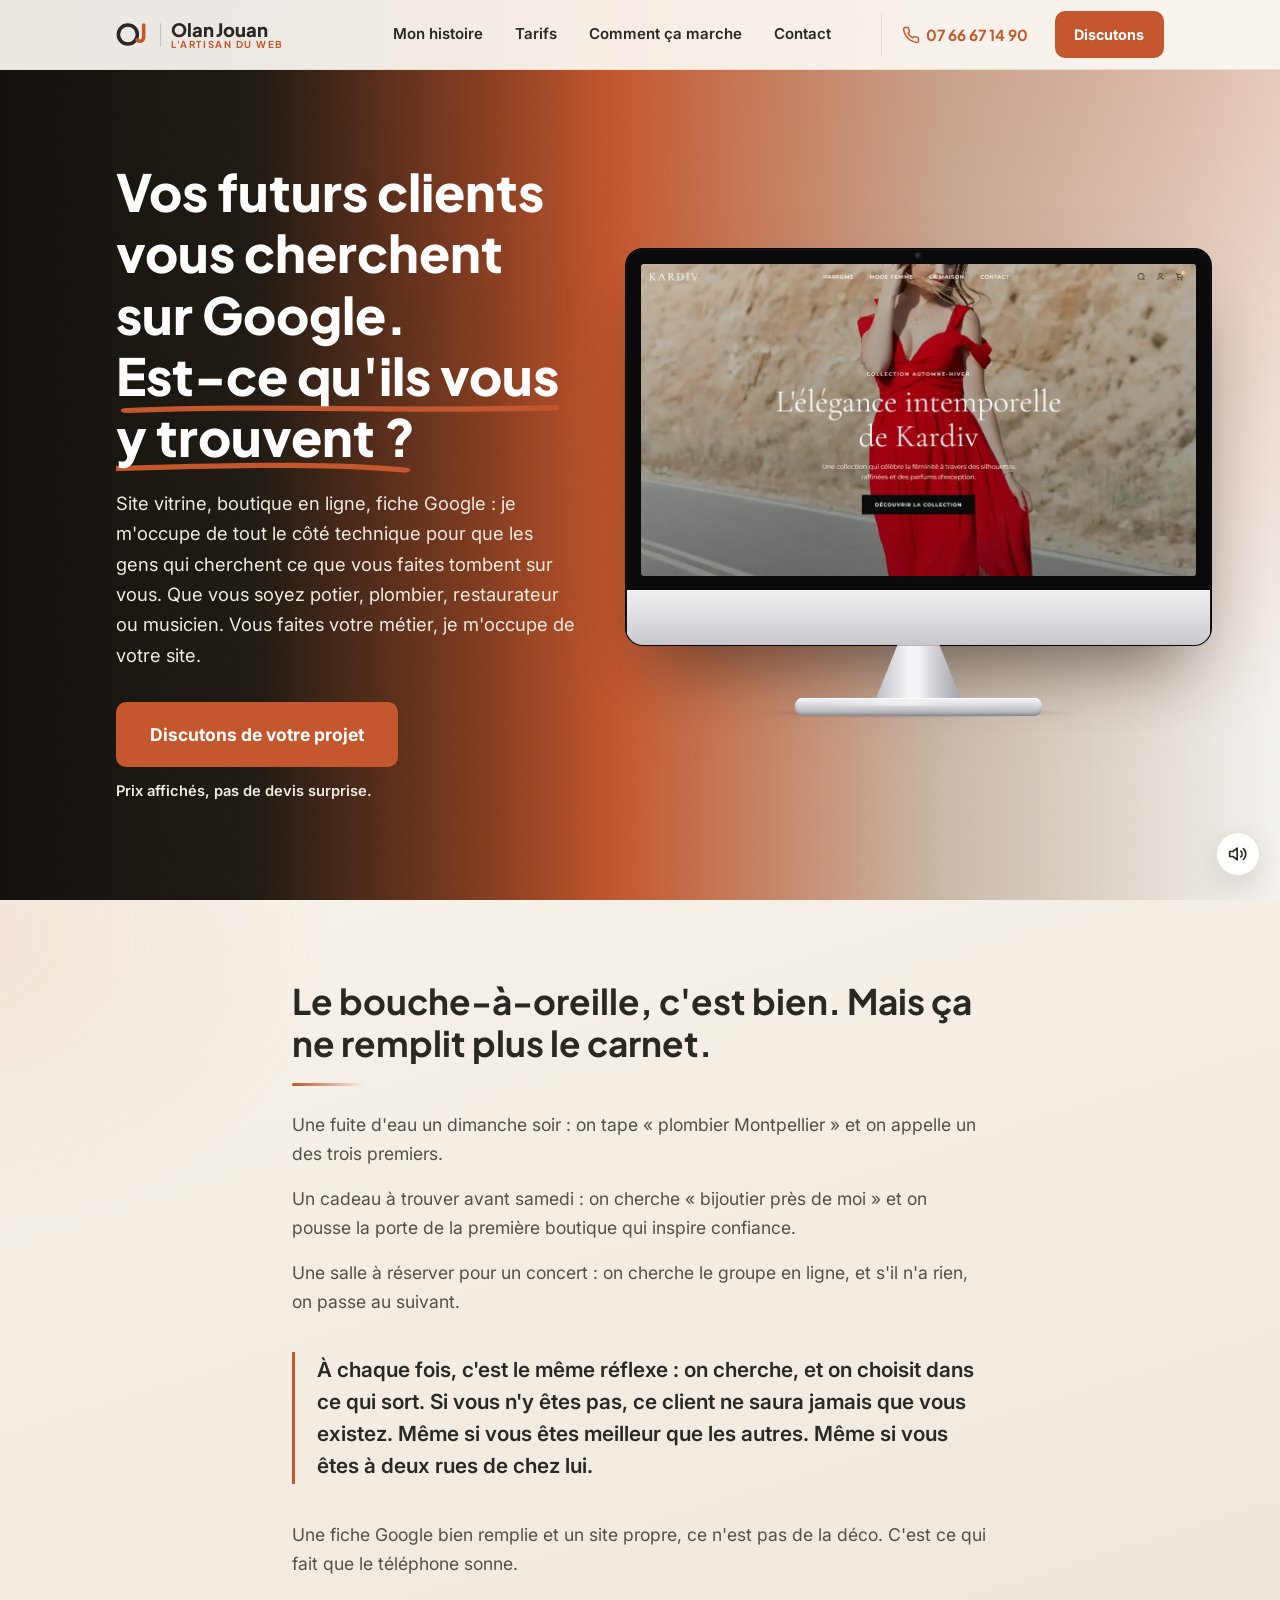
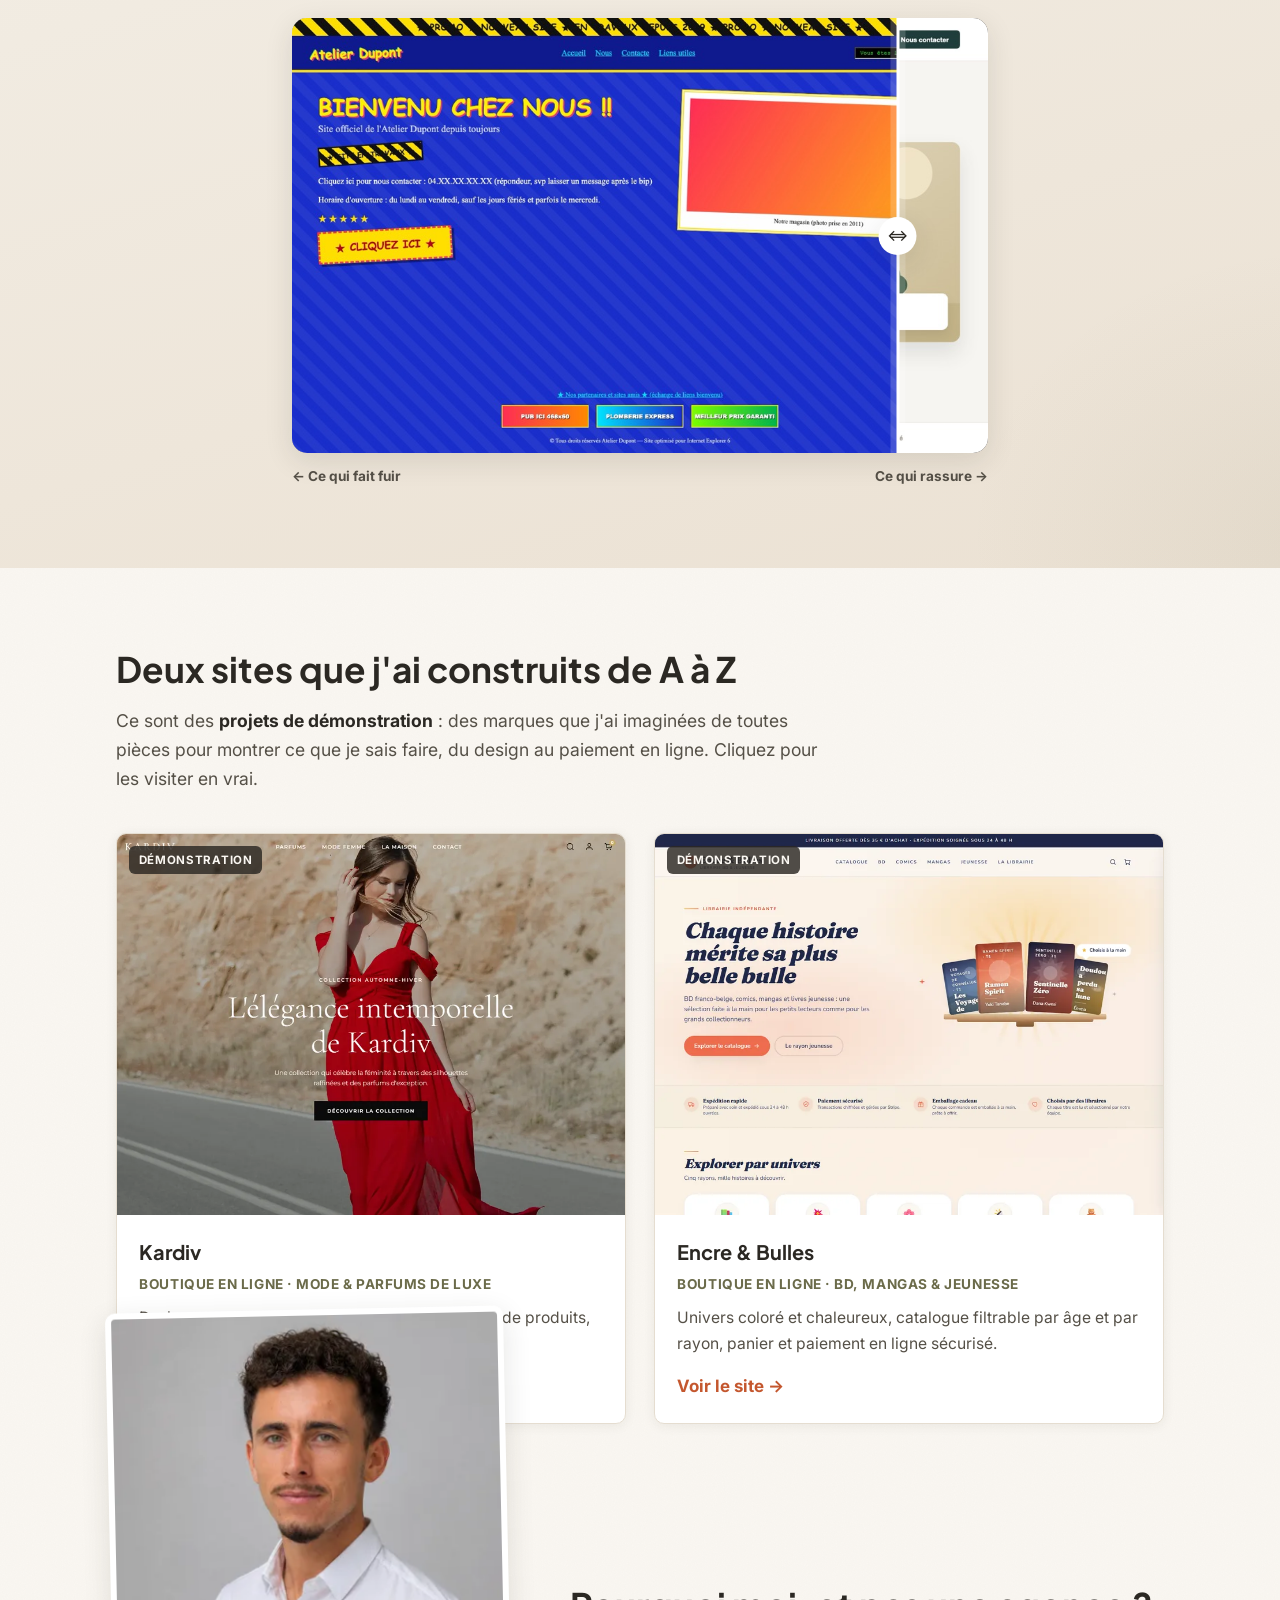
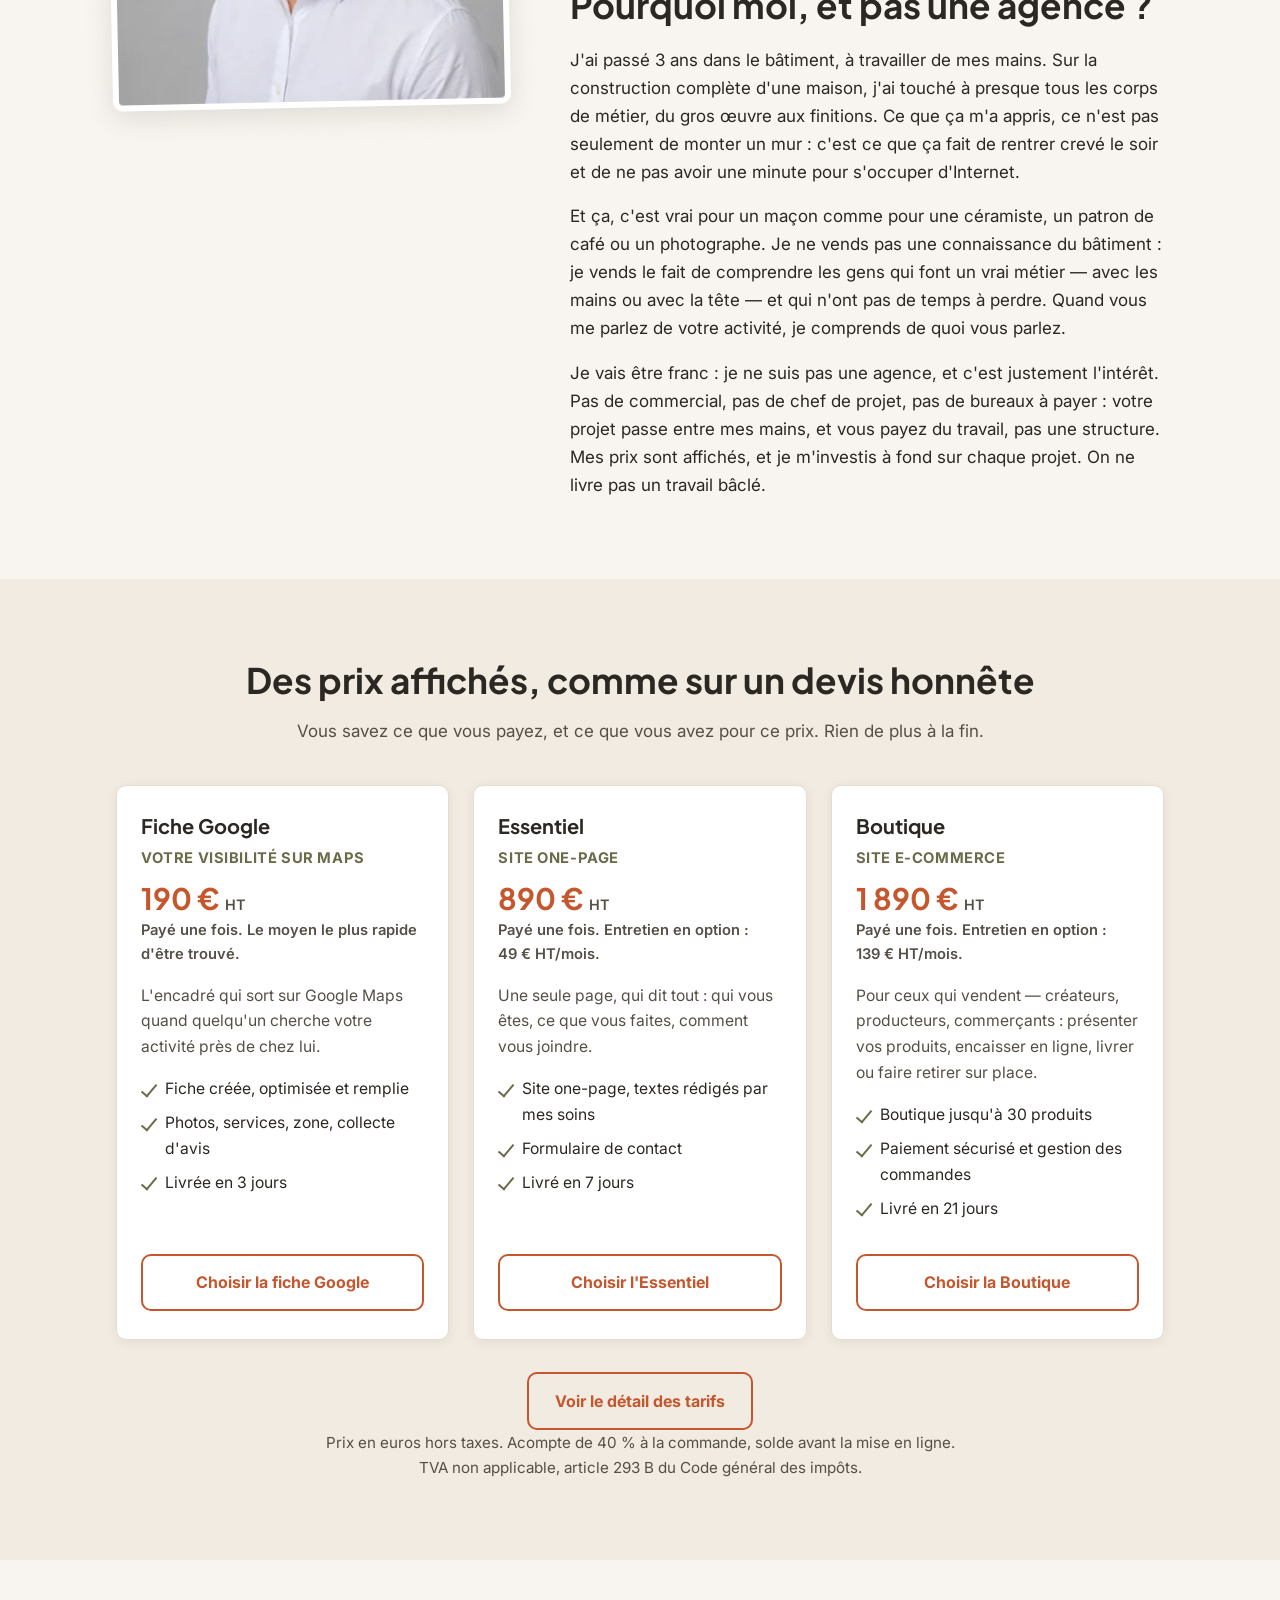
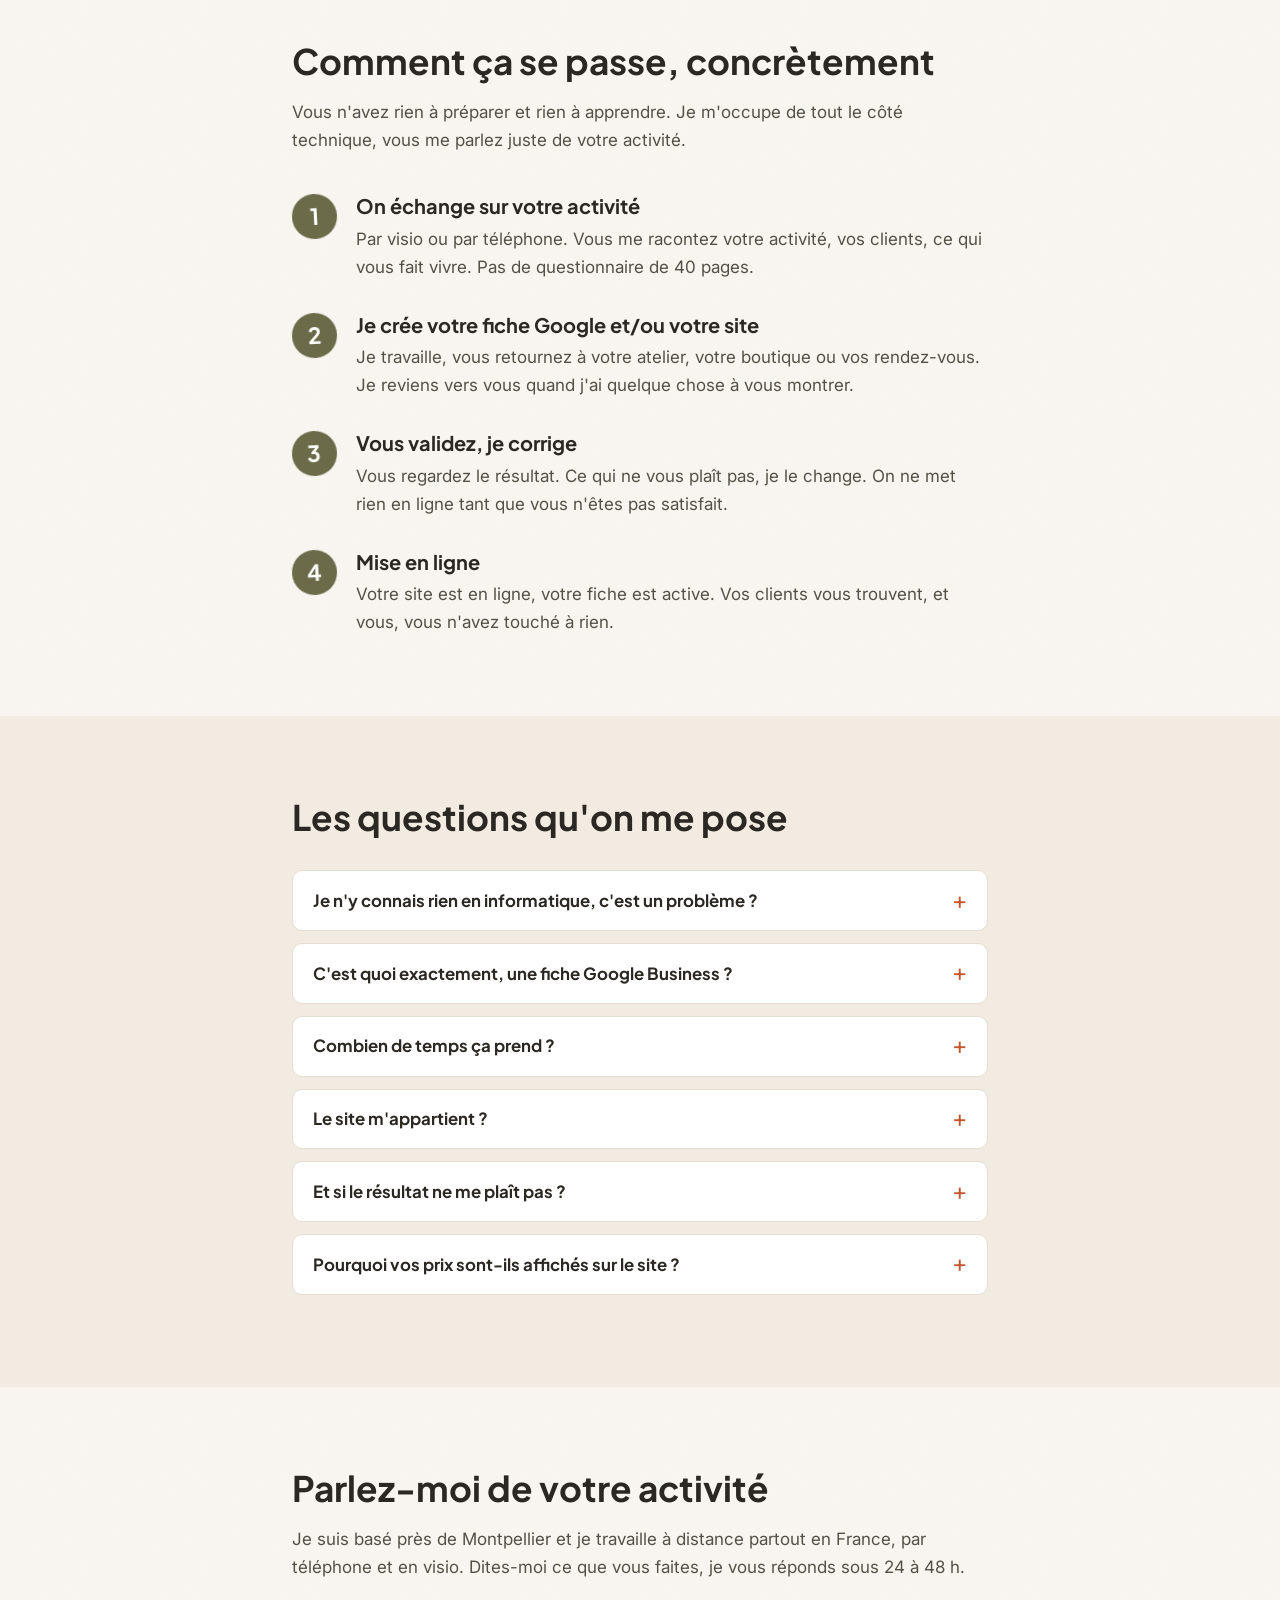
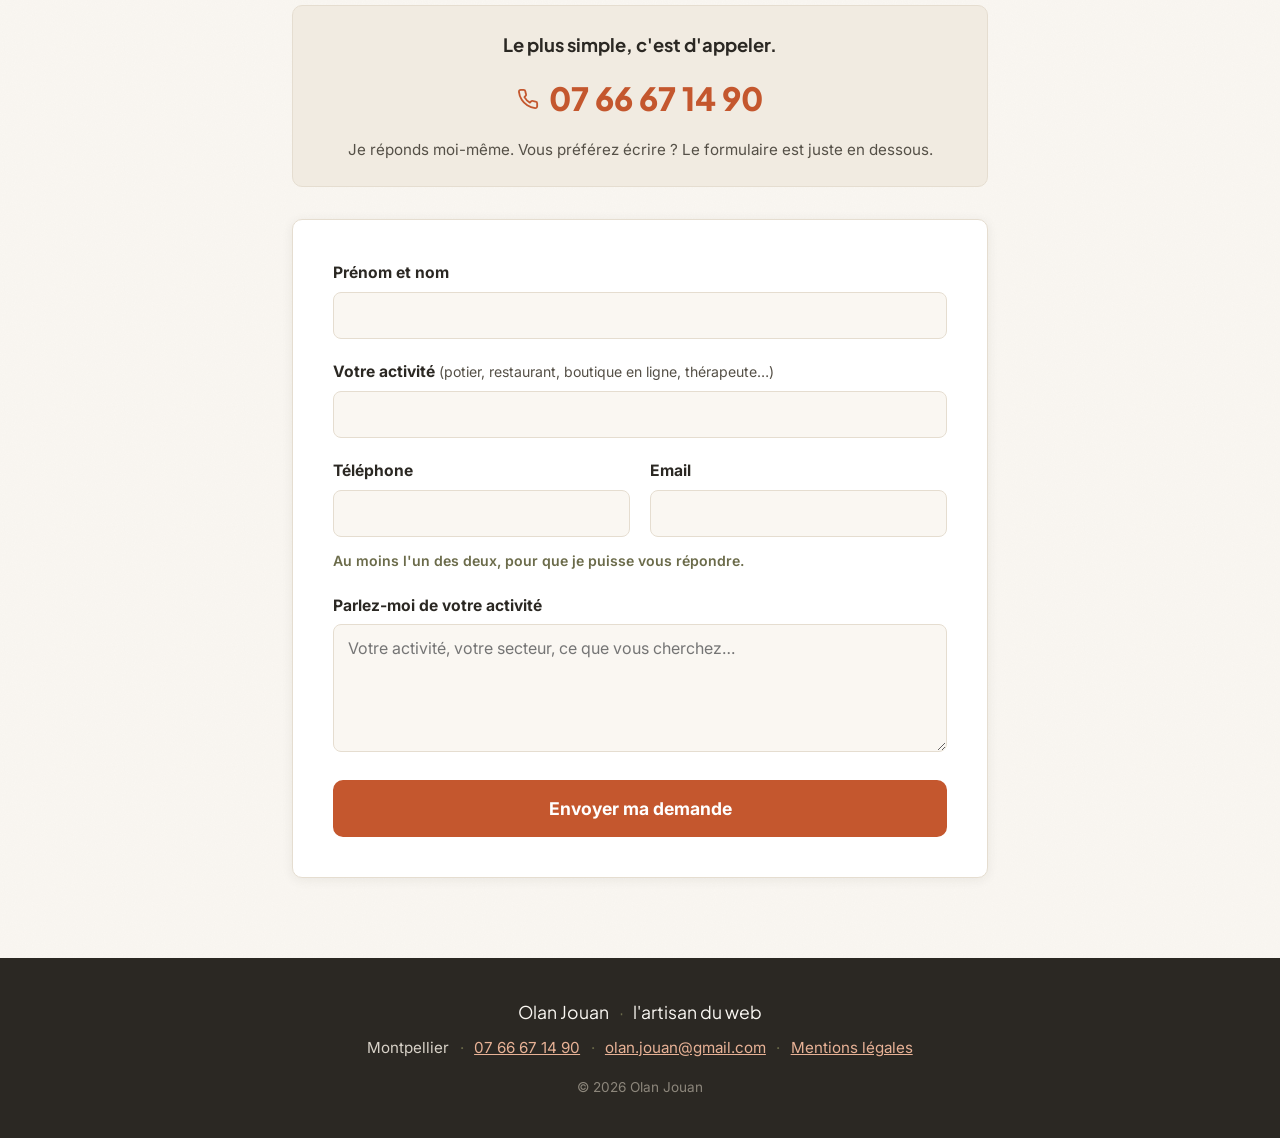
==== commit 560b8909: "Passer le prix de la fiche Google Business de 225 à 190 € HT Mise à jour à tous les endroits : carte" ====
--- a/index.html
+++ b/index.html
@@ -4,7 +4,7 @@
   <meta charset="UTF-8">
   <meta name="viewport" content="width=device-width, initial-scale=1.0">
   <title>Création de site internet et fiche Google · Montpellier · Olan Jouan</title>
-  <meta name="description" content="Site vitrine, boutique en ligne et fiche Google Business pour commerçants, créateurs, indépendants, artisans et artistes. Prix affichés dès 225 € HT. À Montpellier et à distance partout en France.">
+  <meta name="description" content="Site vitrine, boutique en ligne et fiche Google Business pour commerçants, créateurs, indépendants, artisans et artistes. Prix affichés dès 190 € HT. À Montpellier et à distance partout en France.">
   <meta name="google-site-verification" content="gSv6FmuHT23G8ekRBhavAZM5d-0LCRB6cdk0mfC-7Y0" />
   <link rel="canonical" href="https://olanjouan.fr/">
   <link rel="icon" type="image/svg+xml" href="images/favicon.svg">
@@ -64,7 +64,7 @@
         "name": "France"
       }
     ],
-    "priceRange": "225€ - 1890€"
+    "priceRange": "190€ - 1890€"
   }
   </script>
 
@@ -314,7 +314,7 @@
             <h3>Fiche Google</h3>
             <p class="carte-sous-titre">Votre visibilité sur Maps</p>
             <p class="carte-teaser-prix">
-              <span class="prix-plein">225&nbsp;€</span>
+              <span class="prix-plein">190&nbsp;€</span>
               <span class="carte-prix-detail">HT</span>
             </p>
             <p class="carte-teaser-mensuel">Payé une fois. Le moyen le plus rapide d'être trouvé.</p>
@@ -324,7 +324,7 @@
               <li>Photos, services, zone, collecte d'avis</li>
               <li>Livrée en 3 jours</li>
             </ul>
-            <a href="#contact" class="btn btn-carte" data-formule="Fiche Google Business – 225 € HT">Choisir la fiche Google</a>
+            <a href="#contact" class="btn btn-carte" data-formule="Fiche Google Business – 190 € HT">Choisir la fiche Google</a>
           </article>
 
           <article class="carte">
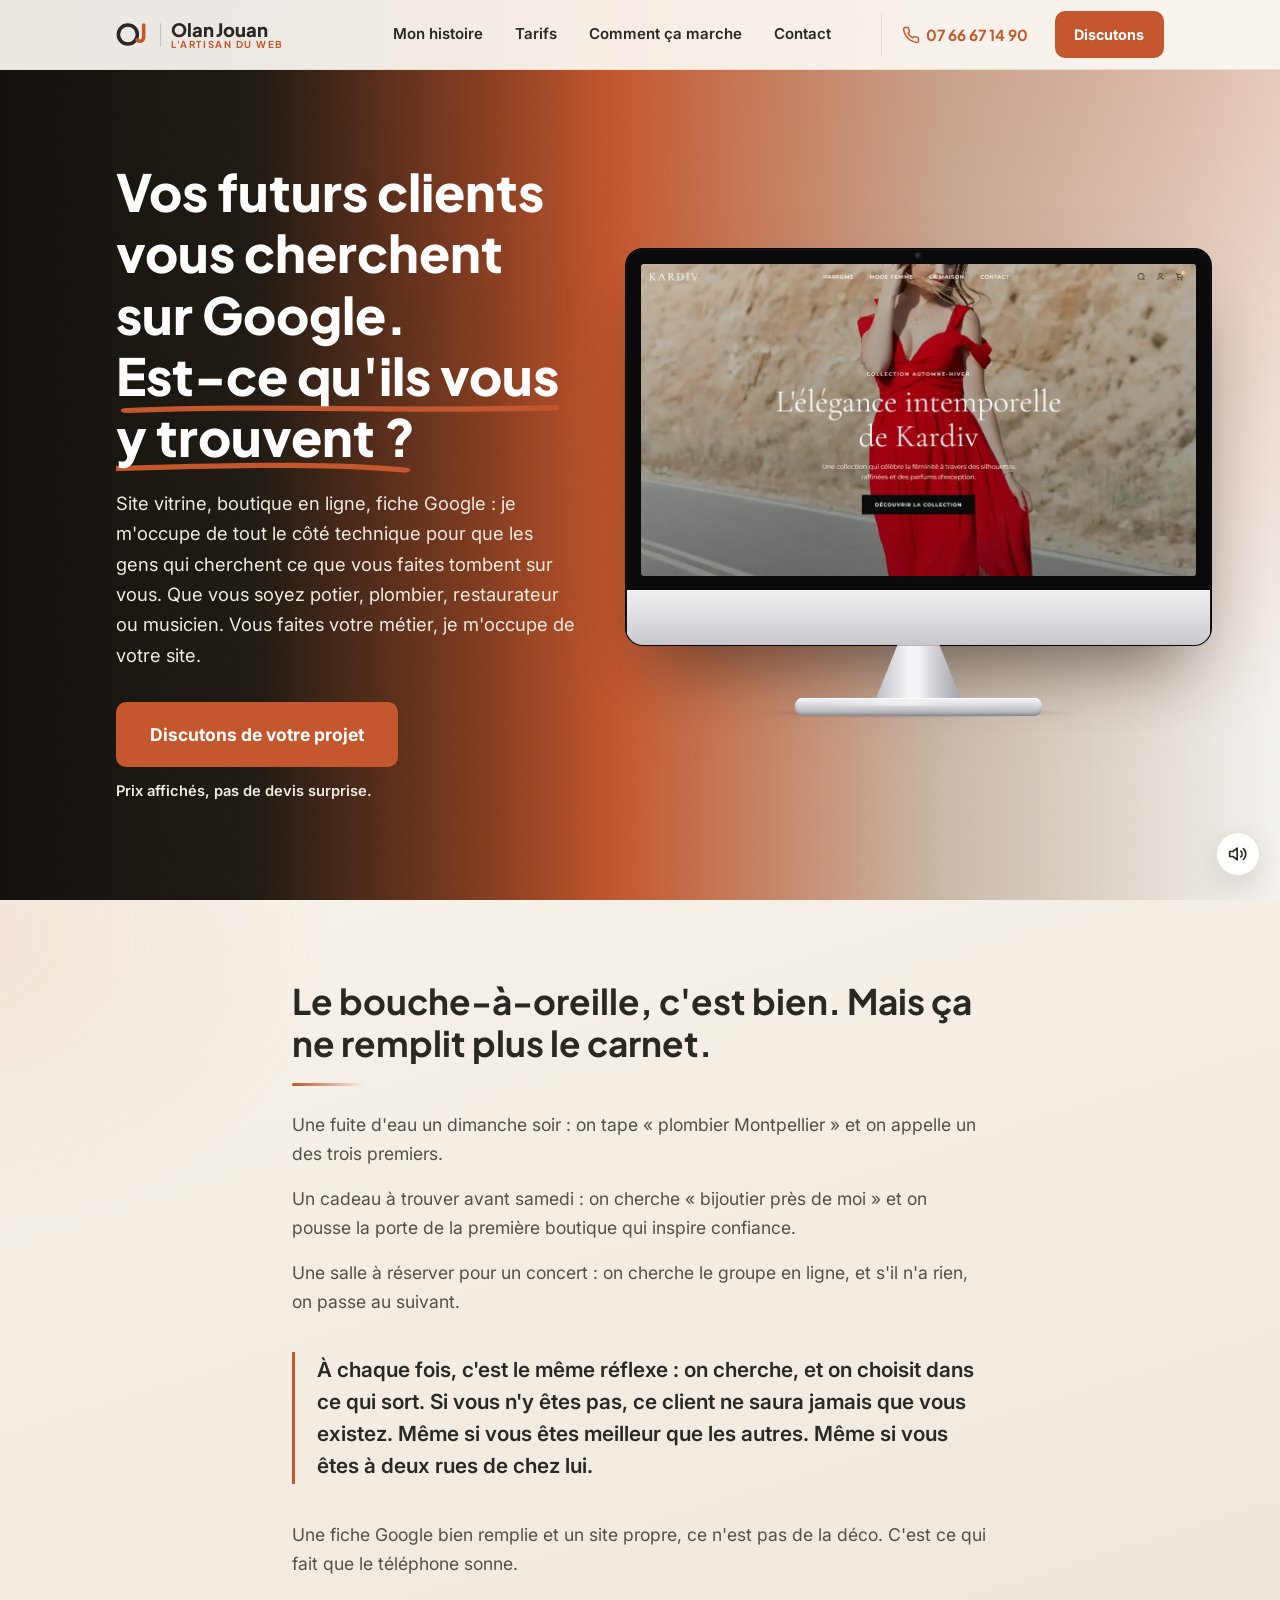
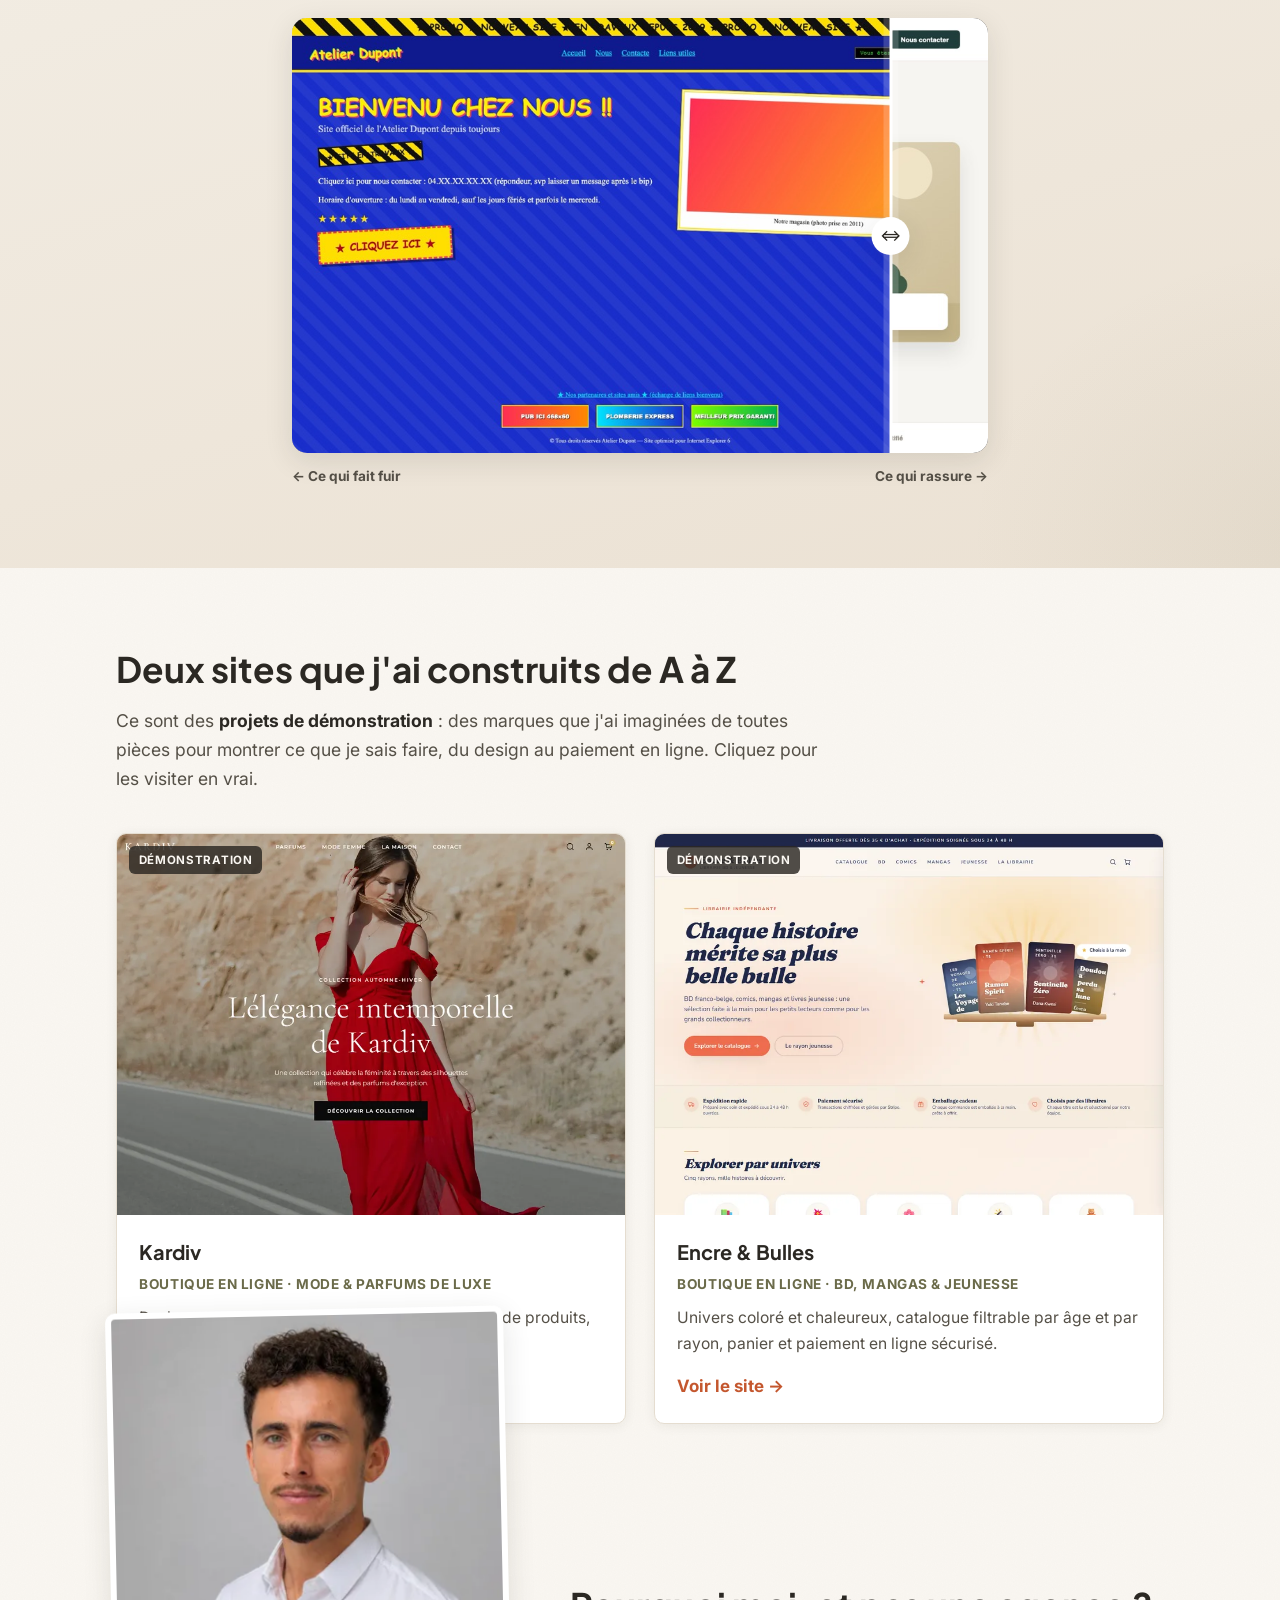
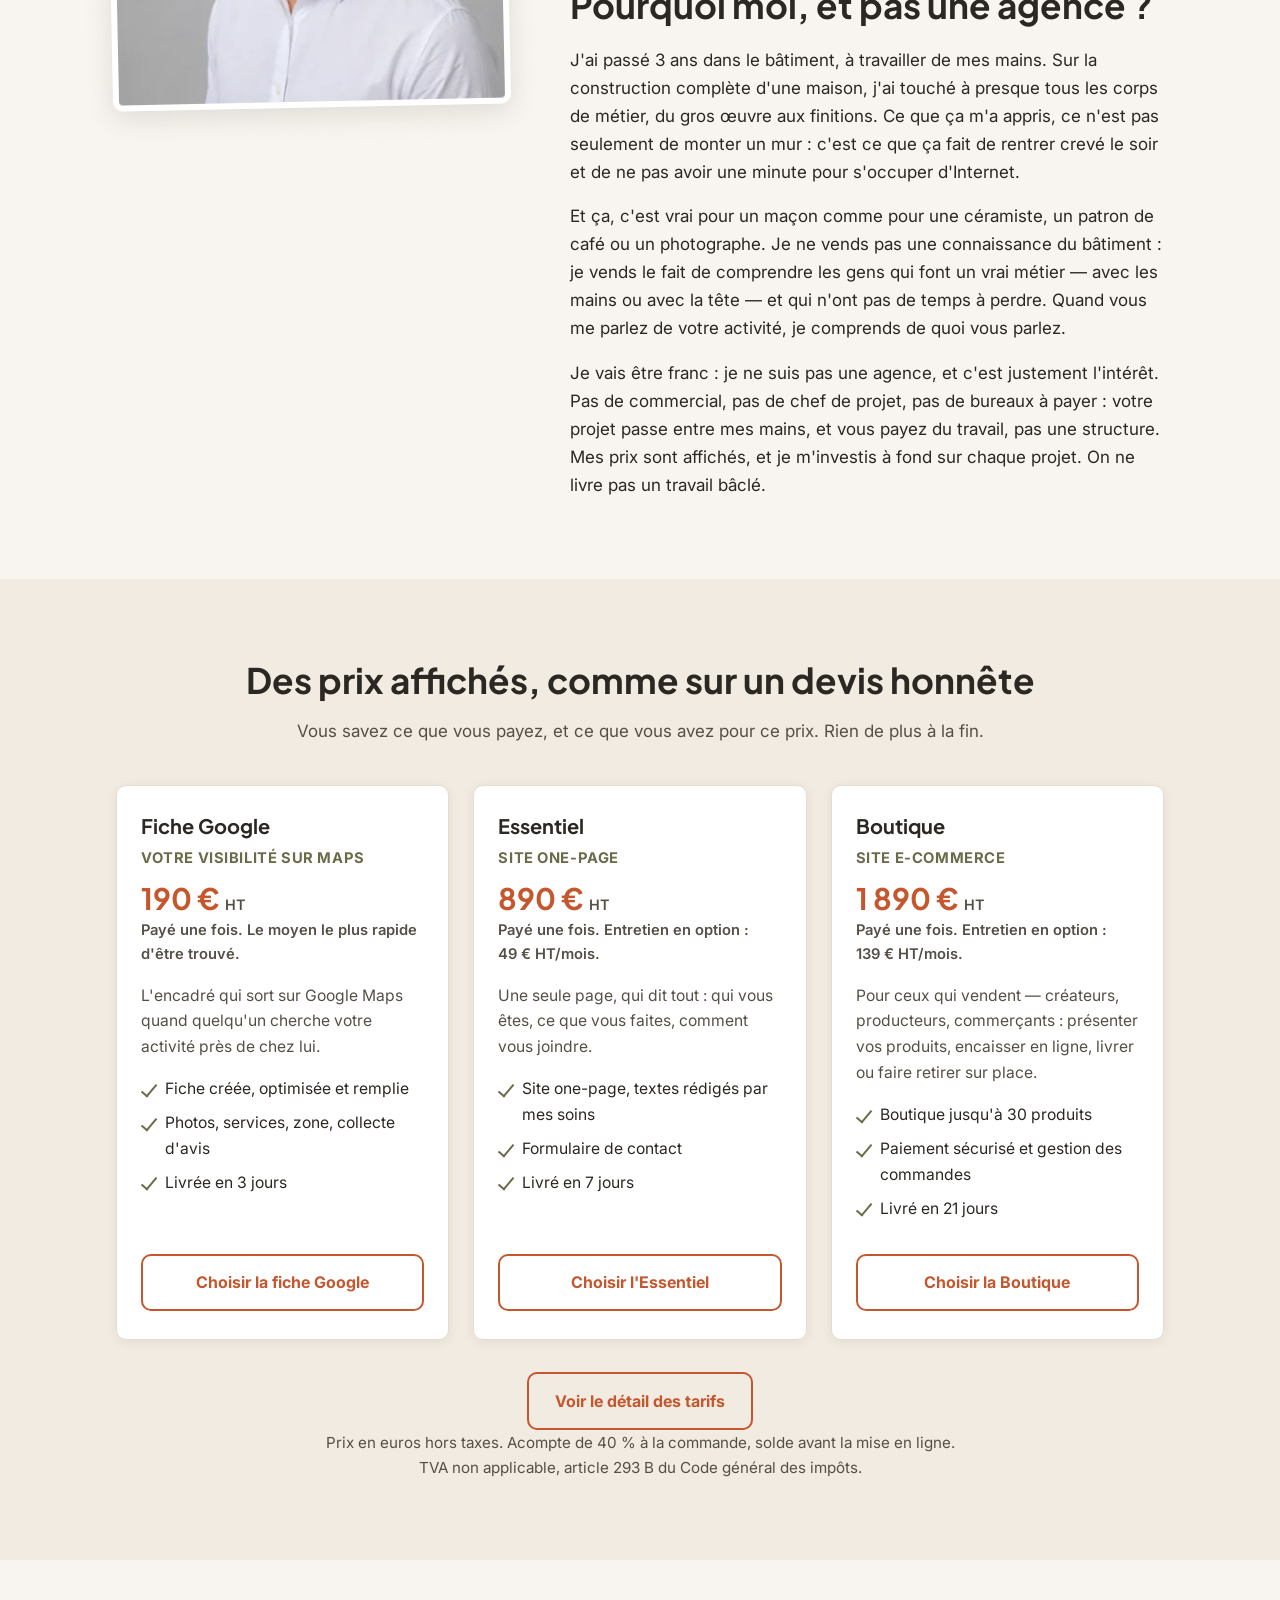
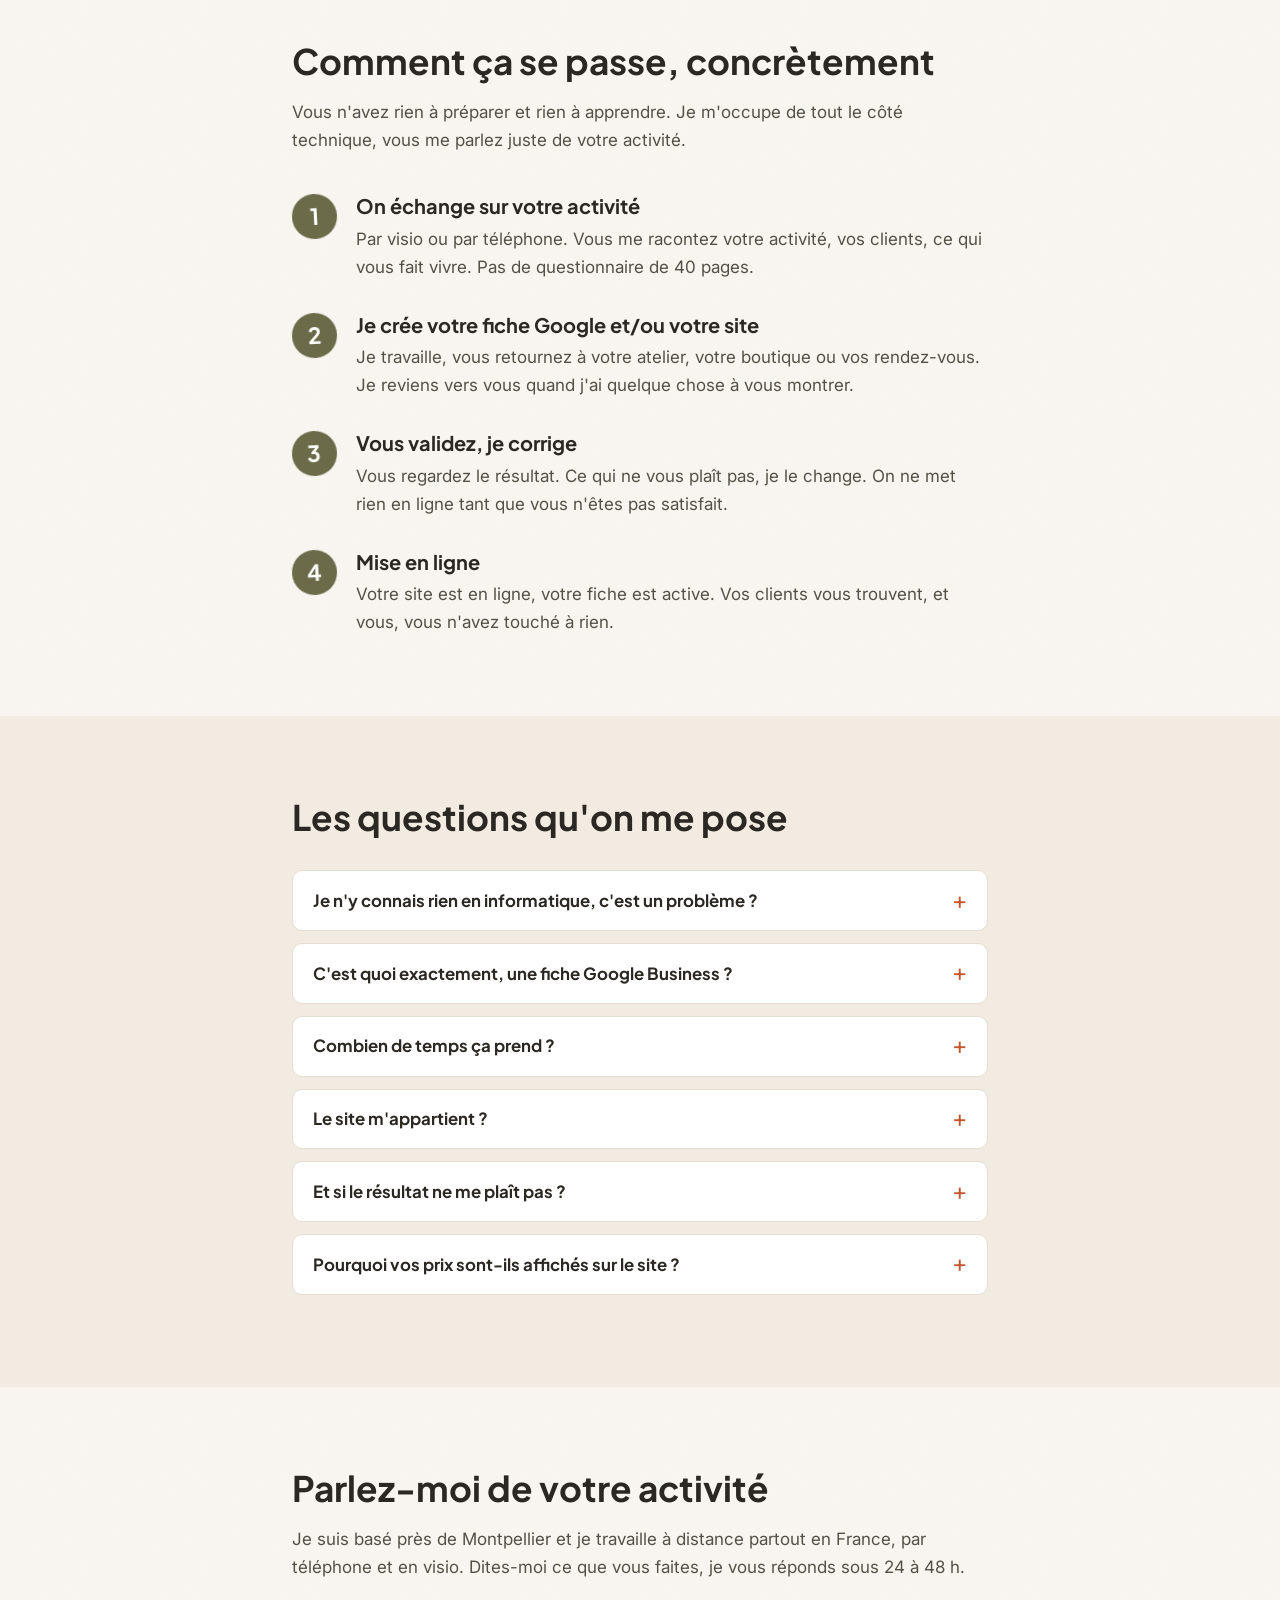
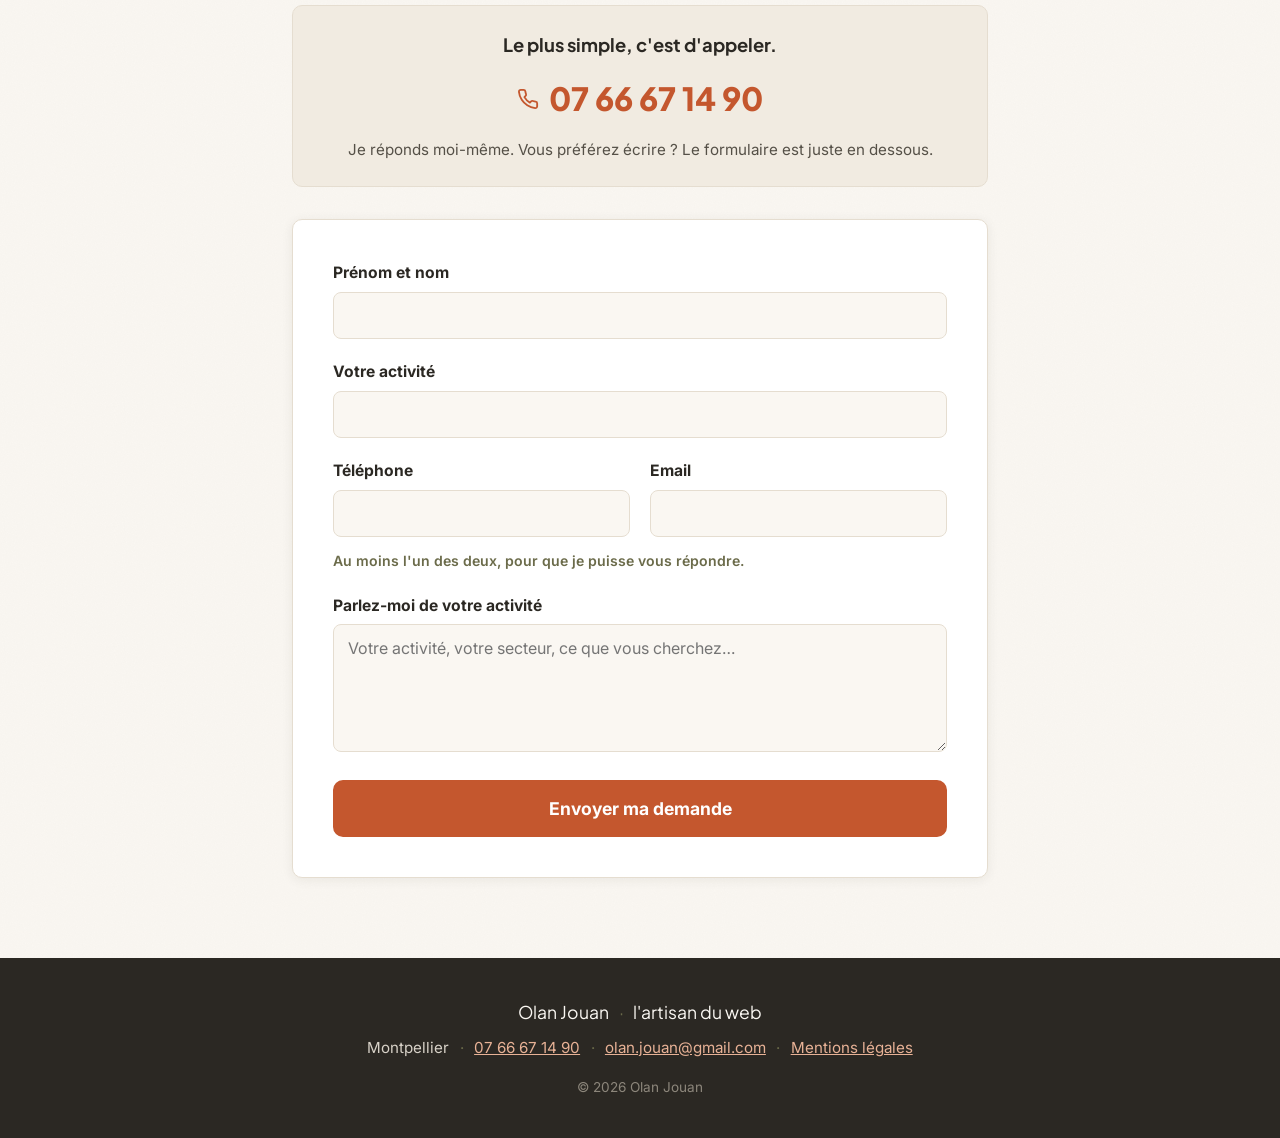
==== commit fee730ad: "Retire l'exemple de métiers dans le champ activité du formulaire Co-Authored-By: Claude Sonnet 5 <no" ====
--- a/index.html
+++ b/index.html
@@ -487,7 +487,7 @@
           </div>
 
           <div class="champ">
-            <label for="activite">Votre activité <span class="label-detail">(potier, restaurant, boutique en ligne, thérapeute…)</span></label>
+            <label for="activite">Votre activité</label>
             <input type="text" id="activite" name="activite" required>
             <svg class="champ-icone" viewBox="0 0 24 24" width="20" height="20" fill="none" stroke="currentColor" stroke-width="2.5" stroke-linecap="round" stroke-linejoin="round" aria-hidden="true"><path d="M20 6 9 17l-5-5"/></svg>
           </div>
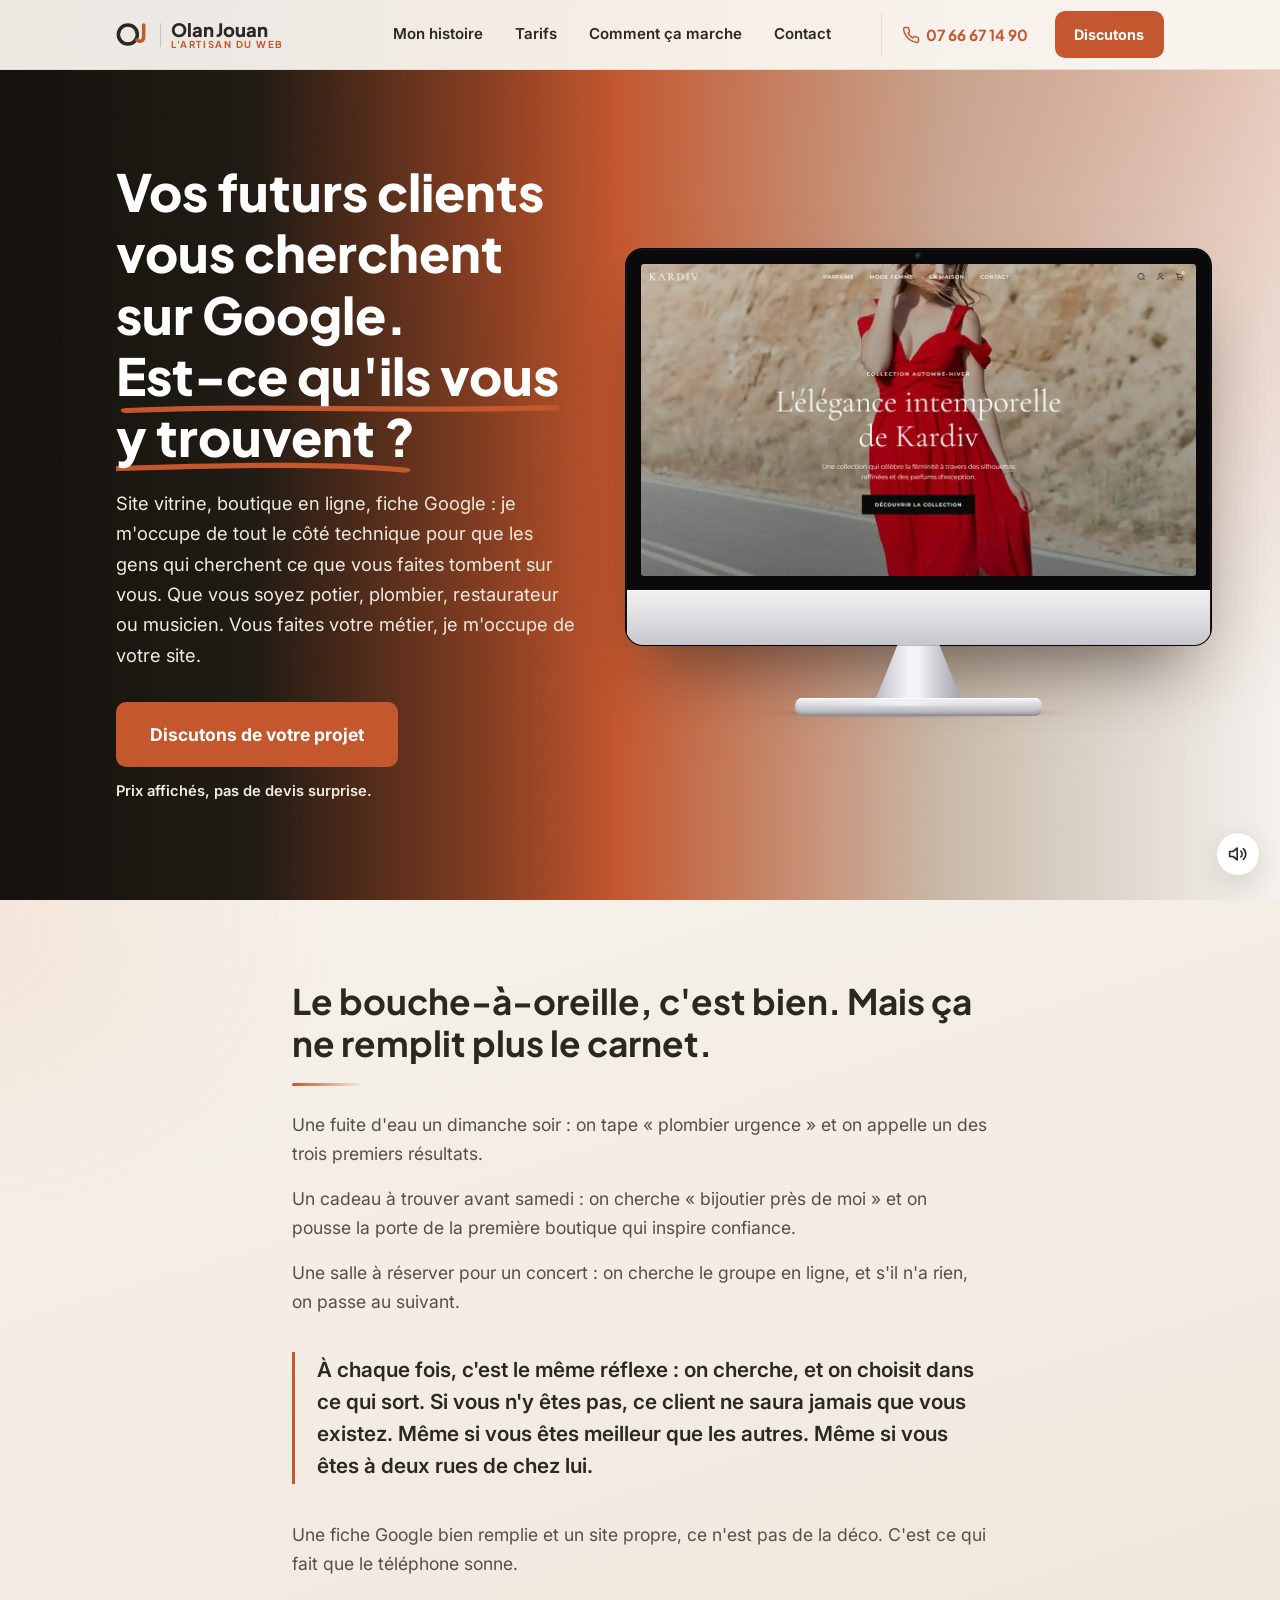
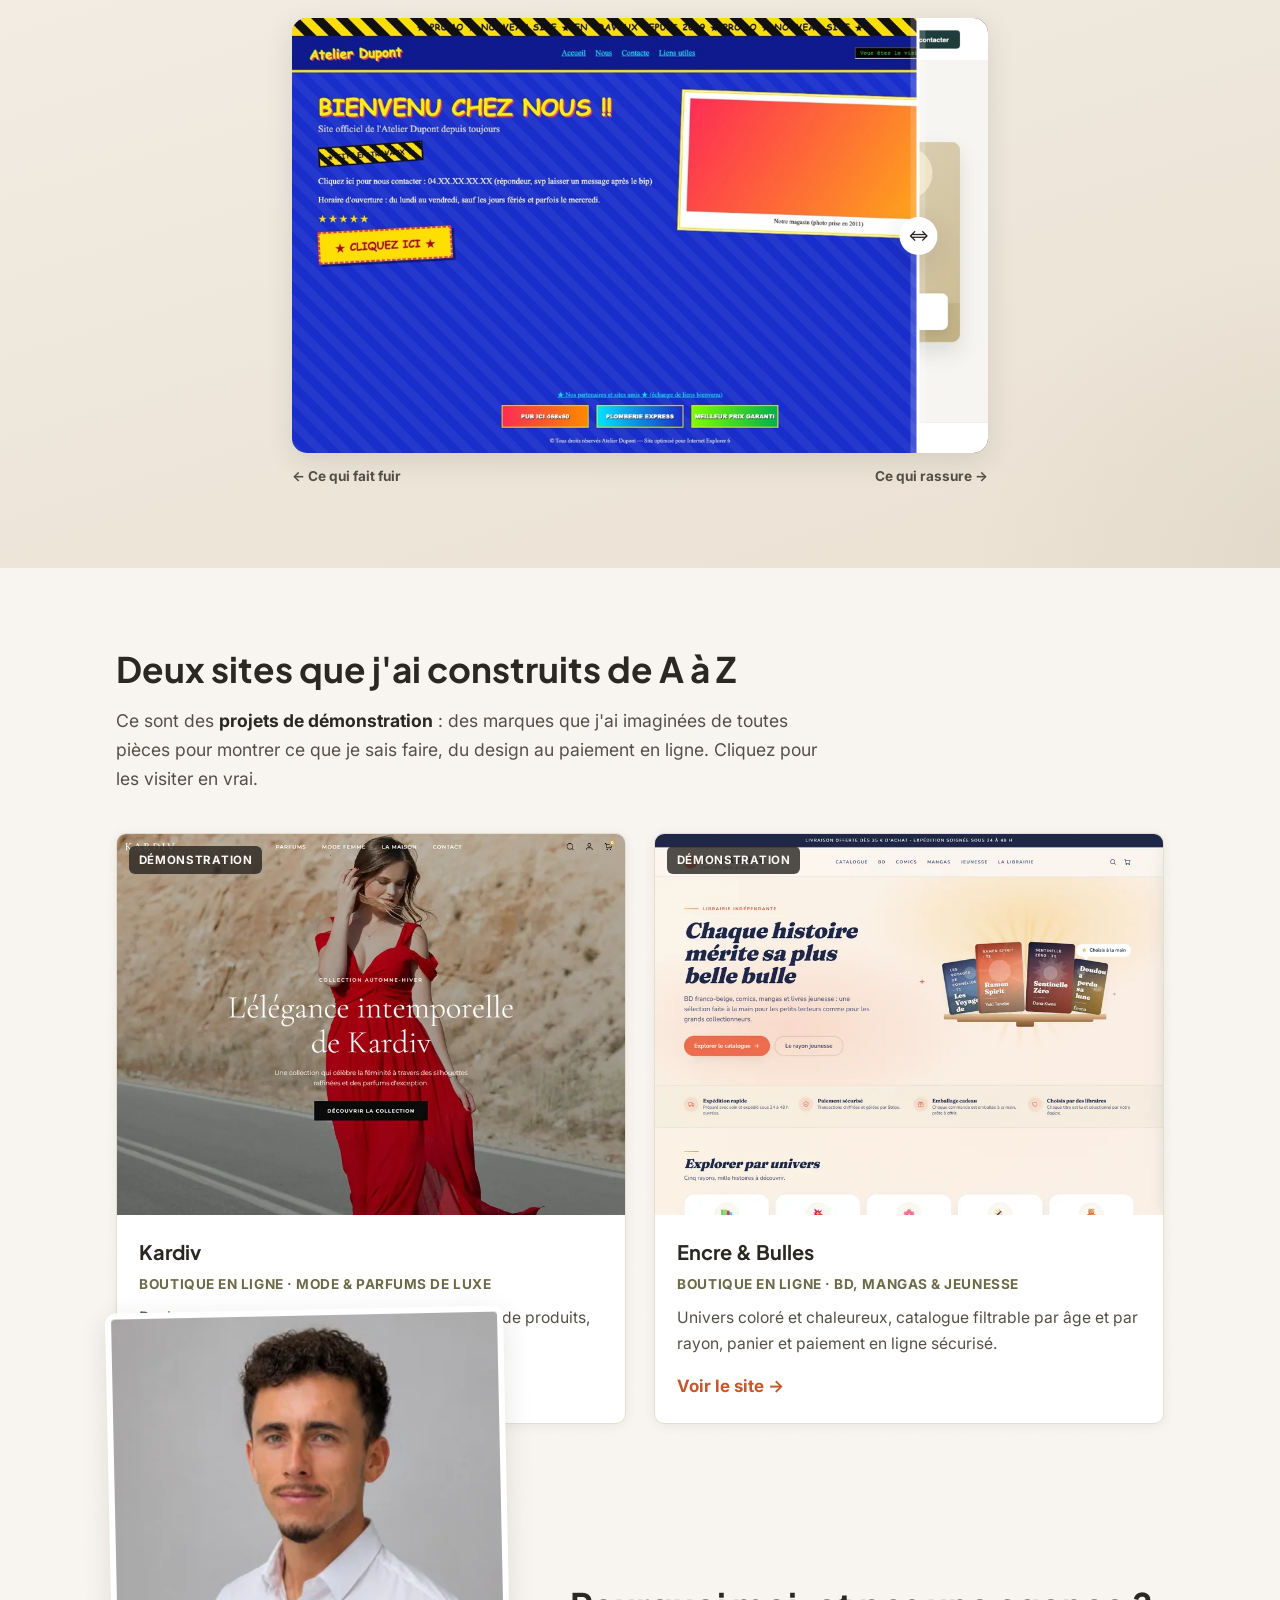
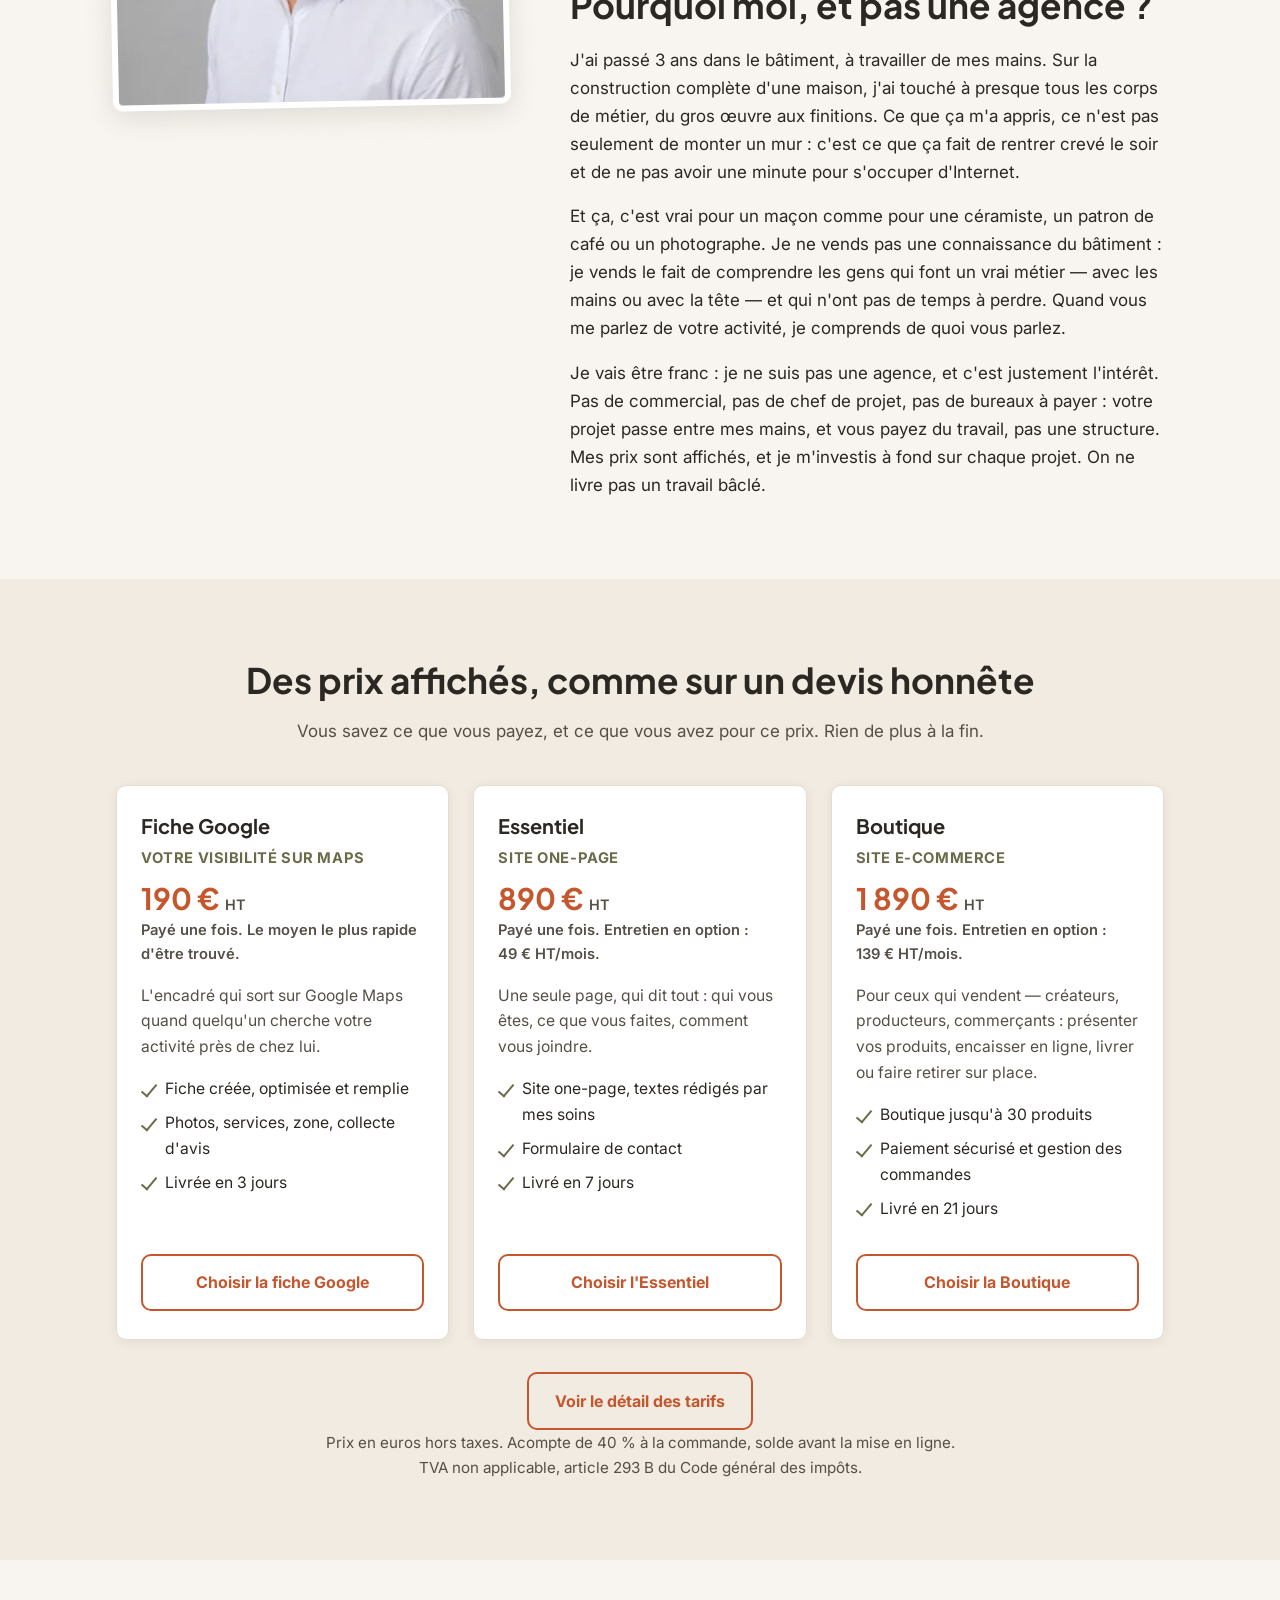
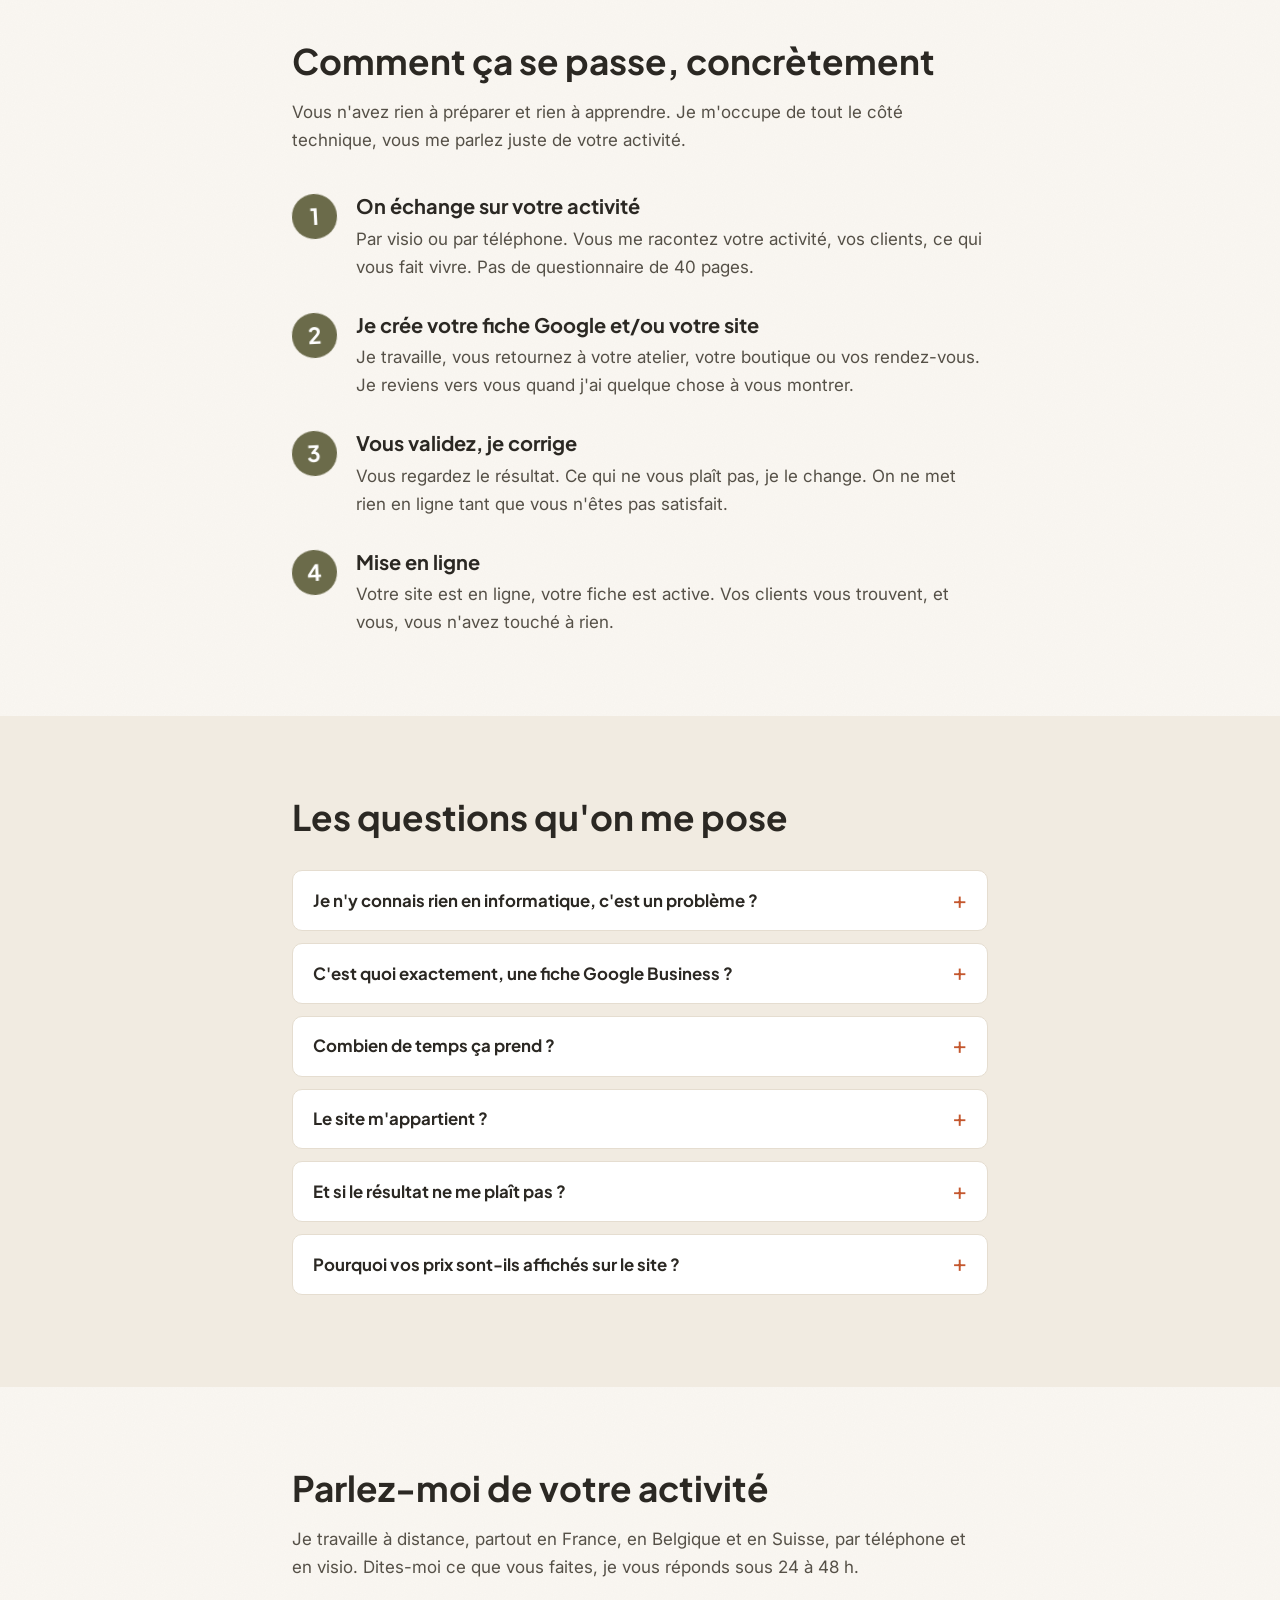
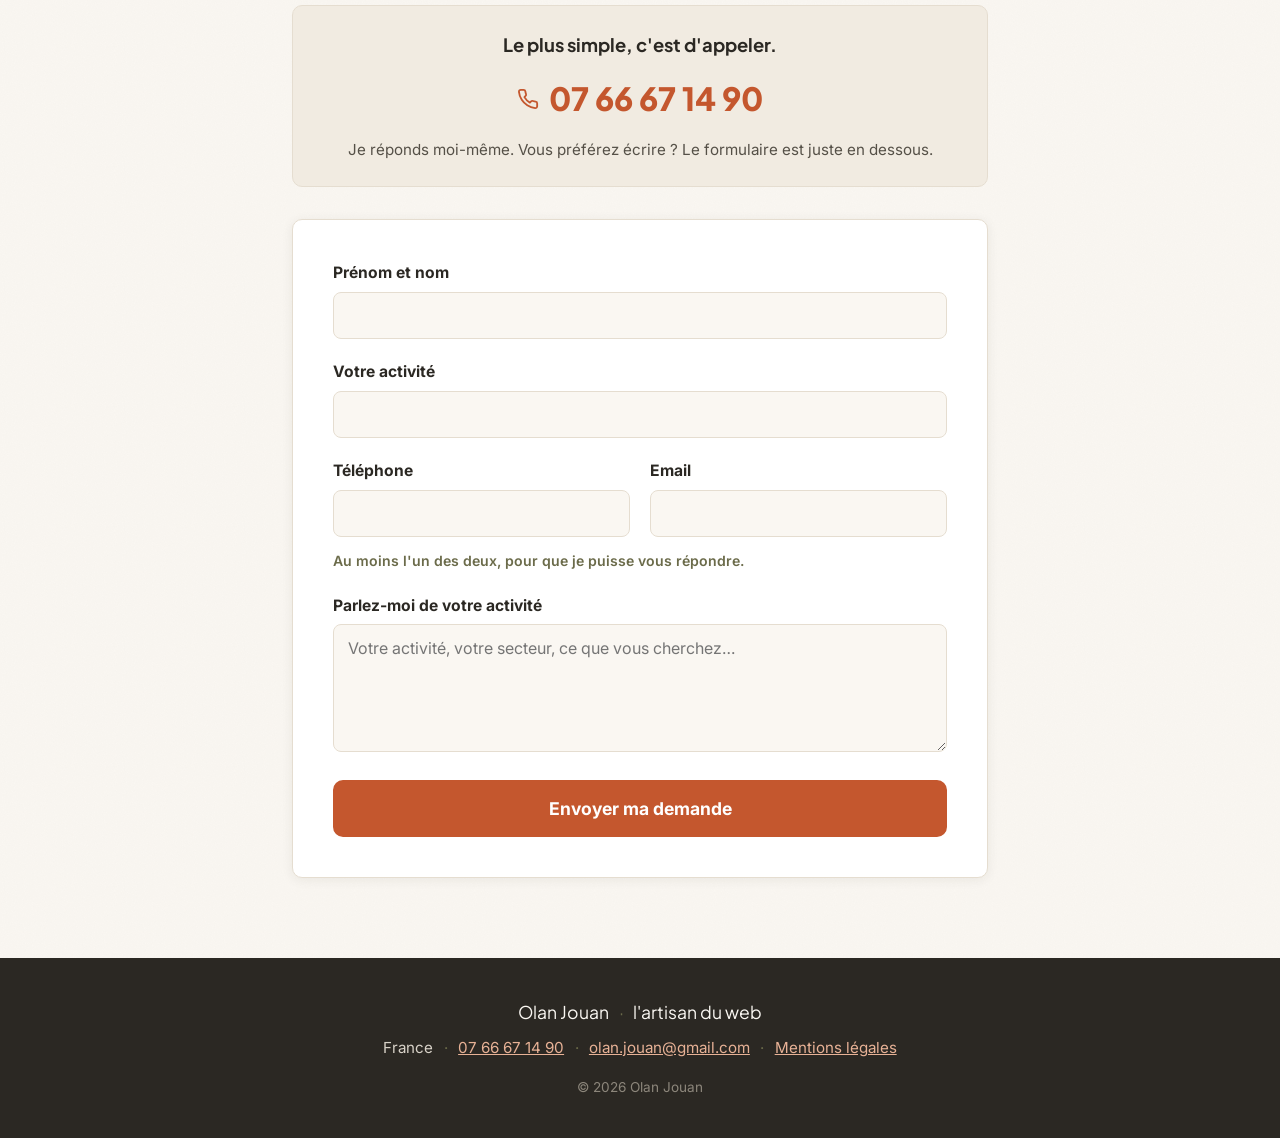
==== commit 49ebc06d: "Retirer toute mention de Montpellier du site Le site ne doit plus être perçu comme local à une ville" ====
--- a/index.html
+++ b/index.html
@@ -3,8 +3,8 @@
 <head>
   <meta charset="UTF-8">
   <meta name="viewport" content="width=device-width, initial-scale=1.0">
-  <title>Création de site internet et fiche Google · Montpellier · Olan Jouan</title>
-  <meta name="description" content="Site vitrine, boutique en ligne et fiche Google Business pour commerçants, créateurs, indépendants, artisans et artistes. Prix affichés dès 190 € HT. À Montpellier et à distance partout en France.">
+  <title>Création de site internet et fiche Google · Olan Jouan</title>
+  <meta name="description" content="Site vitrine, boutique en ligne et fiche Google Business pour commerçants, créateurs, indépendants, artisans et artistes. Prix affichés dès 190 € HT. Partout en France, en Belgique et en Suisse, à distance.">
   <meta name="google-site-verification" content="gSv6FmuHT23G8ekRBhavAZM5d-0LCRB6cdk0mfC-7Y0" />
   <link rel="canonical" href="https://olanjouan.fr/">
   <link rel="icon" type="image/svg+xml" href="images/favicon.svg">
@@ -15,7 +15,7 @@
   <meta property="og:type" content="website">
   <meta property="og:locale" content="fr_FR">
   <meta property="og:title" content="Olan Jouan · L'artisan du web">
-  <meta property="og:description" content="Site vitrine, boutique en ligne et fiche Google Business pour commerçants, créateurs, indépendants et artistes. Prix affichés, mots simples. Montpellier et à distance partout en France.">
+  <meta property="og:description" content="Site vitrine, boutique en ligne et fiche Google Business pour commerçants, créateurs, indépendants et artistes. Prix affichés, mots simples. Partout en France, en Belgique et en Suisse, à distance.">
   <meta property="og:url" content="https://olanjouan.fr/">
   <meta property="og:image" content="https://olanjouan.fr/images/apercu-partage-2026.jpg">
   <meta property="og:image:type" content="image/jpeg">
@@ -56,12 +56,16 @@
     },
     "areaServed": [
       {
-        "@type": "City",
-        "name": "Montpellier"
-      },
-      {
         "@type": "Country",
         "name": "France"
+      },
+      {
+        "@type": "Country",
+        "name": "Belgique"
+      },
+      {
+        "@type": "Country",
+        "name": "Suisse"
       }
     ],
     "priceRange": "190€ - 1890€"
@@ -201,7 +205,7 @@
       <div class="conteneur conteneur-etroit">
         <h2>Le bouche-à-oreille, c'est bien. Mais ça ne remplit plus le carnet.</h2>
         <p>
-          Une fuite d'eau un dimanche soir&nbsp;: on tape «&nbsp;plombier Montpellier&nbsp;» et on appelle un des trois premiers.
+          Une fuite d'eau un dimanche soir&nbsp;: on tape «&nbsp;plombier urgence&nbsp;» et on appelle un des trois premiers résultats.
         </p>
         <p>
           Un cadeau à trouver avant samedi&nbsp;: on cherche «&nbsp;bijoutier près de moi&nbsp;» et on pousse la porte de la première boutique qui inspire confiance.
@@ -456,7 +460,7 @@
     <section class="contact" id="contact">
       <div class="conteneur conteneur-etroit">
         <h2>Parlez-moi de votre activité</h2>
-        <p class="contact-intro">Je suis basé près de Montpellier et je travaille à distance partout en France, par téléphone et en visio. Dites-moi ce que vous faites, je vous réponds sous 24 à 48&nbsp;h.</p>
+        <p class="contact-intro">Je travaille à distance, partout en France, en Belgique et en Suisse, par téléphone et en visio. Dites-moi ce que vous faites, je vous réponds sous 24 à 48&nbsp;h.</p>
 
         <div class="contact-appel">
           <p class="contact-appel-texte">Le plus simple, c'est d'appeler.</p>
@@ -524,7 +528,7 @@
     <div class="conteneur">
       <p class="footer-nom">Olan Jouan <span class="footer-sep">·</span> l'artisan du web</p>
       <p class="footer-infos">
-        Montpellier
+        France
         <span class="footer-sep">·</span>
         <a href="tel:+33766671490">07&nbsp;66&nbsp;67&nbsp;14&nbsp;90</a>
         <span class="footer-sep">·</span>
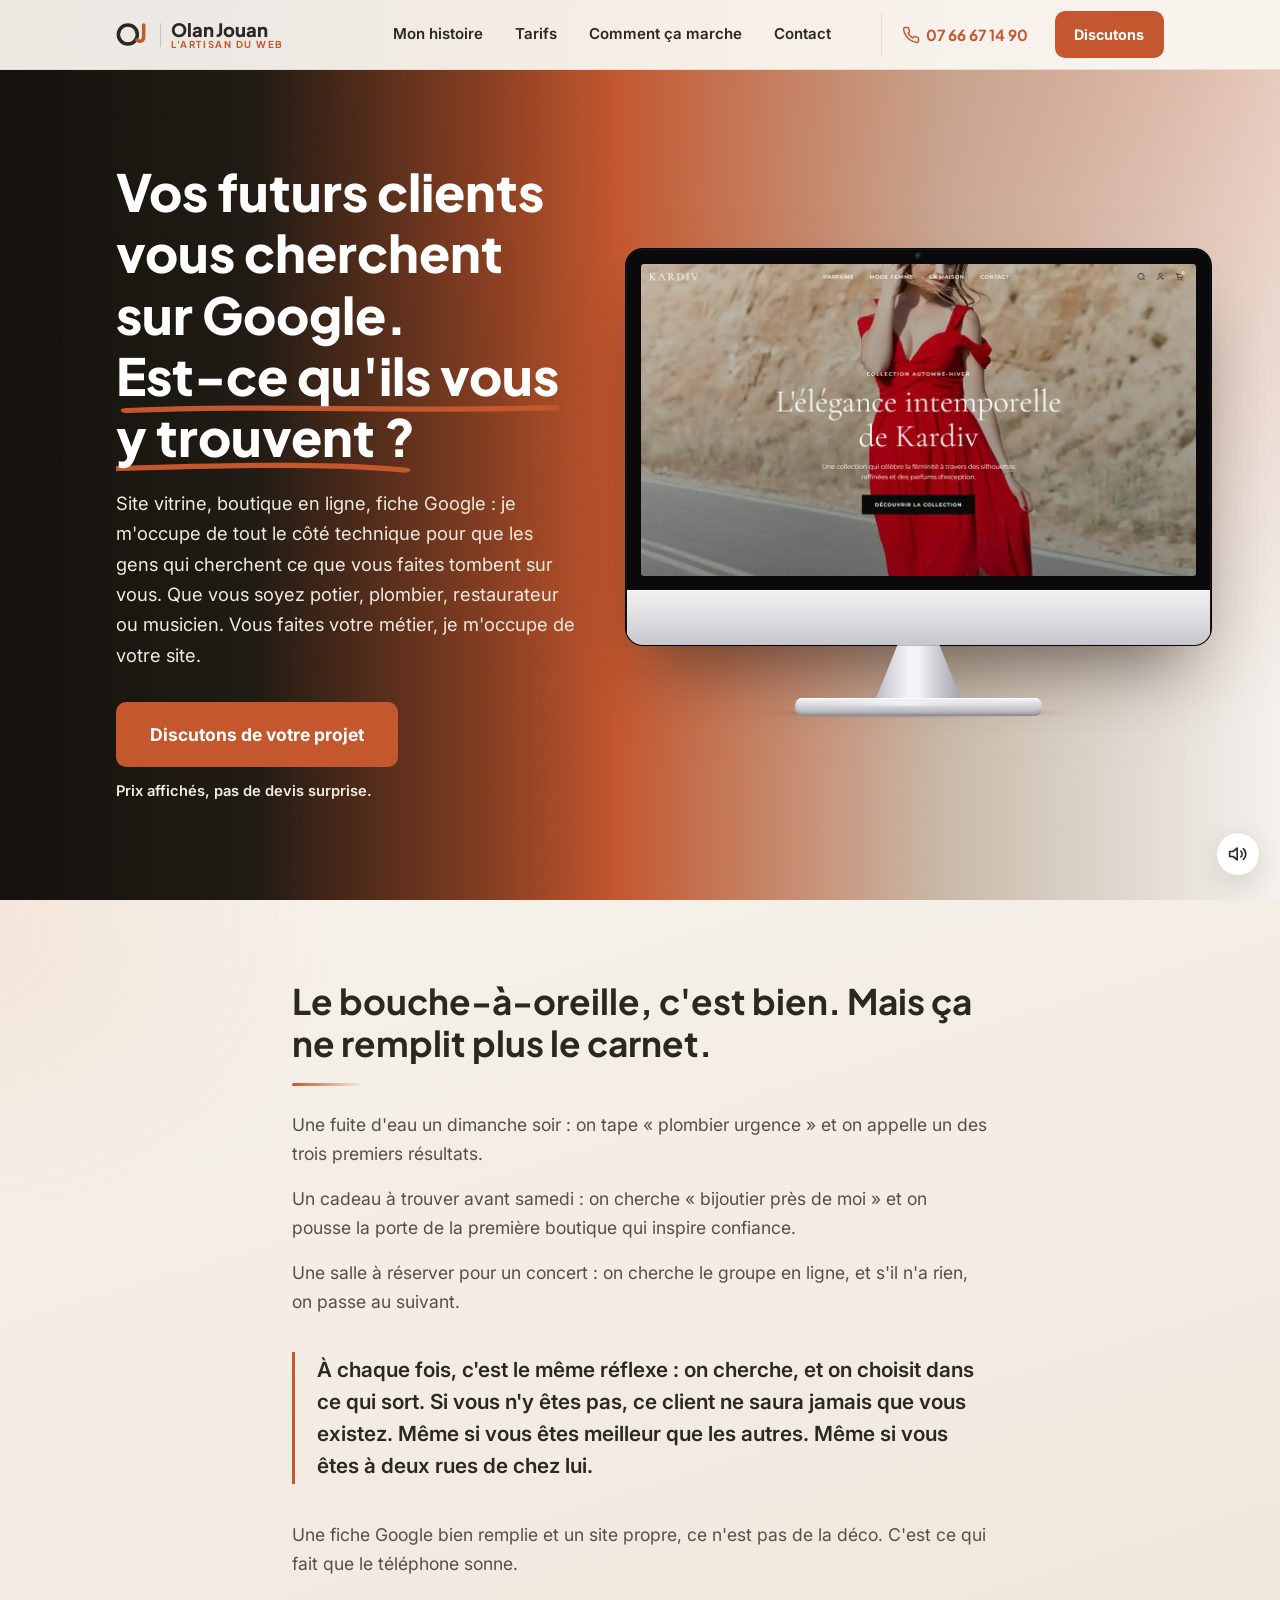
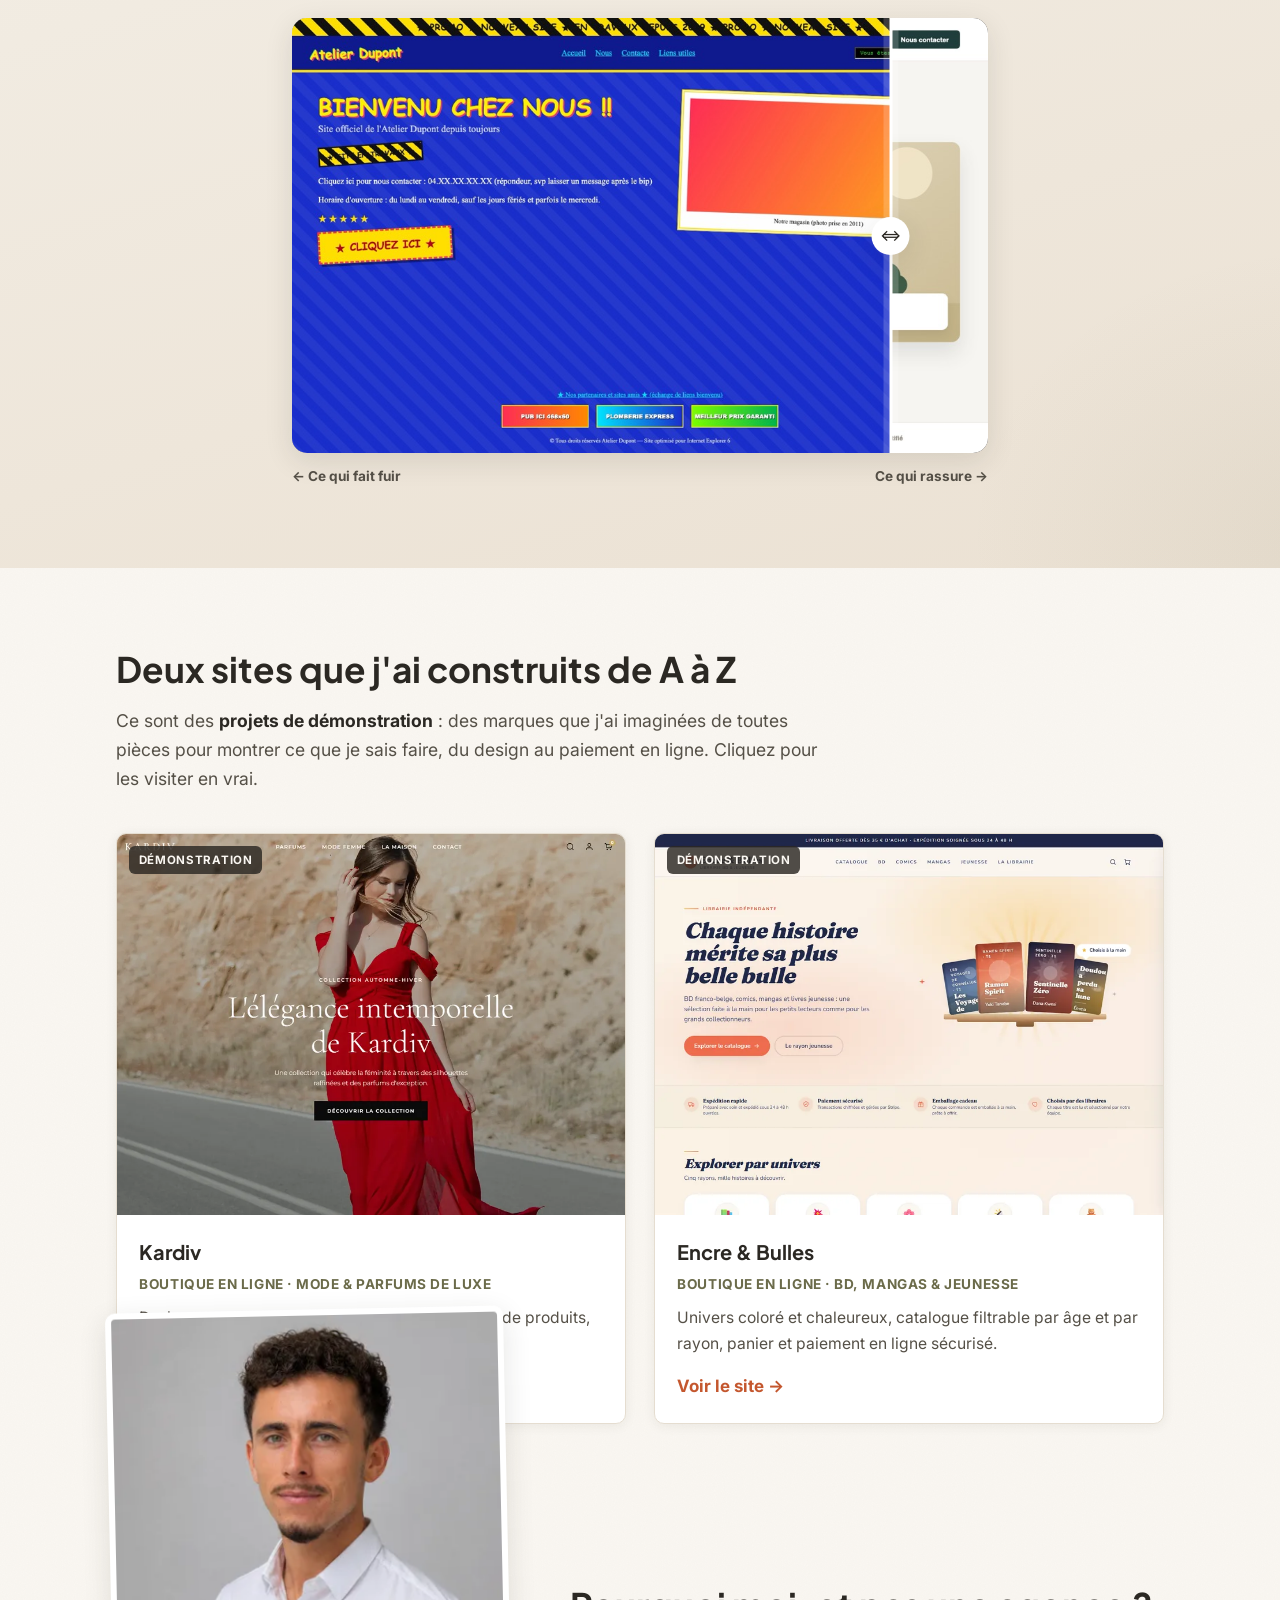
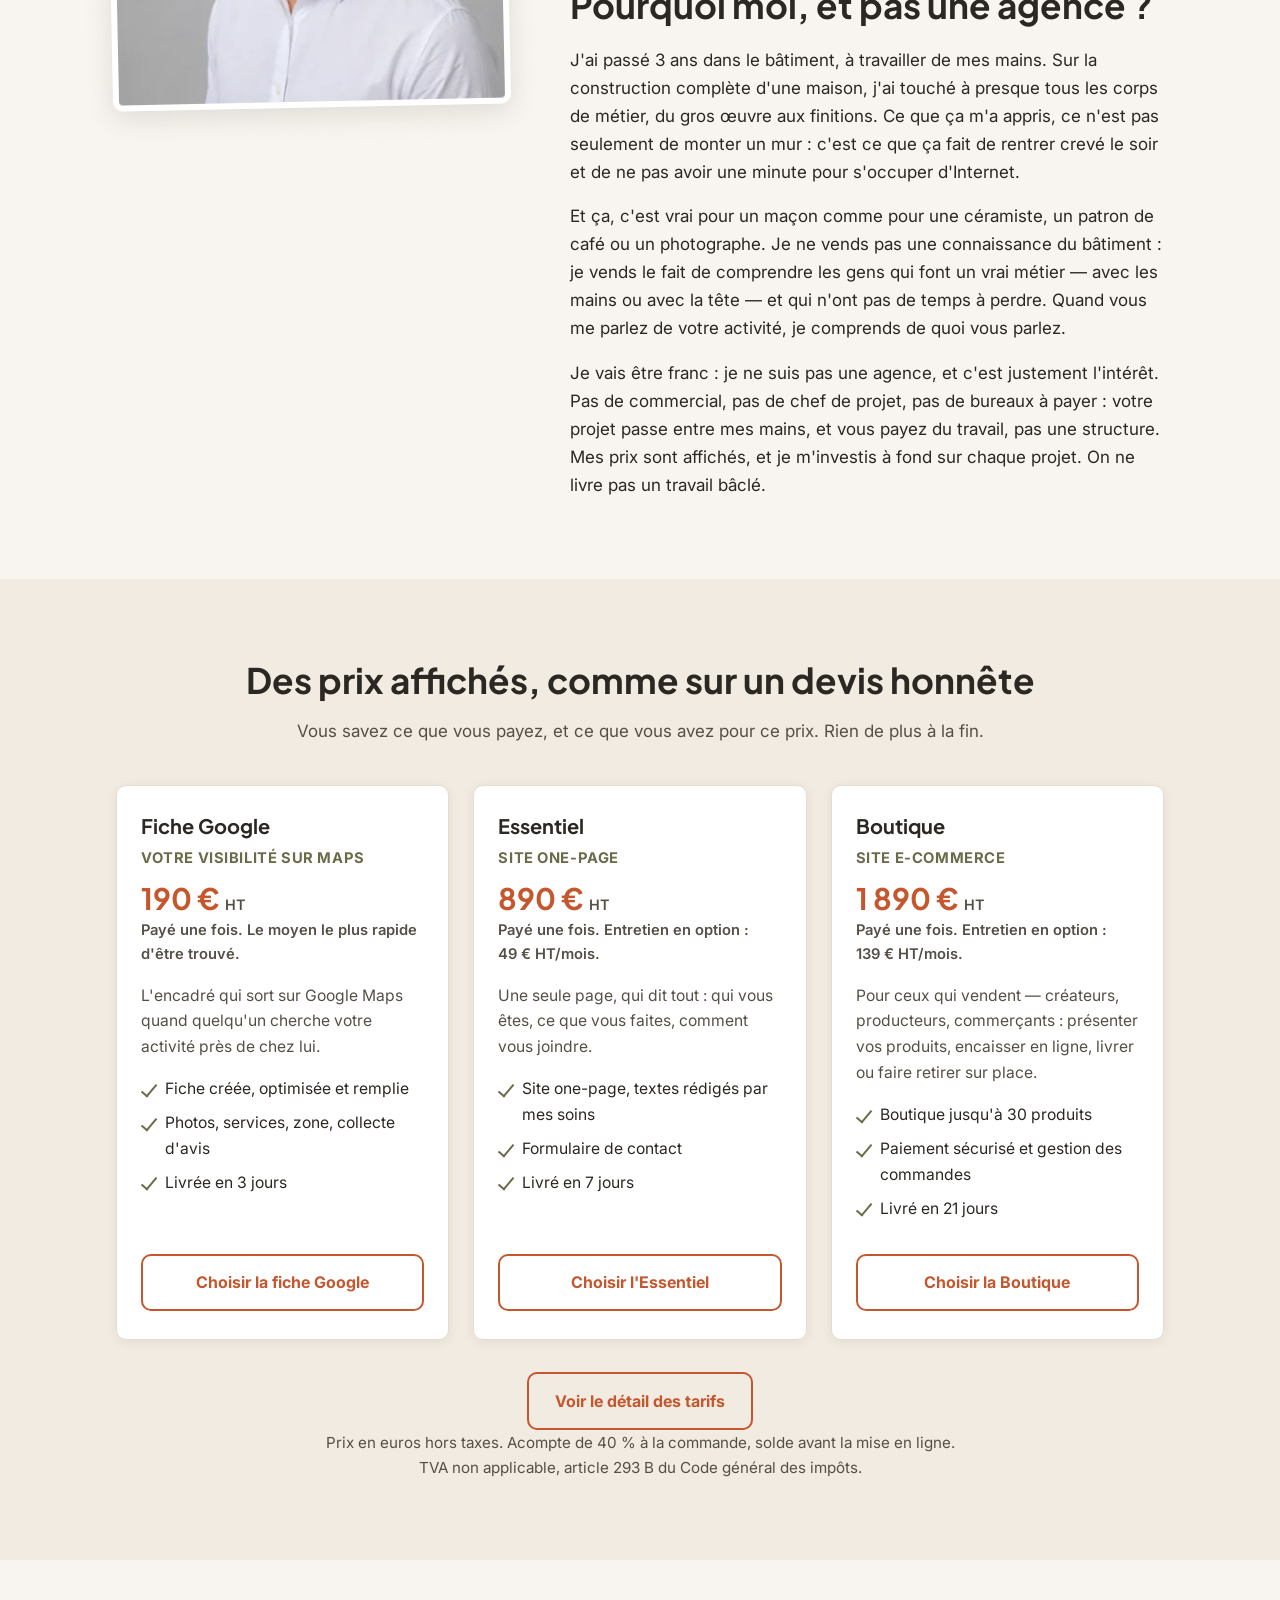
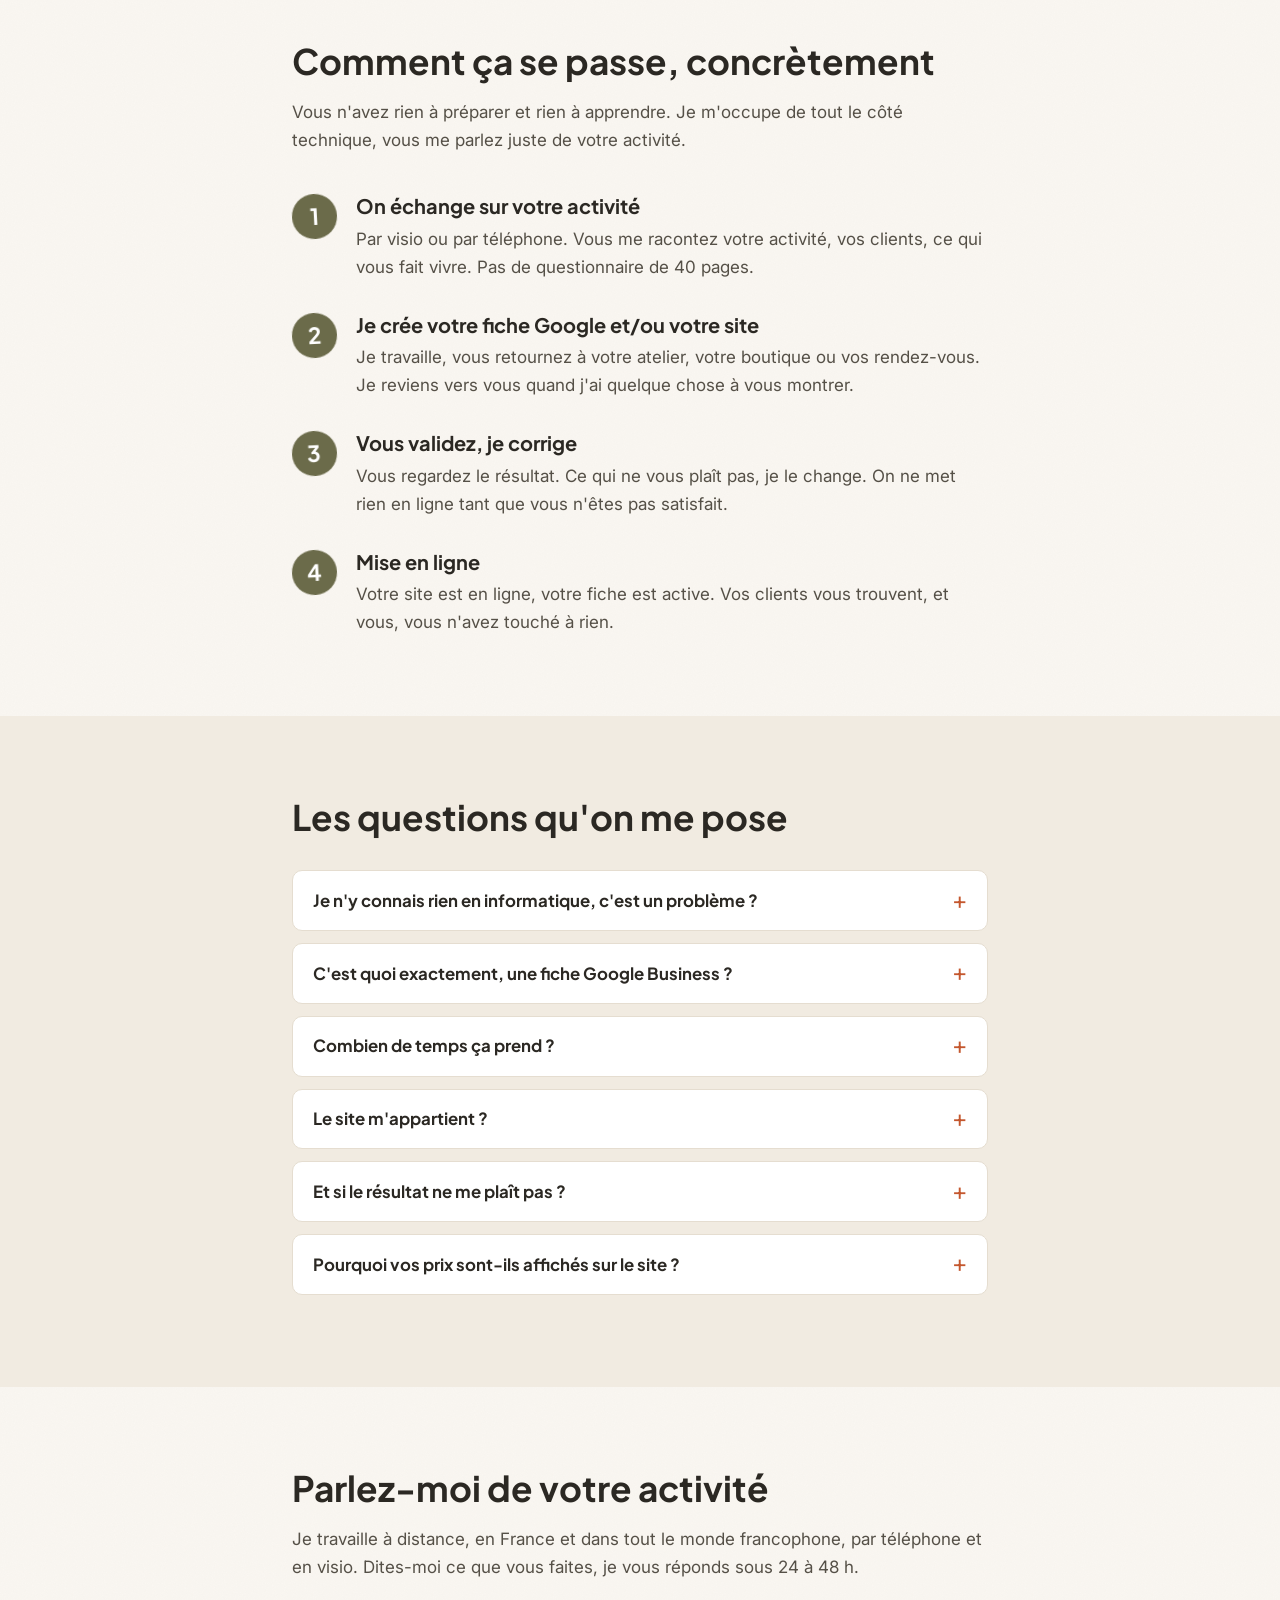
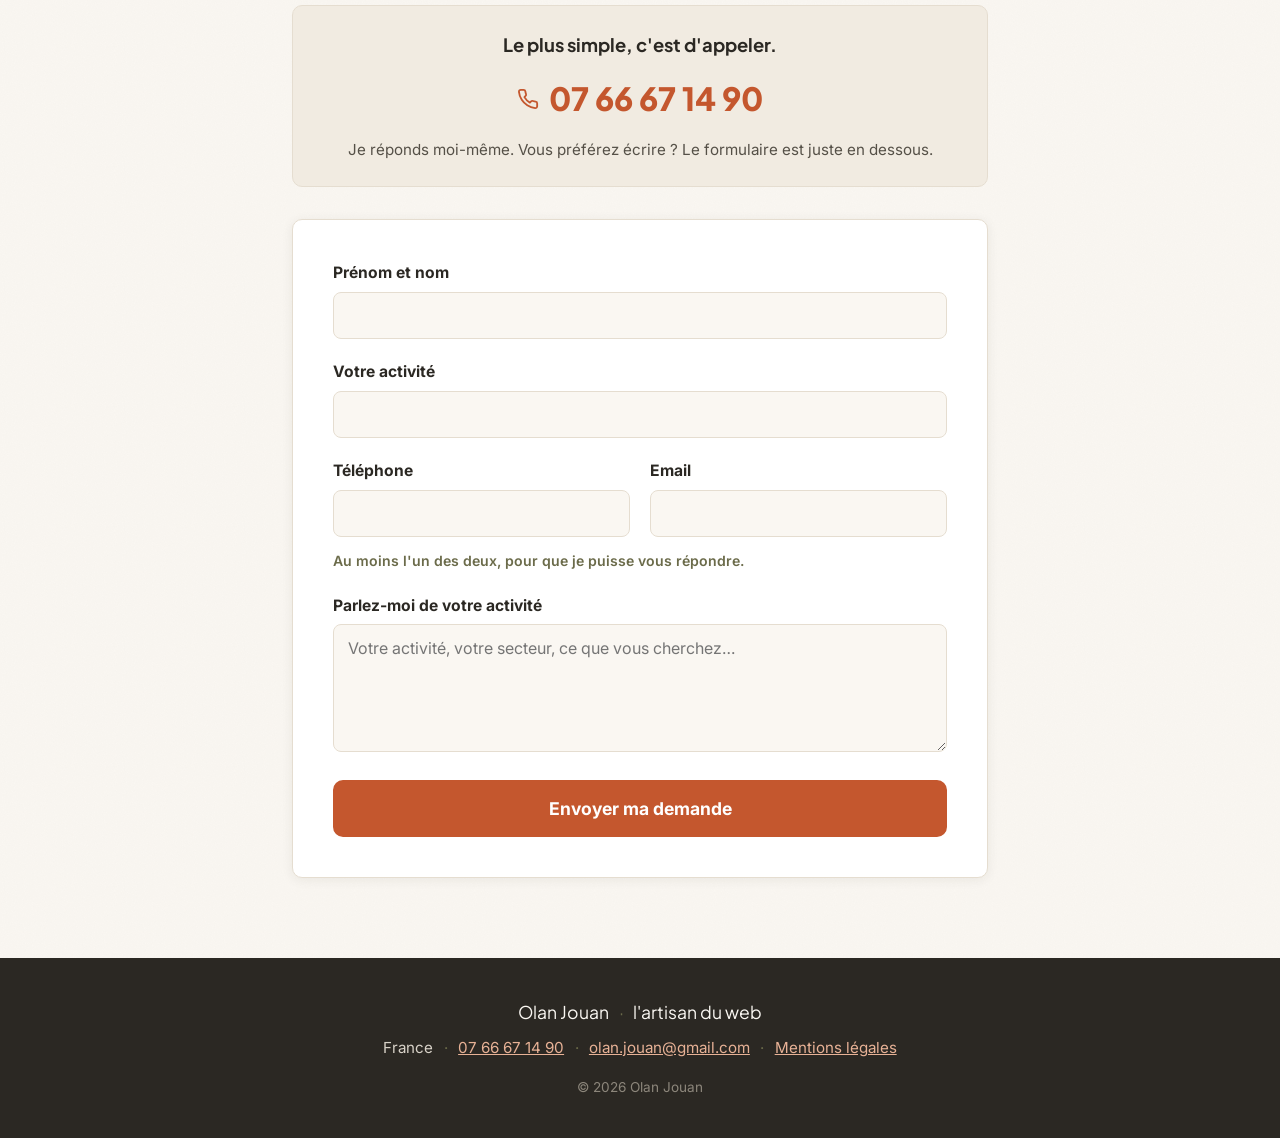
==== commit 4a51dfb3: "Remplacer l'énumération France/Belgique/Suisse par "monde francophone" Formulation plus large que la" ====
--- a/index.html
+++ b/index.html
@@ -4,7 +4,7 @@
   <meta charset="UTF-8">
   <meta name="viewport" content="width=device-width, initial-scale=1.0">
   <title>Création de site internet et fiche Google · Olan Jouan</title>
-  <meta name="description" content="Site vitrine, boutique en ligne et fiche Google Business pour commerçants, créateurs, indépendants, artisans et artistes. Prix affichés dès 190 € HT. Partout en France, en Belgique et en Suisse, à distance.">
+  <meta name="description" content="Site vitrine, boutique en ligne et fiche Google Business pour commerçants, créateurs, indépendants, artisans et artistes. Prix affichés dès 190 € HT. En France et dans tout le monde francophone, à distance.">
   <meta name="google-site-verification" content="gSv6FmuHT23G8ekRBhavAZM5d-0LCRB6cdk0mfC-7Y0" />
   <link rel="canonical" href="https://olanjouan.fr/">
   <link rel="icon" type="image/svg+xml" href="images/favicon.svg">
@@ -15,7 +15,7 @@
   <meta property="og:type" content="website">
   <meta property="og:locale" content="fr_FR">
   <meta property="og:title" content="Olan Jouan · L'artisan du web">
-  <meta property="og:description" content="Site vitrine, boutique en ligne et fiche Google Business pour commerçants, créateurs, indépendants et artistes. Prix affichés, mots simples. Partout en France, en Belgique et en Suisse, à distance.">
+  <meta property="og:description" content="Site vitrine, boutique en ligne et fiche Google Business pour commerçants, créateurs, indépendants et artistes. Prix affichés, mots simples. En France et dans tout le monde francophone, à distance.">
   <meta property="og:url" content="https://olanjouan.fr/">
   <meta property="og:image" content="https://olanjouan.fr/images/apercu-partage-2026.jpg">
   <meta property="og:image:type" content="image/jpeg">
@@ -60,12 +60,8 @@
         "name": "France"
       },
       {
-        "@type": "Country",
-        "name": "Belgique"
-      },
-      {
-        "@type": "Country",
-        "name": "Suisse"
+        "@type": "Place",
+        "name": "Pays francophones"
       }
     ],
     "priceRange": "190€ - 1890€"
@@ -460,7 +456,7 @@
     <section class="contact" id="contact">
       <div class="conteneur conteneur-etroit">
         <h2>Parlez-moi de votre activité</h2>
-        <p class="contact-intro">Je travaille à distance, partout en France, en Belgique et en Suisse, par téléphone et en visio. Dites-moi ce que vous faites, je vous réponds sous 24 à 48&nbsp;h.</p>
+        <p class="contact-intro">Je travaille à distance, en France et dans tout le monde francophone, par téléphone et en visio. Dites-moi ce que vous faites, je vous réponds sous 24 à 48&nbsp;h.</p>
 
         <div class="contact-appel">
           <p class="contact-appel-texte">Le plus simple, c'est d'appeler.</p>
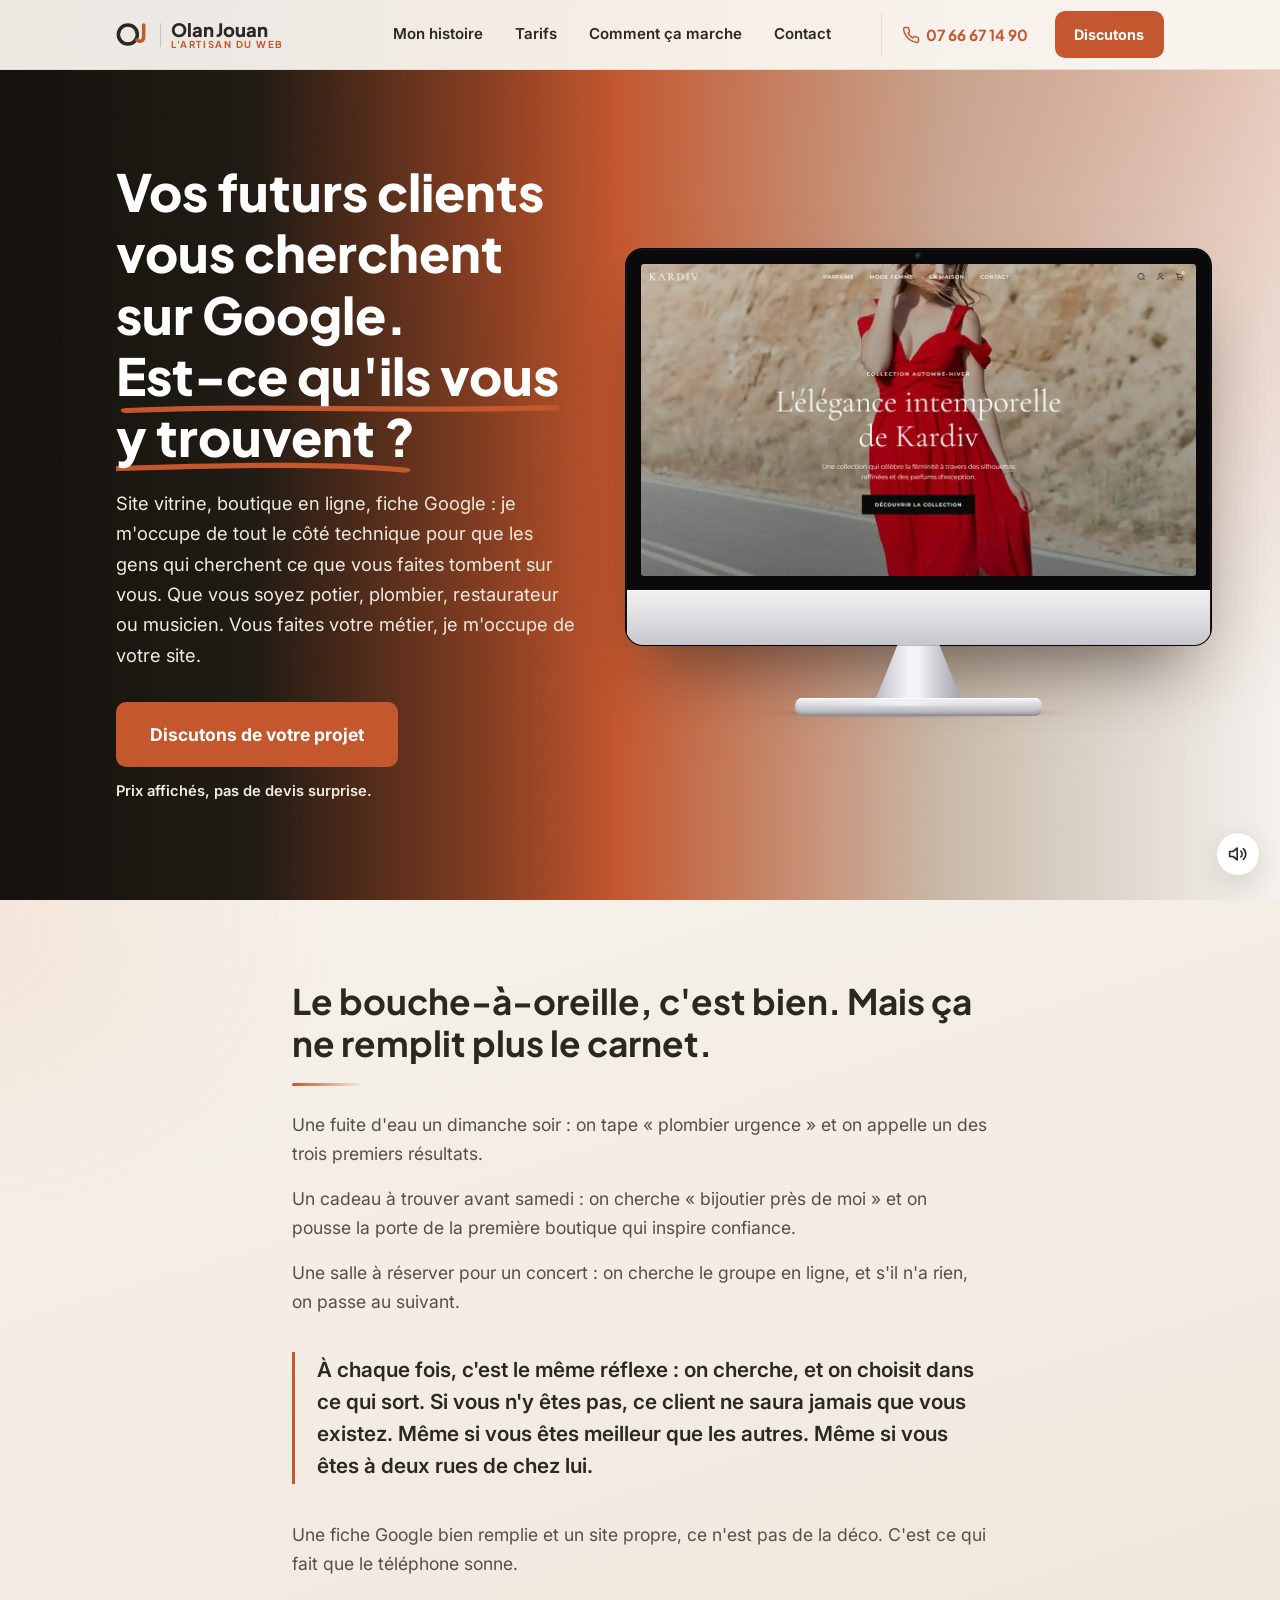
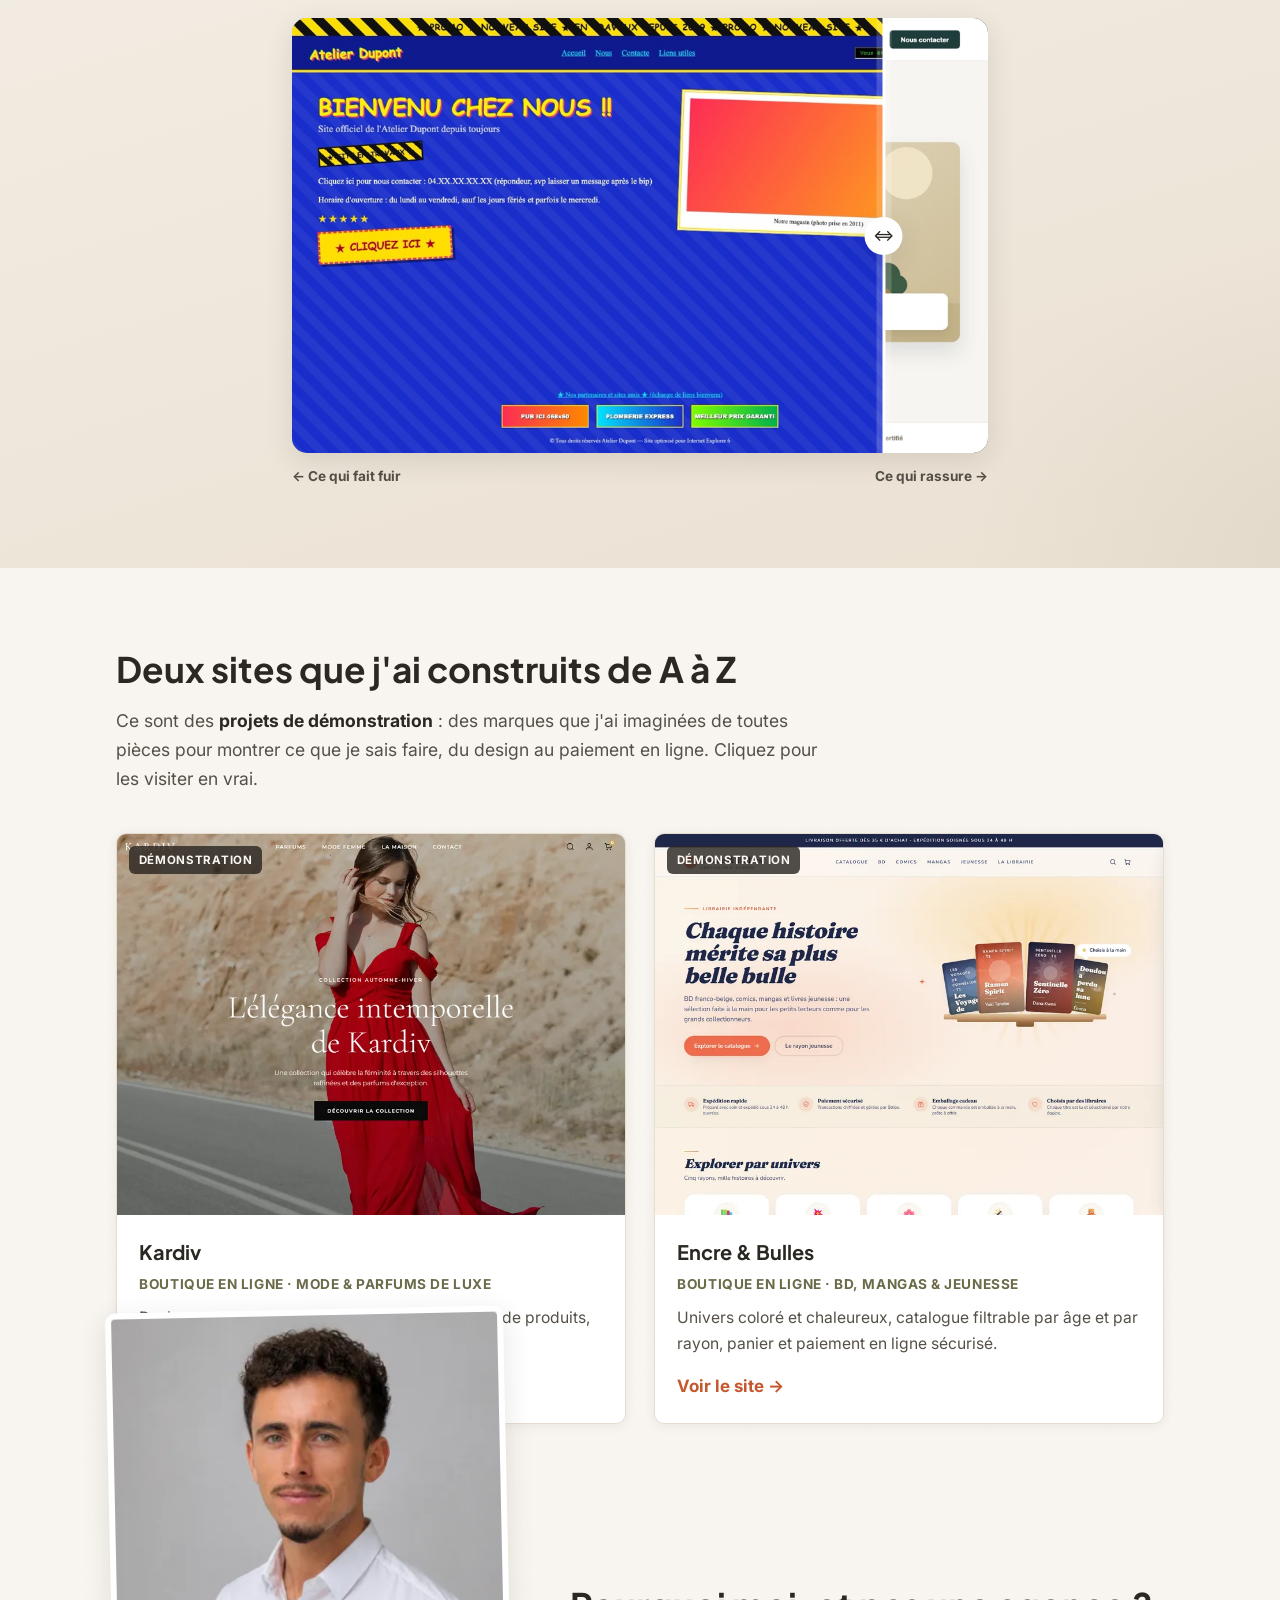
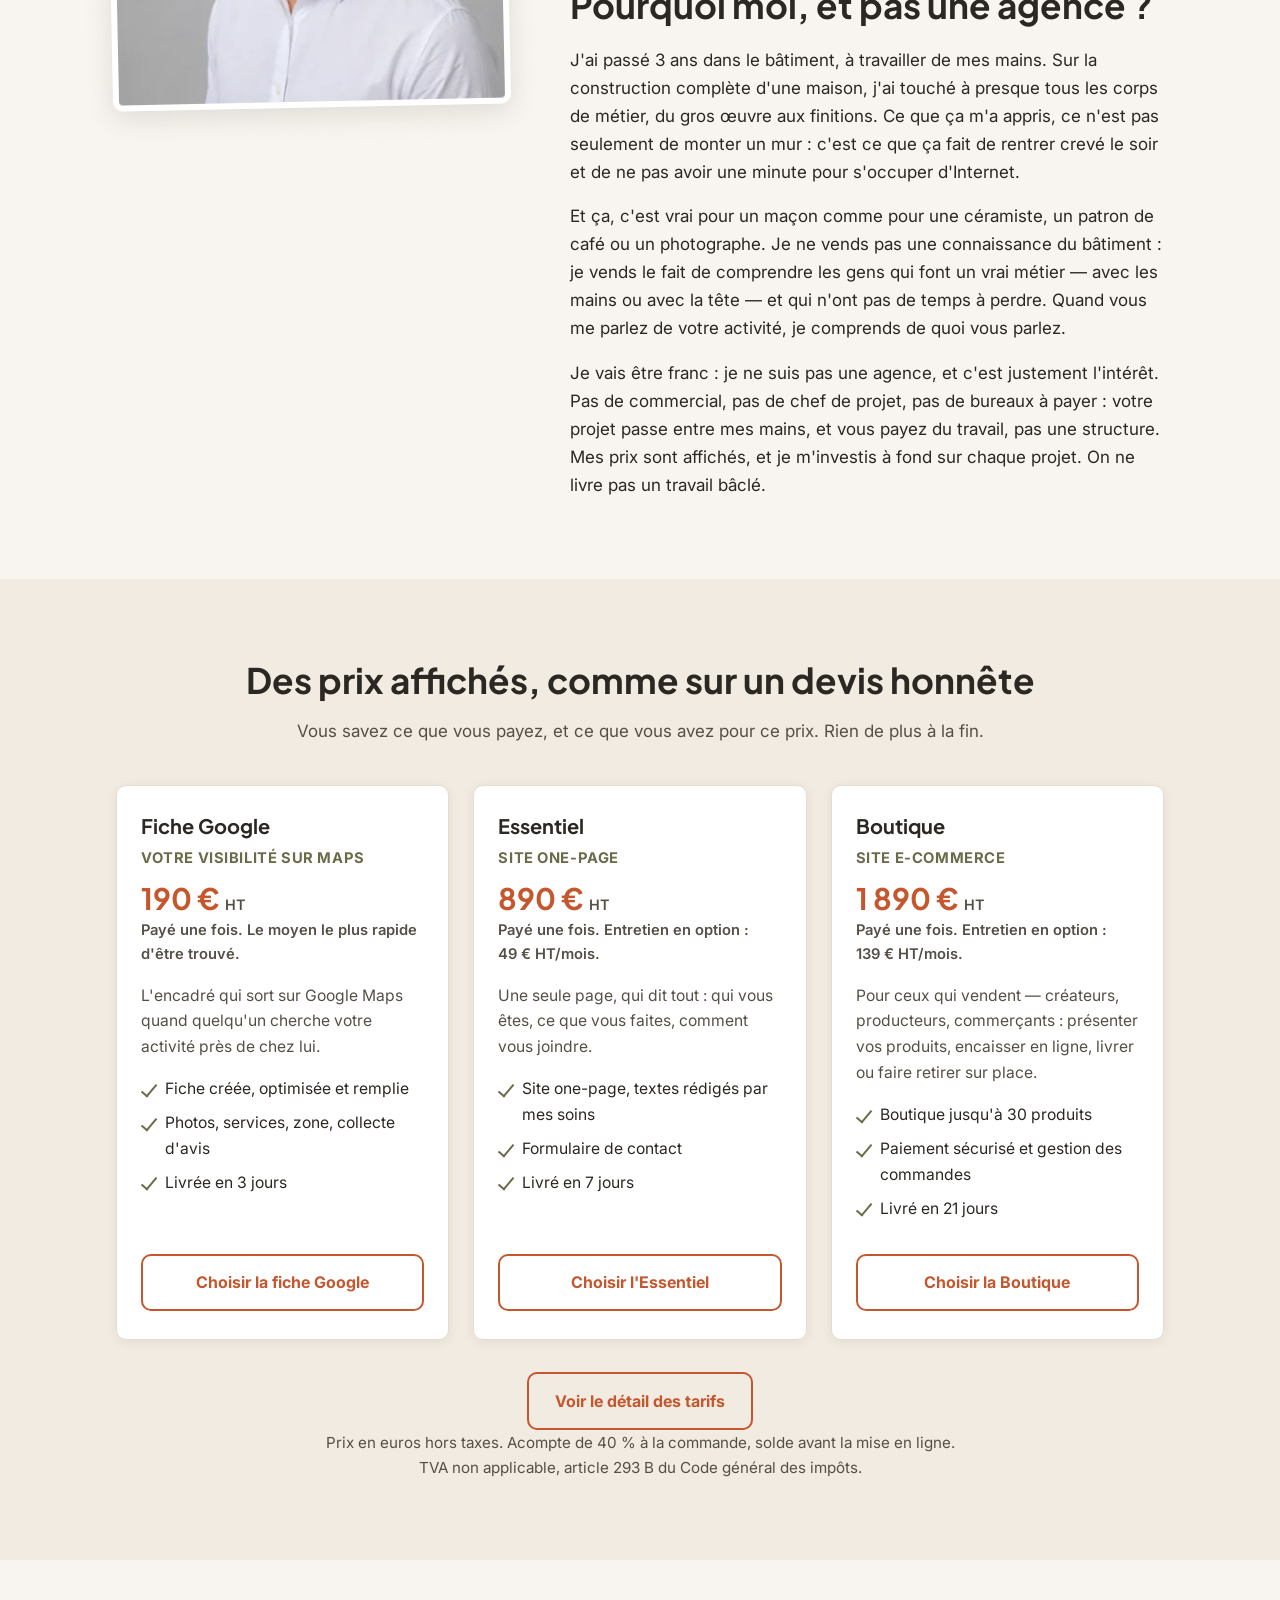
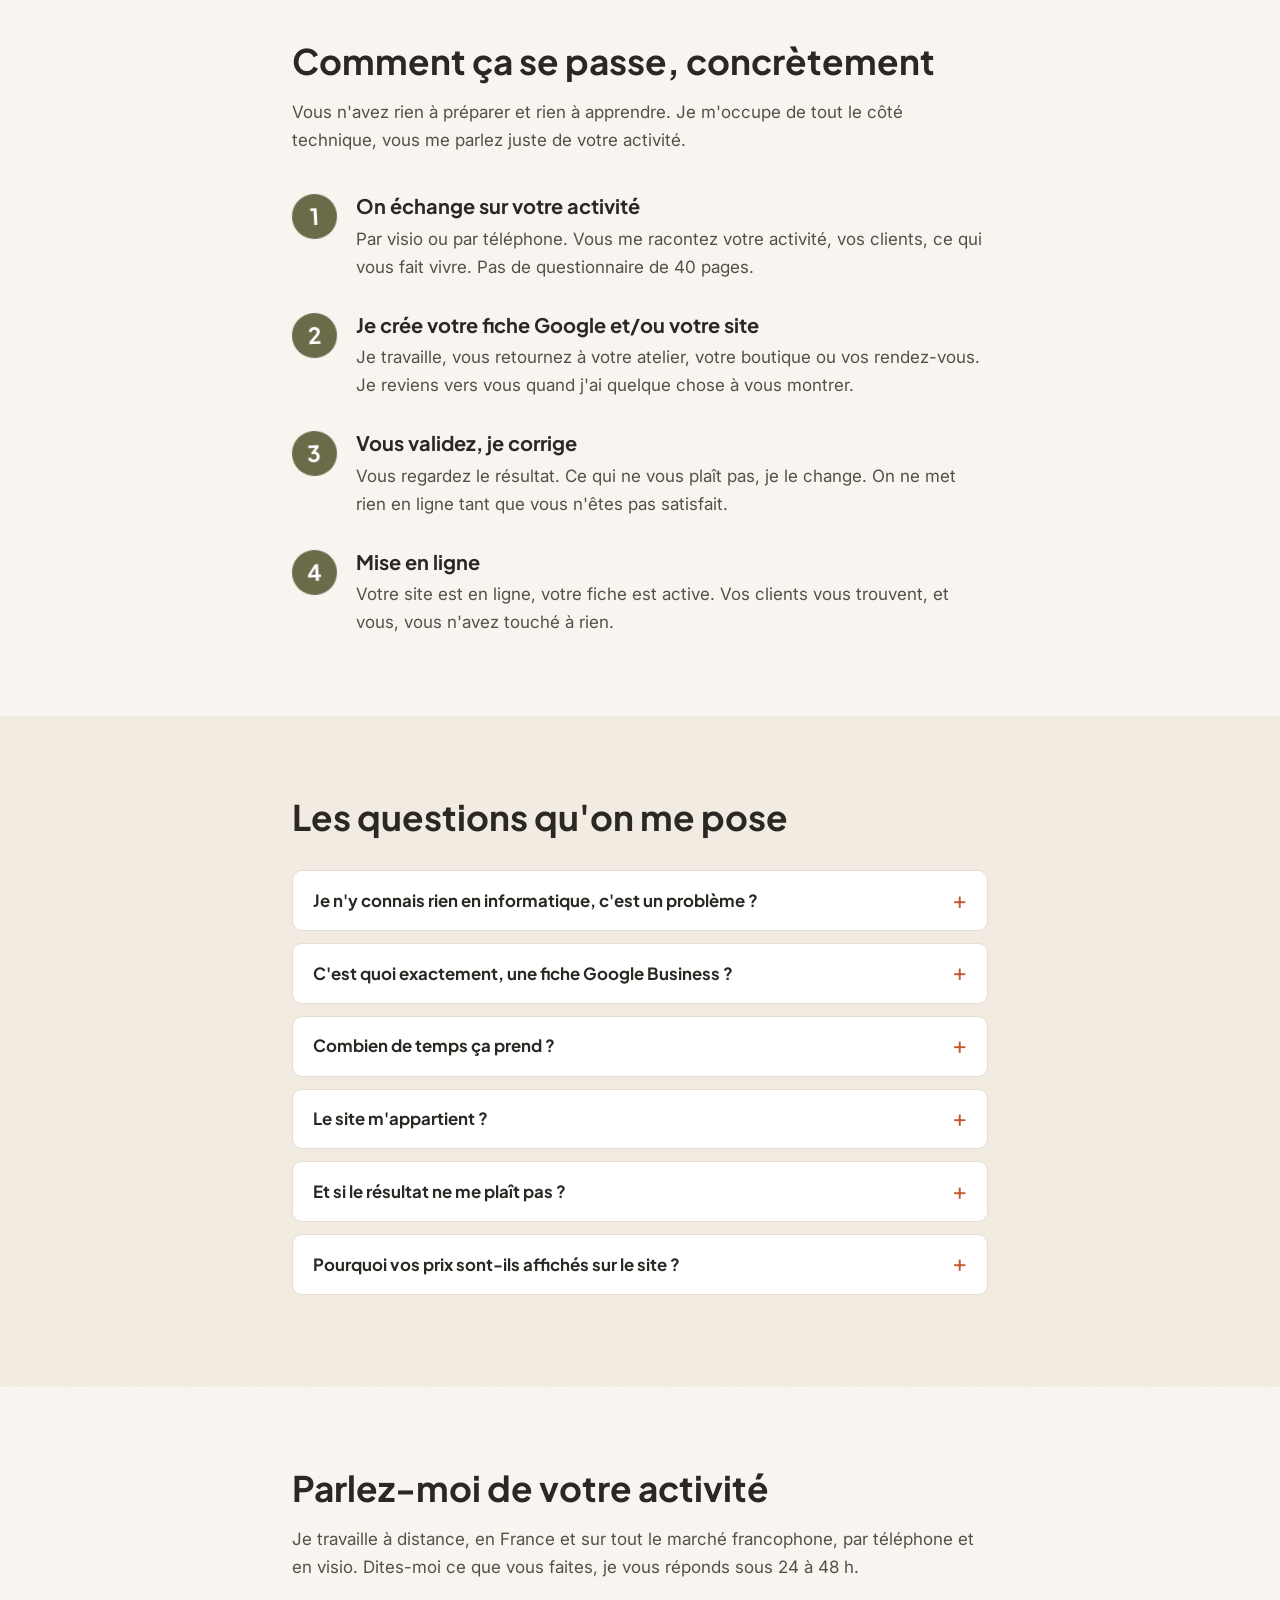
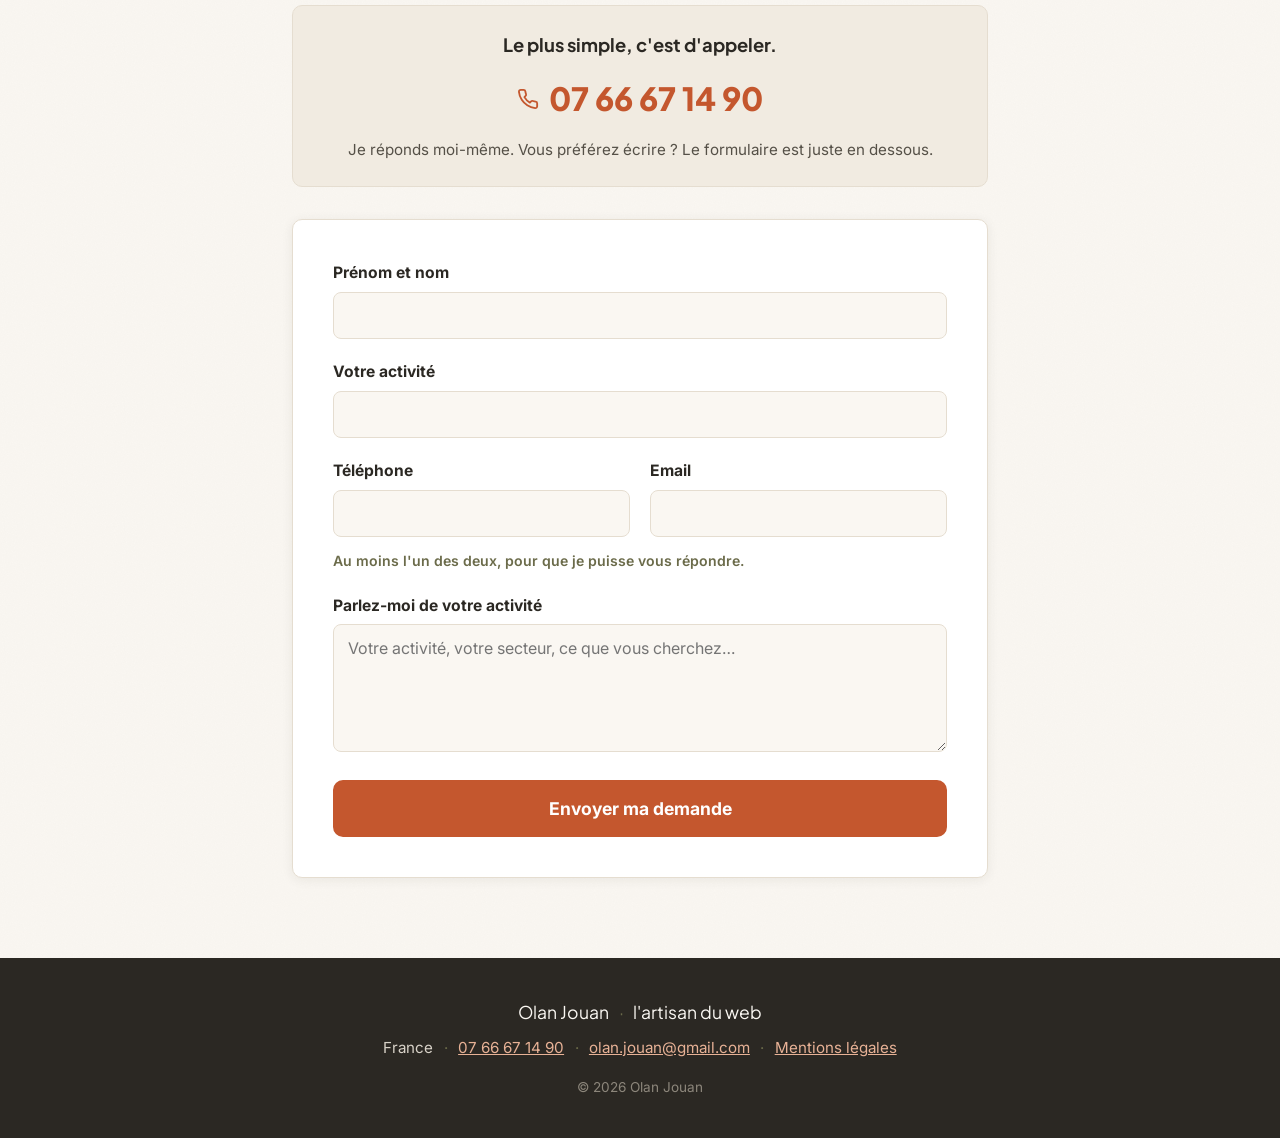
==== commit d3bb963b: "Dire "marché francophone" plutôt que "monde francophone"" ====
--- a/index.html
+++ b/index.html
@@ -4,7 +4,7 @@
   <meta charset="UTF-8">
   <meta name="viewport" content="width=device-width, initial-scale=1.0">
   <title>Création de site internet et fiche Google · Olan Jouan</title>
-  <meta name="description" content="Site vitrine, boutique en ligne et fiche Google Business pour commerçants, créateurs, indépendants, artisans et artistes. Prix affichés dès 190 € HT. En France et dans tout le monde francophone, à distance.">
+  <meta name="description" content="Site vitrine, boutique en ligne et fiche Google Business pour commerçants, créateurs, indépendants, artisans et artistes. Prix affichés dès 190 € HT. En France et sur tout le marché francophone, à distance.">
   <meta name="google-site-verification" content="gSv6FmuHT23G8ekRBhavAZM5d-0LCRB6cdk0mfC-7Y0" />
   <link rel="canonical" href="https://olanjouan.fr/">
   <link rel="icon" type="image/svg+xml" href="images/favicon.svg">
@@ -15,7 +15,7 @@
   <meta property="og:type" content="website">
   <meta property="og:locale" content="fr_FR">
   <meta property="og:title" content="Olan Jouan · L'artisan du web">
-  <meta property="og:description" content="Site vitrine, boutique en ligne et fiche Google Business pour commerçants, créateurs, indépendants et artistes. Prix affichés, mots simples. En France et dans tout le monde francophone, à distance.">
+  <meta property="og:description" content="Site vitrine, boutique en ligne et fiche Google Business pour commerçants, créateurs, indépendants et artistes. Prix affichés, mots simples. En France et sur tout le marché francophone, à distance.">
   <meta property="og:url" content="https://olanjouan.fr/">
   <meta property="og:image" content="https://olanjouan.fr/images/apercu-partage-2026.jpg">
   <meta property="og:image:type" content="image/jpeg">
@@ -456,7 +456,7 @@
     <section class="contact" id="contact">
       <div class="conteneur conteneur-etroit">
         <h2>Parlez-moi de votre activité</h2>
-        <p class="contact-intro">Je travaille à distance, en France et dans tout le monde francophone, par téléphone et en visio. Dites-moi ce que vous faites, je vous réponds sous 24 à 48&nbsp;h.</p>
+        <p class="contact-intro">Je travaille à distance, en France et sur tout le marché francophone, par téléphone et en visio. Dites-moi ce que vous faites, je vous réponds sous 24 à 48&nbsp;h.</p>
 
         <div class="contact-appel">
           <p class="contact-appel-texte">Le plus simple, c'est d'appeler.</p>
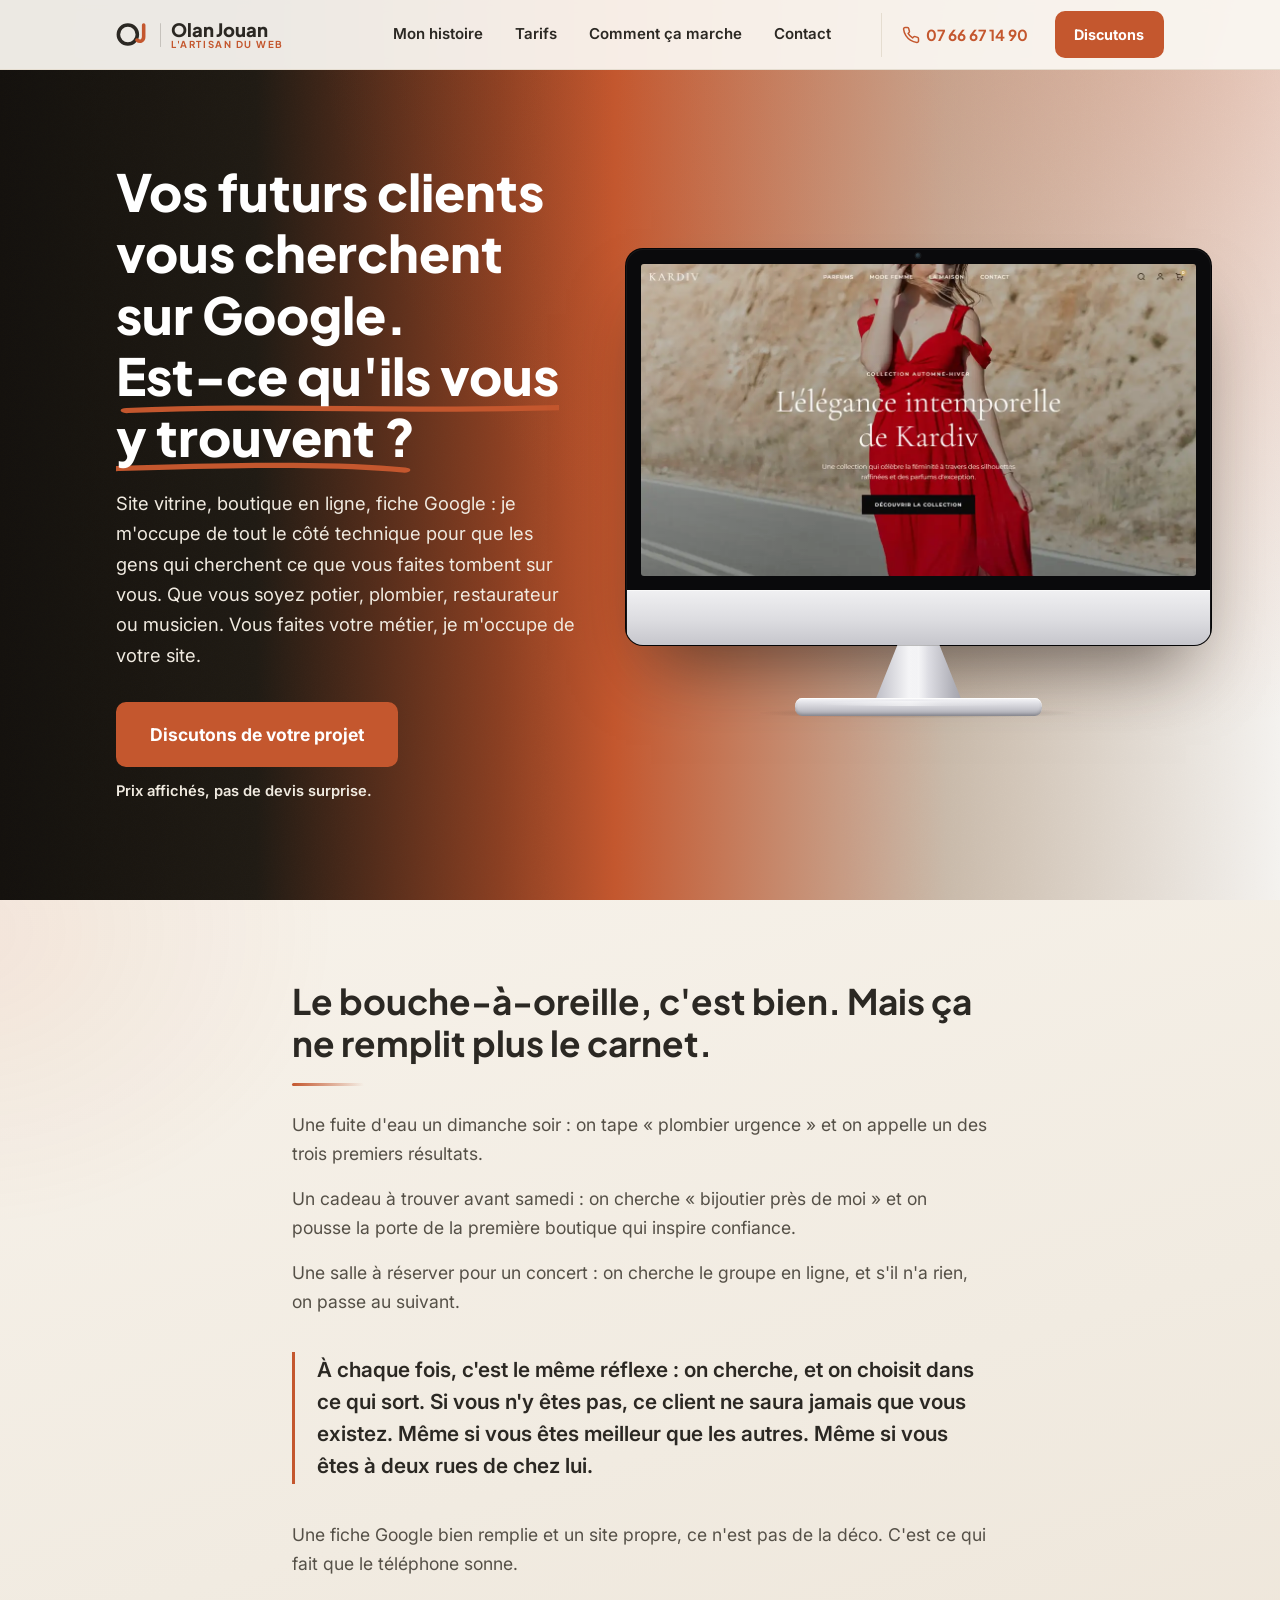
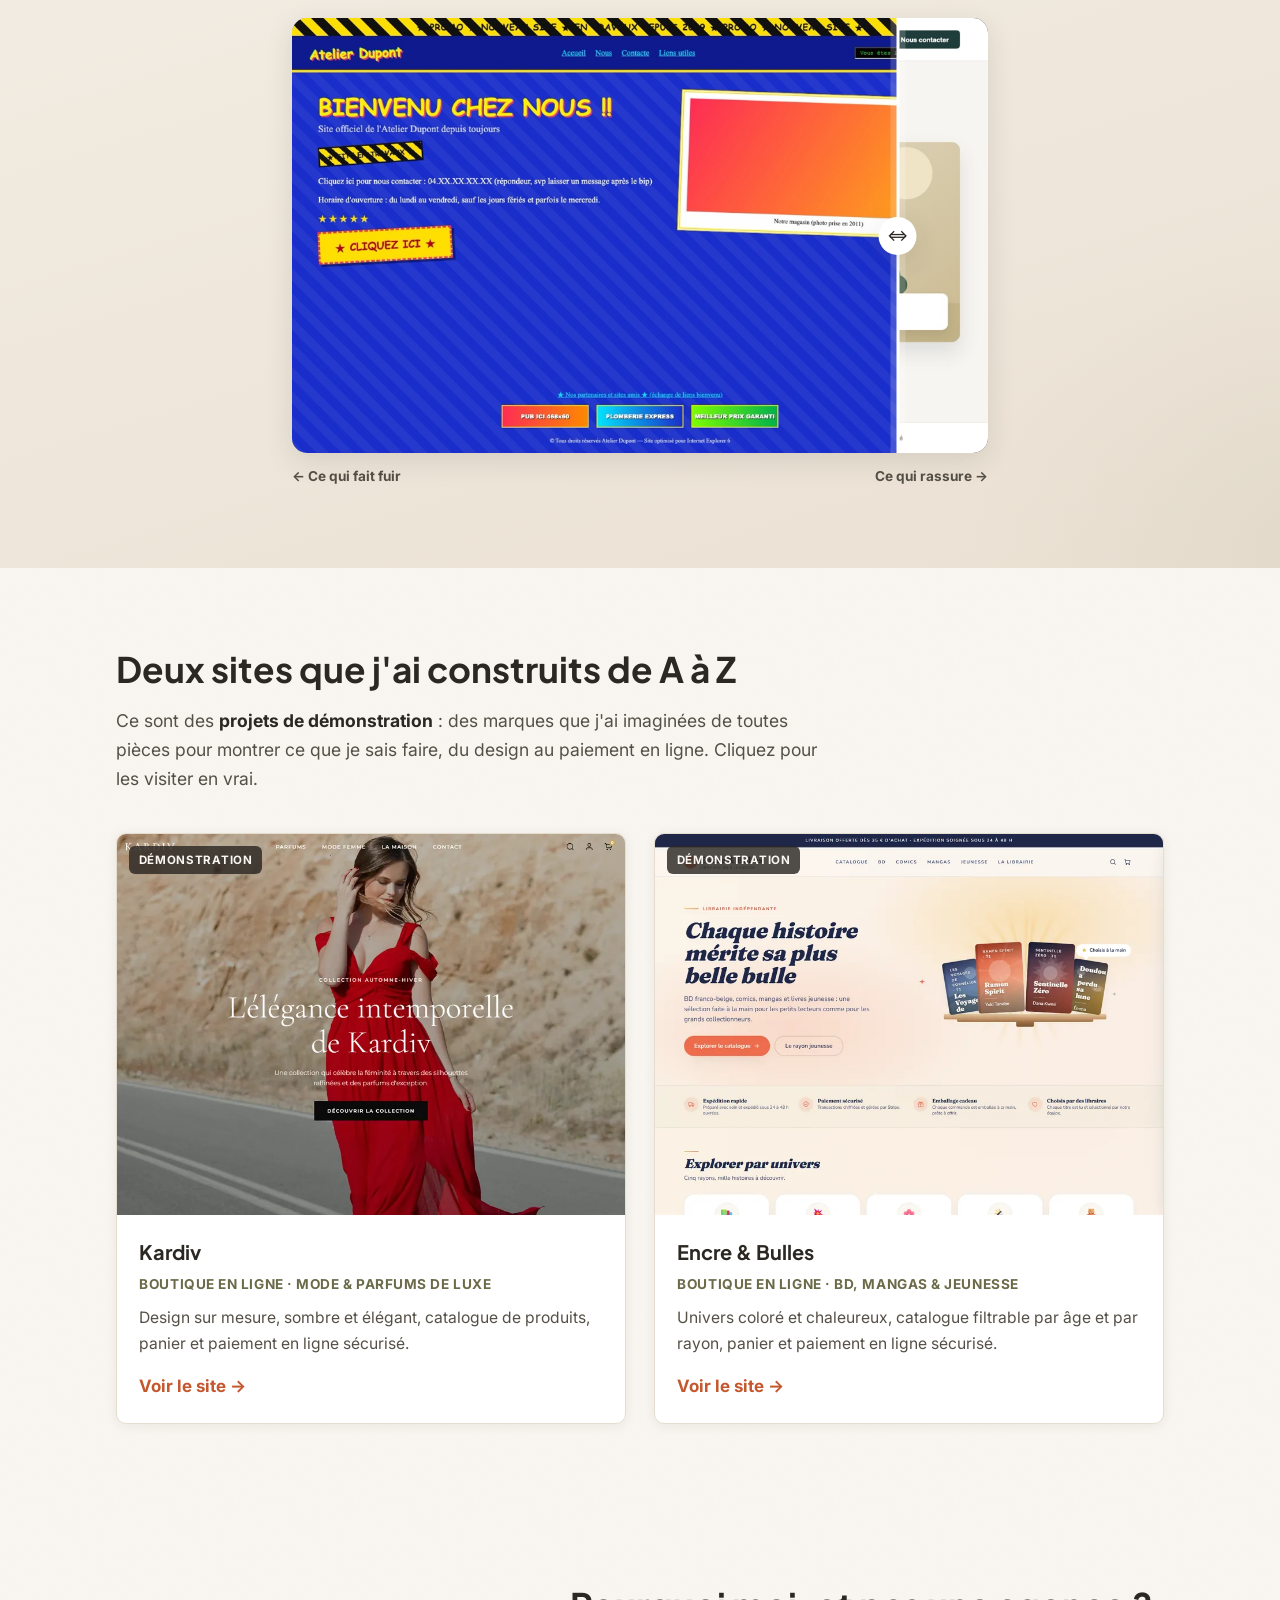
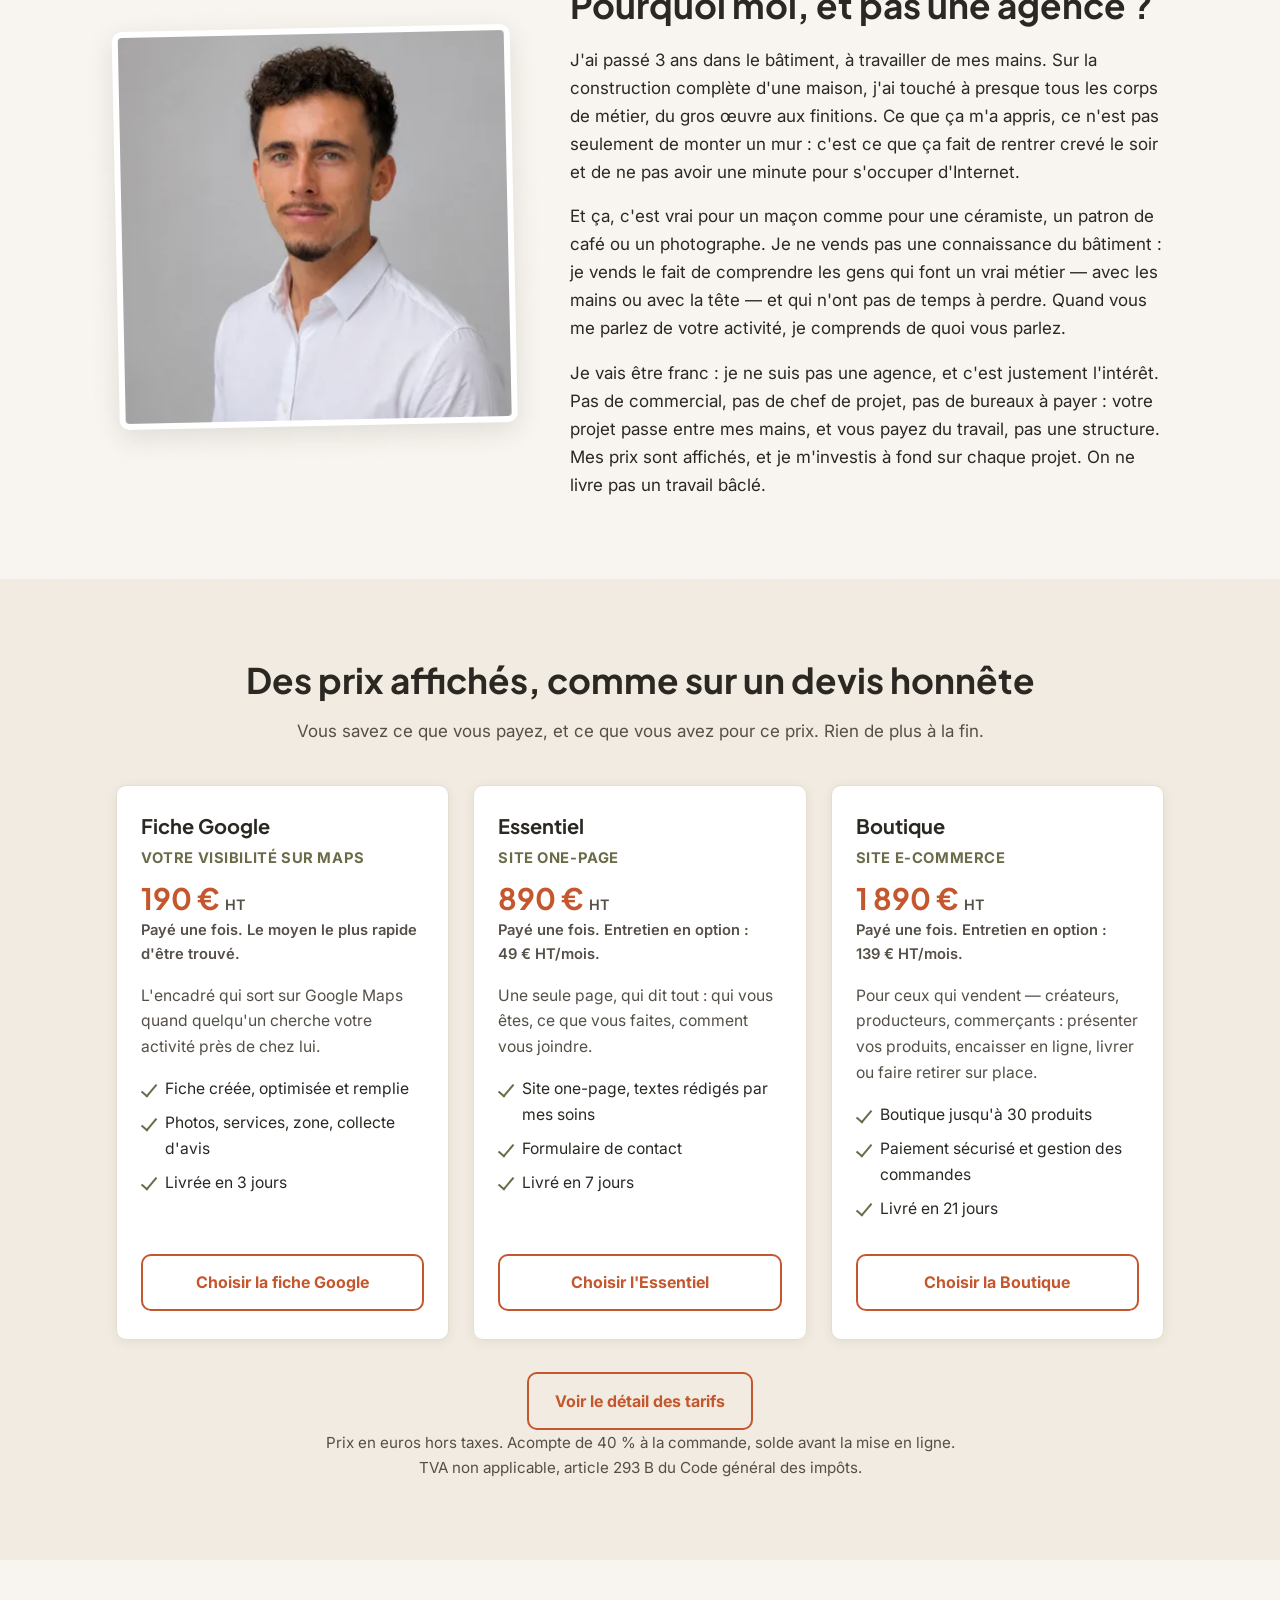
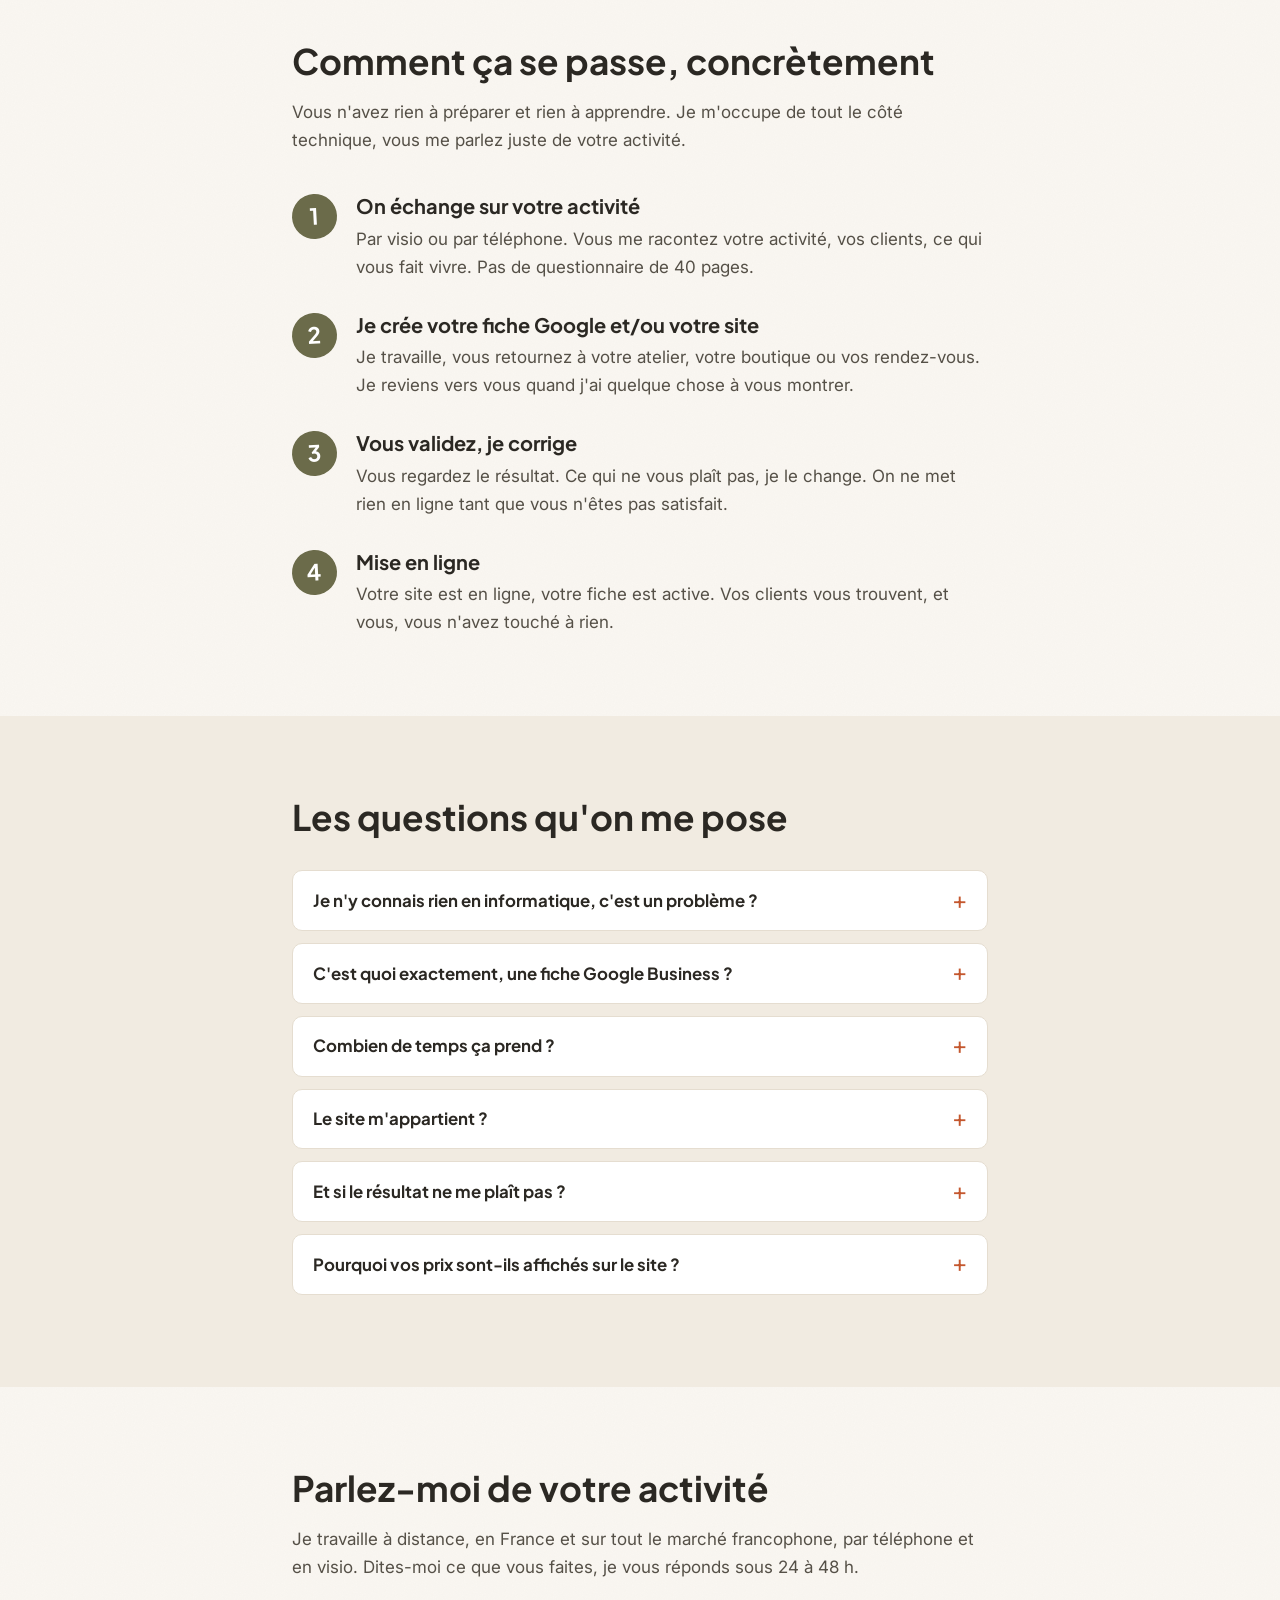
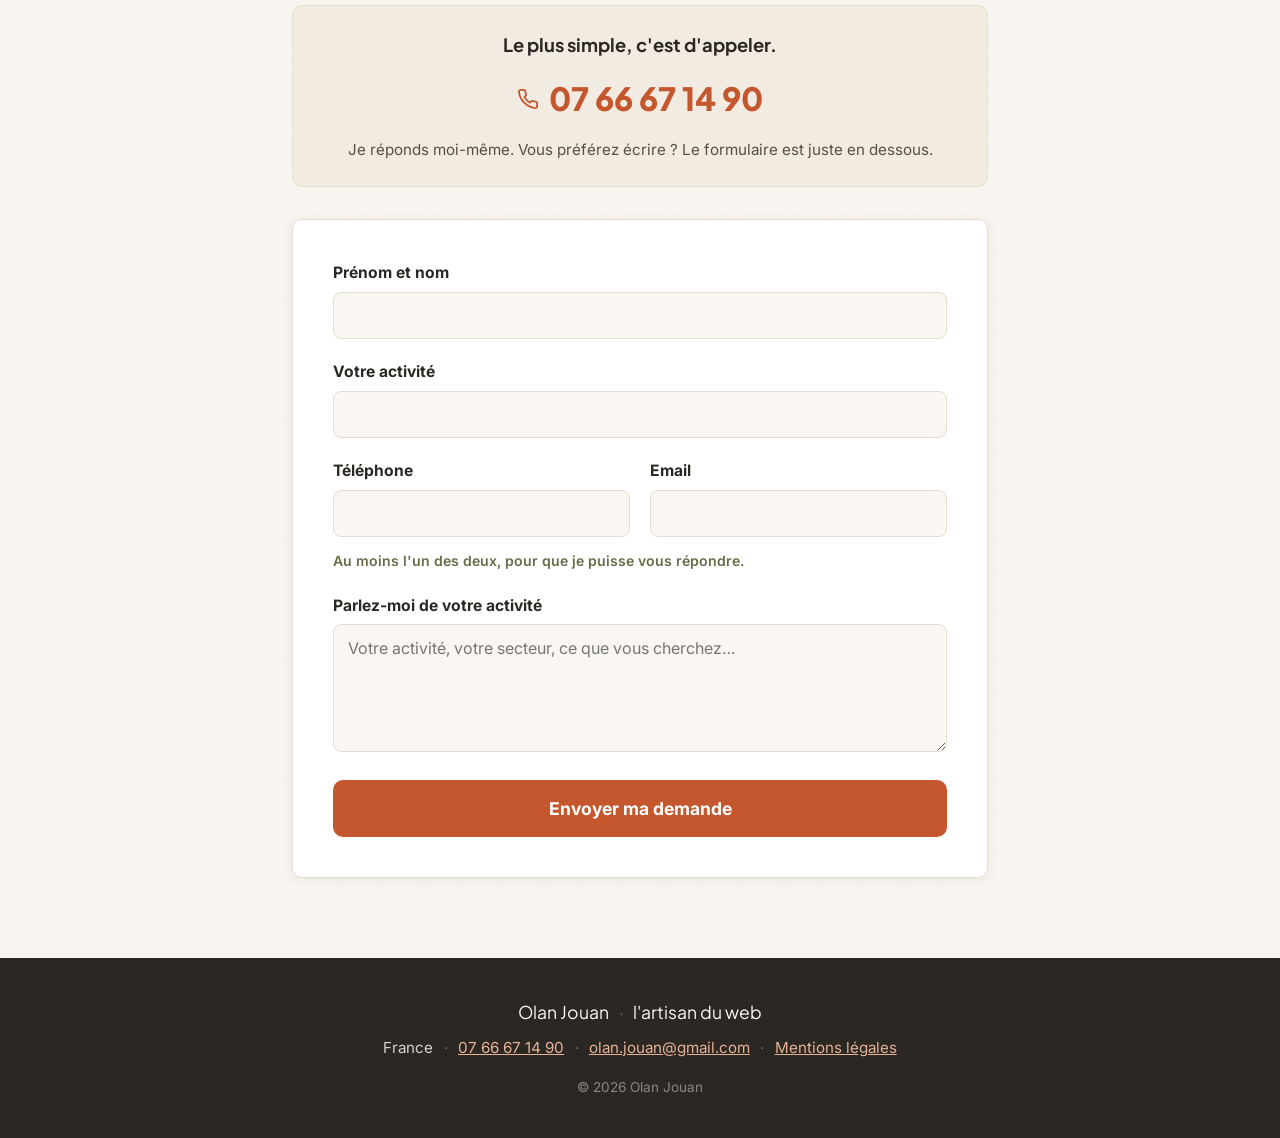
==== commit 54831ed6: "Supprimer les sons de clic et plafonner la parallaxe de la photo - Suppression complète du système d" ====
--- a/index.html
+++ b/index.html
@@ -283,7 +283,7 @@
           <div class="histoire-photo">
             <picture>
               <source type="image/webp" srcset="images/olan-308.webp 308w, images/olan-400.webp 400w, images/olan-616.webp 616w" sizes="(min-width: 768px) 400px, 308px">
-              <img src="images/olan-400.jpg" srcset="images/olan-308.jpg 308w, images/olan-400.jpg 400w, images/olan-616.jpg 616w" sizes="(min-width: 768px) 400px, 308px" alt="Olan Jouan, créateur de sites internet" width="400" height="400" loading="lazy" decoding="async" data-parallax="0.1" data-parallax-base="rotate(-1.2deg)">
+              <img src="images/olan-400.jpg" srcset="images/olan-308.jpg 308w, images/olan-400.jpg 400w, images/olan-616.jpg 616w" sizes="(min-width: 768px) 400px, 308px" alt="Olan Jouan, créateur de sites internet" width="400" height="400" loading="lazy" decoding="async" data-parallax="0.035" data-parallax-max="14" data-parallax-base="rotate(-1.2deg)">
             </picture>
           </div>
           <div class="histoire-texte">
--- a/css/style.min.css
+++ b/css/style.min.css
@@ -1 +1 @@
-:root{--creme:#FAF7F2;--creme-fonce:#F1EBE1;--charbon:#2B2823;--charbon-doux:#555047;--terracotta:#C4572E;--terracotta-fonce:#A34523;--olive:#6B6B4A;--blanc:#FFFFFF;--bordure:#E5DDD0;--titres:"Plus Jakarta Sans","Segoe UI",Arial,sans-serif;--texte:"Inter","Segoe UI",Arial,sans-serif;--rayon:10px;--ombre:0 2px 12px rgba(43, 40, 35, 0.07);--ombre-haute:0 8px 28px rgba(43, 40, 35, 0.12)}*{margin:0;padding:0;box-sizing:border-box}html{scroll-behavior:smooth;scroll-padding-top:5rem}body{font-family:var(--texte);font-size:1.0625rem;line-height:1.65;color:var(--charbon);background-color:var(--creme);background-image:url("data:image/svg+xml,%3Csvg xmlns='http://www.w3.org/2000/svg' width='120' height='120'%3E%3Cfilter id='g'%3E%3CfeTurbulence type='fractalNoise' baseFrequency='0.9' numOctaves='2'/%3E%3CfeColorMatrix values='0 0 0 0 0.17 0 0 0 0 0.16 0 0 0 0 0.14 0 0 0 0.025 0'/%3E%3C/filter%3E%3Crect width='120' height='120' filter='url(%23g)'/%3E%3C/svg%3E");-webkit-font-smoothing:antialiased}h1,h2,h3{font-family:var(--titres);line-height:1.2;font-weight:700}h1{font-weight:800}h1{font-size:clamp(1.9rem, 6vw, 3.2rem)}h2{font-size:clamp(1.5rem, 4.5vw, 2.2rem);margin-bottom:1rem}h3{font-size:1.25rem}p{margin-bottom:1rem}p:last-child{margin-bottom:0}img{max-width:100%;height:auto;display:block}a{color:var(--terracotta)}a:hover{color:var(--terracotta-fonce)}:focus-visible{outline:3px solid var(--terracotta);outline-offset:3px;border-radius:2px}.conteneur{width:100%;max-width:68rem;margin:0 auto;padding:0 1.25rem}.conteneur-etroit{max-width:46rem}section{padding:3.5rem 0}.souligne{background-image:url("data:image/svg+xml,%3Csvg xmlns='http://www.w3.org/2000/svg' viewBox='0 0 200 12' preserveAspectRatio='none'%3E%3Cpath d='M3 9 C40 5, 80 10, 120 7 S 180 4, 197 8' stroke='%23C4572E' stroke-width='3.5' fill='none' stroke-linecap='round'/%3E%3C/svg%3E");background-repeat:no-repeat;background-position:0 100%;background-size:100% .35em;padding-bottom:.15em}.btn{display:inline-block;font-family:var(--texte);font-size:1rem;font-weight:700;text-decoration:none;text-align:center;color:var(--blanc);background-color:var(--terracotta);border:2px solid var(--terracotta);border-radius:var(--rayon);padding:.85rem 1.6rem;cursor:pointer;transition:background-color .2s ease,border-color .2s ease,transform .15s ease;min-height:44px}.btn:hover{background-color:var(--terracotta-fonce);border-color:var(--terracotta-fonce);color:var(--blanc);transform:translateY(-1px)}.btn-grand{font-size:1.1rem;padding:1rem 2rem;width:100%}.header{position:fixed;top:0;left:0;right:0;z-index:100;background-color:rgba(250,247,242,.94);backdrop-filter:blur(6px);border-bottom:1px solid var(--bordure)}.header-inner{max-width:68rem;margin:0 auto;padding:.7rem 1.25rem;display:flex;align-items:center;justify-content:space-between;gap:1rem}.logo{display:flex;align-items:center;gap:.62rem;text-decoration:none;color:var(--charbon)}.logo-mark{width:34px;height:29px;flex-shrink:0;fill:none;stroke-width:9;stroke-linecap:round;stroke-linejoin:round}.logo-mark .lm-o{stroke:var(--charbon)}.logo-mark .lm-j{stroke:var(--terracotta)}.logo-sep{width:1.5px;align-self:stretch;background:var(--charbon);opacity:.2;margin:.2rem 0;border-radius:2px}.logo-txt{display:flex;flex-direction:column;line-height:1.08}.logo-nom{font-family:var(--titres);font-weight:800;font-size:1.15rem;letter-spacing:-.01em}.logo-baseline{font-family:var(--titres);text-transform:uppercase;letter-spacing:.16em;font-size:.6rem;font-weight:700;color:var(--terracotta);white-space:nowrap}.nav{display:none}.nav a{text-decoration:none;color:var(--charbon);font-weight:600;font-size:.95rem;padding:.4rem 0;white-space:nowrap}.nav a:hover{color:var(--terracotta)}.logo-nom{white-space:nowrap}.btn-header{display:none;font-size:.9rem;padding:.6rem 1.1rem;white-space:nowrap}.header-tel{display:inline-flex;align-items:center;gap:.4rem;margin-left:auto;color:var(--terracotta);font-family:var(--titres);font-weight:700;font-size:.95rem;text-decoration:none;white-space:nowrap;min-height:44px;padding:0 .25rem}.header-tel:hover{color:var(--terracotta-fonce)}.header-tel .icone-tel{flex-shrink:0}@media (max-width:767px){.header-inner{padding:.6rem .8rem;gap:.5rem}.logo{gap:.4rem}.logo-mark{width:30px;height:26px}.logo-nom{font-size:1.05rem}.logo-baseline{font-size:.56rem;letter-spacing:.14em}.header-tel-num{display:none}.header-tel{min-width:44px;justify-content:center;padding:0}}.burger{display:flex;flex-direction:column;justify-content:center;gap:5px;width:44px;height:44px;padding:10px;background:0 0;border:none;cursor:pointer}.burger span{display:block;height:2.5px;width:100%;background-color:var(--charbon);border-radius:2px;transition:transform .25s ease,opacity .25s ease}.burger[aria-expanded=true] span:first-child{transform:translateY(7.5px) rotate(45deg)}.burger[aria-expanded=true] span:nth-child(2){opacity:0}.burger[aria-expanded=true] span:nth-child(3){transform:translateY(-7.5px) rotate(-45deg)}.nav.ouvert{display:flex;flex-direction:column;position:absolute;top:100%;left:0;right:0;background-color:var(--creme);border-bottom:1px solid var(--bordure);padding:1rem 1.25rem 1.5rem;gap:.5rem;box-shadow:var(--ombre-haute)}.nav.ouvert a{padding:.7rem 0;font-size:1.05rem}.hero{position:relative;min-height:100svh;display:flex;align-items:center;padding:7rem 0 3rem;text-align:left;color:var(--blanc);overflow:hidden;isolation:isolate}.hero-fond{position:absolute;inset:0;z-index:0;background:radial-gradient(circle at 88% -10%,rgba(196,87,46,.35),transparent 55%),linear-gradient(90deg,#14110d 0,#201b14 20%,#8a3f22 39%,#c4572e 48%,#cabbab 74%,#f5f3f0 100%)}.hero-rayons{position:absolute;inset:0;z-index:1;overflow:hidden;pointer-events:none}.hero-rayons span{position:absolute;top:-60%;left:0;height:220%;background:linear-gradient(to bottom,transparent,rgba(196,87,46,.28),transparent);filter:blur(14px);opacity:0;transform:rotate(22deg) translateX(-30vw);will-change:transform;animation:hero-rayon 9s linear infinite}.hero-rayons span:nth-child(1){width:60px;--intensite:.55;animation-delay:0s}.hero-rayons span:nth-child(2){width:30px;--intensite:.38;animation-delay:3s}.hero-rayons span:nth-child(3){width:90px;--intensite:.3;animation-delay:6s}@keyframes hero-rayon{0%{transform:rotate(22deg) translateX(-30vw);opacity:0}15%{opacity:var(--intensite)}85%{opacity:var(--intensite)}100%{transform:rotate(22deg) translateX(130vw);opacity:0}}.hero-grain{position:absolute;inset:0;z-index:2;pointer-events:none;opacity:.6;background-image:url("data:image/svg+xml,%3Csvg xmlns='http://www.w3.org/2000/svg' width='120' height='120'%3E%3Cfilter id='g'%3E%3CfeTurbulence type='fractalNoise' baseFrequency='0.9' numOctaves='2'/%3E%3CfeColorMatrix values='0 0 0 0 0.17 0 0 0 0 0.16 0 0 0 0 0.14 0 0 0 0.025 0'/%3E%3C/filter%3E%3Crect width='120' height='120' filter='url(%23g)'/%3E%3C/svg%3E")}.hero-contenu{position:relative;z-index:3;display:grid;grid-template-columns:1fr;gap:2.5rem;align-items:center;width:100%}.hero h1{margin-bottom:1.25rem;color:var(--blanc)}.hero-sous-titre{font-size:1.15rem;color:#f0eae0;max-width:38rem;margin-bottom:2rem}.hero-actions{max-width:24rem}.hero-micro{margin-top:.75rem;font-size:.92rem;color:#f0eae0;font-weight:600}.hero-maquette{width:100%;max-width:24rem;margin:0 auto}.maquette-imac{transform-style:preserve-3d;transition:transform .5s cubic-bezier(.2, .7, .2, 1);will-change:transform}.maquette-ecran{position:relative;padding:2.6%;padding-bottom:0;background:#0a0a0c;border-radius:18px;overflow:hidden;border:1px solid rgba(0,0,0,.5);box-shadow:0 40px 70px -26px rgba(26,18,12,.6),inset 0 0 0 1px rgba(255,255,255,.05)}.maquette-ecran::before{content:"";position:absolute;top:1%;left:50%;transform:translateX(-50%);width:5px;height:5px;border-radius:50%;background:radial-gradient(circle at 35% 35%,#33454f,#0d1418);box-shadow:0 0 0 1px rgba(255,255,255,.06);z-index:3}.maquette-viewport{position:relative;aspect-ratio:16/9;overflow:hidden;border-radius:3px;background:#0f1115}.maquette-capture{position:absolute;top:0;left:0;width:100%;height:auto;display:block;animation:maquette-defile 26s ease-in-out infinite}.maquette-reflet{position:absolute;inset:0;pointer-events:none;background:linear-gradient(112deg,rgba(255,255,255,.18),transparent 42%)}.maquette-menton{margin:2.6% -2.6% 0;aspect-ratio:16/1.5;background:linear-gradient(180deg,#f0f0f2 0,#dcdce0 55%,#c6c6cc 100%);box-shadow:inset 0 1px 0 rgba(255,255,255,.6)}.maquette-cou{position:relative;width:20%;aspect-ratio:20/9;margin:-1px auto 0;background:linear-gradient(90deg,#8f8f99 0,#c3c3cb 16%,#f5f5f7 42%,#dedee4 58%,#afafb7 80%,#8f8f98 100%);clip-path:polygon(32% 0,68% 0,86% 100%,14% 100%);box-shadow:inset 0 1px 0 rgba(255,255,255,.55)}.maquette-cou::before{content:"";position:absolute;inset:0;clip-path:inherit;background:linear-gradient(90deg,transparent 42%,rgba(255,255,255,.5) 50%,transparent 58%)}.maquette-pied{position:relative;width:42%;aspect-ratio:42/3;margin:0 auto;background:linear-gradient(180deg,#f7f7f9 0,#e5e5ea 22%,#c5c5cc 62%,#a0a0a8 100%);border-radius:7px/48%;box-shadow:inset 0 1px 0 rgba(255,255,255,.8),inset 0 -2px 3px rgba(0,0,0,.16),0 12px 18px -9px rgba(26,18,12,.5)}.maquette-pied::before{content:"";position:absolute;left:9%;right:9%;top:16%;height:30%;border-radius:50%;background:linear-gradient(90deg,transparent,rgba(255,255,255,.55) 46%,rgba(255,255,255,.18) 62%,transparent)}.maquette-pied::after{content:"";position:absolute;left:50%;bottom:-14%;transform:translateX(-50%);width:128%;height:55%;background:radial-gradient(ellipse at center,rgba(26,18,12,.3),transparent 72%);z-index:-1}@keyframes maquette-defile{0%,7%{transform:translateY(0)}52%,64%{transform:translateY(-90%)}100%{transform:translateY(0)}}@media (prefers-reduced-motion:reduce){.maquette-imac{transition:none}.maquette-capture{animation:none;top:0}.hero-rayons span{animation:none;opacity:var(--intensite);transform:rotate(22deg) translateX(45vw)}}.probleme{position:relative;isolation:isolate;overflow:hidden;background-color:var(--creme-fonce);background-image:linear-gradient(163deg,#F7F2EA 0%,#F1EBE1 45%,#EBE1D3 100%);color:var(--charbon)}.probleme::before{content:"";position:absolute;inset:-20%;z-index:-1;pointer-events:none;background:radial-gradient(38rem 30rem at 12% 16%,rgba(196,87,46,.09),transparent 62%),radial-gradient(34rem 28rem at 88% 84%,rgba(107,107,74,.07),transparent 65%)}.probleme h2{color:var(--charbon);margin-bottom:1.5rem}.probleme h2::after{content:"";display:block;width:4.5rem;height:3px;margin-top:1.15rem;border-radius:2px;background:linear-gradient(90deg,var(--terracotta),rgba(196,87,46,0))}.probleme p{color:var(--charbon-doux);font-size:1.1rem}.probleme .probleme-cle{margin:2.25rem 0;padding:.1rem 0 .1rem 1.35rem;border-left:3px solid var(--terracotta);font-size:1.3rem;line-height:1.55;font-weight:600;color:var(--charbon)}.probleme p:last-child{color:var(--charbon);font-weight:600}.realisations-intro{color:var(--charbon-doux);font-size:1.1rem;max-width:44rem;margin-bottom:2.5rem}.realisations-intro strong{color:var(--charbon)}.realisations-grille{display:grid;grid-template-columns:1fr;gap:1.75rem}.realisation-carte{display:flex;flex-direction:column;background-color:var(--blanc);border:1px solid var(--bordure);border-radius:var(--rayon);overflow:hidden;box-shadow:var(--ombre);text-decoration:none;color:var(--charbon);transition:transform .2s ease,box-shadow .2s ease}.realisation-carte:focus-visible,.realisation-carte:hover{transform:translateY(-4px);box-shadow:var(--ombre-haute)}.realisation-visuel{position:relative;display:block;overflow:hidden}.realisation-visuel img{width:100%;aspect-ratio:4/3;object-fit:cover;object-position:top;transition:transform .4s ease}.realisation-carte:hover .realisation-visuel img{transform:scale(1.03)}.realisation-badge{position:absolute;top:.75rem;left:.75rem;background-color:rgba(43,40,35,.82);color:var(--creme);font-size:.72rem;font-weight:700;text-transform:uppercase;letter-spacing:.06em;padding:.3rem .6rem;border-radius:6px}.realisation-infos{padding:1.25rem 1.4rem 1.4rem;display:flex;flex-direction:column;flex-grow:1}.realisation-titre{font-family:var(--titres);font-weight:700;font-size:1.25rem;color:var(--charbon);margin-bottom:.3rem}.realisation-type{color:var(--olive);font-weight:700;font-size:.85rem;text-transform:uppercase;letter-spacing:.04em;margin-bottom:.6rem}.realisation-resultat{color:var(--charbon-doux);font-size:.98rem;margin-bottom:1rem}.realisation-cta{font-weight:700;color:var(--terracotta);margin-top:auto}.realisation-carte:hover .realisation-cta{color:var(--terracotta-fonce)}.histoire-grille{display:flex;flex-direction:column;gap:2rem}.histoire-photo picture{display:block}.histoire-photo img{border-radius:var(--rayon);box-shadow:var(--ombre-haute);transform:rotate(-1.2deg);border:6px solid var(--blanc);max-width:20rem;margin:0 auto}.histoire-texte h2{margin-bottom:1.25rem}.formules{background-color:var(--creme-fonce)}.formules h2{text-align:center}.formules-intro{text-align:center;color:var(--charbon-doux);margin-bottom:2.5rem}.cartes{display:grid;grid-template-columns:1fr;gap:1.5rem;margin-bottom:2rem}.carte{background-color:var(--blanc);border:1px solid var(--bordure);border-radius:var(--rayon);padding:1.75rem 1.5rem;box-shadow:var(--ombre);display:flex;flex-direction:column;--lift:0px;transform:translateY(var(--lift));transition:transform .25s cubic-bezier(.2,.8,.2,1),box-shadow .25s ease,border-color .25s ease}.carte-star{border:2px solid var(--terracotta);box-shadow:var(--ombre-haute);position:relative}.badge{position:absolute;top:-.85rem;left:50%;transform:translateX(-50%) rotate(-1.5deg);background-color:var(--terracotta);color:var(--blanc);font-weight:700;font-size:.85rem;padding:.25rem .9rem;border-radius:6px;margin:0;white-space:nowrap}.carte h3{margin-bottom:.5rem}.carte-prix{font-family:var(--titres);font-size:2.3rem;font-weight:700;color:var(--terracotta);margin-bottom:.75rem;line-height:1}.carte-prix-detail{font-family:var(--texte);font-size:.9rem;font-weight:600;color:var(--charbon-doux)}.carte-prix-avant{font-family:var(--texte);font-size:.95rem;font-weight:600;color:var(--charbon-doux);text-decoration:line-through}.carte-pour{color:var(--charbon-doux);font-size:.98rem;margin-bottom:1rem}.carte ul{list-style:none;margin-bottom:1.5rem;flex-grow:1}.carte li{padding-left:1.5rem;position:relative;margin-bottom:.5rem;font-size:.98rem}.carte li::before{content:"";position:absolute;left:0;top:.55em;width:.85rem;height:.35rem;border-left:2.5px solid var(--olive);border-bottom:2.5px solid var(--olive);transform:rotate(-50deg)}.btn-carte{width:100%;background-color:transparent;color:var(--terracotta)}.btn-carte:hover{color:var(--blanc)}.btn-plein{background-color:var(--terracotta);color:var(--blanc)}.suivi{background-color:var(--blanc);border:1px dashed var(--olive);border-radius:var(--rayon);padding:1.5rem;display:flex;flex-direction:column;gap:1rem;margin-bottom:1.5rem}.suivi h3{margin-bottom:.5rem}.suivi .btn-carte{width:auto;align-self:flex-start}.formules-note{text-align:center;font-size:.95rem;color:var(--charbon-doux)}.etapes-intro{color:var(--charbon-doux);margin-bottom:2.5rem}.etapes-liste{list-style:none;counter-reset:etape;display:flex;flex-direction:column;gap:2rem}.etapes-liste li{counter-increment:etape;position:relative;padding-left:4rem}.etapes-liste li::before{content:counter(etape);position:absolute;left:0;top:0;width:2.8rem;height:2.8rem;display:flex;align-items:center;justify-content:center;font-family:var(--titres);font-size:1.4rem;font-weight:700;color:var(--blanc);background-color:var(--olive);border-radius:50%;transform:rotate(-3deg)}.etapes-liste h3{margin-bottom:.4rem}.etapes-liste p{color:var(--charbon-doux)}.faq{background-color:var(--creme-fonce)}.faq h2{margin-bottom:2rem}.faq-item{background-color:var(--blanc);border:1px solid var(--bordure);border-radius:var(--rayon);margin-bottom:.75rem;overflow:hidden}.faq-item h3{font-size:1rem}.faq-question{width:100%;text-align:left;background:0 0;border:none;font-family:var(--titres);font-size:1.05rem;font-weight:700;color:var(--charbon);padding:1.1rem 3rem 1.1rem 1.25rem;cursor:pointer;position:relative;line-height:1.4}.faq-question::after{content:"+";position:absolute;right:1.25rem;top:50%;transform:translateY(-50%);font-size:1.5rem;color:var(--terracotta);transition:transform .25s ease;font-family:var(--texte);font-weight:400}.faq-question[aria-expanded=true]::after{transform:translateY(-50%) rotate(45deg)}.faq-reponse{padding:0 1.25rem 1.25rem;color:var(--charbon-doux)}.contact-intro{color:var(--charbon-doux);margin-bottom:1.5rem}.contact-appel{background-color:var(--creme-fonce);border:1px solid var(--bordure);border-radius:var(--rayon);padding:1.5rem;text-align:center;margin-bottom:2rem}.contact-appel-texte{font-family:var(--titres);font-weight:700;font-size:1.15rem;color:var(--charbon);margin-bottom:.75rem}.contact-appel-num{display:inline-flex;align-items:center;gap:.6rem;font-family:var(--titres);font-weight:800;font-size:clamp(1.5rem, 6vw, 2rem);color:var(--terracotta);text-decoration:none;white-space:nowrap;min-height:44px}.contact-appel-num:hover{color:var(--terracotta-fonce)}.contact-appel-num .icone-tel{flex-shrink:0}.contact-appel-note{color:var(--charbon-doux);font-size:.95rem;margin-top:.75rem;margin-bottom:0}form{background-color:var(--blanc);border:1px solid var(--bordure);border-radius:var(--rayon);padding:1.75rem 1.5rem;box-shadow:var(--ombre)}.champ{margin-bottom:1.25rem}.champ-duo{display:flex;flex-direction:column;gap:0}.champ-note{font-size:.88rem;color:var(--olive);margin-top:-.5rem;margin-bottom:1.25rem;font-weight:600}label{display:block;font-weight:700;margin-bottom:.35rem;font-size:.98rem}.label-detail{font-weight:400;color:var(--charbon-doux);font-size:.88rem}input[type=email],input[type=tel],input[type=text],textarea{width:100%;font-family:var(--texte);font-size:1rem;color:var(--charbon);background-color:var(--creme);border:1.5px solid var(--bordure);border-radius:8px;padding:.8rem .9rem;transition:border-color .2s ease}input:focus,textarea:focus{outline:0;border-color:var(--terracotta);box-shadow:0 0 0 3px rgba(196,87,46,.15)}input.champ-invalide,textarea.champ-invalide{border-color:#b3341a}textarea{resize:vertical}.honeypot{position:absolute;left:-9999px;opacity:0}.formule-choisie{background-color:var(--creme-fonce);border-radius:8px;padding:.7rem 1rem;font-size:.95rem;margin-bottom:1.25rem}.lien-discret{background:0 0;border:none;color:var(--terracotta);text-decoration:underline;cursor:pointer;font-size:.88rem;font-family:var(--texte);margin-left:.5rem;padding:.2rem}.form-erreur{background-color:#fbeae4;border:1px solid #e0a78f;color:#8a2e12;border-radius:8px;padding:.8rem 1rem;font-size:.95rem;margin-bottom:1.25rem}.footer{background-color:var(--charbon);color:#d8d2c8;padding:2.5rem 0;text-align:center;font-size:.95rem}.footer-nom{font-family:var(--titres);font-size:1.1rem;color:var(--creme);margin-bottom:.5rem}.footer a{color:#e8b296}.footer a:hover{color:var(--creme)}.footer-sep{margin:0 .4rem;color:var(--olive)}.footer-copy{margin-top:.75rem;font-size:.85rem;color:#8c867b}.apparait{opacity:0;transform:translateY(22px);transition:opacity .7s cubic-bezier(.2,.8,.2,1),transform .7s cubic-bezier(.2,.8,.2,1)}.apparait.visible{opacity:1;transform:none}@media(hover:hover){.btn:hover{box-shadow:0 6px 18px rgba(196,87,46,.28)}.btn:active{transform:translateY(0) scale(.98)}.carte:hover,.carte.visible:hover{transform:translateY(calc(var(--lift) - 4px));box-shadow:var(--ombre-haute);border-color:var(--terracotta)}.faq-question:hover{background-color:var(--creme-fonce)}}@media (prefers-reduced-motion:reduce){html{scroll-behavior:auto}.apparait{opacity:1;transform:none;transition:none}*{transition-duration:0s!important}.btn:hover,.btn:active{transform:none}.carte:hover{transform:translateY(var(--lift))}}.page-simple{padding:8.5rem 0 4rem;min-height:60vh}.page-simple h1{margin-bottom:1.5rem;font-size:clamp(1.7rem, 5vw, 2.6rem)}.page-simple h2{font-size:1.3rem;margin-top:2rem}.merci-carte{background-color:var(--blanc);border:1px solid var(--bordure);border-radius:var(--rayon);padding:2rem 1.5rem;box-shadow:var(--ombre);text-align:center}.merci-carte .btn{margin-top:1.5rem;width:auto}.visuellement-cache{position:absolute;width:1px;height:1px;padding:0;margin:-1px;overflow:hidden;clip:rect(0,0,0,0);white-space:nowrap;border:0}[hidden]{display:none!important}[data-fondateur=oui] .prix-plein{font-family:var(--texte);font-size:1.05rem;font-weight:600;color:var(--charbon-doux);text-decoration:line-through;margin-right:.3rem}[data-fondateur=non] .bandeau-fondateur,[data-fondateur=non] .note-fondateur,[data-fondateur=non] .prix-fondateur{display:none}.tableau .prix-plein{font-size:.9rem}.carte-teaser-mensuel .prix-plein,.suivi .prix-plein{font-size:inherit;margin-right:.25rem}.note-fondateur{color:var(--charbon);font-weight:600;margin-bottom:1rem}.bandeau-fondateur{background-color:var(--charbon);color:var(--creme);padding:1rem 0;position:relative;margin-top:4.2rem}.bandeau-inner{max-width:68rem;margin:0 auto;padding:0 3rem 0 1.25rem}.bandeau-titre{font-family:var(--titres);font-weight:700;color:var(--blanc);margin-bottom:.25rem;font-size:1.05rem}.bandeau-texte{font-size:.95rem;color:#d8d2c8;margin-bottom:0}.bandeau-places{color:var(--blanc);font-weight:700;white-space:nowrap}.bandeau-fermer{position:absolute;top:50%;right:1rem;transform:translateY(-50%);width:44px;height:44px;background:0 0;border:none;color:#d8d2c8;font-size:1.4rem;line-height:1;cursor:pointer}.bandeau-fermer:hover{color:var(--blanc)}.tarifs-intro{padding-top:2rem;text-align:center}.tarifs-intro h1{margin-bottom:1rem}.tarifs-chapo{color:var(--charbon-doux);font-size:1.15rem;max-width:44rem;margin:0 auto 1.5rem}.tarifs-zone{font-size:.95rem;font-weight:600;color:var(--olive);margin-bottom:1.5rem}.btn-auto{max-width:26rem}.bandeau-fondateur[hidden]+main .tarifs-intro,[data-fondateur=non] .tarifs-intro{padding-top:7rem}.bascule-zone{margin-bottom:2.5rem}.bascule{display:flex;max-width:26rem;margin:0 auto 1rem;background-color:var(--blanc);border:1.5px solid var(--bordure);border-radius:var(--rayon);padding:4px;gap:4px}.bascule-btn{flex:1;font-family:var(--texte);font-size:.95rem;font-weight:700;color:var(--charbon-doux);background:0 0;border:none;border-radius:7px;padding:.7rem .5rem;min-height:44px;cursor:pointer;transition:background-color .2s ease,color .2s ease}.bascule-btn:hover{color:var(--charbon)}.bascule-btn[aria-pressed=true]{background-color:var(--terracotta);color:var(--blanc)}.bascule-explication{text-align:center;font-size:.95rem;color:var(--charbon-doux);max-width:46rem;margin:0 auto}.bascule-explication strong{color:var(--charbon)}.cartes-tarifs .prix-sans{display:none}.cartes-tarifs[data-mode=sans] .prix-abonnement{display:none}.cartes-tarifs[data-mode=sans] .prix-sans{display:block}.carte-prix-zone{min-height:4.6rem;margin-bottom:1rem}.carte-prix-zone .carte-prix{margin-bottom:0}.carte-sous-titre{color:var(--olive);font-weight:700;font-size:.92rem;text-transform:uppercase;letter-spacing:.04em;margin-bottom:.75rem}.carte-prix-mensuel{display:block;font-family:var(--texte);font-size:.95rem;font-weight:600;color:var(--charbon-doux);margin-top:.35rem;line-height:1.3}.carte-heritage{font-weight:700;font-size:.95rem;color:var(--charbon);margin-bottom:.6rem}.carte-delai{font-size:.92rem;font-weight:700;color:var(--olive);border-top:1px solid var(--bordure);padding-top:.9rem;margin-bottom:.5rem}.carte-inclus{font-size:.92rem;font-weight:700;color:var(--charbon);margin-bottom:.4rem;line-height:1.4}.carte-entretien{font-size:.88rem;color:var(--charbon-doux);margin-bottom:1.1rem;line-height:1.4}.porte-entree-bloc{background-color:var(--blanc);border:1px dashed var(--olive);border-radius:var(--rayon);padding:1.75rem 1.5rem;display:flex;flex-direction:column;gap:1.5rem}.porte-entree-etiquette{font-size:.85rem;font-weight:700;text-transform:uppercase;letter-spacing:.06em;color:var(--olive);margin-bottom:.4rem}.porte-entree-texte h2{font-size:clamp(1.3rem, 3.5vw, 1.7rem);margin-bottom:.75rem}.porte-entree-liste{list-style:none;margin:1.25rem 0}.porte-entree-liste li{padding-left:1.5rem;position:relative;margin-bottom:.5rem;font-size:.98rem}.porte-entree-liste li::before{content:"";position:absolute;left:0;top:.55em;width:.85rem;height:.35rem;border-left:2.5px solid var(--olive);border-bottom:2.5px solid var(--olive);transform:rotate(-50deg)}.porte-entree-option{background-color:var(--creme-fonce);border-radius:8px;padding:.9rem 1rem;font-size:.95rem;color:var(--charbon-doux)}.porte-entree-prix{text-align:center;border-top:1px solid var(--bordure);padding-top:1.5rem}.porte-entree-prix .carte-prix{margin-bottom:1rem}.abonnement{background-color:var(--creme-fonce)}.abonnement-intro{color:var(--charbon-doux);margin-bottom:1.75rem}.abonnement-liste{list-style:none;margin-bottom:1.5rem}.abonnement-liste li{background-color:var(--blanc);border:1px solid var(--bordure);border-radius:var(--rayon);padding:1rem 1.1rem;margin-bottom:.75rem;font-size:.98rem;color:var(--charbon-doux)}.abonnement-liste strong{color:var(--charbon)}.abonnement-note{font-size:.95rem;font-weight:600;color:var(--olive)}.comparatif-intro,.options-intro{color:var(--charbon-doux);margin-bottom:1.75rem}.tableau-defilant{overflow-x:auto;-webkit-overflow-scrolling:touch;border:1px solid var(--bordure);border-radius:var(--rayon);background-color:var(--blanc)}.tableau-defilant:focus-visible{outline:3px solid var(--terracotta);outline-offset:2px}.tableau{width:100%;border-collapse:collapse;font-size:.95rem;min-width:34rem}.tableau-options{min-width:0}.tableau thead th{font-family:var(--titres);font-weight:700;font-size:1rem;color:var(--charbon);background-color:var(--creme-fonce);padding:.9rem 1rem;text-align:center;border-bottom:2px solid var(--bordure);white-space:nowrap}.tableau thead th:first-child{text-align:left}.tableau tbody th{font-weight:600;text-align:left;padding:.85rem 1rem;color:var(--charbon);border-bottom:1px solid var(--bordure);position:sticky;left:0;background-color:var(--blanc);min-width:14rem;box-shadow:1px 0 0 var(--bordure)}.tableau tbody td{padding:.85rem 1rem;text-align:center;border-bottom:1px solid var(--bordure);color:var(--charbon-doux);white-space:nowrap}.tableau-options tbody td{text-align:right;font-weight:700;color:var(--charbon)}.tableau-options tbody th{min-width:0;box-shadow:none;position:static}.tableau tbody tr:last-child td,.tableau tbody tr:last-child th{border-bottom:none}.tableau tbody tr:nth-child(2n) td,.tableau tbody tr:nth-child(2n) th{background-color:#fdfcfa}.th-note{display:block;font-weight:400;font-size:.85rem;color:var(--charbon-doux)}.oui{color:var(--olive);font-weight:700;font-size:1.15rem}.non{color:#a8a296;font-weight:700}.tableau-astuce{font-size:.9rem;color:var(--charbon-doux);margin-top:.75rem;text-align:center}.exclusions{background-color:var(--charbon);color:#d8d2c8}.exclusions h2{color:var(--creme)}.exclusions-intro{color:#d8d2c8;margin-bottom:1.75rem}.exclusions-liste{list-style:none}.exclusions-liste li{border-left:3px solid var(--terracotta);padding:.3rem 0 .3rem 1.1rem;margin-bottom:1.25rem;font-size:.98rem}.exclusions-liste strong{color:var(--creme)}.faq-detail{background-color:var(--blanc);border:1px solid var(--bordure);border-radius:var(--rayon);margin-bottom:.75rem;overflow:hidden}.faq-detail summary{font-family:var(--titres);font-size:1.05rem;font-weight:700;color:var(--charbon);padding:1.1rem 3rem 1.1rem 1.25rem;cursor:pointer;position:relative;line-height:1.4;list-style:none;min-height:44px}.faq-detail summary::-webkit-details-marker{display:none}.faq-detail summary::after{content:"+";position:absolute;right:1.25rem;top:50%;transform:translateY(-50%);font-size:1.5rem;color:var(--terracotta);font-family:var(--texte);font-weight:400;transition:transform .25s ease}.faq-detail[open] summary::after{transform:translateY(-50%) rotate(45deg)}.faq-detail .faq-reponse{padding:0 1.25rem 1.25rem}.cta-final{background-color:var(--creme-fonce);text-align:center}.cta-final p{color:var(--charbon-doux);margin-bottom:1.75rem}.cta-final-micro{margin-top:1rem;font-size:.92rem;font-weight:600;color:var(--olive)}.cta-collant{position:fixed;bottom:0;left:0;right:0;z-index:90;background-color:rgba(250,247,242,.96);backdrop-filter:blur(6px);border-top:1px solid var(--bordure);padding:.7rem 1.25rem calc(.7rem + env(safe-area-inset-bottom))}.cta-collant .btn{width:100%}.cta-collant~.footer{padding-bottom:6.5rem}.carte-teaser-prix{font-family:var(--titres);font-size:1.85rem;font-weight:700;color:var(--terracotta);line-height:1.1;margin-bottom:.2rem}.carte-teaser-mensuel{font-family:var(--texte);font-size:.92rem;font-weight:600;color:var(--charbon-doux);margin-bottom:1rem}.formules-lien{text-align:center;margin-top:2rem}.formules-lien .btn{width:100%;max-width:26rem}@media (min-width:768px){section{padding:5rem 0}.hero{padding:8rem 0 4rem}.hero-texte{max-width:40rem}.hero-actions{display:flex;flex-direction:column}.btn-grand{width:auto;align-self:flex-start}.histoire-grille{flex-direction:row;align-items:center;gap:3.5rem}.realisations-grille{grid-template-columns:repeat(2,1fr);gap:1.75rem}.histoire-photo{flex:0 0 38%}.histoire-photo img{max-width:100%}.histoire-texte{flex:1}.cartes{grid-template-columns:repeat(3,1fr);align-items:stretch}.carte-star{--lift:-.75rem}.suivi{flex-direction:row;align-items:center;justify-content:space-between}.suivi .btn-carte{flex-shrink:0}.champ-duo{flex-direction:row;gap:1.25rem}.champ-duo .champ{flex:1}form{padding:2.5rem}#bouton-envoyer{width:100%}.bandeau-fondateur{margin-top:4.6rem}.bandeau-inner{display:flex;align-items:center;gap:1.5rem}.bandeau-titre{margin-bottom:0;flex-shrink:0}.tarifs-intro{padding-top:3rem}.bandeau-fondateur[hidden]+main .tarifs-intro,[data-fondateur=non] .tarifs-intro{padding-top:8rem}.btn-auto{width:auto}.porte-entree-bloc{flex-direction:row;align-items:center;gap:3rem;padding:2.25rem 2rem}.porte-entree-texte{flex:1}.porte-entree-prix{flex:0 0 15rem;border-top:none;border-left:1px solid var(--bordure);padding-top:0;padding-left:2rem}.porte-entree-prix .btn-carte{width:100%}.tableau{min-width:0}.tableau-astuce{display:none}.abonnement-liste{columns:1}.cta-collant{display:none}.cta-collant~.footer{padding-bottom:2.5rem}.formules-lien .btn{width:auto}}@media (min-width:900px){.hero-fond{background:radial-gradient(circle at 88% -10%,rgba(196,87,46,.35),transparent 55%),linear-gradient(90deg,#14110d 0,#201b14 20%,#8a3f22 39%,#c4572e 48%,#cabbab 74%,#f5f3f0 100%)}.hero-contenu{grid-template-columns:44% 56%;gap:3rem}.hero-texte{max-width:34rem}.hero-maquette{max-width:none}.hero-rayons{display:none}}@media (min-width:960px){.nav{display:flex;margin-left:auto;gap:.3rem;align-items:center}.nav a{padding:.5rem .85rem;border-radius:999px;font-size:.94rem;transition:background-color .2s ease,color .2s ease}.nav a:hover{background-color:rgba(196,87,46,.12);color:var(--terracotta-fonce)}.burger{display:none}.header-tel{margin-left:1.25rem;padding-left:1.25rem;border-left:1px solid var(--bordure)}}@media (min-width:1088px){.btn-header{display:inline-block;margin-left:.4rem}}.progression-lecture{position:fixed;top:0;left:0;height:3px;width:0;background:linear-gradient(90deg,var(--terracotta),var(--olive));z-index:101;pointer-events:none;transition:width 0.08s linear}.son-bascule{position:fixed;right:1.25rem;bottom:1.5rem;z-index:80;width:44px;height:44px;border-radius:50%;background-color:var(--blanc);border:1.5px solid var(--bordure);color:var(--charbon);display:flex;align-items:center;justify-content:center;cursor:pointer;box-shadow:var(--ombre-haute);transition:transform 0.2s cubic-bezier(0.2,0.8,0.2,1),border-color 0.2s ease,color 0.2s ease}@media (hover:hover){.son-bascule:hover{border-color:var(--terracotta);color:var(--terracotta-fonce);transform:translateY(-2px)}}.son-bascule.son-coupe{color:var(--charbon-doux)}.son-bascule.son-coupe .son-ondes{opacity:0.25}.son-bascule.son-coupe::after{content:"";position:absolute;top:50%;left:9px;width:26px;height:1.5px;background:currentColor;border-radius:2px;transform:translateY(-50%) rotate(-45deg)}@media (max-width:767px){.son-bascule{bottom:5.25rem}}main{animation:entree-page 0.45s cubic-bezier(0.2,0.8,0.2,1) both}@keyframes entree-page{from{opacity:0;transform:translateY(10px)}to{opacity:1;transform:none}}body{opacity:1;transition:opacity 0.18s ease}body.transition-sortie{opacity:0.4;pointer-events:none}@media (prefers-reduced-motion:reduce){main{animation:none}body{transition:none}}[data-parallax]{will-change:transform}.avant-apres{margin-top:2.5rem}.aa-cadre{position:relative;overflow:hidden;border-radius:calc(var(--rayon) * 1.5);aspect-ratio:16 / 10;box-shadow:var(--ombre-haute);background-color:var(--charbon);user-select:none;touch-action:pan-y}.aa-panneau{position:absolute;inset:0;overflow:hidden}.aa-image{width:100%;height:100%;object-fit:cover;object-position:top center;display:block}.aa-avant{z-index:2;clip-path:inset(0 50% 0 0)}.aa-apres{z-index:1}.aa-diviseur{position:absolute;top:0;bottom:0;left:50%;width:3px;background:var(--blanc);transform:translateX(-50%);z-index:3;pointer-events:none;box-shadow:0 0 0 6px rgba(255,255,255,0.18)}.aa-poignee{position:absolute;top:50%;left:50%;transform:translate(-50%,-50%);width:38px;height:38px;border-radius:50%;background:var(--blanc);color:var(--charbon);display:flex;align-items:center;justify-content:center;font-size:1rem;box-shadow:var(--ombre-haute)}.aa-curseur{position:absolute;inset:0;width:100%;height:100%;margin:0;-webkit-appearance:none;appearance:none;background:transparent;cursor:ew-resize;z-index:4}.aa-curseur::-webkit-slider-runnable-track{background:transparent}.aa-curseur::-webkit-slider-thumb{-webkit-appearance:none;width:44px;height:44px;background:transparent;cursor:ew-resize}.aa-curseur::-moz-range-track{background:transparent;border:none}.aa-curseur::-moz-range-thumb{width:44px;height:44px;background:transparent;border:none;cursor:ew-resize}.aa-etiquettes{display:flex;justify-content:space-between;margin-top:0.75rem;font-size:0.85rem;font-weight:700;color:var(--charbon-doux)}.champ{position:relative}.champ-icone{position:absolute;right:0.85rem;bottom:0.85rem;opacity:0;transform:scale(0.4);transition:opacity 0.25s cubic-bezier(0.2,0.8,0.2,1),transform 0.25s cubic-bezier(0.2,0.8,0.2,1);color:#2e7d32;pointer-events:none}.champ-icone.visible{opacity:1;transform:scale(1)}input.champ-valide,textarea.champ-valide{border-color:#2e7d32}@keyframes secousse-champ{25%{transform:translateX(-4px)}75%{transform:translateX(4px)}}input.champ-invalide,textarea.champ-invalide{animation:secousse-champ 0.3s ease}@media (prefers-reduced-motion:reduce){input.champ-invalide,textarea.champ-invalide{animation:none}}.simulateur{background-color:var(--creme-fonce)}.simulateur-intro{color:var(--charbon-doux);margin-bottom:1.75rem}.simulateur-formules{display:flex;flex-wrap:wrap;gap:0.6rem;margin-bottom:1.75rem}.simulateur-pilule{position:relative}.simulateur-pilule input{position:absolute;opacity:0;width:1px;height:1px}.simulateur-pilule span{display:inline-block;padding:0.6rem 1.15rem;border-radius:999px;border:1.5px solid var(--bordure);background:var(--blanc);font-weight:700;font-size:0.95rem;cursor:pointer;transition:background-color 0.2s ease,border-color 0.2s ease,color 0.2s ease}.simulateur-pilule input:checked + span{background-color:var(--terracotta);border-color:var(--terracotta);color:var(--blanc)}.simulateur-pilule input:focus-visible + span{outline:3px solid var(--terracotta);outline-offset:2px}.simulateur-options{display:flex;flex-direction:column;gap:1.4rem;margin-bottom:1.75rem}.simulateur-ligne label{display:flex;justify-content:space-between;font-weight:700;margin-bottom:0.5rem;font-size:0.98rem}.simulateur-valeur{color:var(--terracotta)}.simulateur-ligne input[type="range"]{width:100%;accent-color:var(--terracotta)}.simulateur-case label{display:flex;align-items:center;gap:0.6rem;font-weight:600;cursor:pointer}.simulateur-case input[type="checkbox"]{width:20px;height:20px;accent-color:var(--terracotta);flex-shrink:0}.simulateur-prix-option{color:var(--charbon-doux);font-weight:400}.simulateur-total{text-align:center;background:var(--blanc);border-radius:var(--rayon);padding:1.75rem 1.5rem;box-shadow:var(--ombre)}.simulateur-total-etiquette{text-transform:uppercase;letter-spacing:0.08em;font-size:0.85rem;font-weight:700;color:var(--olive);margin-bottom:0.35rem}.simulateur-total-prix{font-family:var(--titres);font-size:2.4rem;font-weight:800;color:var(--terracotta);margin-bottom:1.25rem}.simulateur-note{font-size:0.85rem;color:var(--charbon-doux);margin-top:1rem;margin-bottom:0}@media (min-width:768px){.aa-avant p,.aa-apres p{font-size:0.95rem}.aa-avant h3,.aa-apres h3{font-size:1.6rem}}+:root{--creme:#FAF7F2;--creme-fonce:#F1EBE1;--charbon:#2B2823;--charbon-doux:#555047;--terracotta:#C4572E;--terracotta-fonce:#A34523;--olive:#6B6B4A;--blanc:#FFFFFF;--bordure:#E5DDD0;--titres:"Plus Jakarta Sans","Segoe UI",Arial,sans-serif;--texte:"Inter","Segoe UI",Arial,sans-serif;--rayon:10px;--ombre:0 2px 12px rgba(43, 40, 35, 0.07);--ombre-haute:0 8px 28px rgba(43, 40, 35, 0.12)}*{margin:0;padding:0;box-sizing:border-box}html{scroll-behavior:smooth;scroll-padding-top:5rem}body{font-family:var(--texte);font-size:1.0625rem;line-height:1.65;color:var(--charbon);background-color:var(--creme);background-image:url("data:image/svg+xml,%3Csvg xmlns='http://www.w3.org/2000/svg' width='120' height='120'%3E%3Cfilter id='g'%3E%3CfeTurbulence type='fractalNoise' baseFrequency='0.9' numOctaves='2'/%3E%3CfeColorMatrix values='0 0 0 0 0.17 0 0 0 0 0.16 0 0 0 0 0.14 0 0 0 0.025 0'/%3E%3C/filter%3E%3Crect width='120' height='120' filter='url(%23g)'/%3E%3C/svg%3E");-webkit-font-smoothing:antialiased}h1,h2,h3{font-family:var(--titres);line-height:1.2;font-weight:700}h1{font-weight:800}h1{font-size:clamp(1.9rem, 6vw, 3.2rem)}h2{font-size:clamp(1.5rem, 4.5vw, 2.2rem);margin-bottom:1rem}h3{font-size:1.25rem}p{margin-bottom:1rem}p:last-child{margin-bottom:0}img{max-width:100%;height:auto;display:block}a{color:var(--terracotta)}a:hover{color:var(--terracotta-fonce)}:focus-visible{outline:3px solid var(--terracotta);outline-offset:3px;border-radius:2px}.conteneur{width:100%;max-width:68rem;margin:0 auto;padding:0 1.25rem}.conteneur-etroit{max-width:46rem}.conteneur-large{max-width:90rem}section{padding:3.5rem 0}.souligne{background-image:url("data:image/svg+xml,%3Csvg xmlns='http://www.w3.org/2000/svg' viewBox='0 0 200 12' preserveAspectRatio='none'%3E%3Cpath d='M3 9 C40 5, 80 10, 120 7 S 180 4, 197 8' stroke='%23C4572E' stroke-width='3.5' fill='none' stroke-linecap='round'/%3E%3C/svg%3E");background-repeat:no-repeat;background-position:0 100%;background-size:100% .35em;padding-bottom:.15em}.btn{display:inline-block;font-family:var(--texte);font-size:1rem;font-weight:700;text-decoration:none;text-align:center;color:var(--blanc);background-color:var(--terracotta);border:2px solid var(--terracotta);border-radius:var(--rayon);padding:.85rem 1.6rem;cursor:pointer;transition:background-color .2s ease,border-color .2s ease,transform .15s ease;min-height:44px}.btn:hover{background-color:var(--terracotta-fonce);border-color:var(--terracotta-fonce);color:var(--blanc);transform:translateY(-1px)}.btn-grand{font-size:1.1rem;padding:1rem 2rem;width:100%}.header{position:fixed;top:0;left:0;right:0;z-index:100;background-color:rgba(250,247,242,.94);backdrop-filter:blur(6px);border-bottom:1px solid var(--bordure)}.header-inner{max-width:68rem;margin:0 auto;padding:.7rem 1.25rem;display:flex;align-items:center;justify-content:space-between;gap:1rem}.logo{display:flex;align-items:center;gap:.62rem;text-decoration:none;color:var(--charbon)}.logo-mark{width:34px;height:29px;flex-shrink:0;fill:none;stroke-width:9;stroke-linecap:round;stroke-linejoin:round}.logo-mark .lm-o{stroke:var(--charbon)}.logo-mark .lm-j{stroke:var(--terracotta)}.logo-sep{width:1.5px;align-self:stretch;background:var(--charbon);opacity:.2;margin:.2rem 0;border-radius:2px}.logo-txt{display:flex;flex-direction:column;line-height:1.08}.logo-nom{font-family:var(--titres);font-weight:800;font-size:1.15rem;letter-spacing:-.01em}.logo-baseline{font-family:var(--titres);text-transform:uppercase;letter-spacing:.16em;font-size:.6rem;font-weight:700;color:var(--terracotta);white-space:nowrap}.nav{display:none}.nav a{text-decoration:none;color:var(--charbon);font-weight:600;font-size:.95rem;padding:.4rem 0;white-space:nowrap}.nav a:hover{color:var(--terracotta)}.logo-nom{white-space:nowrap}.btn-header{display:none;font-size:.9rem;padding:.6rem 1.1rem;white-space:nowrap}.header-tel{display:inline-flex;align-items:center;gap:.4rem;margin-left:auto;color:var(--terracotta);font-family:var(--titres);font-weight:700;font-size:.95rem;text-decoration:none;white-space:nowrap;min-height:44px;padding:0 .25rem}.header-tel:hover{color:var(--terracotta-fonce)}.header-tel .icone-tel{flex-shrink:0}@media (max-width:767px){.header-inner{padding:.6rem .8rem;gap:.5rem}.logo{gap:.4rem}.logo-mark{width:30px;height:26px}.logo-nom{font-size:1.05rem}.logo-baseline{font-size:.56rem;letter-spacing:.14em}.header-tel-num{display:none}.header-tel{min-width:44px;justify-content:center;padding:0}}.burger{display:flex;flex-direction:column;justify-content:center;gap:5px;width:44px;height:44px;padding:10px;background:0 0;border:none;cursor:pointer}.burger span{display:block;height:2.5px;width:100%;background-color:var(--charbon);border-radius:2px;transition:transform .25s ease,opacity .25s ease}.burger[aria-expanded=true] span:first-child{transform:translateY(7.5px) rotate(45deg)}.burger[aria-expanded=true] span:nth-child(2){opacity:0}.burger[aria-expanded=true] span:nth-child(3){transform:translateY(-7.5px) rotate(-45deg)}.nav.ouvert{display:flex;flex-direction:column;position:absolute;top:100%;left:0;right:0;background-color:var(--creme);border-bottom:1px solid var(--bordure);padding:1rem 1.25rem 1.5rem;gap:.5rem;box-shadow:var(--ombre-haute)}.nav.ouvert a{padding:.7rem 0;font-size:1.05rem}.hero{position:relative;min-height:100svh;display:flex;align-items:center;padding:7rem 0 3rem;text-align:left;color:var(--blanc);overflow:hidden;isolation:isolate}.hero-fond{position:absolute;inset:0;z-index:0;background:radial-gradient(circle at 88% -10%,rgba(196,87,46,.35),transparent 55%),linear-gradient(90deg,#14110d 0,#201b14 20%,#8a3f22 39%,#c4572e 48%,#cabbab 74%,#f5f3f0 100%)}.hero-rayons{position:absolute;inset:0;z-index:1;overflow:hidden;pointer-events:none}.hero-rayons span{position:absolute;top:-60%;left:0;height:220%;background:linear-gradient(to bottom,transparent,rgba(196,87,46,.28),transparent);filter:blur(14px);opacity:0;transform:rotate(22deg) translateX(-30vw);will-change:transform;animation:hero-rayon 9s linear infinite}.hero-rayons span:nth-child(1){width:60px;--intensite:.55;animation-delay:0s}.hero-rayons span:nth-child(2){width:30px;--intensite:.38;animation-delay:3s}.hero-rayons span:nth-child(3){width:90px;--intensite:.3;animation-delay:6s}@keyframes hero-rayon{0%{transform:rotate(22deg) translateX(-30vw);opacity:0}15%{opacity:var(--intensite)}85%{opacity:var(--intensite)}100%{transform:rotate(22deg) translateX(130vw);opacity:0}}.hero-grain{position:absolute;inset:0;z-index:2;pointer-events:none;opacity:.6;background-image:url("data:image/svg+xml,%3Csvg xmlns='http://www.w3.org/2000/svg' width='120' height='120'%3E%3Cfilter id='g'%3E%3CfeTurbulence type='fractalNoise' baseFrequency='0.9' numOctaves='2'/%3E%3CfeColorMatrix values='0 0 0 0 0.17 0 0 0 0 0.16 0 0 0 0 0.14 0 0 0 0.025 0'/%3E%3C/filter%3E%3Crect width='120' height='120' filter='url(%23g)'/%3E%3C/svg%3E")}.hero-contenu{position:relative;z-index:3;display:grid;grid-template-columns:1fr;gap:2.5rem;align-items:center;width:100%}.hero h1{margin-bottom:1.25rem;color:var(--blanc)}.hero-sous-titre{font-size:1.15rem;color:#f0eae0;max-width:38rem;margin-bottom:2rem}.hero-actions{max-width:24rem}.hero-micro{margin-top:.75rem;font-size:.92rem;color:#f0eae0;font-weight:600}.hero-maquette{width:100%;max-width:24rem;margin:0 auto}.maquette-imac{transform-style:preserve-3d;transition:transform .5s cubic-bezier(.2, .7, .2, 1);will-change:transform}.maquette-ecran{position:relative;padding:2.6%;padding-bottom:0;background:#0a0a0c;border-radius:18px;overflow:hidden;border:1px solid rgba(0,0,0,.5);box-shadow:0 40px 70px -26px rgba(26,18,12,.6),inset 0 0 0 1px rgba(255,255,255,.05)}.maquette-ecran::before{content:"";position:absolute;top:1%;left:50%;transform:translateX(-50%);width:5px;height:5px;border-radius:50%;background:radial-gradient(circle at 35% 35%,#33454f,#0d1418);box-shadow:0 0 0 1px rgba(255,255,255,.06);z-index:3}.maquette-viewport{position:relative;aspect-ratio:16/9;overflow:hidden;border-radius:3px;background:#0f1115}.maquette-capture{position:absolute;top:0;left:0;width:100%;height:auto;display:block;animation:maquette-defile 26s ease-in-out infinite}.maquette-reflet{position:absolute;inset:0;pointer-events:none;background:linear-gradient(112deg,rgba(255,255,255,.18),transparent 42%)}.maquette-menton{margin:2.6% -2.6% 0;aspect-ratio:16/1.5;background:linear-gradient(180deg,#f0f0f2 0,#dcdce0 55%,#c6c6cc 100%);box-shadow:inset 0 1px 0 rgba(255,255,255,.6)}.maquette-cou{position:relative;width:20%;aspect-ratio:20/9;margin:-1px auto 0;background:linear-gradient(90deg,#8f8f99 0,#c3c3cb 16%,#f5f5f7 42%,#dedee4 58%,#afafb7 80%,#8f8f98 100%);clip-path:polygon(32% 0,68% 0,86% 100%,14% 100%);box-shadow:inset 0 1px 0 rgba(255,255,255,.55)}.maquette-cou::before{content:"";position:absolute;inset:0;clip-path:inherit;background:linear-gradient(90deg,transparent 42%,rgba(255,255,255,.5) 50%,transparent 58%)}.maquette-pied{position:relative;width:42%;aspect-ratio:42/3;margin:0 auto;background:linear-gradient(180deg,#f7f7f9 0,#e5e5ea 22%,#c5c5cc 62%,#a0a0a8 100%);border-radius:7px/48%;box-shadow:inset 0 1px 0 rgba(255,255,255,.8),inset 0 -2px 3px rgba(0,0,0,.16),0 12px 18px -9px rgba(26,18,12,.5)}.maquette-pied::before{content:"";position:absolute;left:9%;right:9%;top:16%;height:30%;border-radius:50%;background:linear-gradient(90deg,transparent,rgba(255,255,255,.55) 46%,rgba(255,255,255,.18) 62%,transparent)}.maquette-pied::after{content:"";position:absolute;left:50%;bottom:-14%;transform:translateX(-50%);width:128%;height:55%;background:radial-gradient(ellipse at center,rgba(26,18,12,.3),transparent 72%);z-index:-1}@keyframes maquette-defile{0%,7%{transform:translateY(0)}52%,64%{transform:translateY(-90%)}100%{transform:translateY(0)}}@media (prefers-reduced-motion:reduce){.maquette-imac{transition:none}.maquette-capture{animation:none;top:0}.hero-rayons span{animation:none;opacity:var(--intensite);transform:rotate(22deg) translateX(45vw)}}.probleme{position:relative;isolation:isolate;overflow:hidden;background-color:var(--creme-fonce);background-image:linear-gradient(163deg,#F7F2EA 0%,#F1EBE1 45%,#EBE1D3 100%);color:var(--charbon)}.probleme::before{content:"";position:absolute;inset:-20%;z-index:-1;pointer-events:none;background:radial-gradient(38rem 30rem at 12% 16%,rgba(196,87,46,.09),transparent 62%),radial-gradient(34rem 28rem at 88% 84%,rgba(107,107,74,.07),transparent 65%)}.probleme h2{color:var(--charbon);margin-bottom:1.5rem}.probleme h2::after{content:"";display:block;width:4.5rem;height:3px;margin-top:1.15rem;border-radius:2px;background:linear-gradient(90deg,var(--terracotta),rgba(196,87,46,0))}.probleme p{color:var(--charbon-doux);font-size:1.1rem}.probleme .probleme-cle{margin:2.25rem 0;padding:.1rem 0 .1rem 1.35rem;border-left:3px solid var(--terracotta);font-size:1.3rem;line-height:1.55;font-weight:600;color:var(--charbon)}.probleme p:last-child{color:var(--charbon);font-weight:600}.realisations-intro{color:var(--charbon-doux);font-size:1.1rem;max-width:44rem;margin-bottom:2.5rem}.realisations-intro strong{color:var(--charbon)}.realisations-grille{display:grid;grid-template-columns:1fr;gap:1.75rem}.realisation-carte{display:flex;flex-direction:column;background-color:var(--blanc);border:1px solid var(--bordure);border-radius:var(--rayon);overflow:hidden;box-shadow:var(--ombre);text-decoration:none;color:var(--charbon);transition:transform .2s ease,box-shadow .2s ease}.realisation-carte:focus-visible,.realisation-carte:hover{transform:translateY(-4px);box-shadow:var(--ombre-haute)}.realisation-visuel{position:relative;display:block;overflow:hidden}.realisation-visuel img{width:100%;aspect-ratio:4/3;object-fit:cover;object-position:top;transition:transform .4s ease}.realisation-carte:hover .realisation-visuel img{transform:scale(1.03)}.realisation-badge{position:absolute;top:.75rem;left:.75rem;background-color:rgba(43,40,35,.82);color:var(--creme);font-size:.72rem;font-weight:700;text-transform:uppercase;letter-spacing:.06em;padding:.3rem .6rem;border-radius:6px}.realisation-infos{padding:1.25rem 1.4rem 1.4rem;display:flex;flex-direction:column;flex-grow:1}.realisation-titre{font-family:var(--titres);font-weight:700;font-size:1.25rem;color:var(--charbon);margin-bottom:.3rem}.realisation-type{color:var(--olive);font-weight:700;font-size:.85rem;text-transform:uppercase;letter-spacing:.04em;margin-bottom:.6rem}.realisation-resultat{color:var(--charbon-doux);font-size:.98rem;margin-bottom:1rem}.realisation-cta{font-weight:700;color:var(--terracotta);margin-top:auto}.realisation-carte:hover .realisation-cta{color:var(--terracotta-fonce)}.histoire-grille{display:flex;flex-direction:column;gap:2rem}.histoire-photo picture{display:block}.histoire-photo img{border-radius:var(--rayon);box-shadow:var(--ombre-haute);transform:rotate(-1.2deg);border:6px solid var(--blanc);max-width:20rem;margin:0 auto}.histoire-texte h2{margin-bottom:1.25rem}.formules{background-color:var(--creme-fonce)}.formules h2{text-align:center}.formules-intro{text-align:center;color:var(--charbon-doux);margin-bottom:2.5rem}.cartes{display:grid;grid-template-columns:1fr;gap:1.5rem;margin-bottom:2rem}.carte{background-color:var(--blanc);border:1px solid var(--bordure);border-radius:var(--rayon);padding:1.75rem 1.5rem;box-shadow:var(--ombre);display:flex;flex-direction:column;--lift:0px;transform:translateY(var(--lift));transition:transform .25s cubic-bezier(.2,.8,.2,1),box-shadow .25s ease,border-color .25s ease}.carte h3{margin-bottom:.5rem}.carte-prix{font-family:var(--titres);font-size:2.3rem;font-weight:700;color:var(--terracotta);margin-bottom:.75rem;line-height:1}.carte-prix-detail{font-family:var(--texte);font-size:.9rem;font-weight:600;color:var(--charbon-doux)}.carte-prix-avant{font-family:var(--texte);font-size:.95rem;font-weight:600;color:var(--charbon-doux);text-decoration:line-through}.carte-pour{color:var(--charbon-doux);font-size:.98rem;margin-bottom:1rem}.carte ul{list-style:none;margin-bottom:1.5rem;flex-grow:1}.carte li{padding-left:1.5rem;position:relative;margin-bottom:.5rem;font-size:.98rem}.carte li::before{content:"";position:absolute;left:0;top:.55em;width:.85rem;height:.35rem;border-left:2.5px solid var(--olive);border-bottom:2.5px solid var(--olive);transform:rotate(-50deg)}.btn-carte{width:100%;background-color:transparent;color:var(--terracotta)}.btn-carte:hover{color:var(--blanc)}.btn-plein{background-color:var(--terracotta);color:var(--blanc)}.formules-note{text-align:center;font-size:.95rem;color:var(--charbon-doux)}.etapes-intro{color:var(--charbon-doux);margin-bottom:2.5rem}.etapes-liste{list-style:none;counter-reset:etape;display:flex;flex-direction:column;gap:2rem}.etapes-liste li{counter-increment:etape;position:relative;padding-left:4rem}.etapes-liste li::before{content:counter(etape);position:absolute;left:0;top:0;width:2.8rem;height:2.8rem;display:flex;align-items:center;justify-content:center;font-family:var(--titres);font-size:1.4rem;font-weight:700;color:var(--blanc);background-color:var(--olive);border-radius:50%;transform:rotate(-3deg)}.etapes-liste h3{margin-bottom:.4rem}.etapes-liste p{color:var(--charbon-doux)}.faq{background-color:var(--creme-fonce)}.faq h2{margin-bottom:2rem}.faq-item{background-color:var(--blanc);border:1px solid var(--bordure);border-radius:var(--rayon);margin-bottom:.75rem;overflow:hidden}.faq-item h3{font-size:1rem}.faq-question{width:100%;text-align:left;background:0 0;border:none;font-family:var(--titres);font-size:1.05rem;font-weight:700;color:var(--charbon);padding:1.1rem 3rem 1.1rem 1.25rem;cursor:pointer;position:relative;line-height:1.4}.faq-question::after{content:"+";position:absolute;right:1.25rem;top:50%;transform:translateY(-50%);font-size:1.5rem;color:var(--terracotta);transition:transform .25s ease;font-family:var(--texte);font-weight:400}.faq-question[aria-expanded=true]::after{transform:translateY(-50%) rotate(45deg)}.faq-reponse{padding:0 1.25rem 1.25rem;color:var(--charbon-doux)}.contact-intro{color:var(--charbon-doux);margin-bottom:1.5rem}.contact-appel{background-color:var(--creme-fonce);border:1px solid var(--bordure);border-radius:var(--rayon);padding:1.5rem;text-align:center;margin-bottom:2rem}.contact-appel-texte{font-family:var(--titres);font-weight:700;font-size:1.15rem;color:var(--charbon);margin-bottom:.75rem}.contact-appel-num{display:inline-flex;align-items:center;gap:.6rem;font-family:var(--titres);font-weight:800;font-size:clamp(1.5rem, 6vw, 2rem);color:var(--terracotta);text-decoration:none;white-space:nowrap;min-height:44px}.contact-appel-num:hover{color:var(--terracotta-fonce)}.contact-appel-num .icone-tel{flex-shrink:0}.contact-appel-note{color:var(--charbon-doux);font-size:.95rem;margin-top:.75rem;margin-bottom:0}form{background-color:var(--blanc);border:1px solid var(--bordure);border-radius:var(--rayon);padding:1.75rem 1.5rem;box-shadow:var(--ombre)}.champ{margin-bottom:1.25rem}.champ-duo{display:flex;flex-direction:column;gap:0}.champ-note{font-size:.88rem;color:var(--olive);margin-top:-.5rem;margin-bottom:1.25rem;font-weight:600}label{display:block;font-weight:700;margin-bottom:.35rem;font-size:.98rem}input[type=email],input[type=tel],input[type=text],textarea{width:100%;font-family:var(--texte);font-size:1rem;color:var(--charbon);background-color:var(--creme);border:1.5px solid var(--bordure);border-radius:8px;padding:.8rem .9rem;transition:border-color .2s ease}input:focus,textarea:focus{outline:0;border-color:var(--terracotta);box-shadow:0 0 0 3px rgba(196,87,46,.15)}input.champ-invalide,textarea.champ-invalide{border-color:#b3341a}textarea{resize:vertical}.honeypot{position:absolute;left:-9999px;opacity:0}.formule-choisie{background-color:var(--creme-fonce);border-radius:8px;padding:.7rem 1rem;font-size:.95rem;margin-bottom:1.25rem}.lien-discret{background:0 0;border:none;color:var(--terracotta);text-decoration:underline;cursor:pointer;font-size:.88rem;font-family:var(--texte);margin-left:.5rem;padding:.2rem}.form-erreur{background-color:#fbeae4;border:1px solid #e0a78f;color:#8a2e12;border-radius:8px;padding:.8rem 1rem;font-size:.95rem;margin-bottom:1.25rem}.footer{background-color:var(--charbon);color:#d8d2c8;padding:2.5rem 0;text-align:center;font-size:.95rem}.footer-nom{font-family:var(--titres);font-size:1.1rem;color:var(--creme);margin-bottom:.5rem}.footer a{color:#e8b296}.footer a:hover{color:var(--creme)}.footer-sep{margin:0 .4rem;color:var(--olive)}.footer-copy{margin-top:.75rem;font-size:.85rem;color:#8c867b}.apparait{opacity:0;transform:translateY(22px);transition:opacity .7s cubic-bezier(.2,.8,.2,1),transform .7s cubic-bezier(.2,.8,.2,1)}.apparait.visible{opacity:1;transform:none}@media(hover:hover){.btn:hover{box-shadow:0 6px 18px rgba(196,87,46,.28)}.btn:active{transform:translateY(0) scale(.98)}.carte:hover,.carte.visible:hover{transform:translateY(calc(var(--lift) - 4px));box-shadow:var(--ombre-haute);border-color:var(--terracotta)}.faq-question:hover{background-color:var(--creme-fonce)}}@media (prefers-reduced-motion:reduce){html{scroll-behavior:auto}.apparait{opacity:1;transform:none;transition:none}*{transition-duration:0s!important}.btn:hover,.btn:active{transform:none}.carte:hover{transform:translateY(var(--lift))}}@media (prefers-reduced-motion:no-preference){@view-transition{navigation:auto}::view-transition-old(root),::view-transition-new(root){animation-duration:.45s;animation-timing-function:cubic-bezier(.2,.8,.2,1)}}.page-simple{padding:8.5rem 0 4rem;min-height:60vh}.page-simple h1{margin-bottom:1.5rem;font-size:clamp(1.7rem, 5vw, 2.6rem)}.page-simple h2{font-size:1.3rem;margin-top:2rem}.merci-carte{background-color:var(--blanc);border:1px solid var(--bordure);border-radius:var(--rayon);padding:2rem 1.5rem;box-shadow:var(--ombre);text-align:center}.merci-carte .btn{margin-top:1.5rem;width:auto}.visuellement-cache{position:absolute;width:1px;height:1px;padding:0;margin:-1px;overflow:hidden;clip:rect(0,0,0,0);white-space:nowrap;border:0}[hidden]{display:none!important}[data-fondateur=oui] .prix-plein{font-family:var(--texte);font-size:1.05rem;font-weight:600;color:var(--charbon-doux);text-decoration:line-through;margin-right:.3rem}[data-fondateur=non] .bandeau-fondateur,[data-fondateur=non] .note-fondateur,[data-fondateur=non] .prix-fondateur{display:none}.tableau .prix-plein{font-size:.9rem}.carte-teaser-mensuel .prix-plein{font-size:inherit;margin-right:.25rem}.note-fondateur{color:var(--charbon);font-weight:600;margin-bottom:1rem}.bandeau-fondateur{background-color:var(--charbon);color:var(--creme);padding:1rem 0;position:relative;margin-top:4.2rem}.bandeau-inner{max-width:68rem;margin:0 auto;padding:0 3rem 0 1.25rem}.bandeau-titre{font-family:var(--titres);font-weight:700;color:var(--blanc);margin-bottom:.25rem;font-size:1.05rem}.bandeau-texte{font-size:.95rem;color:#d8d2c8;margin-bottom:0}.bandeau-places{color:var(--blanc);font-weight:700;white-space:nowrap}.bandeau-fermer{position:absolute;top:50%;right:1rem;transform:translateY(-50%);width:44px;height:44px;background:0 0;border:none;color:#d8d2c8;font-size:1.4rem;line-height:1;cursor:pointer}.bandeau-fermer:hover{color:var(--blanc)}.tarifs-intro{padding-top:2rem;text-align:center}.tarifs-intro h1{margin-bottom:1rem}.tarifs-chapo{color:var(--charbon-doux);font-size:1.15rem;max-width:44rem;margin:0 auto 1.5rem}.btn-auto{max-width:26rem}.bandeau-fondateur[hidden]+main .tarifs-intro,[data-fondateur=non] .tarifs-intro{padding-top:7rem}.carte-prix-zone{min-height:4.6rem;margin-bottom:1rem}.carte-prix-zone .carte-prix{margin-bottom:0}.carte-sous-titre{color:var(--olive);font-weight:700;font-size:.92rem;text-transform:uppercase;letter-spacing:.04em;margin-bottom:.75rem}.carte-prix-mensuel{display:block;font-family:var(--texte);font-size:.95rem;font-weight:600;color:var(--charbon-doux);margin-top:.35rem;line-height:1.3}.carte-heritage{font-weight:700;font-size:.95rem;color:var(--charbon);margin-bottom:.6rem}.carte-delai{font-size:.92rem;font-weight:700;color:var(--olive);border-top:1px solid var(--bordure);padding-top:.9rem;margin-bottom:.5rem}.carte-inclus{font-size:.92rem;font-weight:700;color:var(--charbon);margin-bottom:.4rem;line-height:1.4}.carte-entretien{font-size:.88rem;color:var(--charbon-doux);margin-bottom:1.1rem;line-height:1.4}.porte-entree-bloc{background-color:var(--blanc);border:1px dashed var(--olive);border-radius:var(--rayon);padding:1.75rem 1.5rem;display:flex;flex-direction:column;gap:1.5rem}.porte-entree-etiquette{font-size:.85rem;font-weight:700;text-transform:uppercase;letter-spacing:.06em;color:var(--olive);margin-bottom:.4rem}.porte-entree-texte h2{font-size:clamp(1.3rem, 3.5vw, 1.7rem);margin-bottom:.75rem}.porte-entree-liste{list-style:none;margin:1.25rem 0}.porte-entree-liste li{padding-left:1.5rem;position:relative;margin-bottom:.5rem;font-size:.98rem}.porte-entree-liste li::before{content:"";position:absolute;left:0;top:.55em;width:.85rem;height:.35rem;border-left:2.5px solid var(--olive);border-bottom:2.5px solid var(--olive);transform:rotate(-50deg)}.porte-entree-option{background-color:var(--creme-fonce);border-radius:8px;padding:.9rem 1rem;font-size:.95rem;color:var(--charbon-doux)}.porte-entree-prix{text-align:center;border-top:1px solid var(--bordure);padding-top:1.5rem}.porte-entree-prix .carte-prix{margin-bottom:1rem}.abonnement{background-color:var(--creme-fonce)}.abonnement-intro{color:var(--charbon-doux);margin-bottom:1.75rem;max-width:46rem}.abonnement-note{font-size:.95rem;font-weight:600;color:var(--olive);max-width:46rem}.comparatif-intro,.options-intro{color:var(--charbon-doux);margin-bottom:1.75rem}.tableau-defilant{overflow-x:auto;-webkit-overflow-scrolling:touch;border:1px solid var(--bordure);border-radius:var(--rayon);background-color:var(--blanc)}.tableau-defilant:focus-visible{outline:3px solid var(--terracotta);outline-offset:2px}.tableau{width:100%;border-collapse:collapse;font-size:.95rem;min-width:34rem}.tableau-options{min-width:0}.tableau thead th{font-family:var(--titres);font-weight:700;font-size:1rem;color:var(--charbon);background-color:var(--creme-fonce);padding:.9rem 1rem;text-align:center;border-bottom:2px solid var(--bordure);white-space:nowrap}.tableau thead th:first-child{text-align:left}.tableau tbody th{font-weight:600;text-align:left;padding:.85rem 1rem;color:var(--charbon);border-bottom:1px solid var(--bordure);position:sticky;left:0;background-color:var(--blanc);min-width:14rem;box-shadow:1px 0 0 var(--bordure)}.tableau tbody td{padding:.85rem 1rem;text-align:center;border-bottom:1px solid var(--bordure);color:var(--charbon-doux);white-space:nowrap}.tableau-options tbody td{text-align:right;font-weight:700;color:var(--charbon)}.tableau-options tbody th{min-width:0;box-shadow:none;position:static}.tableau tbody tr:last-child td,.tableau tbody tr:last-child th{border-bottom:none}.tableau tbody tr:nth-child(2n) td,.tableau tbody tr:nth-child(2n) th{background-color:#fdfcfa}.th-note{display:block;font-weight:400;font-size:.85rem;color:var(--charbon-doux)}.oui{color:var(--olive);font-weight:700;font-size:1.15rem}.non{color:#a8a296;font-weight:700}.tableau-astuce{font-size:.9rem;color:var(--charbon-doux);margin-top:.75rem;text-align:center}.exclusions{background-color:var(--charbon);color:#d8d2c8}.exclusions h2{color:var(--creme)}.exclusions-intro{color:#d8d2c8;margin-bottom:1.75rem}.exclusions-liste{list-style:none}.exclusions-liste li{border-left:3px solid var(--terracotta);padding:.3rem 0 .3rem 1.1rem;margin-bottom:1.25rem;font-size:.98rem}.exclusions-liste strong{color:var(--creme)}.faq-detail{background-color:var(--blanc);border:1px solid var(--bordure);border-radius:var(--rayon);margin-bottom:.75rem;overflow:hidden}.faq-detail summary{font-family:var(--titres);font-size:1.05rem;font-weight:700;color:var(--charbon);padding:1.1rem 3rem 1.1rem 1.25rem;cursor:pointer;position:relative;line-height:1.4;list-style:none;min-height:44px}.faq-detail summary::-webkit-details-marker{display:none}.faq-detail summary::after{content:"+";position:absolute;right:1.25rem;top:50%;transform:translateY(-50%);font-size:1.5rem;color:var(--terracotta);font-family:var(--texte);font-weight:400;transition:transform .25s ease}.faq-detail[open] summary::after{transform:translateY(-50%) rotate(45deg)}.faq-detail .faq-reponse{padding:0 1.25rem 1.25rem}.cta-final{background-color:var(--creme-fonce);text-align:center}.cta-final p{color:var(--charbon-doux);margin-bottom:1.75rem}.cta-final-micro{margin-top:1rem;font-size:.92rem;font-weight:600;color:var(--olive)}.cta-collant{position:fixed;bottom:0;left:0;right:0;z-index:90;background-color:rgba(250,247,242,.96);backdrop-filter:blur(6px);border-top:1px solid var(--bordure);padding:.7rem 1.25rem calc(.7rem + env(safe-area-inset-bottom))}.cta-collant .btn{width:100%}.cta-collant~.footer{padding-bottom:6.5rem}.carte-teaser-prix{font-family:var(--titres);font-size:1.85rem;font-weight:700;color:var(--terracotta);line-height:1.1;margin-bottom:.2rem}.carte-teaser-mensuel{font-family:var(--texte);font-size:.92rem;font-weight:600;color:var(--charbon-doux);margin-bottom:1rem}.formules-lien{text-align:center;margin-top:2rem}.formules-lien .btn{width:100%;max-width:26rem}@media (min-width:768px){section{padding:5rem 0}.hero{padding:8rem 0 4rem}.hero-texte{max-width:40rem}.hero-actions{display:flex;flex-direction:column}.btn-grand{width:auto;align-self:flex-start}.histoire-grille{flex-direction:row;align-items:center;gap:3.5rem}.realisations-grille{grid-template-columns:repeat(2,1fr);gap:1.75rem}.histoire-photo{flex:0 0 38%}.histoire-photo img{max-width:100%}.histoire-texte{flex:1}.cartes{grid-template-columns:repeat(3,1fr);align-items:stretch}.cartes-tarifs,.abonnement .cartes{grid-template-columns:repeat(2,1fr)}.champ-duo{flex-direction:row;gap:1.25rem}.champ-duo .champ{flex:1}form{padding:2.5rem}#bouton-envoyer{width:100%}.bandeau-fondateur{margin-top:4.6rem}.bandeau-inner{display:flex;align-items:center;gap:1.5rem}.bandeau-titre{margin-bottom:0;flex-shrink:0}.tarifs-intro{padding-top:3rem}.bandeau-fondateur[hidden]+main .tarifs-intro,[data-fondateur=non] .tarifs-intro{padding-top:8rem}.btn-auto{width:auto}.porte-entree-bloc{flex-direction:row;align-items:center;gap:3rem;padding:2.25rem 2rem}.porte-entree-texte{flex:1}.porte-entree-prix{flex:0 0 15rem;border-top:none;border-left:1px solid var(--bordure);padding-top:0;padding-left:2rem}.porte-entree-prix .btn-carte{width:100%}.tableau{min-width:0}.tableau-astuce{display:none}.cta-collant{display:none}.cta-collant~.footer{padding-bottom:2.5rem}.formules-lien .btn{width:auto}}@media (min-width:900px){.hero-fond{background:radial-gradient(circle at 88% -10%,rgba(196,87,46,.35),transparent 55%),linear-gradient(90deg,#14110d 0,#201b14 20%,#8a3f22 39%,#c4572e 48%,#cabbab 74%,#f5f3f0 100%)}.hero-contenu{grid-template-columns:44% 56%;gap:3rem}.hero-texte{max-width:34rem}.hero-maquette{max-width:none}.hero-rayons{display:none}}@media (min-width:960px){.nav{display:flex;margin-left:auto;gap:.3rem;align-items:center}.nav a{padding:.5rem .85rem;border-radius:999px;font-size:.94rem;transition:background-color .2s ease,color .2s ease}.nav a:hover{background-color:rgba(196,87,46,.12);color:var(--terracotta-fonce)}.burger{display:none}.header-tel{margin-left:1.25rem;padding-left:1.25rem;border-left:1px solid var(--bordure)}}@media (min-width:1088px){.btn-header{display:inline-block;margin-left:.4rem}}.progression-lecture{position:fixed;top:0;left:0;height:3px;width:0;background:linear-gradient(90deg,var(--terracotta),var(--olive));z-index:101;pointer-events:none;transition:width 0.08s linear}@supports not (view-transition-name:none){main{animation:entree-page 0.45s cubic-bezier(0.2,0.8,0.2,1) both}}@keyframes entree-page{from{opacity:0;transform:translateY(10px)}to{opacity:1;transform:none}}body{opacity:1;transition:opacity 0.18s ease}body.transition-sortie{opacity:0.4;pointer-events:none}@media (prefers-reduced-motion:reduce){main{animation:none}body{transition:none}}[data-parallax]{will-change:transform}.avant-apres{margin-top:2.5rem}.aa-cadre{position:relative;overflow:hidden;border-radius:calc(var(--rayon) * 1.5);aspect-ratio:16 / 10;box-shadow:var(--ombre-haute);background-color:var(--charbon);user-select:none;touch-action:pan-y}.aa-panneau{position:absolute;inset:0;overflow:hidden}.aa-image{width:100%;height:100%;object-fit:cover;object-position:top center;display:block}.aa-avant{z-index:2;clip-path:inset(0 50% 0 0)}.aa-apres{z-index:1}.aa-diviseur{position:absolute;top:0;bottom:0;left:50%;width:3px;background:var(--blanc);transform:translateX(-50%);z-index:3;pointer-events:none;box-shadow:0 0 0 6px rgba(255,255,255,0.18)}.aa-poignee{position:absolute;top:50%;left:50%;transform:translate(-50%,-50%);width:38px;height:38px;border-radius:50%;background:var(--blanc);color:var(--charbon);display:flex;align-items:center;justify-content:center;font-size:1rem;box-shadow:var(--ombre-haute)}.aa-curseur{position:absolute;inset:0;width:100%;height:100%;margin:0;-webkit-appearance:none;appearance:none;background:transparent;cursor:ew-resize;z-index:4}.aa-curseur::-webkit-slider-runnable-track{background:transparent}.aa-curseur::-webkit-slider-thumb{-webkit-appearance:none;width:44px;height:44px;background:transparent;cursor:ew-resize}.aa-curseur::-moz-range-track{background:transparent;border:none}.aa-curseur::-moz-range-thumb{width:44px;height:44px;background:transparent;border:none;cursor:ew-resize}.aa-etiquettes{display:flex;justify-content:space-between;margin-top:0.75rem;font-size:0.85rem;font-weight:700;color:var(--charbon-doux)}.champ{position:relative}.champ-icone{position:absolute;right:0.85rem;bottom:0.85rem;opacity:0;transform:scale(0.4);transition:opacity 0.25s cubic-bezier(0.2,0.8,0.2,1),transform 0.25s cubic-bezier(0.2,0.8,0.2,1);color:#2e7d32;pointer-events:none}.champ-icone.visible{opacity:1;transform:scale(1)}input.champ-valide,textarea.champ-valide{border-color:#2e7d32}@keyframes secousse-champ{25%{transform:translateX(-4px)}75%{transform:translateX(4px)}}input.champ-invalide,textarea.champ-invalide{animation:secousse-champ 0.3s ease}@media (prefers-reduced-motion:reduce){input.champ-invalide,textarea.champ-invalide{animation:none}}@media (min-width:768px){.aa-avant p,.aa-apres p{font-size:0.95rem}.aa-avant h3,.aa-apres h3{font-size:1.6rem}}
--- a/css/style.min.css
+++ b/css/style.min.css
@@ -1 +1 @@
-:root{--creme:#FAF7F2;--creme-fonce:#F1EBE1;--charbon:#2B2823;--charbon-doux:#555047;--terracotta:#C4572E;--terracotta-fonce:#A34523;--olive:#6B6B4A;--blanc:#FFFFFF;--bordure:#E5DDD0;--titres:"Plus Jakarta Sans","Segoe UI",Arial,sans-serif;--texte:"Inter","Segoe UI",Arial,sans-serif;--rayon:10px;--ombre:0 2px 12px rgba(43, 40, 35, 0.07);--ombre-haute:0 8px 28px rgba(43, 40, 35, 0.12)}*{margin:0;padding:0;box-sizing:border-box}html{scroll-behavior:smooth;scroll-padding-top:5rem}body{font-family:var(--texte);font-size:1.0625rem;line-height:1.65;color:var(--charbon);background-color:var(--creme);background-image:url("data:image/svg+xml,%3Csvg xmlns='http://www.w3.org/2000/svg' width='120' height='120'%3E%3Cfilter id='g'%3E%3CfeTurbulence type='fractalNoise' baseFrequency='0.9' numOctaves='2'/%3E%3CfeColorMatrix values='0 0 0 0 0.17 0 0 0 0 0.16 0 0 0 0 0.14 0 0 0 0.025 0'/%3E%3C/filter%3E%3Crect width='120' height='120' filter='url(%23g)'/%3E%3C/svg%3E");-webkit-font-smoothing:antialiased}h1,h2,h3{font-family:var(--titres);line-height:1.2;font-weight:700}h1{font-weight:800}h1{font-size:clamp(1.9rem, 6vw, 3.2rem)}h2{font-size:clamp(1.5rem, 4.5vw, 2.2rem);margin-bottom:1rem}h3{font-size:1.25rem}p{margin-bottom:1rem}p:last-child{margin-bottom:0}img{max-width:100%;height:auto;display:block}a{color:var(--terracotta)}a:hover{color:var(--terracotta-fonce)}:focus-visible{outline:3px solid var(--terracotta);outline-offset:3px;border-radius:2px}.conteneur{width:100%;max-width:68rem;margin:0 auto;padding:0 1.25rem}.conteneur-etroit{max-width:46rem}section{padding:3.5rem 0}.souligne{background-image:url("data:image/svg+xml,%3Csvg xmlns='http://www.w3.org/2000/svg' viewBox='0 0 200 12' preserveAspectRatio='none'%3E%3Cpath d='M3 9 C40 5, 80 10, 120 7 S 180 4, 197 8' stroke='%23C4572E' stroke-width='3.5' fill='none' stroke-linecap='round'/%3E%3C/svg%3E");background-repeat:no-repeat;background-position:0 100%;background-size:100% .35em;padding-bottom:.15em}.btn{display:inline-block;font-family:var(--texte);font-size:1rem;font-weight:700;text-decoration:none;text-align:center;color:var(--blanc);background-color:var(--terracotta);border:2px solid var(--terracotta);border-radius:var(--rayon);padding:.85rem 1.6rem;cursor:pointer;transition:background-color .2s ease,border-color .2s ease,transform .15s ease;min-height:44px}.btn:hover{background-color:var(--terracotta-fonce);border-color:var(--terracotta-fonce);color:var(--blanc);transform:translateY(-1px)}.btn-grand{font-size:1.1rem;padding:1rem 2rem;width:100%}.header{position:fixed;top:0;left:0;right:0;z-index:100;background-color:rgba(250,247,242,.94);backdrop-filter:blur(6px);border-bottom:1px solid var(--bordure)}.header-inner{max-width:68rem;margin:0 auto;padding:.7rem 1.25rem;display:flex;align-items:center;justify-content:space-between;gap:1rem}.logo{display:flex;align-items:center;gap:.62rem;text-decoration:none;color:var(--charbon)}.logo-mark{width:34px;height:29px;flex-shrink:0;fill:none;stroke-width:9;stroke-linecap:round;stroke-linejoin:round}.logo-mark .lm-o{stroke:var(--charbon)}.logo-mark .lm-j{stroke:var(--terracotta)}.logo-sep{width:1.5px;align-self:stretch;background:var(--charbon);opacity:.2;margin:.2rem 0;border-radius:2px}.logo-txt{display:flex;flex-direction:column;line-height:1.08}.logo-nom{font-family:var(--titres);font-weight:800;font-size:1.15rem;letter-spacing:-.01em}.logo-baseline{font-family:var(--titres);text-transform:uppercase;letter-spacing:.16em;font-size:.6rem;font-weight:700;color:var(--terracotta);white-space:nowrap}.nav{display:none}.nav a{text-decoration:none;color:var(--charbon);font-weight:600;font-size:.95rem;padding:.4rem 0;white-space:nowrap}.nav a:hover{color:var(--terracotta)}.logo-nom{white-space:nowrap}.btn-header{display:none;font-size:.9rem;padding:.6rem 1.1rem;white-space:nowrap}.header-tel{display:inline-flex;align-items:center;gap:.4rem;margin-left:auto;color:var(--terracotta);font-family:var(--titres);font-weight:700;font-size:.95rem;text-decoration:none;white-space:nowrap;min-height:44px;padding:0 .25rem}.header-tel:hover{color:var(--terracotta-fonce)}.header-tel .icone-tel{flex-shrink:0}@media (max-width:767px){.header-inner{padding:.6rem .8rem;gap:.5rem}.logo{gap:.4rem}.logo-mark{width:30px;height:26px}.logo-nom{font-size:1.05rem}.logo-baseline{font-size:.56rem;letter-spacing:.14em}.header-tel-num{display:none}.header-tel{min-width:44px;justify-content:center;padding:0}}.burger{display:flex;flex-direction:column;justify-content:center;gap:5px;width:44px;height:44px;padding:10px;background:0 0;border:none;cursor:pointer}.burger span{display:block;height:2.5px;width:100%;background-color:var(--charbon);border-radius:2px;transition:transform .25s ease,opacity .25s ease}.burger[aria-expanded=true] span:first-child{transform:translateY(7.5px) rotate(45deg)}.burger[aria-expanded=true] span:nth-child(2){opacity:0}.burger[aria-expanded=true] span:nth-child(3){transform:translateY(-7.5px) rotate(-45deg)}.nav.ouvert{display:flex;flex-direction:column;position:absolute;top:100%;left:0;right:0;background-color:var(--creme);border-bottom:1px solid var(--bordure);padding:1rem 1.25rem 1.5rem;gap:.5rem;box-shadow:var(--ombre-haute)}.nav.ouvert a{padding:.7rem 0;font-size:1.05rem}.hero{position:relative;min-height:100svh;display:flex;align-items:center;padding:7rem 0 3rem;text-align:left;color:var(--blanc);overflow:hidden;isolation:isolate}.hero-fond{position:absolute;inset:0;z-index:0;background:radial-gradient(circle at 88% -10%,rgba(196,87,46,.35),transparent 55%),linear-gradient(90deg,#14110d 0,#201b14 20%,#8a3f22 39%,#c4572e 48%,#cabbab 74%,#f5f3f0 100%)}.hero-rayons{position:absolute;inset:0;z-index:1;overflow:hidden;pointer-events:none}.hero-rayons span{position:absolute;top:-60%;left:0;height:220%;background:linear-gradient(to bottom,transparent,rgba(196,87,46,.28),transparent);filter:blur(14px);opacity:0;transform:rotate(22deg) translateX(-30vw);will-change:transform;animation:hero-rayon 9s linear infinite}.hero-rayons span:nth-child(1){width:60px;--intensite:.55;animation-delay:0s}.hero-rayons span:nth-child(2){width:30px;--intensite:.38;animation-delay:3s}.hero-rayons span:nth-child(3){width:90px;--intensite:.3;animation-delay:6s}@keyframes hero-rayon{0%{transform:rotate(22deg) translateX(-30vw);opacity:0}15%{opacity:var(--intensite)}85%{opacity:var(--intensite)}100%{transform:rotate(22deg) translateX(130vw);opacity:0}}.hero-grain{position:absolute;inset:0;z-index:2;pointer-events:none;opacity:.6;background-image:url("data:image/svg+xml,%3Csvg xmlns='http://www.w3.org/2000/svg' width='120' height='120'%3E%3Cfilter id='g'%3E%3CfeTurbulence type='fractalNoise' baseFrequency='0.9' numOctaves='2'/%3E%3CfeColorMatrix values='0 0 0 0 0.17 0 0 0 0 0.16 0 0 0 0 0.14 0 0 0 0.025 0'/%3E%3C/filter%3E%3Crect width='120' height='120' filter='url(%23g)'/%3E%3C/svg%3E")}.hero-contenu{position:relative;z-index:3;display:grid;grid-template-columns:1fr;gap:2.5rem;align-items:center;width:100%}.hero h1{margin-bottom:1.25rem;color:var(--blanc)}.hero-sous-titre{font-size:1.15rem;color:#f0eae0;max-width:38rem;margin-bottom:2rem}.hero-actions{max-width:24rem}.hero-micro{margin-top:.75rem;font-size:.92rem;color:#f0eae0;font-weight:600}.hero-maquette{width:100%;max-width:24rem;margin:0 auto}.maquette-imac{transform-style:preserve-3d;transition:transform .5s cubic-bezier(.2, .7, .2, 1);will-change:transform}.maquette-ecran{position:relative;padding:2.6%;padding-bottom:0;background:#0a0a0c;border-radius:18px;overflow:hidden;border:1px solid rgba(0,0,0,.5);box-shadow:0 40px 70px -26px rgba(26,18,12,.6),inset 0 0 0 1px rgba(255,255,255,.05)}.maquette-ecran::before{content:"";position:absolute;top:1%;left:50%;transform:translateX(-50%);width:5px;height:5px;border-radius:50%;background:radial-gradient(circle at 35% 35%,#33454f,#0d1418);box-shadow:0 0 0 1px rgba(255,255,255,.06);z-index:3}.maquette-viewport{position:relative;aspect-ratio:16/9;overflow:hidden;border-radius:3px;background:#0f1115}.maquette-capture{position:absolute;top:0;left:0;width:100%;height:auto;display:block;animation:maquette-defile 26s ease-in-out infinite}.maquette-reflet{position:absolute;inset:0;pointer-events:none;background:linear-gradient(112deg,rgba(255,255,255,.18),transparent 42%)}.maquette-menton{margin:2.6% -2.6% 0;aspect-ratio:16/1.5;background:linear-gradient(180deg,#f0f0f2 0,#dcdce0 55%,#c6c6cc 100%);box-shadow:inset 0 1px 0 rgba(255,255,255,.6)}.maquette-cou{position:relative;width:20%;aspect-ratio:20/9;margin:-1px auto 0;background:linear-gradient(90deg,#8f8f99 0,#c3c3cb 16%,#f5f5f7 42%,#dedee4 58%,#afafb7 80%,#8f8f98 100%);clip-path:polygon(32% 0,68% 0,86% 100%,14% 100%);box-shadow:inset 0 1px 0 rgba(255,255,255,.55)}.maquette-cou::before{content:"";position:absolute;inset:0;clip-path:inherit;background:linear-gradient(90deg,transparent 42%,rgba(255,255,255,.5) 50%,transparent 58%)}.maquette-pied{position:relative;width:42%;aspect-ratio:42/3;margin:0 auto;background:linear-gradient(180deg,#f7f7f9 0,#e5e5ea 22%,#c5c5cc 62%,#a0a0a8 100%);border-radius:7px/48%;box-shadow:inset 0 1px 0 rgba(255,255,255,.8),inset 0 -2px 3px rgba(0,0,0,.16),0 12px 18px -9px rgba(26,18,12,.5)}.maquette-pied::before{content:"";position:absolute;left:9%;right:9%;top:16%;height:30%;border-radius:50%;background:linear-gradient(90deg,transparent,rgba(255,255,255,.55) 46%,rgba(255,255,255,.18) 62%,transparent)}.maquette-pied::after{content:"";position:absolute;left:50%;bottom:-14%;transform:translateX(-50%);width:128%;height:55%;background:radial-gradient(ellipse at center,rgba(26,18,12,.3),transparent 72%);z-index:-1}@keyframes maquette-defile{0%,7%{transform:translateY(0)}52%,64%{transform:translateY(-90%)}100%{transform:translateY(0)}}@media (prefers-reduced-motion:reduce){.maquette-imac{transition:none}.maquette-capture{animation:none;top:0}.hero-rayons span{animation:none;opacity:var(--intensite);transform:rotate(22deg) translateX(45vw)}}.probleme{position:relative;isolation:isolate;overflow:hidden;background-color:var(--creme-fonce);background-image:linear-gradient(163deg,#F7F2EA 0%,#F1EBE1 45%,#EBE1D3 100%);color:var(--charbon)}.probleme::before{content:"";position:absolute;inset:-20%;z-index:-1;pointer-events:none;background:radial-gradient(38rem 30rem at 12% 16%,rgba(196,87,46,.09),transparent 62%),radial-gradient(34rem 28rem at 88% 84%,rgba(107,107,74,.07),transparent 65%)}.probleme h2{color:var(--charbon);margin-bottom:1.5rem}.probleme h2::after{content:"";display:block;width:4.5rem;height:3px;margin-top:1.15rem;border-radius:2px;background:linear-gradient(90deg,var(--terracotta),rgba(196,87,46,0))}.probleme p{color:var(--charbon-doux);font-size:1.1rem}.probleme .probleme-cle{margin:2.25rem 0;padding:.1rem 0 .1rem 1.35rem;border-left:3px solid var(--terracotta);font-size:1.3rem;line-height:1.55;font-weight:600;color:var(--charbon)}.probleme p:last-child{color:var(--charbon);font-weight:600}.realisations-intro{color:var(--charbon-doux);font-size:1.1rem;max-width:44rem;margin-bottom:2.5rem}.realisations-intro strong{color:var(--charbon)}.realisations-grille{display:grid;grid-template-columns:1fr;gap:1.75rem}.realisation-carte{display:flex;flex-direction:column;background-color:var(--blanc);border:1px solid var(--bordure);border-radius:var(--rayon);overflow:hidden;box-shadow:var(--ombre);text-decoration:none;color:var(--charbon);transition:transform .2s ease,box-shadow .2s ease}.realisation-carte:focus-visible,.realisation-carte:hover{transform:translateY(-4px);box-shadow:var(--ombre-haute)}.realisation-visuel{position:relative;display:block;overflow:hidden}.realisation-visuel img{width:100%;aspect-ratio:4/3;object-fit:cover;object-position:top;transition:transform .4s ease}.realisation-carte:hover .realisation-visuel img{transform:scale(1.03)}.realisation-badge{position:absolute;top:.75rem;left:.75rem;background-color:rgba(43,40,35,.82);color:var(--creme);font-size:.72rem;font-weight:700;text-transform:uppercase;letter-spacing:.06em;padding:.3rem .6rem;border-radius:6px}.realisation-infos{padding:1.25rem 1.4rem 1.4rem;display:flex;flex-direction:column;flex-grow:1}.realisation-titre{font-family:var(--titres);font-weight:700;font-size:1.25rem;color:var(--charbon);margin-bottom:.3rem}.realisation-type{color:var(--olive);font-weight:700;font-size:.85rem;text-transform:uppercase;letter-spacing:.04em;margin-bottom:.6rem}.realisation-resultat{color:var(--charbon-doux);font-size:.98rem;margin-bottom:1rem}.realisation-cta{font-weight:700;color:var(--terracotta);margin-top:auto}.realisation-carte:hover .realisation-cta{color:var(--terracotta-fonce)}.histoire-grille{display:flex;flex-direction:column;gap:2rem}.histoire-photo picture{display:block}.histoire-photo img{border-radius:var(--rayon);box-shadow:var(--ombre-haute);transform:rotate(-1.2deg);border:6px solid var(--blanc);max-width:20rem;margin:0 auto}.histoire-texte h2{margin-bottom:1.25rem}.formules{background-color:var(--creme-fonce)}.formules h2{text-align:center}.formules-intro{text-align:center;color:var(--charbon-doux);margin-bottom:2.5rem}.cartes{display:grid;grid-template-columns:1fr;gap:1.5rem;margin-bottom:2rem}.carte{background-color:var(--blanc);border:1px solid var(--bordure);border-radius:var(--rayon);padding:1.75rem 1.5rem;box-shadow:var(--ombre);display:flex;flex-direction:column;--lift:0px;transform:translateY(var(--lift));transition:transform .25s cubic-bezier(.2,.8,.2,1),box-shadow .25s ease,border-color .25s ease}.carte-star{border:2px solid var(--terracotta);box-shadow:var(--ombre-haute);position:relative}.badge{position:absolute;top:-.85rem;left:50%;transform:translateX(-50%) rotate(-1.5deg);background-color:var(--terracotta);color:var(--blanc);font-weight:700;font-size:.85rem;padding:.25rem .9rem;border-radius:6px;margin:0;white-space:nowrap}.carte h3{margin-bottom:.5rem}.carte-prix{font-family:var(--titres);font-size:2.3rem;font-weight:700;color:var(--terracotta);margin-bottom:.75rem;line-height:1}.carte-prix-detail{font-family:var(--texte);font-size:.9rem;font-weight:600;color:var(--charbon-doux)}.carte-prix-avant{font-family:var(--texte);font-size:.95rem;font-weight:600;color:var(--charbon-doux);text-decoration:line-through}.carte-pour{color:var(--charbon-doux);font-size:.98rem;margin-bottom:1rem}.carte ul{list-style:none;margin-bottom:1.5rem;flex-grow:1}.carte li{padding-left:1.5rem;position:relative;margin-bottom:.5rem;font-size:.98rem}.carte li::before{content:"";position:absolute;left:0;top:.55em;width:.85rem;height:.35rem;border-left:2.5px solid var(--olive);border-bottom:2.5px solid var(--olive);transform:rotate(-50deg)}.btn-carte{width:100%;background-color:transparent;color:var(--terracotta)}.btn-carte:hover{color:var(--blanc)}.btn-plein{background-color:var(--terracotta);color:var(--blanc)}.suivi{background-color:var(--blanc);border:1px dashed var(--olive);border-radius:var(--rayon);padding:1.5rem;display:flex;flex-direction:column;gap:1rem;margin-bottom:1.5rem}.suivi h3{margin-bottom:.5rem}.suivi .btn-carte{width:auto;align-self:flex-start}.formules-note{text-align:center;font-size:.95rem;color:var(--charbon-doux)}.etapes-intro{color:var(--charbon-doux);margin-bottom:2.5rem}.etapes-liste{list-style:none;counter-reset:etape;display:flex;flex-direction:column;gap:2rem}.etapes-liste li{counter-increment:etape;position:relative;padding-left:4rem}.etapes-liste li::before{content:counter(etape);position:absolute;left:0;top:0;width:2.8rem;height:2.8rem;display:flex;align-items:center;justify-content:center;font-family:var(--titres);font-size:1.4rem;font-weight:700;color:var(--blanc);background-color:var(--olive);border-radius:50%;transform:rotate(-3deg)}.etapes-liste h3{margin-bottom:.4rem}.etapes-liste p{color:var(--charbon-doux)}.faq{background-color:var(--creme-fonce)}.faq h2{margin-bottom:2rem}.faq-item{background-color:var(--blanc);border:1px solid var(--bordure);border-radius:var(--rayon);margin-bottom:.75rem;overflow:hidden}.faq-item h3{font-size:1rem}.faq-question{width:100%;text-align:left;background:0 0;border:none;font-family:var(--titres);font-size:1.05rem;font-weight:700;color:var(--charbon);padding:1.1rem 3rem 1.1rem 1.25rem;cursor:pointer;position:relative;line-height:1.4}.faq-question::after{content:"+";position:absolute;right:1.25rem;top:50%;transform:translateY(-50%);font-size:1.5rem;color:var(--terracotta);transition:transform .25s ease;font-family:var(--texte);font-weight:400}.faq-question[aria-expanded=true]::after{transform:translateY(-50%) rotate(45deg)}.faq-reponse{padding:0 1.25rem 1.25rem;color:var(--charbon-doux)}.contact-intro{color:var(--charbon-doux);margin-bottom:1.5rem}.contact-appel{background-color:var(--creme-fonce);border:1px solid var(--bordure);border-radius:var(--rayon);padding:1.5rem;text-align:center;margin-bottom:2rem}.contact-appel-texte{font-family:var(--titres);font-weight:700;font-size:1.15rem;color:var(--charbon);margin-bottom:.75rem}.contact-appel-num{display:inline-flex;align-items:center;gap:.6rem;font-family:var(--titres);font-weight:800;font-size:clamp(1.5rem, 6vw, 2rem);color:var(--terracotta);text-decoration:none;white-space:nowrap;min-height:44px}.contact-appel-num:hover{color:var(--terracotta-fonce)}.contact-appel-num .icone-tel{flex-shrink:0}.contact-appel-note{color:var(--charbon-doux);font-size:.95rem;margin-top:.75rem;margin-bottom:0}form{background-color:var(--blanc);border:1px solid var(--bordure);border-radius:var(--rayon);padding:1.75rem 1.5rem;box-shadow:var(--ombre)}.champ{margin-bottom:1.25rem}.champ-duo{display:flex;flex-direction:column;gap:0}.champ-note{font-size:.88rem;color:var(--olive);margin-top:-.5rem;margin-bottom:1.25rem;font-weight:600}label{display:block;font-weight:700;margin-bottom:.35rem;font-size:.98rem}.label-detail{font-weight:400;color:var(--charbon-doux);font-size:.88rem}input[type=email],input[type=tel],input[type=text],textarea{width:100%;font-family:var(--texte);font-size:1rem;color:var(--charbon);background-color:var(--creme);border:1.5px solid var(--bordure);border-radius:8px;padding:.8rem .9rem;transition:border-color .2s ease}input:focus,textarea:focus{outline:0;border-color:var(--terracotta);box-shadow:0 0 0 3px rgba(196,87,46,.15)}input.champ-invalide,textarea.champ-invalide{border-color:#b3341a}textarea{resize:vertical}.honeypot{position:absolute;left:-9999px;opacity:0}.formule-choisie{background-color:var(--creme-fonce);border-radius:8px;padding:.7rem 1rem;font-size:.95rem;margin-bottom:1.25rem}.lien-discret{background:0 0;border:none;color:var(--terracotta);text-decoration:underline;cursor:pointer;font-size:.88rem;font-family:var(--texte);margin-left:.5rem;padding:.2rem}.form-erreur{background-color:#fbeae4;border:1px solid #e0a78f;color:#8a2e12;border-radius:8px;padding:.8rem 1rem;font-size:.95rem;margin-bottom:1.25rem}.footer{background-color:var(--charbon);color:#d8d2c8;padding:2.5rem 0;text-align:center;font-size:.95rem}.footer-nom{font-family:var(--titres);font-size:1.1rem;color:var(--creme);margin-bottom:.5rem}.footer a{color:#e8b296}.footer a:hover{color:var(--creme)}.footer-sep{margin:0 .4rem;color:var(--olive)}.footer-copy{margin-top:.75rem;font-size:.85rem;color:#8c867b}.apparait{opacity:0;transform:translateY(22px);transition:opacity .7s cubic-bezier(.2,.8,.2,1),transform .7s cubic-bezier(.2,.8,.2,1)}.apparait.visible{opacity:1;transform:none}@media(hover:hover){.btn:hover{box-shadow:0 6px 18px rgba(196,87,46,.28)}.btn:active{transform:translateY(0) scale(.98)}.carte:hover,.carte.visible:hover{transform:translateY(calc(var(--lift) - 4px));box-shadow:var(--ombre-haute);border-color:var(--terracotta)}.faq-question:hover{background-color:var(--creme-fonce)}}@media (prefers-reduced-motion:reduce){html{scroll-behavior:auto}.apparait{opacity:1;transform:none;transition:none}*{transition-duration:0s!important}.btn:hover,.btn:active{transform:none}.carte:hover{transform:translateY(var(--lift))}}.page-simple{padding:8.5rem 0 4rem;min-height:60vh}.page-simple h1{margin-bottom:1.5rem;font-size:clamp(1.7rem, 5vw, 2.6rem)}.page-simple h2{font-size:1.3rem;margin-top:2rem}.merci-carte{background-color:var(--blanc);border:1px solid var(--bordure);border-radius:var(--rayon);padding:2rem 1.5rem;box-shadow:var(--ombre);text-align:center}.merci-carte .btn{margin-top:1.5rem;width:auto}.visuellement-cache{position:absolute;width:1px;height:1px;padding:0;margin:-1px;overflow:hidden;clip:rect(0,0,0,0);white-space:nowrap;border:0}[hidden]{display:none!important}[data-fondateur=oui] .prix-plein{font-family:var(--texte);font-size:1.05rem;font-weight:600;color:var(--charbon-doux);text-decoration:line-through;margin-right:.3rem}[data-fondateur=non] .bandeau-fondateur,[data-fondateur=non] .note-fondateur,[data-fondateur=non] .prix-fondateur{display:none}.tableau .prix-plein{font-size:.9rem}.carte-teaser-mensuel .prix-plein,.suivi .prix-plein{font-size:inherit;margin-right:.25rem}.note-fondateur{color:var(--charbon);font-weight:600;margin-bottom:1rem}.bandeau-fondateur{background-color:var(--charbon);color:var(--creme);padding:1rem 0;position:relative;margin-top:4.2rem}.bandeau-inner{max-width:68rem;margin:0 auto;padding:0 3rem 0 1.25rem}.bandeau-titre{font-family:var(--titres);font-weight:700;color:var(--blanc);margin-bottom:.25rem;font-size:1.05rem}.bandeau-texte{font-size:.95rem;color:#d8d2c8;margin-bottom:0}.bandeau-places{color:var(--blanc);font-weight:700;white-space:nowrap}.bandeau-fermer{position:absolute;top:50%;right:1rem;transform:translateY(-50%);width:44px;height:44px;background:0 0;border:none;color:#d8d2c8;font-size:1.4rem;line-height:1;cursor:pointer}.bandeau-fermer:hover{color:var(--blanc)}.tarifs-intro{padding-top:2rem;text-align:center}.tarifs-intro h1{margin-bottom:1rem}.tarifs-chapo{color:var(--charbon-doux);font-size:1.15rem;max-width:44rem;margin:0 auto 1.5rem}.tarifs-zone{font-size:.95rem;font-weight:600;color:var(--olive);margin-bottom:1.5rem}.btn-auto{max-width:26rem}.bandeau-fondateur[hidden]+main .tarifs-intro,[data-fondateur=non] .tarifs-intro{padding-top:7rem}.bascule-zone{margin-bottom:2.5rem}.bascule{display:flex;max-width:26rem;margin:0 auto 1rem;background-color:var(--blanc);border:1.5px solid var(--bordure);border-radius:var(--rayon);padding:4px;gap:4px}.bascule-btn{flex:1;font-family:var(--texte);font-size:.95rem;font-weight:700;color:var(--charbon-doux);background:0 0;border:none;border-radius:7px;padding:.7rem .5rem;min-height:44px;cursor:pointer;transition:background-color .2s ease,color .2s ease}.bascule-btn:hover{color:var(--charbon)}.bascule-btn[aria-pressed=true]{background-color:var(--terracotta);color:var(--blanc)}.bascule-explication{text-align:center;font-size:.95rem;color:var(--charbon-doux);max-width:46rem;margin:0 auto}.bascule-explication strong{color:var(--charbon)}.cartes-tarifs .prix-sans{display:none}.cartes-tarifs[data-mode=sans] .prix-abonnement{display:none}.cartes-tarifs[data-mode=sans] .prix-sans{display:block}.carte-prix-zone{min-height:4.6rem;margin-bottom:1rem}.carte-prix-zone .carte-prix{margin-bottom:0}.carte-sous-titre{color:var(--olive);font-weight:700;font-size:.92rem;text-transform:uppercase;letter-spacing:.04em;margin-bottom:.75rem}.carte-prix-mensuel{display:block;font-family:var(--texte);font-size:.95rem;font-weight:600;color:var(--charbon-doux);margin-top:.35rem;line-height:1.3}.carte-heritage{font-weight:700;font-size:.95rem;color:var(--charbon);margin-bottom:.6rem}.carte-delai{font-size:.92rem;font-weight:700;color:var(--olive);border-top:1px solid var(--bordure);padding-top:.9rem;margin-bottom:.5rem}.carte-inclus{font-size:.92rem;font-weight:700;color:var(--charbon);margin-bottom:.4rem;line-height:1.4}.carte-entretien{font-size:.88rem;color:var(--charbon-doux);margin-bottom:1.1rem;line-height:1.4}.porte-entree-bloc{background-color:var(--blanc);border:1px dashed var(--olive);border-radius:var(--rayon);padding:1.75rem 1.5rem;display:flex;flex-direction:column;gap:1.5rem}.porte-entree-etiquette{font-size:.85rem;font-weight:700;text-transform:uppercase;letter-spacing:.06em;color:var(--olive);margin-bottom:.4rem}.porte-entree-texte h2{font-size:clamp(1.3rem, 3.5vw, 1.7rem);margin-bottom:.75rem}.porte-entree-liste{list-style:none;margin:1.25rem 0}.porte-entree-liste li{padding-left:1.5rem;position:relative;margin-bottom:.5rem;font-size:.98rem}.porte-entree-liste li::before{content:"";position:absolute;left:0;top:.55em;width:.85rem;height:.35rem;border-left:2.5px solid var(--olive);border-bottom:2.5px solid var(--olive);transform:rotate(-50deg)}.porte-entree-option{background-color:var(--creme-fonce);border-radius:8px;padding:.9rem 1rem;font-size:.95rem;color:var(--charbon-doux)}.porte-entree-prix{text-align:center;border-top:1px solid var(--bordure);padding-top:1.5rem}.porte-entree-prix .carte-prix{margin-bottom:1rem}.abonnement{background-color:var(--creme-fonce)}.abonnement-intro{color:var(--charbon-doux);margin-bottom:1.75rem}.abonnement-liste{list-style:none;margin-bottom:1.5rem}.abonnement-liste li{background-color:var(--blanc);border:1px solid var(--bordure);border-radius:var(--rayon);padding:1rem 1.1rem;margin-bottom:.75rem;font-size:.98rem;color:var(--charbon-doux)}.abonnement-liste strong{color:var(--charbon)}.abonnement-note{font-size:.95rem;font-weight:600;color:var(--olive)}.comparatif-intro,.options-intro{color:var(--charbon-doux);margin-bottom:1.75rem}.tableau-defilant{overflow-x:auto;-webkit-overflow-scrolling:touch;border:1px solid var(--bordure);border-radius:var(--rayon);background-color:var(--blanc)}.tableau-defilant:focus-visible{outline:3px solid var(--terracotta);outline-offset:2px}.tableau{width:100%;border-collapse:collapse;font-size:.95rem;min-width:34rem}.tableau-options{min-width:0}.tableau thead th{font-family:var(--titres);font-weight:700;font-size:1rem;color:var(--charbon);background-color:var(--creme-fonce);padding:.9rem 1rem;text-align:center;border-bottom:2px solid var(--bordure);white-space:nowrap}.tableau thead th:first-child{text-align:left}.tableau tbody th{font-weight:600;text-align:left;padding:.85rem 1rem;color:var(--charbon);border-bottom:1px solid var(--bordure);position:sticky;left:0;background-color:var(--blanc);min-width:14rem;box-shadow:1px 0 0 var(--bordure)}.tableau tbody td{padding:.85rem 1rem;text-align:center;border-bottom:1px solid var(--bordure);color:var(--charbon-doux);white-space:nowrap}.tableau-options tbody td{text-align:right;font-weight:700;color:var(--charbon)}.tableau-options tbody th{min-width:0;box-shadow:none;position:static}.tableau tbody tr:last-child td,.tableau tbody tr:last-child th{border-bottom:none}.tableau tbody tr:nth-child(2n) td,.tableau tbody tr:nth-child(2n) th{background-color:#fdfcfa}.th-note{display:block;font-weight:400;font-size:.85rem;color:var(--charbon-doux)}.oui{color:var(--olive);font-weight:700;font-size:1.15rem}.non{color:#a8a296;font-weight:700}.tableau-astuce{font-size:.9rem;color:var(--charbon-doux);margin-top:.75rem;text-align:center}.exclusions{background-color:var(--charbon);color:#d8d2c8}.exclusions h2{color:var(--creme)}.exclusions-intro{color:#d8d2c8;margin-bottom:1.75rem}.exclusions-liste{list-style:none}.exclusions-liste li{border-left:3px solid var(--terracotta);padding:.3rem 0 .3rem 1.1rem;margin-bottom:1.25rem;font-size:.98rem}.exclusions-liste strong{color:var(--creme)}.faq-detail{background-color:var(--blanc);border:1px solid var(--bordure);border-radius:var(--rayon);margin-bottom:.75rem;overflow:hidden}.faq-detail summary{font-family:var(--titres);font-size:1.05rem;font-weight:700;color:var(--charbon);padding:1.1rem 3rem 1.1rem 1.25rem;cursor:pointer;position:relative;line-height:1.4;list-style:none;min-height:44px}.faq-detail summary::-webkit-details-marker{display:none}.faq-detail summary::after{content:"+";position:absolute;right:1.25rem;top:50%;transform:translateY(-50%);font-size:1.5rem;color:var(--terracotta);font-family:var(--texte);font-weight:400;transition:transform .25s ease}.faq-detail[open] summary::after{transform:translateY(-50%) rotate(45deg)}.faq-detail .faq-reponse{padding:0 1.25rem 1.25rem}.cta-final{background-color:var(--creme-fonce);text-align:center}.cta-final p{color:var(--charbon-doux);margin-bottom:1.75rem}.cta-final-micro{margin-top:1rem;font-size:.92rem;font-weight:600;color:var(--olive)}.cta-collant{position:fixed;bottom:0;left:0;right:0;z-index:90;background-color:rgba(250,247,242,.96);backdrop-filter:blur(6px);border-top:1px solid var(--bordure);padding:.7rem 1.25rem calc(.7rem + env(safe-area-inset-bottom))}.cta-collant .btn{width:100%}.cta-collant~.footer{padding-bottom:6.5rem}.carte-teaser-prix{font-family:var(--titres);font-size:1.85rem;font-weight:700;color:var(--terracotta);line-height:1.1;margin-bottom:.2rem}.carte-teaser-mensuel{font-family:var(--texte);font-size:.92rem;font-weight:600;color:var(--charbon-doux);margin-bottom:1rem}.formules-lien{text-align:center;margin-top:2rem}.formules-lien .btn{width:100%;max-width:26rem}@media (min-width:768px){section{padding:5rem 0}.hero{padding:8rem 0 4rem}.hero-texte{max-width:40rem}.hero-actions{display:flex;flex-direction:column}.btn-grand{width:auto;align-self:flex-start}.histoire-grille{flex-direction:row;align-items:center;gap:3.5rem}.realisations-grille{grid-template-columns:repeat(2,1fr);gap:1.75rem}.histoire-photo{flex:0 0 38%}.histoire-photo img{max-width:100%}.histoire-texte{flex:1}.cartes{grid-template-columns:repeat(3,1fr);align-items:stretch}.carte-star{--lift:-.75rem}.suivi{flex-direction:row;align-items:center;justify-content:space-between}.suivi .btn-carte{flex-shrink:0}.champ-duo{flex-direction:row;gap:1.25rem}.champ-duo .champ{flex:1}form{padding:2.5rem}#bouton-envoyer{width:100%}.bandeau-fondateur{margin-top:4.6rem}.bandeau-inner{display:flex;align-items:center;gap:1.5rem}.bandeau-titre{margin-bottom:0;flex-shrink:0}.tarifs-intro{padding-top:3rem}.bandeau-fondateur[hidden]+main .tarifs-intro,[data-fondateur=non] .tarifs-intro{padding-top:8rem}.btn-auto{width:auto}.porte-entree-bloc{flex-direction:row;align-items:center;gap:3rem;padding:2.25rem 2rem}.porte-entree-texte{flex:1}.porte-entree-prix{flex:0 0 15rem;border-top:none;border-left:1px solid var(--bordure);padding-top:0;padding-left:2rem}.porte-entree-prix .btn-carte{width:100%}.tableau{min-width:0}.tableau-astuce{display:none}.abonnement-liste{columns:1}.cta-collant{display:none}.cta-collant~.footer{padding-bottom:2.5rem}.formules-lien .btn{width:auto}}@media (min-width:900px){.hero-fond{background:radial-gradient(circle at 88% -10%,rgba(196,87,46,.35),transparent 55%),linear-gradient(90deg,#14110d 0,#201b14 20%,#8a3f22 39%,#c4572e 48%,#cabbab 74%,#f5f3f0 100%)}.hero-contenu{grid-template-columns:44% 56%;gap:3rem}.hero-texte{max-width:34rem}.hero-maquette{max-width:none}.hero-rayons{display:none}}@media (min-width:960px){.nav{display:flex;margin-left:auto;gap:.3rem;align-items:center}.nav a{padding:.5rem .85rem;border-radius:999px;font-size:.94rem;transition:background-color .2s ease,color .2s ease}.nav a:hover{background-color:rgba(196,87,46,.12);color:var(--terracotta-fonce)}.burger{display:none}.header-tel{margin-left:1.25rem;padding-left:1.25rem;border-left:1px solid var(--bordure)}}@media (min-width:1088px){.btn-header{display:inline-block;margin-left:.4rem}}.progression-lecture{position:fixed;top:0;left:0;height:3px;width:0;background:linear-gradient(90deg,var(--terracotta),var(--olive));z-index:101;pointer-events:none;transition:width 0.08s linear}.son-bascule{position:fixed;right:1.25rem;bottom:1.5rem;z-index:80;width:44px;height:44px;border-radius:50%;background-color:var(--blanc);border:1.5px solid var(--bordure);color:var(--charbon);display:flex;align-items:center;justify-content:center;cursor:pointer;box-shadow:var(--ombre-haute);transition:transform 0.2s cubic-bezier(0.2,0.8,0.2,1),border-color 0.2s ease,color 0.2s ease}@media (hover:hover){.son-bascule:hover{border-color:var(--terracotta);color:var(--terracotta-fonce);transform:translateY(-2px)}}.son-bascule.son-coupe{color:var(--charbon-doux)}.son-bascule.son-coupe .son-ondes{opacity:0.25}.son-bascule.son-coupe::after{content:"";position:absolute;top:50%;left:9px;width:26px;height:1.5px;background:currentColor;border-radius:2px;transform:translateY(-50%) rotate(-45deg)}@media (max-width:767px){.son-bascule{bottom:5.25rem}}main{animation:entree-page 0.45s cubic-bezier(0.2,0.8,0.2,1) both}@keyframes entree-page{from{opacity:0;transform:translateY(10px)}to{opacity:1;transform:none}}body{opacity:1;transition:opacity 0.18s ease}body.transition-sortie{opacity:0.4;pointer-events:none}@media (prefers-reduced-motion:reduce){main{animation:none}body{transition:none}}[data-parallax]{will-change:transform}.avant-apres{margin-top:2.5rem}.aa-cadre{position:relative;overflow:hidden;border-radius:calc(var(--rayon) * 1.5);aspect-ratio:16 / 10;box-shadow:var(--ombre-haute);background-color:var(--charbon);user-select:none;touch-action:pan-y}.aa-panneau{position:absolute;inset:0;overflow:hidden}.aa-image{width:100%;height:100%;object-fit:cover;object-position:top center;display:block}.aa-avant{z-index:2;clip-path:inset(0 50% 0 0)}.aa-apres{z-index:1}.aa-diviseur{position:absolute;top:0;bottom:0;left:50%;width:3px;background:var(--blanc);transform:translateX(-50%);z-index:3;pointer-events:none;box-shadow:0 0 0 6px rgba(255,255,255,0.18)}.aa-poignee{position:absolute;top:50%;left:50%;transform:translate(-50%,-50%);width:38px;height:38px;border-radius:50%;background:var(--blanc);color:var(--charbon);display:flex;align-items:center;justify-content:center;font-size:1rem;box-shadow:var(--ombre-haute)}.aa-curseur{position:absolute;inset:0;width:100%;height:100%;margin:0;-webkit-appearance:none;appearance:none;background:transparent;cursor:ew-resize;z-index:4}.aa-curseur::-webkit-slider-runnable-track{background:transparent}.aa-curseur::-webkit-slider-thumb{-webkit-appearance:none;width:44px;height:44px;background:transparent;cursor:ew-resize}.aa-curseur::-moz-range-track{background:transparent;border:none}.aa-curseur::-moz-range-thumb{width:44px;height:44px;background:transparent;border:none;cursor:ew-resize}.aa-etiquettes{display:flex;justify-content:space-between;margin-top:0.75rem;font-size:0.85rem;font-weight:700;color:var(--charbon-doux)}.champ{position:relative}.champ-icone{position:absolute;right:0.85rem;bottom:0.85rem;opacity:0;transform:scale(0.4);transition:opacity 0.25s cubic-bezier(0.2,0.8,0.2,1),transform 0.25s cubic-bezier(0.2,0.8,0.2,1);color:#2e7d32;pointer-events:none}.champ-icone.visible{opacity:1;transform:scale(1)}input.champ-valide,textarea.champ-valide{border-color:#2e7d32}@keyframes secousse-champ{25%{transform:translateX(-4px)}75%{transform:translateX(4px)}}input.champ-invalide,textarea.champ-invalide{animation:secousse-champ 0.3s ease}@media (prefers-reduced-motion:reduce){input.champ-invalide,textarea.champ-invalide{animation:none}}.simulateur{background-color:var(--creme-fonce)}.simulateur-intro{color:var(--charbon-doux);margin-bottom:1.75rem}.simulateur-formules{display:flex;flex-wrap:wrap;gap:0.6rem;margin-bottom:1.75rem}.simulateur-pilule{position:relative}.simulateur-pilule input{position:absolute;opacity:0;width:1px;height:1px}.simulateur-pilule span{display:inline-block;padding:0.6rem 1.15rem;border-radius:999px;border:1.5px solid var(--bordure);background:var(--blanc);font-weight:700;font-size:0.95rem;cursor:pointer;transition:background-color 0.2s ease,border-color 0.2s ease,color 0.2s ease}.simulateur-pilule input:checked + span{background-color:var(--terracotta);border-color:var(--terracotta);color:var(--blanc)}.simulateur-pilule input:focus-visible + span{outline:3px solid var(--terracotta);outline-offset:2px}.simulateur-options{display:flex;flex-direction:column;gap:1.4rem;margin-bottom:1.75rem}.simulateur-ligne label{display:flex;justify-content:space-between;font-weight:700;margin-bottom:0.5rem;font-size:0.98rem}.simulateur-valeur{color:var(--terracotta)}.simulateur-ligne input[type="range"]{width:100%;accent-color:var(--terracotta)}.simulateur-case label{display:flex;align-items:center;gap:0.6rem;font-weight:600;cursor:pointer}.simulateur-case input[type="checkbox"]{width:20px;height:20px;accent-color:var(--terracotta);flex-shrink:0}.simulateur-prix-option{color:var(--charbon-doux);font-weight:400}.simulateur-total{text-align:center;background:var(--blanc);border-radius:var(--rayon);padding:1.75rem 1.5rem;box-shadow:var(--ombre)}.simulateur-total-etiquette{text-transform:uppercase;letter-spacing:0.08em;font-size:0.85rem;font-weight:700;color:var(--olive);margin-bottom:0.35rem}.simulateur-total-prix{font-family:var(--titres);font-size:2.4rem;font-weight:800;color:var(--terracotta);margin-bottom:1.25rem}.simulateur-note{font-size:0.85rem;color:var(--charbon-doux);margin-top:1rem;margin-bottom:0}@media (min-width:768px){.aa-avant p,.aa-apres p{font-size:0.95rem}.aa-avant h3,.aa-apres h3{font-size:1.6rem}}+:root{--creme:#FAF7F2;--creme-fonce:#F1EBE1;--charbon:#2B2823;--charbon-doux:#555047;--terracotta:#C4572E;--terracotta-fonce:#A34523;--olive:#6B6B4A;--blanc:#FFFFFF;--bordure:#E5DDD0;--titres:"Plus Jakarta Sans","Segoe UI",Arial,sans-serif;--texte:"Inter","Segoe UI",Arial,sans-serif;--rayon:10px;--ombre:0 2px 12px rgba(43, 40, 35, 0.07);--ombre-haute:0 8px 28px rgba(43, 40, 35, 0.12)}*{margin:0;padding:0;box-sizing:border-box}html{scroll-behavior:smooth;scroll-padding-top:5rem}body{font-family:var(--texte);font-size:1.0625rem;line-height:1.65;color:var(--charbon);background-color:var(--creme);background-image:url("data:image/svg+xml,%3Csvg xmlns='http://www.w3.org/2000/svg' width='120' height='120'%3E%3Cfilter id='g'%3E%3CfeTurbulence type='fractalNoise' baseFrequency='0.9' numOctaves='2'/%3E%3CfeColorMatrix values='0 0 0 0 0.17 0 0 0 0 0.16 0 0 0 0 0.14 0 0 0 0.025 0'/%3E%3C/filter%3E%3Crect width='120' height='120' filter='url(%23g)'/%3E%3C/svg%3E");-webkit-font-smoothing:antialiased}h1,h2,h3{font-family:var(--titres);line-height:1.2;font-weight:700}h1{font-weight:800}h1{font-size:clamp(1.9rem, 6vw, 3.2rem)}h2{font-size:clamp(1.5rem, 4.5vw, 2.2rem);margin-bottom:1rem}h3{font-size:1.25rem}p{margin-bottom:1rem}p:last-child{margin-bottom:0}img{max-width:100%;height:auto;display:block}a{color:var(--terracotta)}a:hover{color:var(--terracotta-fonce)}:focus-visible{outline:3px solid var(--terracotta);outline-offset:3px;border-radius:2px}.conteneur{width:100%;max-width:68rem;margin:0 auto;padding:0 1.25rem}.conteneur-etroit{max-width:46rem}.conteneur-large{max-width:90rem}section{padding:3.5rem 0}.souligne{background-image:url("data:image/svg+xml,%3Csvg xmlns='http://www.w3.org/2000/svg' viewBox='0 0 200 12' preserveAspectRatio='none'%3E%3Cpath d='M3 9 C40 5, 80 10, 120 7 S 180 4, 197 8' stroke='%23C4572E' stroke-width='3.5' fill='none' stroke-linecap='round'/%3E%3C/svg%3E");background-repeat:no-repeat;background-position:0 100%;background-size:100% .35em;padding-bottom:.15em}.btn{display:inline-block;font-family:var(--texte);font-size:1rem;font-weight:700;text-decoration:none;text-align:center;color:var(--blanc);background-color:var(--terracotta);border:2px solid var(--terracotta);border-radius:var(--rayon);padding:.85rem 1.6rem;cursor:pointer;transition:background-color .2s ease,border-color .2s ease,transform .15s ease;min-height:44px}.btn:hover{background-color:var(--terracotta-fonce);border-color:var(--terracotta-fonce);color:var(--blanc);transform:translateY(-1px)}.btn-grand{font-size:1.1rem;padding:1rem 2rem;width:100%}.header{position:fixed;top:0;left:0;right:0;z-index:100;background-color:rgba(250,247,242,.94);backdrop-filter:blur(6px);border-bottom:1px solid var(--bordure)}.header-inner{max-width:68rem;margin:0 auto;padding:.7rem 1.25rem;display:flex;align-items:center;justify-content:space-between;gap:1rem}.logo{display:flex;align-items:center;gap:.62rem;text-decoration:none;color:var(--charbon)}.logo-mark{width:34px;height:29px;flex-shrink:0;fill:none;stroke-width:9;stroke-linecap:round;stroke-linejoin:round}.logo-mark .lm-o{stroke:var(--charbon)}.logo-mark .lm-j{stroke:var(--terracotta)}.logo-sep{width:1.5px;align-self:stretch;background:var(--charbon);opacity:.2;margin:.2rem 0;border-radius:2px}.logo-txt{display:flex;flex-direction:column;line-height:1.08}.logo-nom{font-family:var(--titres);font-weight:800;font-size:1.15rem;letter-spacing:-.01em}.logo-baseline{font-family:var(--titres);text-transform:uppercase;letter-spacing:.16em;font-size:.6rem;font-weight:700;color:var(--terracotta);white-space:nowrap}.nav{display:none}.nav a{text-decoration:none;color:var(--charbon);font-weight:600;font-size:.95rem;padding:.4rem 0;white-space:nowrap}.nav a:hover{color:var(--terracotta)}.logo-nom{white-space:nowrap}.btn-header{display:none;font-size:.9rem;padding:.6rem 1.1rem;white-space:nowrap}.header-tel{display:inline-flex;align-items:center;gap:.4rem;margin-left:auto;color:var(--terracotta);font-family:var(--titres);font-weight:700;font-size:.95rem;text-decoration:none;white-space:nowrap;min-height:44px;padding:0 .25rem}.header-tel:hover{color:var(--terracotta-fonce)}.header-tel .icone-tel{flex-shrink:0}@media (max-width:767px){.header-inner{padding:.6rem .8rem;gap:.5rem}.logo{gap:.4rem}.logo-mark{width:30px;height:26px}.logo-nom{font-size:1.05rem}.logo-baseline{font-size:.56rem;letter-spacing:.14em}.header-tel-num{display:none}.header-tel{min-width:44px;justify-content:center;padding:0}}.burger{display:flex;flex-direction:column;justify-content:center;gap:5px;width:44px;height:44px;padding:10px;background:0 0;border:none;cursor:pointer}.burger span{display:block;height:2.5px;width:100%;background-color:var(--charbon);border-radius:2px;transition:transform .25s ease,opacity .25s ease}.burger[aria-expanded=true] span:first-child{transform:translateY(7.5px) rotate(45deg)}.burger[aria-expanded=true] span:nth-child(2){opacity:0}.burger[aria-expanded=true] span:nth-child(3){transform:translateY(-7.5px) rotate(-45deg)}.nav.ouvert{display:flex;flex-direction:column;position:absolute;top:100%;left:0;right:0;background-color:var(--creme);border-bottom:1px solid var(--bordure);padding:1rem 1.25rem 1.5rem;gap:.5rem;box-shadow:var(--ombre-haute)}.nav.ouvert a{padding:.7rem 0;font-size:1.05rem}.hero{position:relative;min-height:100svh;display:flex;align-items:center;padding:7rem 0 3rem;text-align:left;color:var(--blanc);overflow:hidden;isolation:isolate}.hero-fond{position:absolute;inset:0;z-index:0;background:radial-gradient(circle at 88% -10%,rgba(196,87,46,.35),transparent 55%),linear-gradient(90deg,#14110d 0,#201b14 20%,#8a3f22 39%,#c4572e 48%,#cabbab 74%,#f5f3f0 100%)}.hero-rayons{position:absolute;inset:0;z-index:1;overflow:hidden;pointer-events:none}.hero-rayons span{position:absolute;top:-60%;left:0;height:220%;background:linear-gradient(to bottom,transparent,rgba(196,87,46,.28),transparent);filter:blur(14px);opacity:0;transform:rotate(22deg) translateX(-30vw);will-change:transform;animation:hero-rayon 9s linear infinite}.hero-rayons span:nth-child(1){width:60px;--intensite:.55;animation-delay:0s}.hero-rayons span:nth-child(2){width:30px;--intensite:.38;animation-delay:3s}.hero-rayons span:nth-child(3){width:90px;--intensite:.3;animation-delay:6s}@keyframes hero-rayon{0%{transform:rotate(22deg) translateX(-30vw);opacity:0}15%{opacity:var(--intensite)}85%{opacity:var(--intensite)}100%{transform:rotate(22deg) translateX(130vw);opacity:0}}.hero-grain{position:absolute;inset:0;z-index:2;pointer-events:none;opacity:.6;background-image:url("data:image/svg+xml,%3Csvg xmlns='http://www.w3.org/2000/svg' width='120' height='120'%3E%3Cfilter id='g'%3E%3CfeTurbulence type='fractalNoise' baseFrequency='0.9' numOctaves='2'/%3E%3CfeColorMatrix values='0 0 0 0 0.17 0 0 0 0 0.16 0 0 0 0 0.14 0 0 0 0.025 0'/%3E%3C/filter%3E%3Crect width='120' height='120' filter='url(%23g)'/%3E%3C/svg%3E")}.hero-contenu{position:relative;z-index:3;display:grid;grid-template-columns:1fr;gap:2.5rem;align-items:center;width:100%}.hero h1{margin-bottom:1.25rem;color:var(--blanc)}.hero-sous-titre{font-size:1.15rem;color:#f0eae0;max-width:38rem;margin-bottom:2rem}.hero-actions{max-width:24rem}.hero-micro{margin-top:.75rem;font-size:.92rem;color:#f0eae0;font-weight:600}.hero-maquette{width:100%;max-width:24rem;margin:0 auto}.maquette-imac{transform-style:preserve-3d;transition:transform .5s cubic-bezier(.2, .7, .2, 1);will-change:transform}.maquette-ecran{position:relative;padding:2.6%;padding-bottom:0;background:#0a0a0c;border-radius:18px;overflow:hidden;border:1px solid rgba(0,0,0,.5);box-shadow:0 40px 70px -26px rgba(26,18,12,.6),inset 0 0 0 1px rgba(255,255,255,.05)}.maquette-ecran::before{content:"";position:absolute;top:1%;left:50%;transform:translateX(-50%);width:5px;height:5px;border-radius:50%;background:radial-gradient(circle at 35% 35%,#33454f,#0d1418);box-shadow:0 0 0 1px rgba(255,255,255,.06);z-index:3}.maquette-viewport{position:relative;aspect-ratio:16/9;overflow:hidden;border-radius:3px;background:#0f1115}.maquette-capture{position:absolute;top:0;left:0;width:100%;height:auto;display:block;animation:maquette-defile 26s ease-in-out infinite}.maquette-reflet{position:absolute;inset:0;pointer-events:none;background:linear-gradient(112deg,rgba(255,255,255,.18),transparent 42%)}.maquette-menton{margin:2.6% -2.6% 0;aspect-ratio:16/1.5;background:linear-gradient(180deg,#f0f0f2 0,#dcdce0 55%,#c6c6cc 100%);box-shadow:inset 0 1px 0 rgba(255,255,255,.6)}.maquette-cou{position:relative;width:20%;aspect-ratio:20/9;margin:-1px auto 0;background:linear-gradient(90deg,#8f8f99 0,#c3c3cb 16%,#f5f5f7 42%,#dedee4 58%,#afafb7 80%,#8f8f98 100%);clip-path:polygon(32% 0,68% 0,86% 100%,14% 100%);box-shadow:inset 0 1px 0 rgba(255,255,255,.55)}.maquette-cou::before{content:"";position:absolute;inset:0;clip-path:inherit;background:linear-gradient(90deg,transparent 42%,rgba(255,255,255,.5) 50%,transparent 58%)}.maquette-pied{position:relative;width:42%;aspect-ratio:42/3;margin:0 auto;background:linear-gradient(180deg,#f7f7f9 0,#e5e5ea 22%,#c5c5cc 62%,#a0a0a8 100%);border-radius:7px/48%;box-shadow:inset 0 1px 0 rgba(255,255,255,.8),inset 0 -2px 3px rgba(0,0,0,.16),0 12px 18px -9px rgba(26,18,12,.5)}.maquette-pied::before{content:"";position:absolute;left:9%;right:9%;top:16%;height:30%;border-radius:50%;background:linear-gradient(90deg,transparent,rgba(255,255,255,.55) 46%,rgba(255,255,255,.18) 62%,transparent)}.maquette-pied::after{content:"";position:absolute;left:50%;bottom:-14%;transform:translateX(-50%);width:128%;height:55%;background:radial-gradient(ellipse at center,rgba(26,18,12,.3),transparent 72%);z-index:-1}@keyframes maquette-defile{0%,7%{transform:translateY(0)}52%,64%{transform:translateY(-90%)}100%{transform:translateY(0)}}@media (prefers-reduced-motion:reduce){.maquette-imac{transition:none}.maquette-capture{animation:none;top:0}.hero-rayons span{animation:none;opacity:var(--intensite);transform:rotate(22deg) translateX(45vw)}}.probleme{position:relative;isolation:isolate;overflow:hidden;background-color:var(--creme-fonce);background-image:linear-gradient(163deg,#F7F2EA 0%,#F1EBE1 45%,#EBE1D3 100%);color:var(--charbon)}.probleme::before{content:"";position:absolute;inset:-20%;z-index:-1;pointer-events:none;background:radial-gradient(38rem 30rem at 12% 16%,rgba(196,87,46,.09),transparent 62%),radial-gradient(34rem 28rem at 88% 84%,rgba(107,107,74,.07),transparent 65%)}.probleme h2{color:var(--charbon);margin-bottom:1.5rem}.probleme h2::after{content:"";display:block;width:4.5rem;height:3px;margin-top:1.15rem;border-radius:2px;background:linear-gradient(90deg,var(--terracotta),rgba(196,87,46,0))}.probleme p{color:var(--charbon-doux);font-size:1.1rem}.probleme .probleme-cle{margin:2.25rem 0;padding:.1rem 0 .1rem 1.35rem;border-left:3px solid var(--terracotta);font-size:1.3rem;line-height:1.55;font-weight:600;color:var(--charbon)}.probleme p:last-child{color:var(--charbon);font-weight:600}.realisations-intro{color:var(--charbon-doux);font-size:1.1rem;max-width:44rem;margin-bottom:2.5rem}.realisations-intro strong{color:var(--charbon)}.realisations-grille{display:grid;grid-template-columns:1fr;gap:1.75rem}.realisation-carte{display:flex;flex-direction:column;background-color:var(--blanc);border:1px solid var(--bordure);border-radius:var(--rayon);overflow:hidden;box-shadow:var(--ombre);text-decoration:none;color:var(--charbon);transition:transform .2s ease,box-shadow .2s ease}.realisation-carte:focus-visible,.realisation-carte:hover{transform:translateY(-4px);box-shadow:var(--ombre-haute)}.realisation-visuel{position:relative;display:block;overflow:hidden}.realisation-visuel img{width:100%;aspect-ratio:4/3;object-fit:cover;object-position:top;transition:transform .4s ease}.realisation-carte:hover .realisation-visuel img{transform:scale(1.03)}.realisation-badge{position:absolute;top:.75rem;left:.75rem;background-color:rgba(43,40,35,.82);color:var(--creme);font-size:.72rem;font-weight:700;text-transform:uppercase;letter-spacing:.06em;padding:.3rem .6rem;border-radius:6px}.realisation-infos{padding:1.25rem 1.4rem 1.4rem;display:flex;flex-direction:column;flex-grow:1}.realisation-titre{font-family:var(--titres);font-weight:700;font-size:1.25rem;color:var(--charbon);margin-bottom:.3rem}.realisation-type{color:var(--olive);font-weight:700;font-size:.85rem;text-transform:uppercase;letter-spacing:.04em;margin-bottom:.6rem}.realisation-resultat{color:var(--charbon-doux);font-size:.98rem;margin-bottom:1rem}.realisation-cta{font-weight:700;color:var(--terracotta);margin-top:auto}.realisation-carte:hover .realisation-cta{color:var(--terracotta-fonce)}.histoire-grille{display:flex;flex-direction:column;gap:2rem}.histoire-photo picture{display:block}.histoire-photo img{border-radius:var(--rayon);box-shadow:var(--ombre-haute);transform:rotate(-1.2deg);border:6px solid var(--blanc);max-width:20rem;margin:0 auto}.histoire-texte h2{margin-bottom:1.25rem}.formules{background-color:var(--creme-fonce)}.formules h2{text-align:center}.formules-intro{text-align:center;color:var(--charbon-doux);margin-bottom:2.5rem}.cartes{display:grid;grid-template-columns:1fr;gap:1.5rem;margin-bottom:2rem}.carte{background-color:var(--blanc);border:1px solid var(--bordure);border-radius:var(--rayon);padding:1.75rem 1.5rem;box-shadow:var(--ombre);display:flex;flex-direction:column;--lift:0px;transform:translateY(var(--lift));transition:transform .25s cubic-bezier(.2,.8,.2,1),box-shadow .25s ease,border-color .25s ease}.carte h3{margin-bottom:.5rem}.carte-prix{font-family:var(--titres);font-size:2.3rem;font-weight:700;color:var(--terracotta);margin-bottom:.75rem;line-height:1}.carte-prix-detail{font-family:var(--texte);font-size:.9rem;font-weight:600;color:var(--charbon-doux)}.carte-prix-avant{font-family:var(--texte);font-size:.95rem;font-weight:600;color:var(--charbon-doux);text-decoration:line-through}.carte-pour{color:var(--charbon-doux);font-size:.98rem;margin-bottom:1rem}.carte ul{list-style:none;margin-bottom:1.5rem;flex-grow:1}.carte li{padding-left:1.5rem;position:relative;margin-bottom:.5rem;font-size:.98rem}.carte li::before{content:"";position:absolute;left:0;top:.55em;width:.85rem;height:.35rem;border-left:2.5px solid var(--olive);border-bottom:2.5px solid var(--olive);transform:rotate(-50deg)}.btn-carte{width:100%;background-color:transparent;color:var(--terracotta)}.btn-carte:hover{color:var(--blanc)}.btn-plein{background-color:var(--terracotta);color:var(--blanc)}.formules-note{text-align:center;font-size:.95rem;color:var(--charbon-doux)}.etapes-intro{color:var(--charbon-doux);margin-bottom:2.5rem}.etapes-liste{list-style:none;counter-reset:etape;display:flex;flex-direction:column;gap:2rem}.etapes-liste li{counter-increment:etape;position:relative;padding-left:4rem}.etapes-liste li::before{content:counter(etape);position:absolute;left:0;top:0;width:2.8rem;height:2.8rem;display:flex;align-items:center;justify-content:center;font-family:var(--titres);font-size:1.4rem;font-weight:700;color:var(--blanc);background-color:var(--olive);border-radius:50%;transform:rotate(-3deg)}.etapes-liste h3{margin-bottom:.4rem}.etapes-liste p{color:var(--charbon-doux)}.faq{background-color:var(--creme-fonce)}.faq h2{margin-bottom:2rem}.faq-item{background-color:var(--blanc);border:1px solid var(--bordure);border-radius:var(--rayon);margin-bottom:.75rem;overflow:hidden}.faq-item h3{font-size:1rem}.faq-question{width:100%;text-align:left;background:0 0;border:none;font-family:var(--titres);font-size:1.05rem;font-weight:700;color:var(--charbon);padding:1.1rem 3rem 1.1rem 1.25rem;cursor:pointer;position:relative;line-height:1.4}.faq-question::after{content:"+";position:absolute;right:1.25rem;top:50%;transform:translateY(-50%);font-size:1.5rem;color:var(--terracotta);transition:transform .25s ease;font-family:var(--texte);font-weight:400}.faq-question[aria-expanded=true]::after{transform:translateY(-50%) rotate(45deg)}.faq-reponse{padding:0 1.25rem 1.25rem;color:var(--charbon-doux)}.contact-intro{color:var(--charbon-doux);margin-bottom:1.5rem}.contact-appel{background-color:var(--creme-fonce);border:1px solid var(--bordure);border-radius:var(--rayon);padding:1.5rem;text-align:center;margin-bottom:2rem}.contact-appel-texte{font-family:var(--titres);font-weight:700;font-size:1.15rem;color:var(--charbon);margin-bottom:.75rem}.contact-appel-num{display:inline-flex;align-items:center;gap:.6rem;font-family:var(--titres);font-weight:800;font-size:clamp(1.5rem, 6vw, 2rem);color:var(--terracotta);text-decoration:none;white-space:nowrap;min-height:44px}.contact-appel-num:hover{color:var(--terracotta-fonce)}.contact-appel-num .icone-tel{flex-shrink:0}.contact-appel-note{color:var(--charbon-doux);font-size:.95rem;margin-top:.75rem;margin-bottom:0}form{background-color:var(--blanc);border:1px solid var(--bordure);border-radius:var(--rayon);padding:1.75rem 1.5rem;box-shadow:var(--ombre)}.champ{margin-bottom:1.25rem}.champ-duo{display:flex;flex-direction:column;gap:0}.champ-note{font-size:.88rem;color:var(--olive);margin-top:-.5rem;margin-bottom:1.25rem;font-weight:600}label{display:block;font-weight:700;margin-bottom:.35rem;font-size:.98rem}input[type=email],input[type=tel],input[type=text],textarea{width:100%;font-family:var(--texte);font-size:1rem;color:var(--charbon);background-color:var(--creme);border:1.5px solid var(--bordure);border-radius:8px;padding:.8rem .9rem;transition:border-color .2s ease}input:focus,textarea:focus{outline:0;border-color:var(--terracotta);box-shadow:0 0 0 3px rgba(196,87,46,.15)}input.champ-invalide,textarea.champ-invalide{border-color:#b3341a}textarea{resize:vertical}.honeypot{position:absolute;left:-9999px;opacity:0}.formule-choisie{background-color:var(--creme-fonce);border-radius:8px;padding:.7rem 1rem;font-size:.95rem;margin-bottom:1.25rem}.lien-discret{background:0 0;border:none;color:var(--terracotta);text-decoration:underline;cursor:pointer;font-size:.88rem;font-family:var(--texte);margin-left:.5rem;padding:.2rem}.form-erreur{background-color:#fbeae4;border:1px solid #e0a78f;color:#8a2e12;border-radius:8px;padding:.8rem 1rem;font-size:.95rem;margin-bottom:1.25rem}.footer{background-color:var(--charbon);color:#d8d2c8;padding:2.5rem 0;text-align:center;font-size:.95rem}.footer-nom{font-family:var(--titres);font-size:1.1rem;color:var(--creme);margin-bottom:.5rem}.footer a{color:#e8b296}.footer a:hover{color:var(--creme)}.footer-sep{margin:0 .4rem;color:var(--olive)}.footer-copy{margin-top:.75rem;font-size:.85rem;color:#8c867b}.apparait{opacity:0;transform:translateY(22px);transition:opacity .7s cubic-bezier(.2,.8,.2,1),transform .7s cubic-bezier(.2,.8,.2,1)}.apparait.visible{opacity:1;transform:none}@media(hover:hover){.btn:hover{box-shadow:0 6px 18px rgba(196,87,46,.28)}.btn:active{transform:translateY(0) scale(.98)}.carte:hover,.carte.visible:hover{transform:translateY(calc(var(--lift) - 4px));box-shadow:var(--ombre-haute);border-color:var(--terracotta)}.faq-question:hover{background-color:var(--creme-fonce)}}@media (prefers-reduced-motion:reduce){html{scroll-behavior:auto}.apparait{opacity:1;transform:none;transition:none}*{transition-duration:0s!important}.btn:hover,.btn:active{transform:none}.carte:hover{transform:translateY(var(--lift))}}@media (prefers-reduced-motion:no-preference){@view-transition{navigation:auto}::view-transition-old(root),::view-transition-new(root){animation-duration:.45s;animation-timing-function:cubic-bezier(.2,.8,.2,1)}}.page-simple{padding:8.5rem 0 4rem;min-height:60vh}.page-simple h1{margin-bottom:1.5rem;font-size:clamp(1.7rem, 5vw, 2.6rem)}.page-simple h2{font-size:1.3rem;margin-top:2rem}.merci-carte{background-color:var(--blanc);border:1px solid var(--bordure);border-radius:var(--rayon);padding:2rem 1.5rem;box-shadow:var(--ombre);text-align:center}.merci-carte .btn{margin-top:1.5rem;width:auto}.visuellement-cache{position:absolute;width:1px;height:1px;padding:0;margin:-1px;overflow:hidden;clip:rect(0,0,0,0);white-space:nowrap;border:0}[hidden]{display:none!important}[data-fondateur=oui] .prix-plein{font-family:var(--texte);font-size:1.05rem;font-weight:600;color:var(--charbon-doux);text-decoration:line-through;margin-right:.3rem}[data-fondateur=non] .bandeau-fondateur,[data-fondateur=non] .note-fondateur,[data-fondateur=non] .prix-fondateur{display:none}.tableau .prix-plein{font-size:.9rem}.carte-teaser-mensuel .prix-plein{font-size:inherit;margin-right:.25rem}.note-fondateur{color:var(--charbon);font-weight:600;margin-bottom:1rem}.bandeau-fondateur{background-color:var(--charbon);color:var(--creme);padding:1rem 0;position:relative;margin-top:4.2rem}.bandeau-inner{max-width:68rem;margin:0 auto;padding:0 3rem 0 1.25rem}.bandeau-titre{font-family:var(--titres);font-weight:700;color:var(--blanc);margin-bottom:.25rem;font-size:1.05rem}.bandeau-texte{font-size:.95rem;color:#d8d2c8;margin-bottom:0}.bandeau-places{color:var(--blanc);font-weight:700;white-space:nowrap}.bandeau-fermer{position:absolute;top:50%;right:1rem;transform:translateY(-50%);width:44px;height:44px;background:0 0;border:none;color:#d8d2c8;font-size:1.4rem;line-height:1;cursor:pointer}.bandeau-fermer:hover{color:var(--blanc)}.tarifs-intro{padding-top:2rem;text-align:center}.tarifs-intro h1{margin-bottom:1rem}.tarifs-chapo{color:var(--charbon-doux);font-size:1.15rem;max-width:44rem;margin:0 auto 1.5rem}.btn-auto{max-width:26rem}.bandeau-fondateur[hidden]+main .tarifs-intro,[data-fondateur=non] .tarifs-intro{padding-top:7rem}.carte-prix-zone{min-height:4.6rem;margin-bottom:1rem}.carte-prix-zone .carte-prix{margin-bottom:0}.carte-sous-titre{color:var(--olive);font-weight:700;font-size:.92rem;text-transform:uppercase;letter-spacing:.04em;margin-bottom:.75rem}.carte-prix-mensuel{display:block;font-family:var(--texte);font-size:.95rem;font-weight:600;color:var(--charbon-doux);margin-top:.35rem;line-height:1.3}.carte-heritage{font-weight:700;font-size:.95rem;color:var(--charbon);margin-bottom:.6rem}.carte-delai{font-size:.92rem;font-weight:700;color:var(--olive);border-top:1px solid var(--bordure);padding-top:.9rem;margin-bottom:.5rem}.carte-inclus{font-size:.92rem;font-weight:700;color:var(--charbon);margin-bottom:.4rem;line-height:1.4}.carte-entretien{font-size:.88rem;color:var(--charbon-doux);margin-bottom:1.1rem;line-height:1.4}.porte-entree-bloc{background-color:var(--blanc);border:1px dashed var(--olive);border-radius:var(--rayon);padding:1.75rem 1.5rem;display:flex;flex-direction:column;gap:1.5rem}.porte-entree-etiquette{font-size:.85rem;font-weight:700;text-transform:uppercase;letter-spacing:.06em;color:var(--olive);margin-bottom:.4rem}.porte-entree-texte h2{font-size:clamp(1.3rem, 3.5vw, 1.7rem);margin-bottom:.75rem}.porte-entree-liste{list-style:none;margin:1.25rem 0}.porte-entree-liste li{padding-left:1.5rem;position:relative;margin-bottom:.5rem;font-size:.98rem}.porte-entree-liste li::before{content:"";position:absolute;left:0;top:.55em;width:.85rem;height:.35rem;border-left:2.5px solid var(--olive);border-bottom:2.5px solid var(--olive);transform:rotate(-50deg)}.porte-entree-option{background-color:var(--creme-fonce);border-radius:8px;padding:.9rem 1rem;font-size:.95rem;color:var(--charbon-doux)}.porte-entree-prix{text-align:center;border-top:1px solid var(--bordure);padding-top:1.5rem}.porte-entree-prix .carte-prix{margin-bottom:1rem}.abonnement{background-color:var(--creme-fonce)}.abonnement-intro{color:var(--charbon-doux);margin-bottom:1.75rem;max-width:46rem}.abonnement-note{font-size:.95rem;font-weight:600;color:var(--olive);max-width:46rem}.comparatif-intro,.options-intro{color:var(--charbon-doux);margin-bottom:1.75rem}.tableau-defilant{overflow-x:auto;-webkit-overflow-scrolling:touch;border:1px solid var(--bordure);border-radius:var(--rayon);background-color:var(--blanc)}.tableau-defilant:focus-visible{outline:3px solid var(--terracotta);outline-offset:2px}.tableau{width:100%;border-collapse:collapse;font-size:.95rem;min-width:34rem}.tableau-options{min-width:0}.tableau thead th{font-family:var(--titres);font-weight:700;font-size:1rem;color:var(--charbon);background-color:var(--creme-fonce);padding:.9rem 1rem;text-align:center;border-bottom:2px solid var(--bordure);white-space:nowrap}.tableau thead th:first-child{text-align:left}.tableau tbody th{font-weight:600;text-align:left;padding:.85rem 1rem;color:var(--charbon);border-bottom:1px solid var(--bordure);position:sticky;left:0;background-color:var(--blanc);min-width:14rem;box-shadow:1px 0 0 var(--bordure)}.tableau tbody td{padding:.85rem 1rem;text-align:center;border-bottom:1px solid var(--bordure);color:var(--charbon-doux);white-space:nowrap}.tableau-options tbody td{text-align:right;font-weight:700;color:var(--charbon)}.tableau-options tbody th{min-width:0;box-shadow:none;position:static}.tableau tbody tr:last-child td,.tableau tbody tr:last-child th{border-bottom:none}.tableau tbody tr:nth-child(2n) td,.tableau tbody tr:nth-child(2n) th{background-color:#fdfcfa}.th-note{display:block;font-weight:400;font-size:.85rem;color:var(--charbon-doux)}.oui{color:var(--olive);font-weight:700;font-size:1.15rem}.non{color:#a8a296;font-weight:700}.tableau-astuce{font-size:.9rem;color:var(--charbon-doux);margin-top:.75rem;text-align:center}.exclusions{background-color:var(--charbon);color:#d8d2c8}.exclusions h2{color:var(--creme)}.exclusions-intro{color:#d8d2c8;margin-bottom:1.75rem}.exclusions-liste{list-style:none}.exclusions-liste li{border-left:3px solid var(--terracotta);padding:.3rem 0 .3rem 1.1rem;margin-bottom:1.25rem;font-size:.98rem}.exclusions-liste strong{color:var(--creme)}.faq-detail{background-color:var(--blanc);border:1px solid var(--bordure);border-radius:var(--rayon);margin-bottom:.75rem;overflow:hidden}.faq-detail summary{font-family:var(--titres);font-size:1.05rem;font-weight:700;color:var(--charbon);padding:1.1rem 3rem 1.1rem 1.25rem;cursor:pointer;position:relative;line-height:1.4;list-style:none;min-height:44px}.faq-detail summary::-webkit-details-marker{display:none}.faq-detail summary::after{content:"+";position:absolute;right:1.25rem;top:50%;transform:translateY(-50%);font-size:1.5rem;color:var(--terracotta);font-family:var(--texte);font-weight:400;transition:transform .25s ease}.faq-detail[open] summary::after{transform:translateY(-50%) rotate(45deg)}.faq-detail .faq-reponse{padding:0 1.25rem 1.25rem}.cta-final{background-color:var(--creme-fonce);text-align:center}.cta-final p{color:var(--charbon-doux);margin-bottom:1.75rem}.cta-final-micro{margin-top:1rem;font-size:.92rem;font-weight:600;color:var(--olive)}.cta-collant{position:fixed;bottom:0;left:0;right:0;z-index:90;background-color:rgba(250,247,242,.96);backdrop-filter:blur(6px);border-top:1px solid var(--bordure);padding:.7rem 1.25rem calc(.7rem + env(safe-area-inset-bottom))}.cta-collant .btn{width:100%}.cta-collant~.footer{padding-bottom:6.5rem}.carte-teaser-prix{font-family:var(--titres);font-size:1.85rem;font-weight:700;color:var(--terracotta);line-height:1.1;margin-bottom:.2rem}.carte-teaser-mensuel{font-family:var(--texte);font-size:.92rem;font-weight:600;color:var(--charbon-doux);margin-bottom:1rem}.formules-lien{text-align:center;margin-top:2rem}.formules-lien .btn{width:100%;max-width:26rem}@media (min-width:768px){section{padding:5rem 0}.hero{padding:8rem 0 4rem}.hero-texte{max-width:40rem}.hero-actions{display:flex;flex-direction:column}.btn-grand{width:auto;align-self:flex-start}.histoire-grille{flex-direction:row;align-items:center;gap:3.5rem}.realisations-grille{grid-template-columns:repeat(2,1fr);gap:1.75rem}.histoire-photo{flex:0 0 38%}.histoire-photo img{max-width:100%}.histoire-texte{flex:1}.cartes{grid-template-columns:repeat(3,1fr);align-items:stretch}.cartes-tarifs,.abonnement .cartes{grid-template-columns:repeat(2,1fr)}.champ-duo{flex-direction:row;gap:1.25rem}.champ-duo .champ{flex:1}form{padding:2.5rem}#bouton-envoyer{width:100%}.bandeau-fondateur{margin-top:4.6rem}.bandeau-inner{display:flex;align-items:center;gap:1.5rem}.bandeau-titre{margin-bottom:0;flex-shrink:0}.tarifs-intro{padding-top:3rem}.bandeau-fondateur[hidden]+main .tarifs-intro,[data-fondateur=non] .tarifs-intro{padding-top:8rem}.btn-auto{width:auto}.porte-entree-bloc{flex-direction:row;align-items:center;gap:3rem;padding:2.25rem 2rem}.porte-entree-texte{flex:1}.porte-entree-prix{flex:0 0 15rem;border-top:none;border-left:1px solid var(--bordure);padding-top:0;padding-left:2rem}.porte-entree-prix .btn-carte{width:100%}.tableau{min-width:0}.tableau-astuce{display:none}.cta-collant{display:none}.cta-collant~.footer{padding-bottom:2.5rem}.formules-lien .btn{width:auto}}@media (min-width:900px){.hero-fond{background:radial-gradient(circle at 88% -10%,rgba(196,87,46,.35),transparent 55%),linear-gradient(90deg,#14110d 0,#201b14 20%,#8a3f22 39%,#c4572e 48%,#cabbab 74%,#f5f3f0 100%)}.hero-contenu{grid-template-columns:44% 56%;gap:3rem}.hero-texte{max-width:34rem}.hero-maquette{max-width:none}.hero-rayons{display:none}}@media (min-width:960px){.nav{display:flex;margin-left:auto;gap:.3rem;align-items:center}.nav a{padding:.5rem .85rem;border-radius:999px;font-size:.94rem;transition:background-color .2s ease,color .2s ease}.nav a:hover{background-color:rgba(196,87,46,.12);color:var(--terracotta-fonce)}.burger{display:none}.header-tel{margin-left:1.25rem;padding-left:1.25rem;border-left:1px solid var(--bordure)}}@media (min-width:1088px){.btn-header{display:inline-block;margin-left:.4rem}}.progression-lecture{position:fixed;top:0;left:0;height:3px;width:0;background:linear-gradient(90deg,var(--terracotta),var(--olive));z-index:101;pointer-events:none;transition:width 0.08s linear}@supports not (view-transition-name:none){main{animation:entree-page 0.45s cubic-bezier(0.2,0.8,0.2,1) both}}@keyframes entree-page{from{opacity:0;transform:translateY(10px)}to{opacity:1;transform:none}}body{opacity:1;transition:opacity 0.18s ease}body.transition-sortie{opacity:0.4;pointer-events:none}@media (prefers-reduced-motion:reduce){main{animation:none}body{transition:none}}[data-parallax]{will-change:transform}.avant-apres{margin-top:2.5rem}.aa-cadre{position:relative;overflow:hidden;border-radius:calc(var(--rayon) * 1.5);aspect-ratio:16 / 10;box-shadow:var(--ombre-haute);background-color:var(--charbon);user-select:none;touch-action:pan-y}.aa-panneau{position:absolute;inset:0;overflow:hidden}.aa-image{width:100%;height:100%;object-fit:cover;object-position:top center;display:block}.aa-avant{z-index:2;clip-path:inset(0 50% 0 0)}.aa-apres{z-index:1}.aa-diviseur{position:absolute;top:0;bottom:0;left:50%;width:3px;background:var(--blanc);transform:translateX(-50%);z-index:3;pointer-events:none;box-shadow:0 0 0 6px rgba(255,255,255,0.18)}.aa-poignee{position:absolute;top:50%;left:50%;transform:translate(-50%,-50%);width:38px;height:38px;border-radius:50%;background:var(--blanc);color:var(--charbon);display:flex;align-items:center;justify-content:center;font-size:1rem;box-shadow:var(--ombre-haute)}.aa-curseur{position:absolute;inset:0;width:100%;height:100%;margin:0;-webkit-appearance:none;appearance:none;background:transparent;cursor:ew-resize;z-index:4}.aa-curseur::-webkit-slider-runnable-track{background:transparent}.aa-curseur::-webkit-slider-thumb{-webkit-appearance:none;width:44px;height:44px;background:transparent;cursor:ew-resize}.aa-curseur::-moz-range-track{background:transparent;border:none}.aa-curseur::-moz-range-thumb{width:44px;height:44px;background:transparent;border:none;cursor:ew-resize}.aa-etiquettes{display:flex;justify-content:space-between;margin-top:0.75rem;font-size:0.85rem;font-weight:700;color:var(--charbon-doux)}.champ{position:relative}.champ-icone{position:absolute;right:0.85rem;bottom:0.85rem;opacity:0;transform:scale(0.4);transition:opacity 0.25s cubic-bezier(0.2,0.8,0.2,1),transform 0.25s cubic-bezier(0.2,0.8,0.2,1);color:#2e7d32;pointer-events:none}.champ-icone.visible{opacity:1;transform:scale(1)}input.champ-valide,textarea.champ-valide{border-color:#2e7d32}@keyframes secousse-champ{25%{transform:translateX(-4px)}75%{transform:translateX(4px)}}input.champ-invalide,textarea.champ-invalide{animation:secousse-champ 0.3s ease}@media (prefers-reduced-motion:reduce){input.champ-invalide,textarea.champ-invalide{animation:none}}@media (min-width:768px){.aa-avant p,.aa-apres p{font-size:0.95rem}.aa-avant h3,.aa-apres h3{font-size:1.6rem}}
